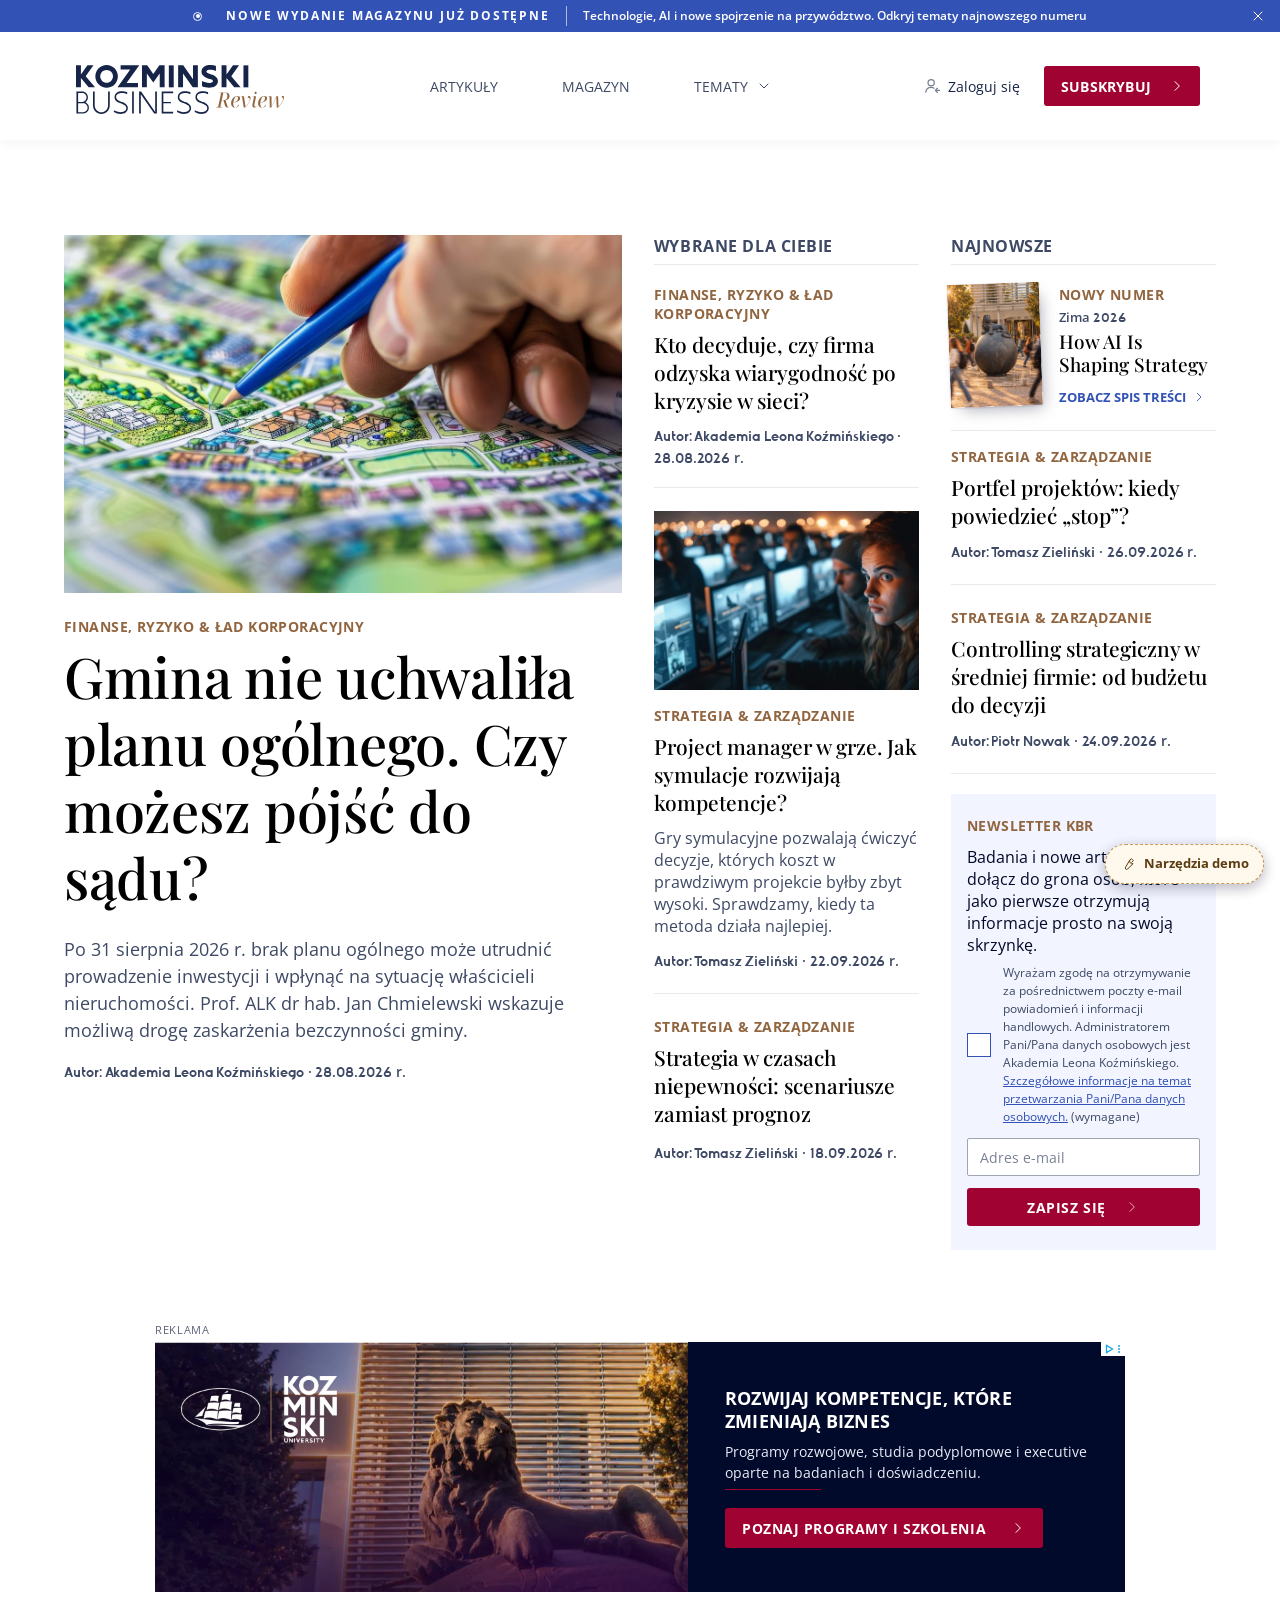
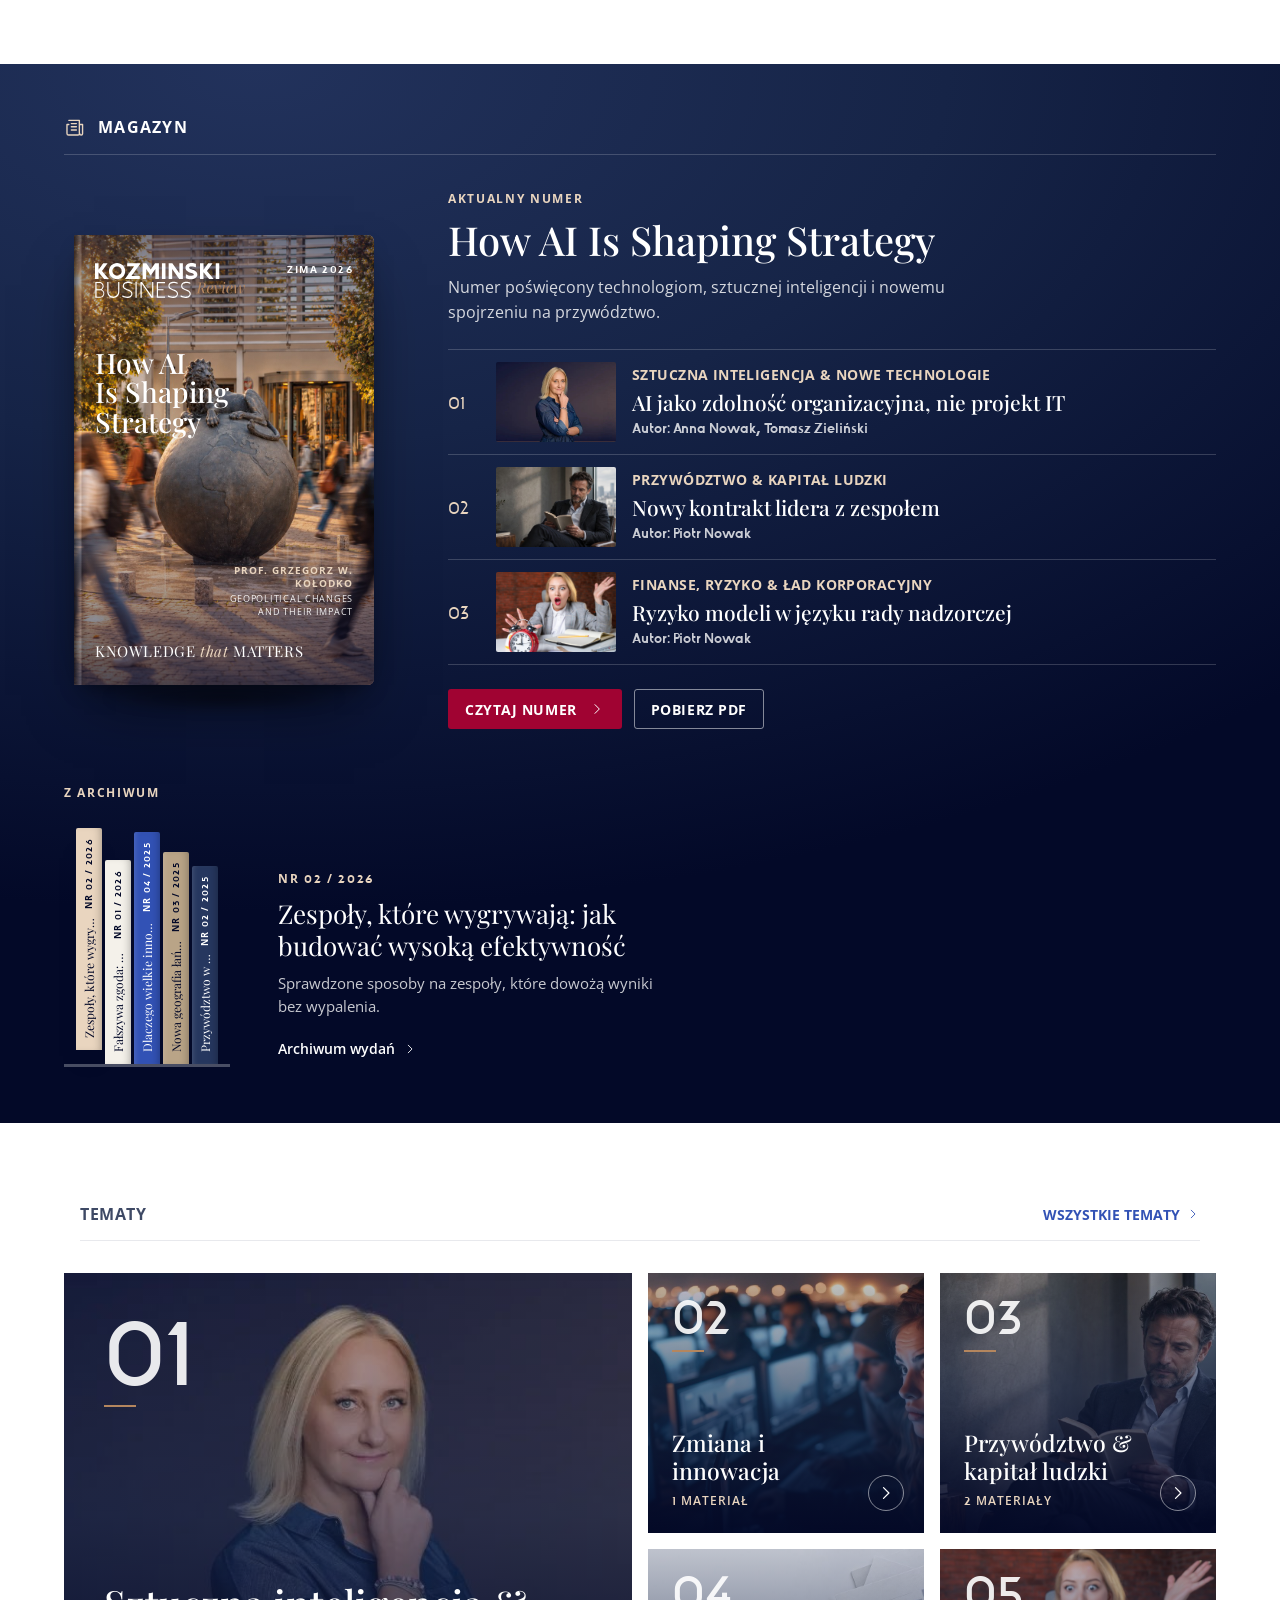
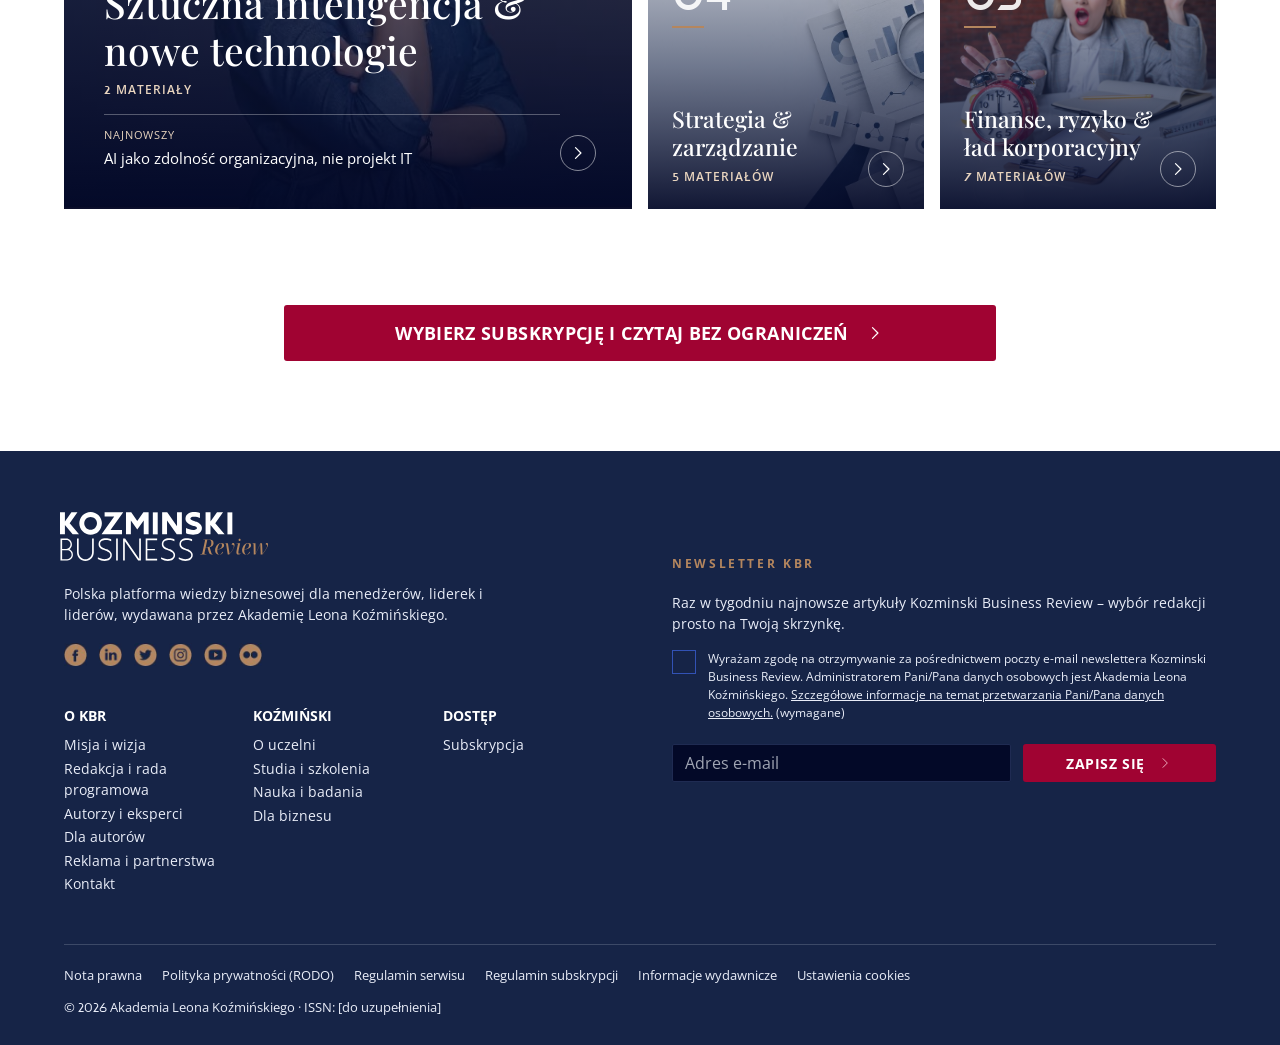
==== index.html @ b67e2fa5 "Add files via upload" ====
<!DOCTYPE html>
<html lang="pl">
<head>
<meta name="kbr-build" content="20261027-2">
<meta charset="utf-8">
<meta name="viewport" content="width=device-width, initial-scale=1">
<title>Kozminski Business Review</title>
<link rel="icon" type="image/png" href="assets/img/kbr-mark.png">
<link rel="preconnect" href="https://fonts.googleapis.com">
<link rel="preconnect" href="https://fonts.gstatic.com" crossorigin>
<link rel="stylesheet" href="https://fonts.googleapis.com/css2?family=Playfair+Display:ital,wght@0,400..900;1,400..900&amp;display=swap">
<link rel="stylesheet" href="assets/css/fonts.css?v=20261027-2">
<link rel="stylesheet" href="assets/css/tokens.css?v=20261027-2">
<link rel="stylesheet" href="assets/css/base.css?v=20261027-2">
<link rel="stylesheet" href="assets/css/layout.css?v=20261027-2">
<link rel="stylesheet" href="assets/css/components.css?v=20261027-2">
<link rel="stylesheet" href="assets/css/pages.css?v=20261027-2">
</head>
<body>
<a class="skip-link" href="#main" data-action="skip">Przejdź do treści</a>
<header id="site-header" class="site-header"></header>
<main id="main" tabindex="-1"></main>
<div id="site-footer"></div>
<div id="toast-region" class="toast-region" role="status" aria-live="polite"></div>

<script src="assets/js/config.js?v=20261027-2"></script>
<script src="assets/js/data/taxonomy.js?v=20261027-2"></script>
<script src="assets/js/data/materials.js?v=20261027-2"></script>
<script src="assets/js/services/storage.js?v=20261027-2"></script>
<script src="assets/js/services/content.js?v=20261027-2"></script>
<script src="assets/js/services/account.js?v=20261027-2"></script>
<script src="assets/js/ui/icons.js?v=20261027-2"></script>
<script src="assets/js/ui/core.js?v=20261027-2"></script>
<script src="assets/js/ui/forms.js?v=20261027-2"></script>
<script src="assets/js/ui/components.js?v=20261027-2"></script>
<script src="assets/js/ui/flipbook.js?v=20261027-2"></script>
<script src="assets/js/pages/home.js?v=20261027-2"></script>
<script src="assets/js/pages/article.js?v=20261027-2"></script>
<script src="assets/js/pages/lists.js?v=20261027-2"></script>
<script src="assets/js/pages/auth.js?v=20261027-2"></script>
<script src="assets/js/pages/account.js?v=20261027-2"></script>
<script src="assets/js/pages/purchase.js?v=20261027-2"></script>
<script src="assets/js/pages/misc.js?v=20261027-2"></script>
<script src="assets/js/demo/demo-panel.js?v=20261027-2"></script>
<script src="assets/js/app.js?v=20261027-2"></script>
<script>KBR.app.init();</script>
</body>
</html>
---- assets/css/fonts.css ----
/* Fonty hostowane lokalnie (Fontsource, licencja SIL OFL 1.1) – podzbiory latin + latin-ext (polskie znaki). */
@font-face {
  font-family: 'Open Sans';
  font-style: normal;
  font-display: swap;
  font-weight: 300;
  src: url('../fonts/open-sans-latin-ext-300-normal.woff2') format('woff2');
  unicode-range: U+0100-02BA,U+02BD-02C5,U+02C7-02CC,U+02CE-02D7,U+02DD-02FF,U+0304,U+0308,U+0329,U+1D00-1DBF,U+1E00-1E9F,U+1EF2-1EFF,U+2020,U+20A0-20AB,U+20AD-20C0,U+2113,U+2C60-2C7F,U+A720-A7FF;
}
@font-face {
  font-family: 'Open Sans';
  font-style: normal;
  font-display: swap;
  font-weight: 300;
  src: url('../fonts/open-sans-latin-300-normal.woff2') format('woff2');
  unicode-range: U+0000-00FF,U+0131,U+0152-0153,U+02BB-02BC,U+02C6,U+02DA,U+02DC,U+0304,U+0308,U+0329,U+2000-206F,U+20AC,U+2122,U+2191,U+2193,U+2212,U+2215,U+FEFF,U+FFFD;
}
@font-face {
  font-family: 'Open Sans';
  font-style: normal;
  font-display: swap;
  font-weight: 400;
  src: url('../fonts/open-sans-latin-ext-400-normal.woff2') format('woff2');
  unicode-range: U+0100-02BA,U+02BD-02C5,U+02C7-02CC,U+02CE-02D7,U+02DD-02FF,U+0304,U+0308,U+0329,U+1D00-1DBF,U+1E00-1E9F,U+1EF2-1EFF,U+2020,U+20A0-20AB,U+20AD-20C0,U+2113,U+2C60-2C7F,U+A720-A7FF;
}
@font-face {
  font-family: 'Open Sans';
  font-style: normal;
  font-display: swap;
  font-weight: 400;
  src: url('../fonts/open-sans-latin-400-normal.woff2') format('woff2');
  unicode-range: U+0000-00FF,U+0131,U+0152-0153,U+02BB-02BC,U+02C6,U+02DA,U+02DC,U+0304,U+0308,U+0329,U+2000-206F,U+20AC,U+2122,U+2191,U+2193,U+2212,U+2215,U+FEFF,U+FFFD;
}
@font-face {
  font-family: 'Open Sans';
  font-style: normal;
  font-display: swap;
  font-weight: 600;
  src: url('../fonts/open-sans-latin-ext-600-normal.woff2') format('woff2');
  unicode-range: U+0100-02BA,U+02BD-02C5,U+02C7-02CC,U+02CE-02D7,U+02DD-02FF,U+0304,U+0308,U+0329,U+1D00-1DBF,U+1E00-1E9F,U+1EF2-1EFF,U+2020,U+20A0-20AB,U+20AD-20C0,U+2113,U+2C60-2C7F,U+A720-A7FF;
}
@font-face {
  font-family: 'Open Sans';
  font-style: normal;
  font-display: swap;
  font-weight: 600;
  src: url('../fonts/open-sans-latin-600-normal.woff2') format('woff2');
  unicode-range: U+0000-00FF,U+0131,U+0152-0153,U+02BB-02BC,U+02C6,U+02DA,U+02DC,U+0304,U+0308,U+0329,U+2000-206F,U+20AC,U+2122,U+2191,U+2193,U+2212,U+2215,U+FEFF,U+FFFD;
}
@font-face {
  font-family: 'Open Sans';
  font-style: normal;
  font-display: swap;
  font-weight: 700;
  src: url('../fonts/open-sans-latin-ext-700-normal.woff2') format('woff2');
  unicode-range: U+0100-02BA,U+02BD-02C5,U+02C7-02CC,U+02CE-02D7,U+02DD-02FF,U+0304,U+0308,U+0329,U+1D00-1DBF,U+1E00-1E9F,U+1EF2-1EFF,U+2020,U+20A0-20AB,U+20AD-20C0,U+2113,U+2C60-2C7F,U+A720-A7FF;
}
@font-face {
  font-family: 'Open Sans';
  font-style: normal;
  font-display: swap;
  font-weight: 700;
  src: url('../fonts/open-sans-latin-700-normal.woff2') format('woff2');
  unicode-range: U+0000-00FF,U+0131,U+0152-0153,U+02BB-02BC,U+02C6,U+02DA,U+02DC,U+0304,U+0308,U+0329,U+2000-206F,U+20AC,U+2122,U+2191,U+2193,U+2212,U+2215,U+FEFF,U+FFFD;
}
@font-face {
  font-family: 'Cormorant Garamond';
  font-style: normal;
  font-display: swap;
  font-weight: 500;
  src: url('../fonts/cormorant-garamond-latin-ext-500-normal.woff2') format('woff2');
  unicode-range: U+0100-02BA,U+02BD-02C5,U+02C7-02CC,U+02CE-02D7,U+02DD-02FF,U+0304,U+0308,U+0329,U+1D00-1DBF,U+1E00-1E9F,U+1EF2-1EFF,U+2020,U+20A0-20AB,U+20AD-20C0,U+2113,U+2C60-2C7F,U+A720-A7FF;
}
@font-face {
  font-family: 'Cormorant Garamond';
  font-style: normal;
  font-display: swap;
  font-weight: 500;
  src: url('../fonts/cormorant-garamond-latin-500-normal.woff2') format('woff2');
  unicode-range: U+0000-00FF,U+0131,U+0152-0153,U+02BB-02BC,U+02C6,U+02DA,U+02DC,U+0304,U+0308,U+0329,U+2000-206F,U+20AC,U+2122,U+2191,U+2193,U+2212,U+2215,U+FEFF,U+FFFD;
}
@font-face {
  font-family: 'Cormorant Garamond';
  font-style: italic;
  font-display: swap;
  font-weight: 500;
  src: url('../fonts/cormorant-garamond-latin-ext-500-italic.woff2') format('woff2');
  unicode-range: U+0100-02BA,U+02BD-02C5,U+02C7-02CC,U+02CE-02D7,U+02DD-02FF,U+0304,U+0308,U+0329,U+1D00-1DBF,U+1E00-1E9F,U+1EF2-1EFF,U+2020,U+20A0-20AB,U+20AD-20C0,U+2113,U+2C60-2C7F,U+A720-A7FF;
}
@font-face {
  font-family: 'Cormorant Garamond';
  font-style: italic;
  font-display: swap;
  font-weight: 500;
  src: url('../fonts/cormorant-garamond-latin-500-italic.woff2') format('woff2');
  unicode-range: U+0000-00FF,U+0131,U+0152-0153,U+02BB-02BC,U+02C6,U+02DA,U+02DC,U+0304,U+0308,U+0329,U+2000-206F,U+20AC,U+2122,U+2191,U+2193,U+2212,U+2215,U+FEFF,U+FFFD;
}
@font-face {
  font-family: 'Cormorant Garamond';
  font-style: normal;
  font-display: swap;
  font-weight: 600;
  src: url('../fonts/cormorant-garamond-latin-ext-600-normal.woff2') format('woff2');
  unicode-range: U+0100-02BA,U+02BD-02C5,U+02C7-02CC,U+02CE-02D7,U+02DD-02FF,U+0304,U+0308,U+0329,U+1D00-1DBF,U+1E00-1E9F,U+1EF2-1EFF,U+2020,U+20A0-20AB,U+20AD-20C0,U+2113,U+2C60-2C7F,U+A720-A7FF;
}
@font-face {
  font-family: 'Cormorant Garamond';
  font-style: normal;
  font-display: swap;
  font-weight: 600;
  src: url('../fonts/cormorant-garamond-latin-600-normal.woff2') format('woff2');
  unicode-range: U+0000-00FF,U+0131,U+0152-0153,U+02BB-02BC,U+02C6,U+02DA,U+02DC,U+0304,U+0308,U+0329,U+2000-206F,U+20AC,U+2122,U+2191,U+2193,U+2212,U+2215,U+FEFF,U+FFFD;
}
@font-face {
  font-family: 'Cormorant Garamond';
  font-style: italic;
  font-display: swap;
  font-weight: 600;
  src: url('../fonts/cormorant-garamond-latin-ext-600-italic.woff2') format('woff2');
  unicode-range: U+0100-02BA,U+02BD-02C5,U+02C7-02CC,U+02CE-02D7,U+02DD-02FF,U+0304,U+0308,U+0329,U+1D00-1DBF,U+1E00-1E9F,U+1EF2-1EFF,U+2020,U+20A0-20AB,U+20AD-20C0,U+2113,U+2C60-2C7F,U+A720-A7FF;
}
@font-face {
  font-family: 'Cormorant Garamond';
  font-style: italic;
  font-display: swap;
  font-weight: 600;
  src: url('../fonts/cormorant-garamond-latin-600-italic.woff2') format('woff2');
  unicode-range: U+0000-00FF,U+0131,U+0152-0153,U+02BB-02BC,U+02C6,U+02DA,U+02DC,U+0304,U+0308,U+0329,U+2000-206F,U+20AC,U+2122,U+2191,U+2193,U+2212,U+2215,U+FEFF,U+FFFD;
}
@font-face {
  font-family: 'Cormorant Garamond';
  font-style: normal;
  font-display: swap;
  font-weight: 700;
  src: url('../fonts/cormorant-garamond-latin-ext-700-normal.woff2') format('woff2');
  unicode-range: U+0100-02BA,U+02BD-02C5,U+02C7-02CC,U+02CE-02D7,U+02DD-02FF,U+0304,U+0308,U+0329,U+1D00-1DBF,U+1E00-1E9F,U+1EF2-1EFF,U+2020,U+20A0-20AB,U+20AD-20C0,U+2113,U+2C60-2C7F,U+A720-A7FF;
}
@font-face {
  font-family: 'Cormorant Garamond';
  font-style: normal;
  font-display: swap;
  font-weight: 700;
  src: url('../fonts/cormorant-garamond-latin-700-normal.woff2') format('woff2');
  unicode-range: U+0000-00FF,U+0131,U+0152-0153,U+02BB-02BC,U+02C6,U+02DA,U+02DC,U+0304,U+0308,U+0329,U+2000-206F,U+20AC,U+2122,U+2191,U+2193,U+2212,U+2215,U+FEFF,U+FFFD;
}
@font-face {
  font-family: 'Cormorant Garamond';
  font-style: italic;
  font-display: swap;
  font-weight: 700;
  src: url('../fonts/cormorant-garamond-latin-ext-700-italic.woff2') format('woff2');
  unicode-range: U+0100-02BA,U+02BD-02C5,U+02C7-02CC,U+02CE-02D7,U+02DD-02FF,U+0304,U+0308,U+0329,U+1D00-1DBF,U+1E00-1E9F,U+1EF2-1EFF,U+2020,U+20A0-20AB,U+20AD-20C0,U+2113,U+2C60-2C7F,U+A720-A7FF;
}
@font-face {
  font-family: 'Cormorant Garamond';
  font-style: italic;
  font-display: swap;
  font-weight: 700;
  src: url('../fonts/cormorant-garamond-latin-700-italic.woff2') format('woff2');
  unicode-range: U+0000-00FF,U+0131,U+0152-0153,U+02BB-02BC,U+02C6,U+02DA,U+02DC,U+0304,U+0308,U+0329,U+2000-206F,U+20AC,U+2122,U+2191,U+2193,U+2212,U+2215,U+FEFF,U+FFFD;
}

/* Kozminski – font marki */
@font-face { font-family: 'Kozminski'; font-style: normal; font-weight: 300; font-display: swap; src: url('../fonts/kozminski-300.ttf') format('truetype'); }
@font-face { font-family: 'Kozminski'; font-style: italic; font-weight: 300; font-display: swap; src: url('../fonts/kozminski-300-italic.ttf') format('truetype'); }
@font-face { font-family: 'Kozminski'; font-style: normal; font-weight: 400; font-display: swap; src: url('../fonts/kozminski-400.ttf') format('truetype'); }
@font-face { font-family: 'Kozminski'; font-style: italic; font-weight: 400; font-display: swap; src: url('../fonts/kozminski-400-italic.ttf') format('truetype'); }
@font-face { font-family: 'Kozminski'; font-style: normal; font-weight: 500; font-display: swap; src: url('../fonts/kozminski-500.ttf') format('truetype'); }
@font-face { font-family: 'Kozminski'; font-style: italic; font-weight: 500; font-display: swap; src: url('../fonts/kozminski-500-italic.ttf') format('truetype'); }
@font-face { font-family: 'Kozminski'; font-style: normal; font-weight: 600; font-display: swap; src: url('../fonts/kozminski-600.ttf') format('truetype'); }
@font-face { font-family: 'Kozminski'; font-style: italic; font-weight: 600; font-display: swap; src: url('../fonts/kozminski-600-italic.ttf') format('truetype'); }
@font-face { font-family: 'Kozminski'; font-style: normal; font-weight: 700; font-display: swap; src: url('../fonts/kozminski-700.ttf') format('truetype'); }
@font-face { font-family: 'Kozminski'; font-style: italic; font-weight: 700; font-display: swap; src: url('../fonts/kozminski-700-italic.ttf') format('truetype'); }
@font-face { font-family: 'Kozminski'; font-style: normal; font-weight: 800; font-display: swap; src: url('../fonts/kozminski-800.ttf') format('truetype'); }
@font-face { font-family: 'Kozminski'; font-style: italic; font-weight: 800; font-display: swap; src: url('../fonts/kozminski-800-italic.ttf') format('truetype'); }

/* KBR Digits – wyłącznie cyfry z fontu Kozminski */
@font-face { font-family: 'KBR Digits'; font-style: normal; font-weight: 300; font-display: swap; src: url('../fonts/kozminski-300.ttf') format('truetype'); unicode-range: U+0030-0039; }
@font-face { font-family: 'KBR Digits'; font-style: italic; font-weight: 300; font-display: swap; src: url('../fonts/kozminski-300-italic.ttf') format('truetype'); unicode-range: U+0030-0039; }
@font-face { font-family: 'KBR Digits'; font-style: normal; font-weight: 400; font-display: swap; src: url('../fonts/kozminski-400.ttf') format('truetype'); unicode-range: U+0030-0039; }
@font-face { font-family: 'KBR Digits'; font-style: italic; font-weight: 400; font-display: swap; src: url('../fonts/kozminski-400-italic.ttf') format('truetype'); unicode-range: U+0030-0039; }
@font-face { font-family: 'KBR Digits'; font-style: normal; font-weight: 500; font-display: swap; src: url('../fonts/kozminski-500.ttf') format('truetype'); unicode-range: U+0030-0039; }
@font-face { font-family: 'KBR Digits'; font-style: italic; font-weight: 500; font-display: swap; src: url('../fonts/kozminski-500-italic.ttf') format('truetype'); unicode-range: U+0030-0039; }
@font-face { font-family: 'KBR Digits'; font-style: normal; font-weight: 600; font-display: swap; src: url('../fonts/kozminski-600.ttf') format('truetype'); unicode-range: U+0030-0039; }
@font-face { font-family: 'KBR Digits'; font-style: italic; font-weight: 600; font-display: swap; src: url('../fonts/kozminski-600-italic.ttf') format('truetype'); unicode-range: U+0030-0039; }
@font-face { font-family: 'KBR Digits'; font-style: normal; font-weight: 700; font-display: swap; src: url('../fonts/kozminski-700.ttf') format('truetype'); unicode-range: U+0030-0039; }
@font-face { font-family: 'KBR Digits'; font-style: italic; font-weight: 700; font-display: swap; src: url('../fonts/kozminski-700-italic.ttf') format('truetype'); unicode-range: U+0030-0039; }
@font-face { font-family: 'KBR Digits'; font-style: normal; font-weight: 800; font-display: swap; src: url('../fonts/kozminski-800.ttf') format('truetype'); unicode-range: U+0030-0039; }
@font-face { font-family: 'KBR Digits'; font-style: italic; font-weight: 800; font-display: swap; src: url('../fonts/kozminski-800-italic.ttf') format('truetype'); unicode-range: U+0030-0039; }
---- assets/css/tokens.css ----
/* ==========================================================================
   KBR – tokeny projektowe
   Wartości odczytane z projektu strony głównej (KBR_Home.pdf, szerokość 1440 px).
   ========================================================================== */
:root {
  /* Kolory */
  --c-blue: #3252b5;          /* pasek informacyjny, linki, akcje drugorzędne */
  --c-blue-dark: #263f8f;     /* hover linków */
  --c-navy: #162447;          /* stopka, etykiety „Case studies”, ikony */
  --c-ink: #030928;           /* najciemniejszy tekst, pola w stopce */
  --c-text: #3e4965;          /* tekst podstawowy, menu, metadane */
  --c-muted: #596176;         /* opisy drugorzędne */
  --c-placeholder: #788094;   /* placeholder, linia pionowa w sekcji magazynu */
  --c-date: #6b7389;          /* daty na kartach – w projekcie #788094, przyciemnione do kontrastu 4.5:1 */
  --c-gold: #91653f;          /* kategorie, znak KBR, etykieta Premium */
  --c-gold-light: #b4865e;    /* etykiety w stopce */
  --c-crimson: #a00332;       /* główne CTA */
  --c-crimson-dark: #82022a;  /* hover CTA */
  --c-tint: #f2f5ff;          /* tła sekcji, newsletter, przyciski „Zapisz się” */
  --c-tint-strong: #e3e8fb;   /* hover na tle tint */
  --c-border: #e8e9ed;        /* linie nagłówka i sekcji */
  --c-border-strong: #a0a5b3; /* linia sekcji magazynu, pola formularzy */
  --c-border-blue: #abb8df;   /* podziały spisu treści magazynu */
  --c-title: #000000;         /* tytuły w Playfair Display */
  --c-white: #ffffff;
  --c-success: #1f6b45;
  --c-success-tint: #e8f4ee;
  --c-error: #b00020;
  --c-error-tint: #fdecef;
  --c-focus: #3252b5;

  /* Typografia */
  --f-sans-plain: "Open Sans", "Segoe UI", system-ui, -apple-system, sans-serif;
  --f-serif-plain: "Playfair Display", Georgia, "Times New Roman", serif;
  /* Cyfry w całym serwisie w foncie KozminskiU (wyjątek: treść artykułu – .prose) */
  --f-sans: "KBR Digits", var(--f-sans-plain);
  --f-serif: "KBR Digits", var(--f-serif-plain);
  --f-tag: "Kozminski", var(--f-sans-plain);

  --fs-12: 12px;
  --fs-14: 14px;
  --fs-16: 16px;
  --fs-18: 18px;
  --fs-24: 24px;
  --fs-32: 32px;
  --fs-64: 64px;

  --ls-label: 0.03em;    /* kategorie, nagłówki sekcji */
  --ls-topbar: 0.15em;   /* pasek informacyjny */

  /* Siatka */
  --container: 1312px;
  --gutter: 64px;        /* margines strony przy 1440 px */
  --gap: 32px;           /* odstęp między kolumnami */
  --col-card: 304px;

  /* Kształty */
  --radius: 2px;
  --radius-btn: 3px;
  --shadow-nav: 0 4px 10px rgba(3, 9, 40, 0.04);
  --shadow-card: 0 2px 8px rgba(22, 36, 71, 0.14);
}

@media (max-width: 1200px) {
  :root { --gutter: 40px; --gap: 24px; }
}
@media (max-width: 760px) {
  :root { --gutter: 16px; --gap: 16px; }
}
---- assets/css/base.css ----
/* ==========================================================================
   Baza: reset, typografia, kontener, przyciski, formularze, dostępność
   ========================================================================== */
*, *::before, *::after { box-sizing: border-box; }
html { -webkit-text-size-adjust: 100%; scroll-behavior: smooth; }
@media (prefers-reduced-motion: reduce) { html { scroll-behavior: auto; } * { transition: none !important; animation: none !important; } }
body {
  margin: 0;
  font-family: var(--f-sans);
  font-size: var(--fs-16);
  line-height: 1.5;
  color: var(--c-text);
  background: var(--c-white);
  overflow-x: hidden;
  -webkit-font-smoothing: antialiased;
}
img, svg { display: block; max-width: 100%; }
img { height: auto; }
button, input, select, textarea { font: inherit; color: inherit; }
button { cursor: pointer; }
a { color: inherit; text-decoration: none; }
h1, h2, h3, h4, h5, h6, p, ul, ol, figure, blockquote { margin: 0; }
ul, ol { padding: 0; list-style: none; }
.prose ul, .prose ol { padding-left: 1.4em; }
.prose ul { list-style: disc; }
.prose ol { list-style: decimal; }

/* Dostępność ------------------------------------------------------------- */
.visually-hidden {
  position: absolute !important; width: 1px; height: 1px; padding: 0; margin: -1px;
  overflow: hidden; clip: rect(0 0 0 0); white-space: nowrap; border: 0;
}
.skip-link {
  position: absolute; left: 16px; top: -100px; z-index: 1000;
  background: var(--c-navy); color: #fff; padding: 12px 16px; font-weight: 700;
}
.skip-link:focus { top: 8px; }
:focus { outline: none; }
:focus-visible {
  outline: 2px solid var(--c-focus);
  outline-offset: 2px;
}
.on-dark :focus-visible, .site-footer :focus-visible, .topbar :focus-visible { outline-color: #fff; }
[tabindex="-1"]:focus { outline: none; }
[hidden] { display: none !important; }

/* Kontener --------------------------------------------------------------- */
.container {
  width: 100%;
  max-width: calc(var(--container) + 2 * var(--gutter));
  margin: 0 auto;
  padding-left: var(--gutter);
  padding-right: var(--gutter);
}
.container--inset { padding-left: calc(var(--gutter) + 16px); padding-right: calc(var(--gutter) + 16px); }

/* Typografia ------------------------------------------------------------- */
.t-label {
  font-size: var(--fs-14); line-height: 19px; font-weight: 700;
  text-transform: uppercase; letter-spacing: var(--ls-label); color: var(--c-gold);
}
a.t-label:hover { text-decoration: underline; }
.t-date {
  font-size: var(--fs-14); line-height: 19px; font-weight: 700;
  text-transform: uppercase; letter-spacing: 0.03em; color: var(--c-text);
}
.t-meta time { white-space: nowrap; }
.t-meta { font-size: var(--fs-14); line-height: 19px; font-weight: 600; color: var(--c-text); letter-spacing: -0.005em; }
.t-section {
  font-size: var(--fs-16); line-height: 22px; font-weight: 700;
  text-transform: uppercase; letter-spacing: 0.035em; color: var(--c-text);
}
.t-serif { font-family: var(--f-serif); color: var(--c-title); font-weight: 500; }
.t-title-xl { font-family: var(--f-serif); font-weight: 500; font-size: 56px; line-height: 67px; color: var(--c-title); letter-spacing: -0.005em; }
.t-title-card { font-family: var(--f-serif); font-weight: 500; font-size: 21px; line-height: 25px; color: var(--c-title); }
.t-title-card--loose { line-height: 27px; }
.t-lead { font-size: var(--fs-18); line-height: 27px; color: var(--c-text); }
.t-body { font-size: var(--fs-16); line-height: 22px; color: var(--c-text); }
.t-small { font-size: var(--fs-12); line-height: 18px; }
.t-link {
  color: var(--c-blue); font-weight: 700; font-size: var(--fs-14); line-height: 19px;
  text-transform: uppercase; letter-spacing: 0; display: inline-flex; align-items: center; gap: 6px;
}
.t-link:hover { color: var(--c-blue-dark); text-decoration: underline; }
.link { color: var(--c-blue); text-decoration: underline; text-underline-offset: 2px; }
.link:hover { color: var(--c-blue-dark); }
a.hover-title:hover .t-title-card, a.hover-title:hover .t-title-xl, a.hover-title:hover.t-title-card { text-decoration: underline; text-decoration-thickness: 1px; text-underline-offset: 4px; }

/* Przyciski -------------------------------------------------------------- */
.btn {
  display: inline-flex; align-items: center; justify-content: center; gap: 12px;
  min-height: 40px; padding: 0 16px;
  border: 1px solid transparent; border-radius: var(--radius-btn);
  font-size: var(--fs-14); line-height: 19px; font-weight: 700;
  text-transform: uppercase; letter-spacing: 0.04em;
  background: none; text-align: center; white-space: nowrap;
  transition: background-color .15s ease, color .15s ease, border-color .15s ease;
}
.btn svg { flex: none; }
.btn svg:last-child { transition: transform .25s cubic-bezier(.3,.7,.4,1); }
.btn:hover:not([disabled]):not([aria-disabled="true"]) svg:last-child { transform: translateX(6px); }
.t-link svg:last-child { flex: none; transition: transform .25s cubic-bezier(.3,.7,.4,1); }
.t-link:hover svg:last-child { transform: translateX(6px); }
@media (prefers-reduced-motion: reduce) { .btn svg:last-child, .t-link svg:last-child { transition: none; } }
.btn--primary { background: var(--c-crimson); color: #fff; }
.btn--primary:hover { background: var(--c-crimson-dark); }
.btn--tint { background: var(--c-tint); color: var(--c-blue); border-radius: 0; }
.btn--tint:hover { background: var(--c-tint-strong); }
.btn--outline { border-color: var(--c-navy); color: var(--c-navy); background: #fff; }
.btn--outline:hover { background: var(--c-tint); }
.btn--outline[aria-pressed="true"] { background: var(--c-navy); color: #fff; }
.btn--ghost { color: var(--c-blue); padding: 0 8px; }
.btn--ghost:hover { background: var(--c-tint); }
.btn--blue { background: var(--c-blue); color: #fff; border-color: transparent; }
.btn--blue:hover { background: #3252B5; }
.btn--block { width: 100%; }
.btn--lg { min-height: 64px; font-size: var(--fs-24); line-height: 32px; padding: 0 32px; gap: 24px; letter-spacing: 0.02em; }
.btn[disabled], .btn[aria-disabled="true"] { opacity: .55; cursor: not-allowed; }
.btn-row { display: flex; flex-wrap: wrap; gap: 16px; align-items: center; }

/* Formularze ------------------------------------------------------------- */
.field { display: flex; flex-direction: column; gap: 6px; }
.field + .field, .field + .fieldset, .fieldset + .field { margin-top: 20px; }
.field label, .field .label { font-size: var(--fs-14); line-height: 19px; font-weight: 600; color: var(--c-navy); }
.field .hint { font-size: var(--fs-14); line-height: 20px; color: var(--c-muted); }
.input {
  width: 100%; height: 44px; padding: 0 12px;
  border: 1px solid var(--c-border-strong); border-radius: var(--radius);
  background: #fff; color: var(--c-ink); font-size: var(--fs-16);
}
.input::placeholder { color: var(--c-placeholder); }
.input:focus { border-color: var(--c-blue); box-shadow: 0 0 0 1px var(--c-blue); outline: none; }
.input[aria-invalid="true"] { border-color: var(--c-error); box-shadow: 0 0 0 1px var(--c-error); }
.input[readonly] { background: #f7f8fb; color: var(--c-text); }
select.input { appearance: none; background-image: url("data:image/svg+xml,%3Csvg xmlns='http://www.w3.org/2000/svg' width='12' height='8' viewBox='0 0 12 8'%3E%3Cpath d='M1 1.5l5 5 5-5' fill='none' stroke='%233e4965' stroke-width='1.5'/%3E%3C/svg%3E"); background-repeat: no-repeat; background-position: right 12px center; padding-right: 36px; }
.input-wrap { position: relative; }
.input-wrap .input { padding-right: 104px; }
.input-wrap .pw-toggle {
  position: absolute; right: 4px; top: 4px; height: 36px; padding: 0 10px;
  border: 0; background: none; color: var(--c-blue); font-weight: 700; font-size: var(--fs-14);
  display: inline-flex; align-items: center; gap: 6px; border-radius: var(--radius);
}
.input-wrap .pw-toggle:hover { background: var(--c-tint); }
.field-error {
  display: flex; gap: 6px; align-items: flex-start;
  color: var(--c-error); font-size: var(--fs-14); line-height: 20px; font-weight: 600;
}
.field-error svg { margin-top: 2px; flex: none; }
.fieldset { border: 0; margin: 0; padding: 0; }
.fieldset legend { padding: 0; font-size: var(--fs-14); font-weight: 700; color: var(--c-navy); text-transform: uppercase; letter-spacing: var(--ls-label); margin-bottom: 12px; }

.check { display: grid; grid-template-columns: 24px 1fr; gap: 12px; align-items: start; font-size: var(--fs-14); line-height: 20px; color: var(--c-text); cursor: pointer; }
.check + .check { margin-top: 14px; }
.check input {
  appearance: none; width: 24px; height: 24px; margin: 0;
  border: 1.5px solid var(--c-blue); border-radius: 0; background: #fff; cursor: pointer;
  display: grid; place-content: center;
}
.check input::after { content: ""; width: 12px; height: 7px; border-left: 2px solid #fff; border-bottom: 2px solid #fff; transform: rotate(-45deg) translate(1px, -1px); opacity: 0; }
.check input:checked { background: var(--c-blue); }
.check input:checked::after { opacity: 1; }
.check input[aria-invalid="true"] { border-color: var(--c-error); box-shadow: 0 0 0 1px var(--c-error); }
.check a { color: var(--c-blue); text-decoration: underline; }
.check--small { font-size: var(--fs-12); line-height: 18px; }

.radio-card { display: flex; gap: 12px; align-items: flex-start; padding: 16px; border: 1px solid var(--c-border-strong); border-radius: var(--radius); cursor: pointer; background: #fff; }
.radio-card:has(input:checked) { border-color: var(--c-blue); box-shadow: 0 0 0 1px var(--c-blue); background: var(--c-tint); }
.radio-card input { accent-color: var(--c-blue); width: 18px; height: 18px; margin: 2px 0 0; }

/* Komunikaty ------------------------------------------------------------- */
.notice { display: flex; gap: 12px; align-items: flex-start; padding: 14px 16px; border-radius: var(--radius); font-size: var(--fs-14); line-height: 20px; background: var(--c-tint); color: var(--c-navy); }
.notice svg { flex: none; margin-top: 1px; }
.notice--demo { background: #fff8ec; color: #5c3d12; border: 1px dashed #c89a5b; }
.notice--error { background: var(--c-error-tint); color: #7a0016; }
.notice--success { background: var(--c-success-tint); color: #11442b; }
.demo-tag { display: inline-block; font-size: 11px; line-height: 16px; font-weight: 700; letter-spacing: .06em; text-transform: uppercase; color: #7a531f; background: #fff3dd; border: 1px dashed #c89a5b; padding: 1px 6px; border-radius: 2px; vertical-align: middle; }

/* Etykiety na zdjęciach -------------------------------------------------- */
.badge {
  display: inline-flex; align-items: center; gap: 8px;
  height: 24px; padding: 0 12px; border-radius: var(--radius);
  font-size: var(--fs-12); line-height: 16px; font-weight: 600; color: #fff; white-space: nowrap;
}
.badge--premium { background: var(--c-gold); gap: 6px; padding-left: 9px; }
.badge--premium > span { display: inline-flex; }
.badge--navy { background: var(--c-navy); }
---- assets/css/layout.css ----
/* ==========================================================================
   Układ: pasek informacyjny, nagłówek, menu, stopka, warstwy (toast, modal, demo)
   ========================================================================== */

/* Pasek informacyjny ----------------------------------------------------- */
.topbar { background: var(--c-blue); color: #fff; }
.topbar__inner { position: relative; }
.topbar__close { position: absolute; right: 8px; top: 50%; transform: translateY(-50%); width: 28px; height: 28px; display: grid; place-items: center; background: none; border: 0; color: #fff; cursor: pointer; border-radius: 2px; }
.topbar__close:hover { background: rgba(255,255,255,.14); }
@keyframes topbar-pulse { 0% { box-shadow: 0 0 0 0 rgba(255,255,255,.75); } 70% { box-shadow: 0 0 0 7px rgba(255,255,255,0); } 100% { box-shadow: 0 0 0 0 rgba(255,255,255,0); } }
@keyframes topbar-blink { 0%, 100% { transform: scale(1); } 50% { transform: scale(1.5); } }
.topbar__inner { min-height: 32px; display: flex; align-items: center; justify-content: center; gap: 16px; padding: 6px 40px; text-align: center; }
.topbar a { display: inline-flex; align-items: center; gap: 16px; }
.topbar__dot { width: 9px; height: 9px; border-radius: 50%; border: 1px solid #f2f5ff; display: grid; place-items: center; flex: none; margin-right: 8px; }
.topbar__dot::after { content: ""; width: 4px; height: 4px; border-radius: 50%; background: #fff; animation: topbar-blink 1.6s ease-in-out infinite; }
.topbar__dot { animation: topbar-pulse 1.6s ease-out infinite; }
@media (prefers-reduced-motion: reduce) { .topbar__dot, .topbar__dot::after { animation: none; } }
.topbar__strong { font-size: 12px; line-height: 16px; font-weight: 700; text-transform: uppercase; letter-spacing: var(--ls-topbar); }
.topbar__divider { width: 1px; height: 20px; background: #adb9e1; flex: none; }
.topbar__text { font-size: 12px; line-height: 16px; font-weight: 600; }
.topbar a:hover, .topbar a:hover .topbar__text, .topbar a:hover .topbar__strong { color: #3252B5; text-decoration: none; }

/* Nagłówek --------------------------------------------------------------- */
.site-header { background: #fff; position: relative; z-index: 50; box-shadow: var(--shadow-nav); }
.masthead { height: 108px; display: flex; align-items: center; }
.logo { display: inline-flex; align-items: center; gap: 11px; margin-left: 12px; flex: none; }
.logo__mark { width: 85px; height: 74px; }
.logo__word { display: flex; flex-direction: column; text-transform: uppercase; padding-top: 1px; }
.logo__word span:first-child { font-family: var(--f-sans); font-weight: 300; font-size: 16px; line-height: 15px; color: var(--c-ink); letter-spacing: 0.035em; margin-bottom: 3px; }
.logo__word span + span { font-family: var(--f-serif); font-weight: 500; font-size: 18px; line-height: 22px; color: var(--c-text); letter-spacing: 0.03em; }
.site-footer .logo__word span { color: #fff !important; }

.search { position: relative; margin: 0 56px; flex: 1 1 auto; }
.search__icon { position: absolute; left: 16px; top: 50%; transform: translateY(-50%); color: var(--c-placeholder); pointer-events: none; }
.search input {
  width: 100%; height: 32px; padding: 0 12px 0 43px; border: 1px solid var(--c-border); border-radius: 0;
  font-size: 14px; color: var(--c-ink); background: #fff;
}
.search input::placeholder { color: var(--c-placeholder); }
.search input:focus { border-color: var(--c-blue); outline: none; box-shadow: 0 0 0 1px var(--c-blue); }

.masthead__actions { margin-left: 0; padding-right: 16px; display: flex; align-items: center; gap: 22px; }
.masthead__actions .menu--lang { margin-right: 0; }
.hdr-link {
  display: inline-flex; align-items: center; gap: 6px; height: 40px; padding: 0 2px;
  background: none; border: 0; font-size: 14px; line-height: 19px; color: var(--c-navy); white-space: nowrap;
}
.hdr-link svg { color: var(--c-placeholder); flex: none; }
.masthead__actions { flex: none; }
.search { min-width: 0; }
.hdr-link:hover, .hdr-link:hover span, .hdr-link:hover .chev { color: #3252B5; text-decoration: none; }
.hdr-link .chev { color: var(--c-placeholder); }
.hdr-link:hover .hdr-premium { color: #fff; }
.hdr-premium { font-size: 11px; line-height: 16px; font-weight: 700; color: #fff; background: var(--c-gold); padding: 1px 6px; border-radius: 2px; text-transform: uppercase; letter-spacing: .04em; }
.masthead .btn--primary { height: 40px; padding: 0 14px 0 16px; gap: 18px; min-width: 154px; letter-spacing: 0.015em; }
.icon-btn { display: none; width: 44px; height: 44px; align-items: center; justify-content: center; background: none; border: 0; color: var(--c-navy); border-radius: var(--radius); }
.icon-btn:hover { background: var(--c-tint); }

/* Menu rozwijane (język, konto, tematy) */
.menu { position: relative; }
.menu__panel {
  position: absolute; top: calc(100% + 6px); right: 0; min-width: 240px; z-index: 60;
  background: #fff; border: 1px solid var(--c-border); box-shadow: var(--shadow-card); padding: 8px 0;
}
.menu__panel[hidden] { display: none; }
.menu__panel a, .menu__panel button, .menu__panel .menu__static {
  display: flex; width: 100%; align-items: center; gap: 10px; padding: 10px 16px; text-align: left;
  background: none; border: 0; font-size: 14px; line-height: 20px; color: var(--c-navy);
}
.menu__panel a:hover, .menu__panel button:hover:not([disabled]) { background: var(--c-tint); color: #3252B5; text-decoration: none; }
.menu__panel [aria-current="page"] { font-weight: 700; }
.menu__panel .menu__static { color: var(--c-muted); cursor: default; }
.menu__panel hr { border: 0; border-top: 1px solid var(--c-border); margin: 8px 0; }
.menu__panel .menu__head { padding: 8px 16px 10px; font-size: 13px; color: var(--c-muted); border-bottom: 1px solid var(--c-border); margin-bottom: 6px; }
.menu__panel .menu__head strong { display: block; color: var(--c-navy); font-size: 14px; }

/* Menu główne */
.mainnav { border-top: 1px solid var(--c-border); }
.mainnav__list { height: 64px; display: flex; align-items: center; justify-content: space-between; padding: 0 16px; }
.mainnav__list > li { position: relative; }
.mainnav__link {
  display: inline-flex; align-items: center; gap: 14px; height: 44px; padding: 0; background: none; border: 0;
  font-size: 14px; line-height: 19px; text-transform: uppercase; letter-spacing: 0; color: var(--c-text);
  position: relative;
}
/* Aktywna zakładka: zmiana kroju – nazwa działu złożona szeryfową kursywą, jak w spisie treści magazynu */
.mainnav__link[aria-current="page"] { font-family: var(--f-serif); font-style: italic; font-weight: 500; font-size: 18px; line-height: 19px; text-transform: none; letter-spacing: 0; color: var(--c-gold); }
.mainnav__link[aria-current="page"]:hover { color: var(--c-gold); }
.mainnav__link:hover, .mainnav__link:hover svg { color: #3252B5; text-decoration: none; }
.mainnav__link svg { color: var(--c-text); }
.mainnav .menu__panel { left: -16px; right: auto; }

/* Wersja mobilna nagłówka */
.mobile-search { display: none; padding: 0 0 12px; }
.mobile-drawer { display: none; }
@media (max-width: 1180px) {
  .search { margin: 0 32px; }
  .masthead__actions { gap: 14px; }
}
@media (max-width: 1023px) {
  .topbar__divider, .topbar__text { display: none; }
  .masthead { height: 76px; }
  .logo { margin-left: 0; gap: 8px; }
  .logo__mark { width: 55px; height: 48px; }
  .logo__word span:first-child { font-size: 11px; line-height: 11px; }
  .logo__word span + span { font-size: 13px; line-height: 16px; }
  .search { display: none; }
  .masthead__actions { gap: 4px; padding-right: 0; }
  .masthead__actions .hdr-link, .masthead__actions .menu--lang { display: none; }
  .masthead .btn--primary { min-width: 0; height: 36px; padding: 0 12px; gap: 8px; font-size: 13px; }
  .icon-btn { display: inline-flex; }
  .mainnav { display: none; }
  .masthead__actions { margin-left: auto; }
  .mobile-search.is-open { display: block; }
  .mobile-search .search { display: block; margin: 0; }
  .mobile-search .search input { height: 44px; }
  .mobile-drawer.is-open { display: block; border-top: 1px solid var(--c-border); max-height: calc(100vh - 110px); overflow-y: auto; }
  .mobile-drawer__list > li { border-bottom: 1px solid var(--c-border); }
  .mobile-drawer__list a, .mobile-drawer__list button.drawer-toggle {
    display: flex; justify-content: space-between; align-items: center; width: 100%; min-height: 52px; padding: 0;
    background: none; border: 0; font-size: 15px; text-transform: uppercase; letter-spacing: .02em; color: var(--c-text); text-align: left;
  }
  .mobile-drawer__list a:hover, .mobile-drawer__list button.drawer-toggle:hover { color: #3252B5; text-decoration: none; }
  .mobile-drawer__sub a { text-transform: none; font-size: 15px; min-height: 44px; padding-left: 16px; }
  .mobile-drawer__account { padding: 16px 0 24px; display: grid; gap: 12px; }
}
.masthead .btn--primary .btn-short { display: none; }
@media (max-width: 420px) {
  .logo__mark { width: 46px; height: 40px; }
  .logo__word span:first-child { font-size: 10px; line-height: 10px; }
  .logo__word span + span { font-size: 11px; line-height: 13px; }
  .masthead .btn--primary { padding: 0 10px; font-size: 12px; }
  .masthead .btn--primary svg { display: none; }
  .icon-btn { width: 40px; }
}
@media (max-width: 350px) { .logo__word { display: none; } }

/* Stopka ----------------------------------------------------------------- */
.site-footer { background: var(--c-navy); color: #e9edf8; padding: 54px 0 0; }
.site-footer a:hover { text-decoration: underline; }
.footer-grid { display: grid; grid-template-columns: minmax(0, 1fr) minmax(0, 1fr); column-gap: 64px; }
.footer-brand .logo { margin-left: -4px; }
.footer-brand p { font-size: 14px; line-height: 21px; margin-top: 16px; max-width: 430px; }
.socials { display: flex; gap: 12px; margin-top: 18px; }
.socials a { display: block; width: 23px; height: 23px; border-radius: 50%; }
.socials img { width: 23px; height: 23px; }
.footer-cols { display: grid; grid-template-columns: repeat(3, minmax(0, 1fr)); column-gap: 24px; margin-top: 40px; row-gap: 32px; }
.footer-cols h2 { font-size: 14px; line-height: 19px; font-weight: 700; color: #fff; text-transform: uppercase; margin-bottom: 8px; }
.footer-cols li { font-size: 14px; line-height: 21.5px; padding: 0; }
.footer-cols li + li { margin-top: 0; }
.footer-cols a { display: inline-block; padding: 1px 0; }
.footer-news { padding-top: 51px; }
.footer-news .label { font-size: 12px; line-height: 16px; font-weight: 700; color: var(--c-gold-light); letter-spacing: .22em; text-transform: uppercase; }
.footer-news p { font-size: 14px; line-height: 21px; margin-top: 20px; }
.footer-news .check { color: #e9edf8; margin-top: 16px; }
.footer-news .check input { background: transparent; }
.footer-news .check input:checked { background: var(--c-blue); }
.footer-news .check a { color: #e9edf8; }
.nl-row { display: flex; gap: 12px; margin-top: 22px; }
.nl-row .input--dark { flex: 1; height: 38px; background: var(--c-ink); border: 1px solid #1f2b52; color: #fff; border-radius: 2px; }
.nl-row .input--dark::placeholder { color: #a0a5b3; }
.nl-row .input--dark:focus { border-color: #8ea2e6; box-shadow: 0 0 0 1px #8ea2e6; }
.nl-row .btn { width: 193px; height: 38px; min-height: 38px; }
.footer-news .field-error { color: #ffb3c0; }
.footer-news .notice { margin-top: 16px; }
.footer-bottom { margin-top: 48px; border-top: 1px solid rgba(233,237,248,.18); padding: 20px 0 28px; display: flex; flex-wrap: wrap; gap: 12px 28px; align-items: center; justify-content: space-between; font-size: 13px; line-height: 20px; }
.footer-bottom ul { display: flex; flex-wrap: wrap; gap: 6px 20px; }
.footer-bottom button { background: none; border: 0; padding: 0; color: inherit; font-size: 13px; }
.footer-bottom button:hover { text-decoration: underline; }
@media (max-width: 1100px) {
  .footer-grid { grid-template-columns: 1fr; }
  .footer-news { padding-top: 40px; }
}
@media (max-width: 560px) {
  .footer-cols { grid-template-columns: repeat(3, minmax(0, 1fr)); column-gap: 12px; }
  .nl-row { flex-direction: column; }
  .nl-row .btn { width: 100%; }
}

/* Toast ------------------------------------------------------------------ */
.toast-region { position: fixed; left: 50%; bottom: 24px; transform: translateX(-50%); z-index: 400; width: min(560px, calc(100% - 32px)); display: grid; gap: 8px; pointer-events: none; }
.toast { pointer-events: auto; display: flex; gap: 12px; align-items: center; justify-content: space-between; background: var(--c-navy); color: #fff; padding: 14px 16px; border-radius: var(--radius); font-size: 14px; line-height: 20px; box-shadow: 0 6px 20px rgba(3,9,40,.25); }
.toast a { color: #fff; font-weight: 700; text-decoration: underline; white-space: nowrap; }
.toast button { background: none; border: 0; color: #fff; padding: 4px; }
.toast--success { border-left: 0; }
.toast__icon { color: #9fe0bd; flex: none; }

/* Modal ------------------------------------------------------------------ */
dialog.modal { border: 0; padding: 0; width: min(520px, calc(100% - 32px)); max-height: calc(100vh - 32px); background: #fff; color: var(--c-text); border-radius: var(--radius); box-shadow: 0 20px 60px rgba(3,9,40,.35); }
dialog.modal::backdrop { background: rgba(3,9,40,.55); }
.modal__body { padding: 32px; }
.modal__close { position: absolute; top: 8px; right: 8px; width: 44px; height: 44px; border: 0; background: none; display: grid; place-items: center; color: var(--c-navy); }
.modal__close:hover { background: var(--c-tint); }
.modal h2 { font-family: var(--f-serif); font-weight: 500; font-size: 28px; line-height: 34px; color: var(--c-title); margin: 8px 0 12px; padding-right: 32px; }
.modal p { font-size: 16px; line-height: 24px; }
.modal .btn-row { margin-top: 24px; }
dialog.modal--offer { width: min(420px, calc(100% - 32px)); text-align: center; }
.modal--offer .modal__body { padding: 40px 32px 32px; }
.modal--offer h2 { padding: 0 24px; margin-top: 0; font-size: 26px; line-height: 32px; }
.modal--offer .btn-row { justify-content: center; }

/* Narzędzia demo --------------------------------------------------------- */
.demo-fab {
  position: fixed; right: 16px; bottom: 16px; z-index: 300;
  display: inline-flex; align-items: center; gap: 8px; height: 40px; padding: 0 14px;
  background: #fff8ec; color: #5c3d12; border: 1px dashed #c89a5b; border-radius: 20px;
  font-size: 13px; font-weight: 700; box-shadow: 0 4px 14px rgba(3,9,40,.15);
}
.demo-fab:hover { background: #fff1d6; }
@media (max-width: 760px) { .demo-fab { width: 44px; height: 44px; padding: 0; justify-content: center; right: 12px; bottom: 12px; } .demo-fab .lbl { position: absolute; width: 1px; height: 1px; overflow: hidden; clip: rect(0 0 0 0); } }
dialog.demo { border: 0; padding: 0; width: min(440px, calc(100% - 24px)); max-height: calc(100vh - 24px); border-radius: 6px; box-shadow: 0 20px 60px rgba(3,9,40,.35); color: var(--c-ink); font-size: 14px; }
dialog.demo::backdrop { background: rgba(3,9,40,.35); }
.demo__head { background: #fff8ec; border-bottom: 1px dashed #c89a5b; padding: 16px 56px 14px 20px; }
.demo__head h2 { font-size: 16px; line-height: 22px; }
.demo__head p { font-size: 13px; line-height: 18px; color: #5c3d12; margin-top: 4px; }
.demo__body { padding: 16px 20px 20px; display: grid; gap: 18px; }
.demo__body h3 { font-size: 12px; text-transform: uppercase; letter-spacing: .06em; color: var(--c-muted); margin-bottom: 8px; }
.demo__state { background: var(--c-tint); padding: 10px 12px; border-radius: 3px; line-height: 20px; }
.demo__grid { display: grid; gap: 8px; }
.demo__grid .btn { justify-content: flex-start; text-transform: none; letter-spacing: 0; font-weight: 600; }
.demo__row { display: flex; gap: 8px; align-items: center; }
.demo__row .input { height: 36px; width: 90px; }
.mainnav__split { display: flex; align-items: center; gap: 6px; }
.mainnav__chev { padding: 0 2px; }
.mainnav__split .mainnav__chev[aria-current] { border: 0; }

/* Licznik bezpłatnych materiałów (strona materiału) */
.meter-dots { display: inline-flex; gap: 4px; }
.meter-dots i { width: 8px; height: 8px; border-radius: 50%; background: var(--c-gold); }
.meter-dots i.is-used { background: transparent; box-shadow: inset 0 0 0 1.5px var(--c-border-strong); }
.meter-dots--lg { gap: 6px; }
.meter-dots--lg i { width: 12px; height: 12px; }
.meter-box { margin-bottom: 28px; padding: 20px 24px; background: var(--c-tint); display: grid; gap: 8px; }
.meter-box__head { display: flex; align-items: center; gap: 14px; }
.meter-box__head h2 { margin: 0; }
.meter-box__count { margin-left: auto; font-size: 13px; font-weight: 700; color: var(--c-navy); }
.meter-box__main { margin: 4px 0 0; font-size: 16px; line-height: 24px; color: var(--c-navy); }
.meter-box__text { margin: 0; font-size: 14px; line-height: 21px; color: var(--c-text); text-wrap: pretty; }
.meter-box .t-link { margin-top: 4px; justify-self: start; }

.logo__img { display: block; height: 56px; width: auto; }
@media (max-width: 1023px) { .logo__img { height: 40px; } }
---- assets/css/components.css ----
/* ==========================================================================
   Komponenty wspólne: nagłówki sekcji, karty publikacji, siatki
   ========================================================================== */

/* Nagłówek sekcji („DLA SUBSKRYBENTÓW …  WIĘCEJ TREŚCI PREMIUM →”) */
.section-head { display: flex; align-items: center; justify-content: space-between; gap: 16px; margin: 0 16px; padding-bottom: 15px; border-bottom: 1px solid var(--c-border); }
.section-head h2 { margin: 0; }
.section-head .t-link { white-space: nowrap; }
.community-card .t-link { white-space: nowrap; flex: none; }
@media (max-width: 560px) { .section-head { flex-wrap: wrap; row-gap: 8px; } }
.section-head--strong { margin: 0; border-bottom-color: var(--c-border-strong); padding-bottom: 14px; }
.section-head--icon h2 { display: flex; align-items: center; gap: 14px; }

/* Siatka 4-kolumnowa */
.grid-4 { display: grid; grid-template-columns: repeat(4, minmax(0, 1fr)); gap: var(--gap); }
.grid-3 { display: grid; grid-template-columns: repeat(3, minmax(0, 1fr)); gap: var(--gap); }
@media (max-width: 1023px) { .grid-4, .grid-3 { grid-template-columns: repeat(2, minmax(0, 1fr)); row-gap: 40px; } }
@media (max-width: 560px) { .grid-4, .grid-3 { grid-template-columns: 1fr; row-gap: 40px; } }

/* Karta publikacji */
.card { display: flex; flex-direction: column; position: relative; min-width: 0; }
.card__media { position: relative; display: block; aspect-ratio: 304 / 205; overflow: hidden; background: #e9ebf1; }
.card__media > img { width: 100%; height: 100%; object-fit: cover; }
.card__badges { position: absolute; top: 12px; left: 12px; display: flex; flex-direction: column; align-items: flex-start; gap: 5px; z-index: 2; }
.card__corner { position: absolute; top: 12px; right: 12px; z-index: 2; display: flex; gap: 8px; color: #fff; }
.card__corner svg { filter: drop-shadow(0 0 2px rgba(0,0,0,.25)); }
.card__saved { display: inline-flex; align-items: center; justify-content: center; width: 28px; height: 28px; border-radius: 2px; background: var(--c-navy); color: #fff; }
.card__saved svg { filter: none; }
.card__cat { margin-top: 24px; display: block; }
.card__date { margin-top: 5px; display: block; color: var(--c-date); }
.card__date + .card__title { margin-top: 12px; }
.card__title { margin-top: 9px; display: block; }
.card__lead { margin-top: 9px; }
.card__author { margin-top: 12px; }
.card__actions { margin-top: 16px; }
.card--overlay .card__media::after {
  /* ciemna winieta z projektu (sekcja Podcasty) */
  content: ""; position: absolute; inset: 0; pointer-events: none;
  background: linear-gradient(180deg, rgba(3,9,40,.72) 0%, rgba(3,9,40,0) 34%, rgba(3,9,40,0) 70%, rgba(3,9,40,.55) 100%);
}
.play-dot { position: absolute; left: 50%; top: 50%; width: 54px; height: 54px; margin: -27px 0 0 -27px; border-radius: 50%; background: var(--c-crimson); display: grid; place-items: center; color: #fff; z-index: 2; }
.play-dot svg { margin-left: 4px; }
.card__format { margin-top: 25px; display: flex; align-items: center; gap: 8px; font-size: 14px; line-height: 19px; letter-spacing: .04em; text-transform: uppercase; }
.card__format strong { color: var(--c-navy); font-weight: 700; }
.card__format span { color: var(--c-text); }
.card__format .fmt-ico { width: 22px; height: 22px; border-radius: 50%; background: var(--c-navy); display: grid; place-items: center; color: #fff; }
.card__format .fmt-ico svg { margin-left: 2px; }
.card--media .card__cat { margin-top: 19px; }
.card--media .card__title { margin-top: 12px; }
.platforms { display: flex; gap: 16px; margin-top: 18px; }
.platforms a { display: block; width: 32px; height: 32px; border-radius: 6px; }
.platforms img { width: 32px; height: 32px; }
.card__eventmeta { margin-top: 18px; display: grid; gap: 8px; }
.card__eventmeta div { display: flex; gap: 12px; align-items: center; font-size: 16px; line-height: 22px; font-weight: 700; color: var(--c-navy); }
.card__eventmeta svg { color: var(--c-gold); flex: none; }
.card .btn--tint { margin-top: 26px; align-self: flex-start; width: 219px; gap: 16px; }
.case-logo { position: absolute; z-index: 1; }

/* Wiersz listy (lista artykułów, wyniki wyszukiwania) */
.row-item { display: grid; grid-template-columns: minmax(0, 304fr) minmax(0, 976fr); gap: var(--gap); padding: 32px 0; border-bottom: 1px solid var(--c-border); }
.row-item:first-child { padding-top: 0; }
.row-item .card__media { aspect-ratio: 304/205; }
.row-item__body { display: flex; flex-direction: column; align-items: flex-start; min-width: 0; }
.row-item__format { margin: 0 0 8px; }
.row-item__top { margin-top: 8px; display: flex; flex-wrap: wrap; gap: 8px 16px; align-items: center; }
.row-item .t-title-card { font-size: 25px; line-height: 30px; margin-top: 16px; display: block; }
.row-item .t-body { margin-top: 10px; max-width: 760px; }
.row-item__foot { margin-top: auto; padding-top: 16px; display: flex; flex-wrap: wrap; gap: 12px 24px; align-items: center; width: 100%; justify-content: space-between; }
@media (max-width: 760px) {
  .row-item { grid-template-columns: 1fr; gap: 16px; }
  .row-item .t-title-card { font-size: 21px; line-height: 25px; }
}

/* Przycisk zapisu */
.save-btn { display: inline-flex; align-items: center; gap: 8px; min-height: 40px; padding: 0 14px; border: 1px solid var(--c-navy); border-radius: var(--radius-btn); background: #fff; color: var(--c-navy); font-size: 14px; font-weight: 700; line-height: 19px; }
.save-btn:hover { background: var(--c-tint); }
.save-btn[aria-pressed="true"] { background: var(--c-navy); color: #fff; border-color: var(--c-navy); }
.save-btn[aria-pressed="true"]:hover { background: #22356a; }
.save-btn--compact { min-height: 36px; padding: 0 10px; font-size: 13px; }

/* Chipy filtrów */
.chips { display: flex; flex-wrap: wrap; gap: 8px; }
.chip { display: inline-flex; align-items: center; min-height: 36px; padding: 0 14px; border: 1px solid var(--c-border-strong); border-radius: 2px; font-size: 14px; line-height: 19px; color: var(--c-text); background: #fff; }
.chip:hover { border-color: var(--c-navy); color: var(--c-navy); }
.chip[aria-current="true"], .chip[aria-pressed="true"] { background: var(--c-navy); border-color: var(--c-navy); color: #fff; }

/* Nagłówek podstrony */
.page-head { padding: 56px 0 32px; }
.page-head .crumbs { margin-bottom: 20px; }
.page-head h1 { font-family: var(--f-serif); font-weight: 500; font-size: 49px; line-height: 59px; color: var(--c-title); }
.page-head p { margin-top: 12px; font-size: 16px; line-height: 24px; max-width: 760px; }
@media (max-width: 760px) { .page-head { padding: 32px 0 24px; } .page-head h1 { font-size: 35px; line-height: 42px; } }
.crumbs ol { display: flex; flex-wrap: wrap; gap: 6px; font-size: 13px; line-height: 18px; color: var(--c-muted); }
.crumbs li + li::before { content: "/"; margin-right: 6px; color: var(--c-border-strong); }
.crumbs a { color: var(--c-text); text-decoration: underline; text-underline-offset: 2px; }
.crumbs a:hover { color: var(--c-blue); }

/* Pusty stan */
.empty { text-align: center; padding: 64px 24px; background: var(--c-tint); }
.empty h2 { font-family: var(--f-serif); font-weight: 500; font-size: 28px; line-height: 34px; color: var(--c-title); }
.empty p { margin: 12px auto 24px; max-width: 520px; }
.empty > svg { margin: 0 auto 16px; color: var(--c-gold); }

/* Zakładki */
.tabs { display: flex; gap: 32px; border-bottom: 1px solid var(--c-border); margin-bottom: 32px; }
.tabs [role="tab"] { background: none; border: 0; border-bottom: 3px solid transparent; padding: 12px 0; margin-bottom: -1px; font-size: 14px; line-height: 19px; font-weight: 400; text-transform: uppercase; letter-spacing: 0; color: var(--c-text); display: inline-flex; gap: 8px; align-items: center; cursor: pointer; }
.tabs [role="tab"]:hover { color: #3252B5; }
.tabs [role="tab"][aria-selected="true"] { color: var(--c-ink); border-bottom-color: var(--c-gold); }
.tabs .count { font-size: 12px; min-width: 22px; height: 20px; padding: 0 6px; border-radius: 10px; background: var(--c-tint); color: var(--c-navy); display: inline-grid; place-items: center; }
---- assets/css/pages.css ----
/* ==========================================================================
   Widoki
   ========================================================================== */
main { display: block; }
main:focus { outline: none; }

/* ---------- Strona główna ---------- */
.home-hero { padding-top: 95px; display: grid; grid-template-columns: minmax(0, 640fr) minmax(0, 304fr) minmax(0, 304fr); column-gap: var(--gap); align-items: start; }
.lead-story .card__media { aspect-ratio: 640 / 411; }
.lead-story__meta { display: flex; justify-content: space-between; gap: 16px; margin-top: 24px; }
.lead-story__meta .t-date { white-space: nowrap; }
.lead-story h2 { margin-top: 6px; }
.lead-story .t-lead { margin-top: 26px; }
.lead-story .t-meta { margin-top: 18px; }
.col-head { padding-bottom: 7px; border-bottom: 1px solid var(--c-border); }
.picks .card { padding-bottom: 20px; border-bottom: 1px solid var(--c-border); }
.picks .card:first-of-type { padding-top: 20px; }
.picks .card:first-of-type:not(.card--img) .card__cat { margin-top: 0; }
.picks .card--img .card__cat, .picks .card + .card.card--img .card__cat { margin-top: 16px; }
.picks .card + .card { padding-top: 23px; }
.picks .card + .card .card__cat { margin-top: 0; }
.picks .card .card__lead { margin-top: 9px; }
.picks .card .card__author { margin-top: 10px; }
.picks .card + .card .card__author { margin-top: 14px; }
.picks .card:last-of-type { border-bottom: 0; }
.latest .card { padding: 16px 0 20px; border-bottom: 1px solid var(--c-border); }
.latest .card + .card { padding-top: 23px; }
.latest .card .card__cat { margin-top: 0; }
.latest .card .card__author { margin-top: 11px; }
.mag-teaser { display: grid; grid-template-columns: 92px minmax(0, 1fr); gap: 16px; align-items: end; margin-top: 0; padding: 20px 0 22px; border-bottom: 1px solid var(--c-border); color: inherit; text-decoration: none; }
.mag-teaser__cover { display: block; aspect-ratio: 210 / 280; overflow: hidden; box-shadow: 0 1px 2px rgba(3,9,40,.12), 6px 8px 16px -6px rgba(3,9,40,.35); transform: rotate(-2deg); transform-origin: bottom left; transition: transform .35s ease; }
.mag-teaser__cover img { width: 100%; height: 100%; object-fit: cover; display: block; }
.mag-teaser__body { display: flex; flex-direction: column; gap: 4px; padding-bottom: 2px; min-width: 0; }
.mag-teaser__issue { font-size: 13px; line-height: 18px; font-weight: 600; color: var(--c-text); }
.mag-teaser__title { font-family: var(--f-serif); font-weight: 500; font-size: 19px; line-height: 23px; color: var(--c-title); text-wrap: balance; }
.mag-teaser__more { margin-top: 8px; display: inline-flex; align-items: center; gap: 6px; font-size: 13px; line-height: 18px; font-weight: 700; text-transform: uppercase; color: var(--c-blue); }
.mag-teaser:hover { text-decoration: none; }
.mag-teaser:hover .mag-teaser__cover { transform: rotate(0deg) translateY(-3px); }
.mag-teaser:hover .mag-teaser__title { text-decoration: underline; text-decoration-thickness: 1px; text-underline-offset: 4px; }
@media (prefers-reduced-motion: reduce) { .mag-teaser__cover { transition: none; } }
.nl-box { background: var(--c-tint); padding: 22px 16px 24px; margin-top: 20px; }
.nl-box .t-label { font-size: 14px; }
.nl-box p { margin-top: 11px; font-size: 16px; line-height: 22px; color: var(--c-ink); }
.nl-box .check { margin-top: 8px; grid-template-columns: 24px 1fr; gap: 12px; align-items: center; }
.nl-box .check span { font-size: 12px; line-height: 18px; }
.nl-box .input { margin-top: 12px; height: 38px; font-size: 14px; border-color: var(--c-border-strong); background: #fff; }
.nl-box .btn { margin-top: 12px; width: 100%; height: 38px; min-height: 38px; gap: 18px; }
.nl-box .field-error { margin-top: 8px; }
.nl-box .notice { margin-top: 12px; }

.home-section { padding-top: 42px; }
.section-head + .grid-4 { margin-top: 32px; }
.home-premium .card__author { margin-top: 12px; }

.promo { margin: 92px auto 0; max-width: 970px; display: grid; grid-template-columns: 533fr 437fr; background: #020a2b; color: #fff; position: relative; }
.promo__img { aspect-ratio: 533 / 250; width: 100%; height: 100%; object-fit: cover; }
.promo__body { padding: 45px 32px 30px 37px; display: flex; flex-direction: column; align-items: flex-start; }
.promo__body h2 { font-size: 18px; line-height: 23px; font-weight: 700; text-transform: uppercase; letter-spacing: .01em; }
.promo__body p { font-size: 14px; line-height: 21px; margin-top: 8px; color: #e9edf8; }
.promo__rule { width: 96px; height: 1px; background: var(--c-crimson); margin-top: 6px; }
.promo__body .btn { margin-top: 18px; height: 40px; gap: 24px; padding: 0 16px; }
.promo__adchoice { position: absolute; right: 0; top: 0; background: #fff; display: flex; gap: 2px; padding: 2px 4px; color: #19a6e0; }
.promo__label { position: absolute; left: 0; top: -20px; font-size: 11px; line-height: 16px; color: var(--c-muted); letter-spacing: .06em; text-transform: uppercase; }

.magazine { margin-top: 96px; background: var(--c-tint); padding: 66px 0 96px; }
.magazine__head h2 { font-size: 16px; }
.magazine__grid { display: grid; grid-template-columns: 160px 1px minmax(0, 528fr) minmax(0, 527fr); column-gap: 32px; }
.magazine__rule { background: var(--c-placeholder); margin-top: 0; }
.magazine__cover { padding-top: 32px; }
.magazine__cover img { width: 160px; aspect-ratio: 2/3; object-fit: cover; box-shadow: none; }
.magazine__cover .t-link { margin-top: 21px; font-size: 12px; line-height: 16px; gap: 12px; }
.magazine__feature { padding-top: 32px; }
.magazine__feature img { width: 100%; aspect-ratio: 528 / 352; object-fit: cover; }
.magazine__toc { padding-top: 32px; }
.magazine__nr { font-size: 32px; line-height: 43px; font-weight: 700; letter-spacing: 0.005em; color: var(--c-ink); padding: 0 0 5px 32px; border-bottom: 1px solid var(--c-border-blue); }
.toc-item { position: relative; display: block; padding: 11px 16px 14px 32px; border-bottom: 1px solid var(--c-border-blue); }
.magazine__toc .toc-item:last-child { border-bottom: 0; }
.toc-item .t-title-card { display: block; margin-top: 3px; line-height: 24px; }
.toc-item .t-meta { display: block; margin-top: 6px; }
.toc-item__arrow { position: absolute; left: 4px; top: 50%; transform: translateY(-50%); color: var(--c-ink); opacity: 0; }
.toc-item[data-active="true"] .toc-item__arrow { opacity: 1; }
.toc-item:hover .t-title-card { text-decoration: underline; text-decoration-thickness: 1px; text-underline-offset: 4px; }

.home-cases { padding-top: 96px; }
.case-card .card__media { aspect-ratio: 304 / 204; }
.case-card .card__title { margin-top: 13px; }
.case-card .card__author { margin-top: 22px; }
.home-podcasts { padding-top: 100px; }
.home-events { padding-top: 100px; }
.event-card .card__media { aspect-ratio: 304 / 204; }
.event-card .card__cat { margin-top: 23px; }
.event-card .card__title { margin-top: 13px; }
.cta-wide { display: flex; justify-content: center; padding-top: 96px; padding-bottom: 90px; }
.cta-wide .btn { width: 712px; max-width: 100%; font-size: 18px; line-height: 24px; min-height: 56px; gap: 16px; }
.cta-wide .btn svg { width: 20px; height: 20px; }
.community { background: var(--c-tint); padding: 70px 0 94px; }
.community__grid { display: grid; grid-template-columns: repeat(2, minmax(0, 1fr)); gap: var(--gap); margin-top: 32px; }
.community-card { background: #fff; box-shadow: var(--shadow-card); padding: 23px 24px 20px; display: flex; justify-content: space-between; align-items: center; gap: 16px; }
.community-card h3 { font-size: 18px; line-height: 24px; font-weight: 700; color: var(--c-ink); text-transform: uppercase; }
.community-card p { font-size: 14px; line-height: 19px; color: var(--c-muted); margin-top: 7px; }

@media (max-width: 1100px) {
  .home-hero { grid-template-columns: repeat(2, minmax(0, 1fr)); row-gap: 48px; padding-top: 48px; }
  .lead-story { grid-column: 1 / -1; }
  .magazine__grid { grid-template-columns: 160px 1px minmax(0, 1fr); }
  .magazine__toc { grid-column: 1 / -1; }
}
@media (max-width: 760px) {
  .home-hero { grid-template-columns: 1fr; padding-top: 24px; }
  .t-title-xl { font-size: 35px; line-height: 42px; }
  .lead-story .t-lead { font-size: 17px; line-height: 26px; margin-top: 16px; }
  .home-section, .home-cases, .home-podcasts, .home-events { padding-top: 56px; }
  .section-head { margin: 0; }
  .promo { grid-template-columns: 1fr; margin-top: 56px; }
  .promo__body { padding: 24px 20px 28px; }
  .magazine { margin-top: 56px; padding: 40px 0 56px; }
  .magazine__grid { grid-template-columns: 1fr; }
  .magazine__rule { display: none; }
  .magazine__cover { display: flex; gap: 20px; align-items: flex-end; }
  .magazine__cover img { width: 120px; }
  .magazine__nr { padding-left: 0; font-size: 28px; }
  .toc-item { padding-left: 24px; }
  .cta-wide { padding-top: 56px; padding-bottom: 56px; }
  .btn--lg { font-size: 17px; line-height: 24px; min-height: 56px; padding: 0 16px; gap: 12px; white-space: normal; }
  .community { padding: 48px 0 56px; }
  .community__grid { grid-template-columns: 1fr; }
  .community-card { flex-direction: column; align-items: flex-start; }
}

/* ---------- Strona materiału ---------- */
.article-head { padding: 40px 0 0; }
.article-head__inner { max-width: none; }
.article-head h1, .article-head .tags-row { max-width: 960px; }
.article-head__top { display: flex; flex-wrap: wrap; gap: 12px 16px; align-items: center; margin-top: 28px; }
.article-head h1 { margin-top: 14px; font-family: var(--f-serif); font-weight: 500; font-size: 49px; line-height: 59px; color: var(--c-title); }
.article-head .t-lead { margin-top: 20px; font-size: 20px; line-height: 31px; max-width: 820px; }
.article-meta { margin-top: 24px; display: flex; flex-wrap: wrap; align-items: center; gap: 8px 20px; font-size: 14px; line-height: 19px; color: var(--c-text); }
.article-meta a { font-weight: 600; color: var(--c-navy); text-decoration: underline; text-underline-offset: 2px; }
.article-meta a:hover { color: var(--c-blue); }
.article-meta .dot { width: 3px; height: 3px; border-radius: 50%; background: var(--c-text); }
.article-meta .roles { color: var(--c-muted); }
.article-actions { margin-top: 24px; display: flex; flex-wrap: wrap; gap: 12px; align-items: center; padding: 16px 0; border-top: 1px solid var(--c-border); border-bottom: 1px solid var(--c-border); }
.article-actions .menu__panel { left: 0; right: auto; }
.article-hero { margin-top: 32px; }
.article-hero img { width: 100%; aspect-ratio: 1312 / 640; object-fit: cover; }
.article-hero figcaption { font-size: 13px; line-height: 18px; color: var(--c-muted); margin-top: 8px; }
.article-layout { display: grid; grid-template-columns: minmax(0, 720px) minmax(0, 304px); justify-content: space-between; column-gap: 64px; margin-top: 48px; }
.article-aside { display: flex; flex-direction: column; gap: 32px; }
.article-aside .latest .card:last-child { border-bottom: 0; }
.aside-sticky { position: sticky; top: 24px; }
.prose { font-size: 18px; line-height: 31px; color: #2a334d; }
.prose > * + * { margin-top: 22px; }
.prose h2 { font-family: var(--f-serif); font-weight: 500; font-size: 30px; line-height: 35px; color: var(--c-title); margin-top: 44px; }
.prose h3 { font-size: 18px; line-height: 26px; font-weight: 700; color: var(--c-ink); margin-top: 32px; }
.prose a { color: var(--c-blue); text-decoration: underline; }
.prose li + li { margin-top: 8px; }
.prose blockquote { margin: 40px 0; padding: 28px 0; border-top: 1px solid var(--c-gold); border-bottom: 1px solid var(--c-gold); }
.prose blockquote p { font-family: var(--f-serif); font-weight: 500; font-style: italic; font-size: 28px; line-height: 35px; color: var(--c-ink); }
.prose blockquote footer { margin-top: 14px; font-size: 14px; line-height: 19px; font-weight: 700; color: var(--c-gold); text-transform: uppercase; letter-spacing: var(--ls-label); }
.prose figure { margin: 40px 0; }
.prose figure img { width: 100%; }
.prose figcaption { margin-top: 8px; font-size: 14px; line-height: 20px; color: var(--c-muted); }
.prose .keypoints { background: var(--c-tint); padding: 24px 28px; }
.prose .keypoints h3 { margin-top: 0; font-size: 14px; text-transform: uppercase; letter-spacing: var(--ls-label); color: var(--c-gold); }
.prose .keypoints ul { margin-top: 12px; font-size: 16px; line-height: 26px; }
.figure-chart { background: #fff; border: 1px solid var(--c-border); padding: 24px; }
.figure-chart .bars { display: grid; gap: 14px; }
.figure-chart .bar { display: grid; grid-template-columns: 180px 1fr 48px; gap: 12px; align-items: center; font-size: 14px; line-height: 20px; color: var(--c-text); }
.figure-chart .bar i { display: block; height: 14px; background: var(--c-navy); }
.figure-chart .bar:nth-child(2n) i { background: var(--c-gold); }
.figure-chart .bar b { font-weight: 700; color: var(--c-ink); text-align: right; }
.figure-chart h3 { margin: 0 0 16px !important; font-size: 16px !important; }
.demo-note { margin-top: 40px; }
.meter-bar { margin-top: 24px; }

.person-photo { flex: none; display: block; border-radius: 50%; overflow: hidden; background: #eef0f4; }
.person-photo img { width: 100%; height: 100%; object-fit: cover; display: block; }
.person-photo--cut { position: relative; overflow: visible; background: none; border-radius: 0; }
.person-photo--cut::before { content: ""; position: absolute; inset: 0; border-radius: 50%; background: var(--tone, var(--c-tint-strong)); transition: transform .35s ease; }
.person-photo--cut img { position: absolute; left: 0; bottom: 0; width: 100%; height: 132%; object-fit: cover; object-position: 50% 4%; clip-path: inset(0 0 0 0 round 0 0 50vw 50vw); transition: transform .35s ease; transform-origin: 50% 100%; }
a:hover > .person-photo--cut img, .byline-person:hover .person-photo--cut img { transform: scale(1.04); }
a:hover > .person-photo--cut::before, .byline-person:hover .person-photo--cut::before { transform: scale(1.06); }
@media (prefers-reduced-motion: reduce) { .person-photo--cut img, .person-photo--cut::before { transition: none; } }
.person-photo--48 { width: 48px; height: 48px; font-size: 20px; }
.person-photo--56 { width: 56px; height: 56px; font-size: 20px; }
.person-photo--72 { width: 72px; height: 72px; }
.person-photo--96 { width: 96px; height: 96px; font-size: 32px; }
.person-role { font-size: 14px; line-height: 20px; color: var(--c-text); text-wrap: pretty; }
.person-contact { display: flex; flex-wrap: wrap; gap: 6px 16px; margin-top: 6px; }
.person-contact a { display: inline-flex; align-items: center; gap: 6px; font-size: 13px; line-height: 18px; font-weight: 600; color: var(--c-blue); text-decoration: none; }
.person-contact a:hover { text-decoration: underline; text-underline-offset: 3px; }
.person-contact svg { flex: none; }
.byline-people { display: flex; flex-wrap: wrap; gap: 20px 40px; margin-right: auto; }
.byline-person { display: flex; align-items: flex-start; gap: 14px; max-width: 320px; padding-top: 18px; }
.byline-person__body { display: flex; flex-direction: column; gap: 2px; min-width: 0; }
.byline-person__name { font-family: var(--f-tag); font-weight: 500; font-size: 16px; line-height: 20px; color: var(--c-ink); text-decoration: none; }
.byline-person__name:hover { text-decoration: underline; text-underline-offset: 3px; }
.author-head { display: flex; gap: 24px; align-items: center; }
.author-head .person-role { margin-top: 6px; font-size: 16px; line-height: 24px; }
.author-box .person-role { margin-top: 4px; font-weight: 600; }
.author-box .person-contact { margin-top: 10px; }
.author-box .person-photo--cut { margin-top: 22px; }
.author-head .person-photo--cut { margin-top: 30px; }
.author-box { margin-top: 56px; padding-top: 28px; border-top: 1px solid var(--c-border); display: grid; grid-template-columns: 72px 1fr; gap: 20px; }
.avatar { width: 72px; height: 72px; border-radius: 50%; background: var(--c-navy); color: #fff; display: grid; place-items: center; font-family: var(--f-serif); font-size: 25px; font-weight: 500; }
.avatar--sm { width: 48px; height: 48px; font-size: 20px; }
.author-box h2 { font-family: var(--f-serif); font-weight: 500; font-size: 23px; line-height: 28px; color: var(--c-title); margin-top: 4px; }
.author-box p { font-size: 16px; line-height: 24px; margin-top: 8px; }
.author-box .t-link { margin-top: 12px; }

.media-player { margin-top: 32px; background: var(--c-navy); color: #fff; padding: 20px 24px; display: grid; grid-template-columns: 56px 1fr; gap: 20px; align-items: center; }
.media-player button.pp { width: 56px; height: 56px; border-radius: 50%; border: 0; background: var(--c-crimson); color: #fff; display: grid; place-items: center; }
.media-player button.pp:hover { background: var(--c-crimson-dark); }
.media-player .track { height: 4px; background: rgba(255,255,255,.25); margin-top: 10px; }
.media-player .track i { display: block; height: 100%; width: 0; background: #fff; }
.media-player .row { display: flex; justify-content: space-between; gap: 12px; font-size: 13px; line-height: 18px; color: #d5dbee; }
.media-player .title { font-weight: 700; font-size: 15px; color: #fff; }
.streaming { margin: 24px 0 40px; display: flex; flex-wrap: wrap; align-items: center; gap: 12px 20px; }
.streaming h2 { margin: 0; }
.streaming ul { list-style: none; margin: 0; padding: 0; display: flex; flex-wrap: wrap; gap: 12px; }
.streaming__btn { display: inline-flex; align-items: center; gap: 10px; min-height: 44px; padding: 0 12px 0 8px; border: 0; border-radius: var(--radius-btn); background: transparent; color: var(--c-navy); font-weight: 700; font-size: var(--fs-14); text-decoration: none; }
.streaming__btn img { width: 24px; height: 24px; border-radius: 5px; }
.streaming__btn svg { color: var(--c-blue); }
.streaming__btn:hover { background: var(--c-tint); }

.episodes { margin-top: 48px; }
.episodes ol { list-style: none; margin: 0 0 20px; padding: 0; }
.episodes li { border-bottom: 1px solid var(--c-border); }
.episodes__row { display: grid; grid-template-columns: 36px minmax(0, 1fr) auto; gap: 16px; align-items: center; padding: 16px 0; color: var(--c-navy); text-decoration: none; }
.episodes__play { width: 36px; height: 36px; border-radius: 50%; background: var(--c-navy); color: #fff; display: grid; place-items: center; }
.episodes__play svg { margin-left: 2px; }
.episodes__body { display: grid; gap: 4px; }
.episodes__title { font-weight: 700; font-size: 16px; line-height: 22px; text-wrap: pretty; }
.episodes__row > svg { color: var(--c-blue); transition: transform .2s ease; }
.episodes__row:hover .episodes__title { text-decoration: underline; }
.episodes__row:hover .episodes__play { background: var(--c-crimson); }
.episodes__row:hover > svg { transform: translateX(6px); }

/* Wyszukiwanie – zakres i wyniki niemateriałowe */
.search-scope { display: flex; gap: 32px; box-shadow: inset 0 -1px 0 var(--c-border-strong); margin-bottom: 24px; overflow-x: auto; scrollbar-width: none; }
.search-scope a { display: inline-flex; align-items: center; gap: 8px; padding: 14px 0 12px; position: relative; color: var(--c-text); font-weight: 400; font-size: 14px; line-height: 19px; text-transform: uppercase; letter-spacing: 0; white-space: nowrap; text-decoration: none; }
.search-scope a:hover { color: #3252B5; text-decoration: none; }
.search-scope a[aria-current="page"] { color: var(--c-ink); }
.search-scope a[aria-current="page"]::after { content: ""; position: absolute; left: 0; right: 0; bottom: 0; height: 5px; border-top: 1px solid var(--c-gold); box-shadow: inset 0 -1px 0 var(--c-gold); }
.search-scope__n { min-width: 22px; height: 20px; padding: 0 6px; border-radius: 10px; background: var(--c-tint); color: var(--c-navy); font-size: 12px; line-height: 20px; text-align: center; letter-spacing: 0; }
.search-group + .search-group { margin-top: 48px; }
.search-group .section-head { margin: 0 0 4px; }
.hits { display: grid; }
.hit { display: grid; grid-template-columns: auto minmax(0, 1fr) auto; gap: 20px; align-items: center; padding: 20px 0; border-bottom: 1px solid var(--c-border); color: var(--c-navy); text-decoration: none; }
.hit > svg { color: var(--c-blue); transition: transform .2s ease; }
.hit:hover > svg { transform: translateX(6px); }
.hit:hover .hit__title { text-decoration: underline; }
.hit__img { width: 120px; aspect-ratio: 304 / 205; object-fit: cover; }
.hit__ico { width: 56px; height: 56px; border-radius: 50%; background: var(--c-tint); color: var(--c-navy); display: grid; place-items: center; }
.hit__body { display: grid; gap: 6px; }
.hit__title { font-weight: 700; font-size: 18px; line-height: 24px; text-wrap: pretty; }
.hit__text { font-size: var(--fs-14); line-height: 20px; color: var(--c-text); }
@media (max-width: 560px) { .hit__img { width: 80px; } .search-scope { gap: 24px; } }

.video-hero__frame { position: relative; aspect-ratio: 16 / 9; overflow: hidden; background: #030928; }
.video-hero__frame > img { width: 100%; height: 100%; object-fit: cover; transition: opacity .3s ease; }
.video-hero__frame::after { content: ""; position: absolute; inset: 0; background: linear-gradient(180deg, rgba(3,9,40,.15) 0%, rgba(3,9,40,0) 50%, rgba(3,9,40,.7) 100%); pointer-events: none; }
.video-hero__play { position: absolute; left: 50%; top: 50%; z-index: 2; width: 84px; height: 84px; margin: -42px 0 0 -42px; border-radius: 50%; border: 0; background: var(--c-crimson); color: #fff; display: grid; place-items: center; cursor: pointer; transition: transform .2s ease, background .2s ease, opacity .2s ease; }
.video-hero__play svg { margin-left: 4px; }
.video-hero__play:hover { background: var(--c-crimson-dark); transform: scale(1.06); }
.video-hero.is-playing .video-hero__frame > img { opacity: .55; }
.video-hero.is-playing .video-hero__play { opacity: .0; }
.video-hero.is-playing .video-hero__play svg { margin-left: 0; }
.video-hero.is-playing .video-hero__frame:hover .video-hero__play, .video-hero.is-playing .video-hero__play:focus-visible { opacity: 1; }
.video-hero__bar { position: absolute; left: 0; right: 0; bottom: 0; z-index: 2; display: flex; align-items: center; gap: 14px; padding: 14px 20px; color: #fff; font-size: 13px; line-height: 18px; font-variant-numeric: tabular-nums; }
.video-hero__bar .track { flex: 1; height: 4px; background: rgba(255,255,255,.3); }
.video-hero__bar .track i { display: block; height: 100%; width: 0; background: #fff; }

.media-player a.pp { width: 56px; height: 56px; border-radius: 50%; background: var(--c-crimson); color: #fff; display: grid; place-items: center; }
.media-player a.pp:hover { background: var(--c-crimson-dark); }
.video-hero__lock { position: absolute; left: 50%; top: calc(50% + 58px); transform: translateX(-50%); z-index: 2; display: inline-flex; align-items: center; gap: 6px; height: 28px; padding: 0 12px; background: var(--c-gold); color: #fff; font-size: 13px; font-weight: 600; white-space: nowrap; }

/* Bramka dostępu (logowanie / Premium) */
.paywall-fade { position: relative; }
.paywall-fade::after { content: ""; position: absolute; left: 0; right: 0; bottom: 0; height: 160px; background: linear-gradient(rgba(255,255,255,0), #fff); pointer-events: none; }
.gate { position: fixed; left: 0; right: 0; bottom: 0; z-index: 900; max-height: 82vh; overflow: visible; background: #fff; box-shadow: 0 -12px 40px rgba(0,0,0,.25); border-top: 1px solid var(--c-line, #dcdcdc); padding: 40px var(--gutter, 20px) 44px; text-align: center; transform: translateY(100%); transition: transform .55s cubic-bezier(.2,.8,.2,1), visibility 0s linear .55s; }
.gate.is-open { transition: transform .55s cubic-bezier(.2,.8,.2,1), visibility 0s; }
.gate.is-open { transform: none; }
.gate { visibility: hidden; }
.gate.is-open { visibility: visible; }
html.has-gate { scroll-behavior: auto; }
.gate-scrim { position: fixed; inset: 0; z-index: 899; background: rgba(10,18,40,.62); opacity: 0; pointer-events: none; transition: opacity .45s ease; }
html.has-gate .gate-scrim { opacity: 1; pointer-events: auto; }
html.has-gate .site-header, html.has-gate .topbar { position: relative; z-index: 950; }

.gate__inner { max-width: 450px; margin: 0 auto; max-height: calc(82vh - 84px); overflow-y: auto; }
html.has-gate .share-rail { visibility: hidden; }
@media (prefers-reduced-motion: reduce) { .gate { transition: none; } }
.gate__title { font-family: var(--f-sans); font-weight: 400; font-size: 19px; line-height: 26px; color: var(--c-ink); }
.gate__title strong { font-weight: 700; }
.gate__title::after { content: ""; display: block; width: 72px; height: 2px; background: var(--c-gold); margin: 14px auto 0; }
.gate__sub { margin-top: 14px; font-size: 17px; line-height: 24px; color: var(--c-ink); }
.gate__form { margin-top: 28px; display: grid; gap: 6px; text-align: left; }
.gate__form label { font-size: 14px; font-weight: 700; color: var(--c-ink); }
.gate__form .input { height: 46px; }
.gate__btn { width: 100%; justify-content: center; margin-top: 12px; height: 46px; }
.gate__or { display: grid; grid-template-columns: 1fr auto 1fr; align-items: center; gap: 14px; margin-top: 22px; font-size: 14px; color: var(--c-text); }
.gate__or::before, .gate__or::after { content: ""; height: 1px; background: var(--c-line, #dcdcdc); }
.gate__or span { grid-column: 2; grid-row: 1; }
.gate__or::before { grid-column: 1; grid-row: 1; }
.gate__or::after { grid-column: 3; grid-row: 1; }
.gate__terms { margin-top: 18px; font-size: 13px; line-height: 20px; color: var(--c-text); }
.gate__terms a { color: var(--c-ink); text-decoration: underline; }
.gate__social { display: grid; gap: 10px; margin-top: 20px; }
.gate__soc { display: flex; align-items: center; justify-content: center; gap: 10px; height: 46px; border: 1px solid var(--c-ink); border-radius: 2px; font-size: 15px; font-weight: 600; color: var(--c-ink); text-decoration: none; transition: background .2s ease; }
.gate__soc:hover { background: var(--c-tint); text-decoration: none; }
.gate__reg { margin-top: 18px; font-size: 15px; line-height: 22px; color: var(--c-text); }
.gate__reg a { color: var(--c-ink); font-weight: 700; text-decoration: underline; text-underline-offset: 3px; }
.gate__reg a:hover { color: var(--c-blue); }
.gate__foot { margin-top: 32px; display: grid; gap: 4px; font-size: 15px; line-height: 22px; color: var(--c-text); }
.gate__foot a { color: var(--c-ink); font-weight: 700; text-decoration: underline; text-underline-offset: 3px; }
.gate__foot a:hover { color: var(--c-blue); }

.related { margin-top: 80px; padding-bottom: 96px; }
.related .grid-4 { margin-top: 32px; }

@media (max-width: 1023px) {
  .article-layout { grid-template-columns: 1fr; }
  .article-aside { margin-top: 56px; }
  .aside-sticky { position: static; }
}
@media (max-width: 760px) {
  .article-head { padding-top: 24px; }
  .article-head h1 { font-size: 33px; line-height: 38px; }
  .article-head .t-lead { font-size: 18px; line-height: 28px; }
  .article-hero { margin-left: calc(-1 * var(--gutter)); margin-right: calc(-1 * var(--gutter)); }
  .article-hero figcaption { padding: 0 var(--gutter); }
  .article-hero img { aspect-ratio: 16 / 10; }
  .article-layout { margin-top: 32px; }
  .prose { font-size: 17px; line-height: 29px; }
  .prose h2 { font-size: 26px; line-height: 30px; }
  .prose blockquote p { font-size: 23px; line-height: 29px; }
  .gate { padding-top: 28px; padding-bottom: 32px; max-height: 88vh; }
  .figure-chart .bar { grid-template-columns: 1fr 44px; }
  .figure-chart .bar span { grid-column: 1 / -1; }
  .related { margin-top: 56px; padding-bottom: 56px; }
}

/* ---------- Listy ---------- */
.list-layout { padding-bottom: 96px; }
.list-toolbar { display: flex; flex-wrap: wrap; gap: 16px 32px; justify-content: space-between; align-items: flex-end; padding-bottom: 24px; margin-bottom: 32px; border-bottom: 1px solid var(--c-border-strong); }
.list-toolbar .group { display: grid; gap: 8px; }
.list-toolbar .group > span { font-size: 12px; font-weight: 700; letter-spacing: .06em; text-transform: uppercase; color: var(--c-muted); }
.result-count { font-size: 14px; color: var(--c-muted); }

/* ---------- Formularze kont / zakupu ---------- */
.auth-wrap { padding-top: 56px; padding-bottom: 96px; display: grid; grid-template-columns: minmax(0, 520px) minmax(0, 520px); justify-content: space-between; gap: 64px; }
.auth-card { width: 100%; }
.auth-card h1 { font-family: var(--f-serif); font-weight: 500; font-size: 42px; line-height: 50px; color: var(--c-title); }
.auth-card .intro { margin-top: 12px; font-size: 16px; line-height: 25px; }
.auth-card form { margin-top: 28px; }
.auth-card .btn--primary { margin-top: 28px; width: 100%; height: 48px; }
.auth-card .alt { margin-top: 20px; font-size: 15px; line-height: 22px; }
.auth-card .alt a { color: var(--c-blue); font-weight: 700; text-decoration: underline; }
.auth-side { background: var(--c-tint); padding: 40px; align-self: start; }
.auth-side h2 { font-family: var(--f-serif); font-weight: 500; font-size: 26px; line-height: 31px; color: var(--c-title); }
.auth-side ul { margin-top: 20px; display: grid; gap: 12px; }
.auth-side li { display: flex; gap: 10px; font-size: 15px; line-height: 22px; color: var(--c-ink); }
.auth-side li svg { color: var(--c-gold); flex: none; margin-top: 3px; }
.context-box { display: grid; grid-template-columns: 96px 1fr; gap: 16px; align-items: center; padding: 14px; background: #fff; border: 1px solid var(--c-border); margin-top: 20px; }
.context-box img { width: 96px; aspect-ratio: 304/205; object-fit: cover; }
.context-box .t-label { font-size: 12px; line-height: 16px; }
.context-box strong { display: block; font-family: var(--f-serif); font-size: 18px; line-height: 22px; color: var(--c-title); font-weight: 500; margin-top: 4px; }
.consents { margin-top: 24px; padding-top: 20px; border-top: 1px solid var(--c-border); }
.consents h2 { font-size: 13px; line-height: 18px; font-weight: 700; text-transform: uppercase; letter-spacing: .05em; color: var(--c-navy); margin: 0 0 12px; }
.consents h2 + .check { margin-top: 0; }
.consents .group + .group { margin-top: 20px; }
.pw-rules { margin-top: 8px; display: grid; gap: 4px; font-size: 13px; line-height: 18px; color: var(--c-muted); }
.pw-rules li { display: flex; gap: 6px; align-items: center; }
.pw-rules li[data-ok="true"] { color: var(--c-success); }
.form-errors { margin-bottom: 20px; }
.form-errors ul { margin-top: 6px; padding-left: 18px; list-style: disc; }
.form-errors a { color: inherit; text-decoration: underline; }
@media (max-width: 1023px) { .auth-wrap { grid-template-columns: 1fr; gap: 40px; padding-top: 32px; } .auth-side { padding: 28px 24px; } }
@media (max-width: 560px) { .auth-card h1 { font-size: 33px; line-height: 38px; } }

/* ---------- Konto ---------- */
.account { padding-top: 48px; padding-bottom: 96px; display: grid; grid-template-columns: 256px minmax(0, 1fr); gap: 64px; }
.account-nav { align-self: start; min-width: 0; }
.account-main { min-width: 0; }
.account-nav .who { padding-bottom: 20px; margin-bottom: 12px; border-bottom: 1px solid var(--c-border); display: grid; grid-template-columns: 48px 1fr; gap: 12px; align-items: center; }
.account-nav .who strong { display: block; color: var(--c-ink); font-size: 15px; line-height: 20px; overflow-wrap: anywhere; }
.account-nav .who span { font-size: 13px; color: var(--c-muted); overflow-wrap: anywhere; }
.account-nav a { display: flex; align-items: center; justify-content: space-between; min-height: 44px; padding: 0 12px; font-size: 15px; color: var(--c-text); border-left: 3px solid transparent; }
.account-nav a:hover { background: var(--c-tint); }
.account-nav a[aria-current="page"] { border-left-color: var(--c-gold); color: var(--c-ink); font-weight: 700; background: var(--c-tint); }
.account-nav .logout { margin-top: 12px; width: 100%; justify-content: flex-start; }
.account h1 { font-family: var(--f-serif); font-weight: 500; font-size: 42px; line-height: 50px; color: var(--c-title); }
.account .sub { margin-top: 8px; font-size: 16px; line-height: 24px; }
.account-main > .tabs { margin-top: 28px; }
.lib-list { display: grid; }
.lib-item { display: grid; grid-template-columns: 184px minmax(0, 1fr) auto; gap: 24px; padding: 24px 0; border-bottom: 1px solid var(--c-border); align-items: start; }
.lib-item:first-child { padding-top: 0; }
.lib-item .card__media { aspect-ratio: 304 / 205; }
.lib-item .card__corner { display: none; }
@media (max-width: 640px) { .lib-item .card__badges { display: none; } }
.lib-item .t-title-card { margin-top: 8px; display: block; }
.lib-item .t-meta { margin-top: 8px; display: block; }
.lib-item .when { font-size: 13px; color: var(--c-muted); margin-top: 6px; }
.lib-item__actions { display: grid; gap: 8px; justify-items: stretch; width: 168px; }
.lib-item__actions .btn--blue { justify-content: space-between !important; }
.lib-item__actions .btn, .lib-item__actions .save-btn { width: 100%; justify-content: flex-start; gap: 8px; padding: 0 14px; min-height: 40px; height: 40px; font-size: 13px; }
.lib-item__actions svg { flex: none; width: 16px; height: 16px; }
.follow-intro { display: flex; justify-content: flex-end; margin: -12px 0 20px; }
.follow-group__head .save-btn { width: 168px; justify-content: flex-start; gap: 8px; padding: 0 14px; height: 40px; }
.lock-note { display: inline-flex; gap: 6px; align-items: center; font-size: 13px; color: var(--c-gold); font-weight: 700; margin-top: 8px; }
.unlock-note { display: inline-flex; gap: 6px; align-items: center; font-size: 13px; color: var(--c-success); font-weight: 700; margin-top: 8px; }
@media (max-width: 1023px) { .account { grid-template-columns: 1fr; gap: 32px; padding-top: 32px; } .account-nav nav { display: flex; overflow-x: auto; gap: 4px; border-bottom: 1px solid var(--c-border); } .account-nav a { white-space: nowrap; border-left: 0; border-bottom: 3px solid transparent; } .account-nav a[aria-current="page"] { border-bottom-color: var(--c-gold); } .account-nav .logout { display: none; } }
@media (max-width: 640px) { .lib-item { grid-template-columns: 112px minmax(0, 1fr); gap: 16px; } .lib-item__actions { grid-column: 1 / -1; justify-items: start; grid-auto-flow: column; justify-content: start; } .lib-item .t-title-card { font-size: 18px; line-height: 22px; } .account h1 { font-size: 33px; line-height: 38px; } }

.panel { border: 1px solid var(--c-border); padding: 28px 32px; margin-top: 28px; }
.panel h2 { font-size: 14px; line-height: 19px; font-weight: 700; text-transform: uppercase; letter-spacing: .05em; color: var(--c-text); }
.panel--tint { background: var(--c-tint); border-color: var(--c-tint); }
.dl { display: grid; grid-template-columns: 220px 1fr; gap: 12px 24px; margin: 20px 0 0; font-size: 15px; line-height: 22px; }
.dl dt { color: var(--c-muted); }
.dl dd { margin: 0; color: var(--c-ink); font-weight: 600; }
@media (max-width: 560px) { .dl { grid-template-columns: 1fr; gap: 2px; } .dl dd { margin-bottom: 10px; } .panel { padding: 20px; } }
.status-pill { display: inline-flex; align-items: center; gap: 6px; font-size: 13px; line-height: 18px; font-weight: 700; padding: 3px 10px; border-radius: 12px; }
.status-pill--ok { background: var(--c-success-tint); color: var(--c-success); }
.status-pill--none { background: #eef0f4; color: var(--c-text); }
.status-pill--warn { background: #fff3dd; color: #7a531f; }
.table { width: 100%; border-collapse: collapse; margin-top: 16px; font-size: 14px; line-height: 20px; }
.table th, .table td { text-align: left; padding: 10px 8px; border-bottom: 1px solid var(--c-border); }
.table th { font-size: 12px; text-transform: uppercase; letter-spacing: .05em; color: var(--c-muted); }
.table-wrap { overflow-x: auto; }

/* ---------- Subskrypcja ---------- */
.plans-head { padding: 56px 0 8px; text-align: center; }
.plans-head h1 { font-family: var(--f-serif); font-weight: 500; font-size: 49px; line-height: 59px; color: var(--c-title); }
.plans-head p { margin: 12px auto 0; max-width: 700px; font-size: 18px; line-height: 27px; }
.plans-head .notice { max-width: 760px; margin: 24px auto 0; text-align: left; }
.plans-head .context-box { max-width: 560px; margin: 20px auto 0; text-align: left; }
.period-switch { display: inline-flex; margin: 32px auto 0; border: 1px solid var(--c-navy); border-radius: 3px; padding: 3px; gap: 3px; }
.period-switch label { position: relative; }
.period-switch input { position: absolute; opacity: 0; inset: 0; margin: 0; cursor: pointer; }
.period-switch span { display: inline-flex; align-items: center; gap: 6px; min-height: 38px; padding: 0 18px; font-size: 14px; font-weight: 700; text-transform: uppercase; letter-spacing: .04em; color: var(--c-navy); border-radius: 2px; }
.period-switch input:checked + span { background: var(--c-navy); color: #fff; }
.period-switch input:focus-visible + span { outline: 2px solid var(--c-focus); outline-offset: 2px; }
.period-switch em { font-style: normal; font-weight: 600; text-transform: none; letter-spacing: 0; font-size: 12px; opacity: .85; }
.plans { display: grid; grid-template-columns: repeat(3, minmax(0, 1fr)); gap: var(--gap); margin-top: 40px; }
.plan { border: 1px solid var(--c-border-strong); padding: 32px 28px; display: flex; flex-direction: column; background: #fff; position: relative; }
.plan--featured { border: 2px solid var(--c-navy); padding: 31px 27px; }
.plan__flag { position: absolute; top: -13px; left: 27px; }
.plan h2 { font-family: var(--f-serif); font-weight: 500; font-size: 32px; line-height: 38px; color: var(--c-title); }
.plan .desc { margin-top: 8px; font-size: 15px; line-height: 22px; min-height: 44px; }
.plan .price { margin-top: 24px; display: flex; align-items: baseline; gap: 8px; color: var(--c-ink); }
.plan .price strong { font-size: 40px; line-height: 44px; font-weight: 700; }
.plan .price span { font-size: 15px; color: var(--c-text); }
.price-opts { margin-top: 24px; display: grid; gap: 4px; color: var(--c-text); }
.price-opt { font-size: 15px; line-height: 22px; }
.price-opt--year { color: var(--c-ink); display: flex; align-items: baseline; flex-wrap: nowrap; gap: 6px; white-space: nowrap; }
.price-opt--year span { font-size: 13px; line-height: 18px; color: var(--c-text); }
@media (min-width: 1024px) and (max-width: 1279px) { .price-opt--year strong { font-size: 30px; line-height: 36px; } .price-opt--year span { font-size: 12px; letter-spacing: -0.01em; } }
@media (max-width: 380px) { .price-opt--year { flex-wrap: wrap; white-space: normal; } }
.price-opt--year strong { font-size: 40px; line-height: 44px; font-weight: 700; letter-spacing: -0.01em; }
.price-opt--month { padding-left: 2px; font-size: 13px; line-height: 22px; color: var(--c-text); }
@media (min-width: 1024px) and (max-width: 1279px) { .price-opt--month { font-size: 12px; letter-spacing: -0.01em; } }
.price-opt--month strong { font-size: 18px; font-weight: 700; color: var(--c-ink); }
.plan .price-note { font-size: 13px; line-height: 18px; color: var(--c-muted); margin-top: 8px; }
.plan .btn { margin-top: 24px; height: 48px; }
.plan__ship { margin-top: 12px; display: flex; gap: 8px; align-items: flex-start; font-size: 13px; line-height: 19px; color: var(--c-text); }
.plan__ship svg { flex: none; margin-top: 1px; color: var(--c-gold); }
.plan ul { margin-top: 28px; padding-top: 24px; border-top: 1px solid var(--c-border); display: grid; gap: 12px; }
.plan li { display: grid; grid-template-columns: 20px 1fr; gap: 10px; font-size: 15px; line-height: 22px; color: var(--c-ink); }
.plan li svg { margin-top: 2px; }
.plan li.no { color: var(--c-muted); }
.plan li.yes svg { color: var(--c-gold); }
.plan li.no svg { color: var(--c-border-strong); }
.access-alt { display: grid; grid-template-columns: repeat(3, minmax(0, 1fr)); gap: var(--gap); margin: 48px 0 96px; }
.access-alt .community-card { flex-direction: column; align-items: flex-start; justify-content: flex-start; height: 100%; }
.access-alt .community-card .t-link { margin-top: auto; padding-top: 16px; }
/* wyrównanie cen, przycisków i list między kartami (subgrid) */
@media (min-width: 1024px) {
  .plan { display: grid; grid-row: span 6; grid-template-rows: subgrid; row-gap: 0; align-content: start; }
  .plan > h2 { grid-row: 1; }
  .plan > .desc { grid-row: 2; min-height: 0; }
  .plan > .price-opts { grid-row: 3; align-self: end; }
  .plan > .plan__ship { grid-row: 4; }
  .plan > .btn { grid-row: 5; align-self: start; }
  .plan > ul { grid-row: 6; align-self: start; }
}
@media (max-width: 1023px) { .plans, .access-alt { grid-template-columns: 1fr; max-width: 560px; margin-left: auto; margin-right: auto; } .plan .desc { min-height: 0; } }
@media (max-width: 560px) { .plans-head h1 { font-size: 35px; line-height: 42px; } .period-switch span { padding: 0 10px; font-size: 12px; } }

/* ---------- Zamówienie ---------- */
.steps { display: flex; flex-wrap: wrap; gap: 8px 0; margin: 32px 0 0; counter-reset: step; }
.steps li { display: flex; align-items: center; gap: 10px; font-size: 13px; line-height: 18px; font-weight: 700; text-transform: uppercase; letter-spacing: .04em; color: var(--c-muted); }
.steps li + li::before { content: ""; width: 32px; height: 1px; background: var(--c-border-strong); margin: 0 12px; }
.steps .n { width: 26px; height: 26px; border-radius: 50%; border: 1px solid var(--c-border-strong); display: grid; place-items: center; font-size: 12px; }
.steps li[data-state="done"] { color: var(--c-navy); }
.steps li > a { display: flex; align-items: center; gap: 10px; color: inherit; text-decoration: none; }
.steps li > a:hover .lbl { text-decoration: underline; text-underline-offset: 3px; }
.steps li > a:hover .n { background: var(--c-crimson); border-color: var(--c-crimson); }
.steps li[data-state="done"] .n { background: var(--c-navy); border-color: var(--c-navy); color: #fff; }
.steps li[aria-current="step"] { color: var(--c-ink); }
.steps li[aria-current="step"] .n { border: 2px solid var(--c-crimson); color: var(--c-crimson); }
@media (max-width: 760px) { .steps { flex-wrap: nowrap; } .steps li .lbl { display: none; } .steps li[aria-current="step"] .lbl { display: inline; white-space: nowrap; } .steps li + li::before { width: 10px; margin: 0 4px; } .steps li { gap: 6px; } }
.checkout { display: grid; grid-template-columns: minmax(0, 720px) minmax(0, 400px); justify-content: space-between; gap: 64px; padding-top: 40px; padding-bottom: 96px; }
.checkout h1 { font-family: var(--f-serif); font-weight: 500; font-size: 42px; line-height: 50px; color: var(--c-title); }
.checkout .form-section { margin-top: 32px; }
.checkout .form-section h2 { font-size: 14px; line-height: 19px; font-weight: 700; text-transform: uppercase; letter-spacing: .05em; color: var(--c-text); padding-bottom: 12px; border-bottom: 1px solid var(--c-border); margin-bottom: 20px; }
.two-col { display: grid; grid-template-columns: 1fr 1fr; gap: 20px; }
.two-col .field + .field { margin-top: 0; }
.two-col + .field, .field + .two-col, .two-col + .two-col { margin-top: 20px; }
.summary { background: var(--c-tint); padding: 28px; }
#summary-slot, .checkout > .summary { align-self: start; position: sticky; top: 24px; }
.summary h2 { font-size: 14px; line-height: 19px; font-weight: 700; text-transform: uppercase; letter-spacing: .05em; color: var(--c-text); }
.summary .plan-name { font-family: var(--f-serif); font-weight: 500; font-size: 28px; line-height: 34px; color: var(--c-title); margin-top: 12px; }
.summary dl { margin: 16px 0 0; display: grid; grid-template-columns: 1fr auto; gap: 10px 0; font-size: 15px; line-height: 22px; }
.summary dt { color: var(--c-text); }
.summary dd { margin: 0; padding-left: 16px; text-align: right; color: var(--c-ink); font-weight: 600; }
.summary .total { border-top: 1px solid var(--c-border-strong); padding-top: 14px; margin-top: 4px; font-size: 18px; }
.summary .total dd { font-size: 22px; font-weight: 700; }
.summary .t-link { margin-top: 16px; }
.summary .context-box { background: #fff; }
.pay-methods { display: grid; gap: 12px; }
.step-actions { margin-top: 32px; display: flex; flex-wrap: wrap; justify-content: space-between; align-items: center; gap: 12px; }
.step-actions__fwd { display: flex; flex-wrap: wrap; justify-content: flex-end; gap: 12px; margin-left: auto; }
@media (max-width: 560px) { .step-actions { flex-direction: column-reverse; align-items: stretch; } .step-actions__fwd { flex-direction: column-reverse; margin-left: 0; } }
.pay-actions .btn { height: 52px; white-space: normal; }
.pay-sim { border: 1px dashed #c89a5b; background: #fffaf1; padding: 20px 24px; margin-top: 24px; }
.pay-sim h2 { font-size: 13px; text-transform: uppercase; letter-spacing: .06em; color: #7a531f; }
.pay-sim p { font-size: 14px; line-height: 21px; margin-top: 6px; color: #5c3d12; }
@media (max-width: 1023px) { .checkout { grid-template-columns: 1fr; gap: 32px; } #summary-slot, .checkout > .summary { position: static; order: -1; } }
@media (max-width: 560px) { .two-col { grid-template-columns: 1fr; } .checkout h1 { font-size: 32px; line-height: 38px; } }

/* Zakup – Jotform */
.summary__months { font-family: var(--f-sans); font-size: 15px; font-weight: 600; color: var(--c-text); }
.summary__note { display: flex; gap: 8px; align-items: flex-start; margin-top: 14px; padding: 12px 14px; background: #fff; border-left: 2px solid var(--c-gold); font-size: 14px; line-height: 20px; font-weight: 600; color: var(--c-ink); }
.summary__note svg { flex: none; margin-top: 2px; color: var(--c-gold); }
.jf-frame { margin-top: 28px; border: 1px solid var(--c-border); background: #fff; }
.jf-demo-flag { display: flex; gap: 12px; align-items: flex-start; margin-top: 24px; padding: 16px 18px; border: 1px dashed #c89a5b; background: #fff8ec; color: #5c3d12; font-size: 14px; line-height: 21px; }
.jf-demo-flag svg { flex: none; margin-top: 2px; }
.jf-shell { margin-top: 8px; }
.jf-shell .opt { font-weight: 400; color: var(--c-muted); }
.jf-product { display: flex; justify-content: space-between; gap: 16px; align-items: flex-start; padding: 16px 0; border-bottom: 1px solid var(--c-border); }
.jf-product strong { display: block; font-family: var(--f-serif); font-weight: 500; font-size: 22px; line-height: 28px; color: var(--c-title); }
.jf-product span { display: block; margin-top: 4px; font-size: 14px; line-height: 20px; color: var(--c-text); }
.jf-product b { font-size: 18px; color: var(--c-ink); white-space: nowrap; }
.jf-total { display: flex; justify-content: space-between; align-items: baseline; padding-top: 14px; font-size: 16px; font-weight: 600; color: var(--c-ink); }
.jf-total strong { font-size: 24px; }
.jf-note { margin-top: 8px; font-size: 14px; line-height: 20px; color: var(--c-text); }
.jf-shell .check + .check { margin-top: 14px; }
.jf-gateway { display: flex; gap: 12px; align-items: flex-start; padding: 18px; border: 1px dashed var(--c-border-strong); background: #f7f8fb; font-size: 14px; line-height: 21px; color: var(--c-text); }
.jf-gateway svg { flex: none; margin-top: 1px; color: var(--c-navy); }
.result__icon--wait { background: var(--c-tint); }
.spinner { width: 34px; height: 34px; border-radius: 50%; border: 3px solid var(--c-border-blue); border-top-color: var(--c-navy); animation: kbr-spin 1s linear infinite; }
@keyframes kbr-spin { to { transform: rotate(360deg); } }
@media (prefers-reduced-motion: reduce) { .spinner { animation-duration: 3s; } }

/* Wynik płatności */
.result { max-width: 760px; margin: 0 auto; padding: 72px 0 96px; text-align: center; }
.result__icon { width: 72px; height: 72px; border-radius: 50%; margin: 0 auto; display: grid; place-items: center; }
.result__icon--ok { background: var(--c-success-tint); color: var(--c-success); }
.result__icon--err { background: var(--c-error-tint); color: var(--c-error); }
.result__icon--cancel { background: #eef0f4; color: var(--c-text); }
.result h1 { font-family: var(--f-serif); font-weight: 500; font-size: 46px; line-height: 55px; color: var(--c-title); margin-top: 24px; }
.result > p { margin: 16px auto 0; font-size: 18px; line-height: 27px; max-width: 620px; }
.result .panel { text-align: left; }
.result .btn-row { justify-content: center; margin-top: 32px; }
@media (max-width: 560px) { .result { padding-top: 40px; } .result h1 { font-size: 33px; line-height: 38px; } .result .btn-row .btn { width: 100%; } }

/* ---------- Strony informacyjne ---------- */
.info { padding-bottom: 96px; }
.info .prose { max-width: 760px; }
.info-grid { display: grid; grid-template-columns: minmax(0, 760px) minmax(0, 400px); justify-content: space-between; gap: 64px; }
@media (max-width: 1023px) { .info-grid { grid-template-columns: 1fr; } }
.issue { display: grid; grid-template-columns: 280px minmax(0, 1fr); gap: 56px; padding-bottom: 96px; align-items: start; }
.issue__cover .mag-cover { max-width: none; }
.issue__cover .mag-cover__book { box-shadow: 0 18px 36px -16px rgba(3,9,40,.45), 0 4px 10px -4px rgba(3,9,40,.25); }
.issue__cover .mag-cover__headline { font-size: 30px; }
.issue__actions { margin-top: 24px; }
/* Strona magazynu: okładka „wysuwa się” i prostuje przy wejściu, pochyla za kursorem */
.mag-cover--page { perspective: 1100px; }
.mag-cover--page .mag-cover__book { transform-origin: 30% 60%; transform: translateY(28px) rotateY(-24deg) rotateZ(-2deg); opacity: 0;
  transition: transform 1.1s cubic-bezier(.2,.75,.2,1), opacity .6s ease, box-shadow .6s ease; will-change: transform; }
.mag-cover--page.is-in .mag-cover__book { transform: none; opacity: 1; }
.mag-cover--page.is-in.is-hover .mag-cover__book { transition: transform .25s ease-out, box-shadow .6s ease; }
.mag-cover--page .mag-cover__shadow { opacity: 0; transition: opacity .9s ease .4s, transform .6s ease; }
.mag-cover--page.is-in .mag-cover__shadow { opacity: .6; }
.mag-cover--page .mag-cover__headline, .mag-cover--page .mag-cover__side, .mag-cover--page .mag-cover__top { opacity: 0; transform: translateY(10px); transition: opacity .6s ease, transform .7s cubic-bezier(.2,.75,.2,1); }
.mag-cover--page.is-in .mag-cover__top { opacity: 1; transform: none; transition-delay: .55s; }
.mag-cover--page.is-in .mag-cover__headline { opacity: 1; transform: none; transition-delay: .7s; }
.mag-cover--page.is-in .mag-cover__side { opacity: 1; transform: none; transition-delay: .85s; }
@media (prefers-reduced-motion: reduce) { .mag-cover--page .mag-cover__book, .mag-cover--page .mag-cover__headline, .mag-cover--page .mag-cover__side, .mag-cover--page .mag-cover__top, .mag-cover--page .mag-cover__shadow { transition: none !important; transform: none !important; opacity: 1 !important; } }
.issue .magazine__nr { padding-left: 0; }
.issue .toc-item { padding-left: 0; }
.issue .toc-item .toc-item__arrow { display: none; }
.issue__actions { margin-top: 20px; display: grid; gap: 10px; }
.issue__actions .btn { height: 48px; white-space: normal; text-align: center; }
.toc-toggle { display: flex; align-items: center; justify-content: space-between; gap: 12px; width: 100%; padding: 16px 0; background: none; border: 0; border-bottom: 1px solid var(--c-border-blue); color: var(--c-blue); font-weight: 700; font-size: 14px; line-height: 19px; text-transform: uppercase; cursor: pointer; text-align: left; }
.toc-toggle:hover { color: #3252B5; }
.toc-toggle svg { transition: transform .2s ease; flex: none; }
.toc-toggle[aria-expanded="true"] svg { transform: rotate(180deg); }
#toc-more .toc-item { display: block; }
.mag-archive { background: var(--c-tint); padding: 72px 0 96px; }
.mag-archive__head { display: flex; align-items: center; gap: 48px; flex-wrap: wrap; padding-bottom: 32px; border-bottom: 1px solid var(--c-border-blue); }
.mag-archive__head h2 { font-family: var(--f-serif); font-weight: 500; font-size: 39px; line-height: 47px; color: var(--c-title); }
.mag-search { position: relative; flex: 1 1 320px; max-width: 720px; display: block; }
.mag-search svg { position: absolute; left: 16px; top: 50%; transform: translateY(-50%); color: var(--c-text); pointer-events: none; }
.mag-search .input { width: 100%; height: 56px; padding-left: 48px; font-size: 17px; background: #fff; }
.arch-item { display: grid; grid-template-columns: 200px minmax(0, 1fr); gap: 48px; padding: 40px 0; border-bottom: 1px solid var(--c-border-blue); }
.arch-item[hidden] { display: none; }
.img-ph { display: block; width: 100%; aspect-ratio: 2/3; background: #d9dce3 linear-gradient(to top right, transparent calc(50% - 1px), #b7bcc8 50%, transparent calc(50% + 1px)), #d9dce3; background-image: linear-gradient(to top right, transparent calc(50% - 1px), #b7bcc8 50%, transparent calc(50% + 1px)), linear-gradient(to bottom right, transparent calc(50% - 1px), #b7bcc8 50%, transparent calc(50% + 1px)); border: 1px solid #c6cad3; }
.arch-item__nr { font-size: 36px; line-height: 42px; font-weight: 700; color: var(--c-ink); }
.arch-item__title { margin-top: 6px; font-family: var(--f-serif); font-size: 19px; line-height: 26px; font-weight: 500; color: var(--c-title); max-width: 760px; text-wrap: pretty; }
.arch-item__desc { margin-top: 8px; font-size: 16px; line-height: 24px; max-width: 760px; }
.arch-item__feat { margin-top: 24px; font-size: 13px; line-height: 18px; font-weight: 700; text-transform: uppercase; letter-spacing: .04em; color: var(--c-navy); }
.arch-item ul { margin-top: 10px; display: grid; gap: 8px; }
.arch-item li { font-size: 17px; line-height: 25px; color: var(--c-blue); }
.arch-item li.is-hit { background: #fff3c9; box-shadow: 0 0 0 3px #fff3c9; width: fit-content; }
.arch-item li[hidden] { display: none; }
.arch-toggle { margin-top: 16px; width: auto; padding: 8px 0; border-bottom: 0; justify-content: flex-start; }
.mag-archive__empty { padding: 40px 0; font-size: 16px; }
@media (max-width: 760px) { .mag-archive { padding: 48px 0 56px; } .mag-archive__head { gap: 20px; } .mag-archive__head h2 { font-size: 30px; line-height: 35px; } .arch-item { grid-template-columns: 96px minmax(0, 1fr); gap: 20px; padding: 28px 0; } .arch-item__nr { font-size: 26px; line-height: 32px; } .arch-item__title { font-size: 16px; line-height: 22px; } }
.archive { margin-top: 48px; }
.archive li { display: flex; justify-content: space-between; gap: 16px; padding: 14px 0; border-bottom: 1px solid var(--c-border); font-size: 15px; }
@media (max-width: 760px) { .issue { grid-template-columns: 1fr; gap: 32px; } .issue__cover .mag-cover { width: 200px; } .issue__cover .mag-cover__headline { font-size: 22px; } }
.event-page { display: grid; grid-template-columns: minmax(0, 720px) minmax(0, 400px); justify-content: space-between; gap: 64px; padding-bottom: 96px; }
.event-page img { width: 100%; aspect-ratio: 780/453; object-fit: cover; }
@media (max-width: 1023px) { .event-page { grid-template-columns: 1fr; } }

/* Schemat śródtekstowy (grafika w treści artykułu) */
.steps-figure { display: grid; grid-template-columns: repeat(4, minmax(0, 1fr)); gap: 12px; padding: 0 !important; list-style: none !important; margin: 0; counter-reset: none; }
.steps-figure li { margin: 0 !important; background: var(--c-tint); padding: 16px; display: flex; flex-direction: column; gap: 10px; font-size: 15px; line-height: 21px; color: var(--c-ink); position: relative; }
.steps-figure li + li::before { content: ""; position: absolute; left: -12px; top: 30px; width: 12px; height: 1px; background: var(--c-gold); }
.steps-figure .n { width: 28px; height: 28px; border-radius: 50%; background: var(--c-navy); color: #fff; display: grid; place-items: center; font-size: 13px; font-weight: 700; }
.figure-chart figcaption { margin-top: 14px; }
@media (max-width: 760px) { .steps-figure { grid-template-columns: 1fr 1fr; } .steps-figure li + li::before { display: none; } }

/* Obserwowanie tematów */
.topic-actions { margin-top: 24px; display: flex; justify-content: flex-end; }
.follow-group + .follow-group { margin-top: 40px; }
.follow-group__head { display: flex; align-items: center; justify-content: space-between; gap: 16px; padding-bottom: 12px; border-bottom: 1px solid var(--c-border-strong); }
.follow-group__head h2 { font-family: var(--f-serif); font-weight: 500; font-size: 25px; line-height: 30px; color: var(--c-title); margin: 0; }
.follow-group__head h2 a:hover { color: #3252B5; }
.follow-group__more { margin-top: 16px; }
.ship-next { margin-top: 16px; display: flex; gap: 14px; align-items: flex-start; padding: 16px 18px; background: var(--c-tint); }
.ship-next > svg { flex: none; color: var(--c-gold); margin-top: 2px; }
.ship-next > div { display: grid; gap: 4px; }
.ship-next strong { font-size: 18px; line-height: 25px; color: var(--c-ink); }
.ship-hist__h { margin-top: 28px; font-size: 13px; line-height: 18px; font-weight: 700; text-transform: uppercase; letter-spacing: .04em; color: var(--c-navy); margin-bottom: 8px; }
.ad-slot { margin-top: 32px; }
.ad-slot__label { display: block; font-size: 11px; line-height: 16px; color: var(--c-muted); letter-spacing: .06em; text-transform: uppercase; margin-bottom: 6px; }
.ad-slot__box { aspect-ratio: 300 / 225; max-width: 300px; width: 100%; display: flex; flex-direction: column; align-items: center; justify-content: center; gap: 4px; border: 1px dashed var(--c-border-strong); color: var(--c-muted); font-size: 14px; line-height: 20px; background-color: #f5f6f8; background-image: linear-gradient(to top right, transparent calc(50% - 1px), #dfe2e8 50%, transparent calc(50% + 1px)), linear-gradient(to bottom right, transparent calc(50% - 1px), #dfe2e8 50%, transparent calc(50% + 1px)); }
.ad-slot__box span { background: #f5f6f8; padding: 0 6px; }
.ad-slot__size { font-size: 12px; }
.promo-inline { margin: 56px 0; }
.prose .ad-slot--inline { margin: 48px 0; }
.ad-slot--inline .ad-slot__box { aspect-ratio: 728 / 90; max-width: none; width: calc(100% + 8px); }
@media (max-width: 1023px) { .ad-slot--inline .ad-slot__box { width: 100%; max-width: 728px; } }
.promo-inline .promo { margin: 0; max-width: none; grid-template-columns: minmax(0, 1fr) minmax(0, 1fr); }
.promo-inline .promo h2 { color: #fff; font-family: inherit; font-size: 18px; line-height: 23px; font-weight: 700; text-transform: uppercase; letter-spacing: .01em; margin: 0; }
.promo-inline .promo p { font-size: 14px; line-height: 21px; margin: 8px 0 0; color: #e9edf8; max-width: none; }
.promo-inline .promo img { margin: 0; }
.promo-inline .promo a.btn, .promo-inline .promo a.btn:hover { color: #fff; text-decoration: none; }
.promo-inline .promo .promo__label { margin: 0; }
@media (max-width: 760px) { .promo-inline .promo { grid-template-columns: 1fr; } }
.topic-list { border-top: 1px solid var(--c-border-strong); }
.topics-promo { padding-bottom: 96px; }
.topics-promo .promo { margin-top: 72px; }
.topic-row { display: grid; grid-template-columns: minmax(0, 1fr) auto 20px; align-items: center; gap: 24px; padding: 24px 0; border-bottom: 1px solid var(--c-border); color: var(--c-title); }
.topic-row__name { font-family: var(--f-serif); font-weight: 500; font-size: 26px; line-height: 32px; text-wrap: pretty; }
.topic-row__count { font-size: 14px; line-height: 19px; font-weight: 600; color: var(--c-text); white-space: nowrap; }
.topic-row svg { color: var(--c-blue); transition: transform .25s cubic-bezier(.3,.7,.4,1); }
.topic-row:hover .topic-row__name { color: #3252B5; }
.topic-row:hover svg { transform: translateX(6px); }
@media (max-width: 560px) { .topic-row { grid-template-columns: minmax(0, 1fr) 20px; gap: 4px 16px; } .topic-row__name { font-size: 21px; line-height: 26px; } .topic-row__count { grid-row: 2; } .topic-row svg { grid-row: 1 / 3; grid-column: 2; } }

.article-head__premium { margin-top: 28px; }
.article-head__premium + .article-head__top { margin-top: 12px; }

/* Tematy na stronie głównej – mozaika */
.home-topics { padding-top: 80px; }
.topic-mosaic { margin-top: 32px; display: grid; grid-template-columns: repeat(4, minmax(0, 1fr)); grid-auto-rows: 260px; gap: 16px; }
.topic-tile { position: relative; overflow: hidden; display: flex; flex-direction: column; justify-content: flex-end; padding: 24px; color: #fff; background: var(--c-navy); text-decoration: none; }
.topic-tile--lg { grid-column: span 2; grid-row: span 2; padding: 40px; }
.topic-tile img { position: absolute; inset: 0; width: 100%; height: 100%; object-fit: cover; transition: transform .6s ease; }
.topic-tile__shade { position: absolute; inset: 0; background: linear-gradient(180deg, rgba(22,36,71,.25) 0%, rgba(22,36,71,.6) 45%, rgba(3,9,40,.94) 100%); transition: background .3s ease; }
.topic-tile__nr { position: absolute; top: 16px; left: 24px; font-family: var(--f-serif); font-weight: 500; font-size: 49px; line-height: 1; color: rgba(255,255,255,.9); }
.topic-tile--lg .topic-tile__nr { top: 28px; left: 40px; font-size: 92px; }
.topic-tile__nr::after { content: ""; display: block; width: 32px; height: 2px; margin-top: 12px; background: var(--c-gold-light); }
.topic-tile__body { position: relative; display: flex; flex-direction: column; gap: 8px; padding-right: 32px; }
.topic-tile__name { font-family: var(--f-serif); font-weight: 500; font-size: 23px; line-height: 28px; text-wrap: pretty; }
.topic-tile--lg .topic-tile__name { font-size: 39px; line-height: 47px; max-width: 520px; }
.topic-tile__count { font-size: 12px; line-height: 16px; letter-spacing: .08em; text-transform: uppercase; font-weight: 600; color: #e9d5bf; }
.topic-tile__latest { display: none; font-size: 15px; line-height: 22px; color: #fff; max-width: 460px; margin-top: 8px; padding-top: 12px; border-top: 1px solid rgba(255,255,255,.3); }
.topic-tile__latest span { display: block; font-size: 11px; line-height: 16px; letter-spacing: .08em; text-transform: uppercase; color: #e9d5bf; margin-bottom: 4px; }
.topic-tile--lg .topic-tile__latest { display: block; }
.topic-tile__arrow { position: absolute; right: 20px; bottom: 22px; display: grid; place-items: center; width: 36px; height: 36px; border: 1px solid rgba(255,255,255,.5); border-radius: 50%; transition: background .3s ease, border-color .3s ease; }
.topic-tile--lg .topic-tile__arrow { right: 36px; bottom: 38px; }
.topic-tile:hover img, .topic-tile:focus-visible img { transform: scale(1.05); }
.topic-tile:hover .topic-tile__arrow, .topic-tile:focus-visible .topic-tile__arrow { background: var(--c-crimson); border-color: var(--c-crimson); }
.topic-tile:hover, .topic-tile:hover * { text-decoration: none; }
@media (max-width: 1200px) {
  .topic-mosaic { grid-template-columns: repeat(2, minmax(0, 1fr)); grid-auto-rows: 220px; }
  .topic-tile--lg { grid-row: span 1; padding: 28px; }
  .topic-tile--lg .topic-tile__nr { top: 20px; left: 28px; font-size: 56px; }
  .topic-tile--lg .topic-tile__name { font-size: 28px; line-height: 34px; }
  .topic-tile--lg .topic-tile__latest { display: none; }
  .topic-tile--lg .topic-tile__arrow { right: 20px; bottom: 22px; }
}
@media (max-width: 560px) {
  .topic-mosaic { grid-template-columns: 1fr; grid-auto-rows: 200px; }
  .topic-tile--lg { grid-column: auto; }
}

/* Pływający pasek udostępniania (strona artykułu) */
.share-rail { position: fixed; left: calc((100vw - var(--container)) / 2 - 112px); top: 50%; z-index: 40; display: flex; flex-direction: column; align-items: center; gap: 10px; padding: 14px 8px; background: #fff; border: 1px solid var(--c-border); box-shadow: 0 6px 24px rgba(3,9,40,.08); opacity: 0; pointer-events: none; transform: translate(-8px, -50%); transition: opacity .25s ease, transform .25s ease; }
.share-rail.is-visible { opacity: 1; pointer-events: auto; transform: translate(0, -50%); }
.share-rail__label { writing-mode: vertical-rl; transform: rotate(180deg); font-size: 11px; line-height: 16px; letter-spacing: .1em; text-transform: uppercase; font-weight: 600; color: var(--c-gold); padding-bottom: 6px; margin-bottom: 2px; border-bottom: 1px solid var(--c-border); }
.share-rail__btn { display: grid; place-items: center; width: 40px; height: 40px; border-radius: 50%; border: 1px solid var(--c-border-strong); background: #fff; color: var(--c-navy); cursor: pointer; transition: background .2s ease, color .2s ease, border-color .2s ease; }
.share-rail__btn:hover, .share-rail__btn:focus-visible { background: var(--c-navy); border-color: var(--c-navy); color: #fff; text-decoration: none; }
@media (max-width: 1599px) {
  .share-rail { left: 50%; top: auto; bottom: 16px; flex-direction: row; padding: 8px 12px; border-radius: 32px; transform: translate(-50%, 12px); }
  .share-rail.is-visible { transform: translate(-50%, 0); }
  .share-rail__label { writing-mode: horizontal-tb; transform: none; padding: 0 8px 0 4px; margin: 0; border-bottom: 0; border-right: 1px solid var(--c-border); }
  .share-rail__btn { width: 44px; height: 44px; }
}

/* Szersza kolumna treści na dużych ekranach + reklama wyśrodkowana względem tekstu */
@media (min-width: 1200px) {
  .article-layout { grid-template-columns: minmax(0, 1fr) minmax(0, 304px); justify-content: stretch; column-gap: 96px; }
  .prose .ad-slot--inline { max-width: 728px; margin-left: auto; margin-right: auto; }
  .prose .ad-slot--inline .ad-slot__box { width: 100%; max-width: 728px; }
}
/* Pionowy pasek: przyciski nad napisem „Udostępnij” */
@media (min-width: 1600px) {
  .share-rail__label { order: 99; padding: 6px 0 0; margin: 2px 0 0; border-bottom: 0; border-top: 1px solid var(--c-border); }
}

/* Treść artykułu bez cyfr Kozminski; tagi w foncie Kozminski */
.prose { --f-sans: var(--f-sans-plain); --f-serif: var(--f-serif-plain); font-family: var(--f-sans-plain); }
.tags-row .chip { font-family: var(--f-tag); }
.t-lead, .card__lead, .row-item .t-body, .t-body { --f-sans: var(--f-sans-plain); font-family: var(--f-sans-plain); }

/* ---------- Magazyn na stronie głównej (okładka + spis treści + półka archiwum) ---------- */
.mag { margin-top: 72px; background: radial-gradient(120% 80% at 20% 0%, #22325c 0%, var(--c-navy) 45%, var(--c-ink) 100%); color: #fff; padding: 52px 0 56px; overflow: hidden; }
.mag__head { display: flex; justify-content: space-between; align-items: center; gap: 16px; padding-bottom: 16px; border-bottom: 1px solid rgba(255,255,255,.18); }
.mag__head h2 { display: flex; align-items: center; gap: 12px; font-size: 16px; line-height: 22px; font-weight: 700; letter-spacing: .08em; text-transform: uppercase; color: #fff; }
.mag__head h2 svg { color: #e9d5bf; }
.mag__all { display: inline-flex; align-items: center; gap: 8px; font-size: 14px; font-weight: 600; color: #fff; }
.mag__all:hover { color: #e9d5bf; text-decoration: none; }
.mag__grid { display: grid; grid-template-columns: minmax(0, 320px) minmax(0, 1fr); gap: 64px; align-items: center; margin-top: 36px; }
.mag__coverwrap { display: flex; justify-content: center; }
.mag-cover { position: relative; display: block; width: 100%; max-width: 300px; }
.mag-cover__book { position: relative; display: block; aspect-ratio: 2 / 3; overflow: hidden; border-radius: 2px 6px 6px 2px; transition: box-shadow .6s ease; box-shadow: 0 30px 60px -20px rgba(0,0,0,.65), 0 10px 20px -10px rgba(0,0,0,.5); --gx: 30%; --gy: 20%; }
.mag-cover.is-hover .mag-cover__book { box-shadow: 0 40px 80px -20px rgba(0,0,0,.75), 0 14px 28px -10px rgba(0,0,0,.55); }
.mag-cover__photo { position: absolute; inset: 0; width: 100%; height: 100%; object-fit: cover; transform: scale(1.02); transition: transform 1.2s ease; }
.mag-cover.is-hover .mag-cover__photo { transform: scale(1.07); }
.mag-cover__shade { position: absolute; inset: 0; background: linear-gradient(180deg, rgba(3,9,40,.55) 0%, rgba(3,9,40,0) 34%, rgba(3,9,40,0) 58%, rgba(3,9,40,.7) 100%); }
.mag-cover__top { position: absolute; left: 7%; right: 7%; top: 5%; display: flex; justify-content: space-between; align-items: flex-start; gap: 8px; }
.mag-cover__top img { width: 58%; height: auto; }
.mag-cover__top span { font-size: 10px; letter-spacing: .14em; font-weight: 700; color: #fff; padding-top: 4px; white-space: nowrap; }
.mag-cover__headline { position: absolute; left: 7%; top: 25%; font-family: var(--f-serif); font-weight: 500; font-size: clamp(22px, 2.2vw, 30px); line-height: 1.05; color: #fff; text-shadow: 0 2px 18px rgba(0,0,0,.35); }
.mag-cover__side { position: absolute; right: 7%; bottom: 15%; width: 42%; text-align: right; font-size: 9px; line-height: 13px; letter-spacing: .08em; text-transform: uppercase; color: rgba(255,255,255,.92); }
.mag-cover__side b { display: block; font-size: 10px; letter-spacing: .1em; margin-bottom: 2px; color: #e9d5bf; }
.mag-cover__foot { position: absolute; left: 7%; bottom: 5%; font-family: var(--f-serif); font-size: 15px; letter-spacing: .04em; text-transform: uppercase; color: #fff; }
.mag-cover__foot i { font-style: italic; text-transform: none; color: #e9d5bf; }
.mag-cover__spine { position: absolute; left: 0; top: 0; bottom: 0; width: 14px; background: linear-gradient(90deg, rgba(0,0,0,.45), rgba(255,255,255,.18) 45%, rgba(0,0,0,.1) 60%, rgba(0,0,0,0)); }
.mag-cover__glare { position: absolute; inset: 0; background: radial-gradient(circle at var(--gx) var(--gy), rgba(255,255,255,.32), rgba(255,255,255,0) 45%); opacity: 0; transition: opacity .4s ease; mix-blend-mode: soft-light; }
.mag-cover.is-hover .mag-cover__glare { opacity: 1; }
.mag-cover__shadow { position: absolute; left: 10%; right: 10%; bottom: -26px; height: 26px; background: radial-gradient(50% 50% at 50% 50%, rgba(0,0,0,.5), rgba(0,0,0,0)); filter: blur(6px); transition: transform .6s ease, opacity .6s ease; }
.mag-cover.is-hover .mag-cover__shadow { transform: scaleX(1.08); opacity: .8; }
.mag__kicker { display: block; font-size: 12px; line-height: 16px; letter-spacing: .14em; text-transform: uppercase; font-weight: 700; color: #e9d5bf; }
.mag__title { margin-top: 10px; font-family: var(--f-serif); font-weight: 500; font-size: 40px; line-height: 46px; color: #fff; text-wrap: balance; }
.mag__desc { margin-top: 12px; font-size: 16px; line-height: 25px; color: rgba(255,255,255,.82); max-width: 560px; --f-sans: var(--f-sans-plain); font-family: var(--f-sans-plain); }
.mag__toc { margin-top: 24px; border-top: 1px solid rgba(255,255,255,.18); }
.mag__toc li { border-bottom: 1px solid rgba(255,255,255,.18); }
.mag-toc { display: grid; grid-template-columns: 32px 120px minmax(0, 1fr) 24px; align-items: center; column-gap: 16px; padding: 12px 0; color: #fff; text-decoration: none; transition: padding .35s ease; }
.mag-toc__nr { font-family: var(--f-serif); font-size: 18px; color: #e9d5bf; }
.mag-toc__thumb { width: 120px; height: 80px; overflow: hidden; border-radius: 2px; }
.mag-toc__thumb img { width: 120px; height: 80px; object-fit: cover; transition: transform .6s ease; }
.mag-toc__body { display: flex; flex-direction: column; gap: 6px; min-width: 0; }
.mag-toc__topic { font-family: var(--f-sans); font-size: var(--fs-14); line-height: 19px; letter-spacing: var(--ls-label); text-transform: uppercase; font-weight: 700; color: #e9d5bf; }
.mag-toc__title { font-family: var(--f-serif); font-weight: 500; font-size: 21px; line-height: 25px; color: #fff; }
.mag-toc__author { font-family: var(--f-tag); font-size: var(--fs-14); line-height: 19px; font-weight: 600; letter-spacing: -0.005em; color: rgba(255,255,255,.78); }
.mag-toc__arrow { color: rgba(255,255,255,.5); transform: translateX(-6px); opacity: 0; transition: transform .35s ease, opacity .35s ease, color .35s ease; }
.mag-toc:hover, .mag-toc:focus-visible { text-decoration: none; padding-left: 8px; }
.mag-toc:hover .mag-toc__thumb img, .mag-toc:focus-visible .mag-toc__thumb img { transform: scale(1.08); }
.mag-toc:hover .mag-toc__arrow, .mag-toc:focus-visible .mag-toc__arrow { transform: none; opacity: 1; color: #fff; }
.mag-toc:hover .mag-toc__title { text-decoration: underline; text-decoration-thickness: 1px; text-underline-offset: 4px; }
.mag__cta { display: flex; flex-wrap: wrap; gap: 12px; margin-top: 24px; }
.mag__btn-ghost { border: 1px solid rgba(255,255,255,.5); color: #fff; background: transparent; }
.mag__btn-ghost:hover { background: #fff; color: var(--c-navy); text-decoration: none; }
/* półka z archiwalnymi wydaniami */
.mag__shelf { margin-top: 56px; }
.mag__shelf-row { display: grid; grid-template-columns: auto minmax(0, 1fr); gap: 48px; align-items: end; margin-top: 16px; }
.shelf { display: flex; align-items: flex-end; gap: 3px; padding: 0 12px; border-bottom: 3px solid rgba(255,255,255,.28); height: 250px; }
.spine { display: flex; flex-direction: column; align-items: center; justify-content: space-between; width: 26px; height: var(--h, 210px); padding: 10px 0 12px; border-radius: 2px 2px 0 0; text-decoration: none; transform: translateY(0); transition: transform .45s cubic-bezier(.2,.7,.2,1), box-shadow .45s ease; box-shadow: inset -6px 0 10px -6px rgba(0,0,0,.35), inset 4px 0 6px -4px rgba(255,255,255,.2); }
.spine__nr, .spine__title { writing-mode: vertical-rl; transform: rotate(180deg); white-space: nowrap; }
.spine__nr { font-size: 9px; letter-spacing: .14em; text-transform: uppercase; font-weight: 700; }
.spine__title { font-family: var(--f-serif); font-size: 12px; line-height: 14px; overflow: hidden; text-overflow: ellipsis; max-height: calc(var(--h, 210px) - 100px); }
.spine--0 { background: #e9d5bf; color: var(--c-ink); }
.spine--1 { background: #f4f1ea; color: var(--c-ink); }
.spine--2 { background: #3252B5; color: #fff; }
.spine--3 { background: #b9a487; color: var(--c-ink); }
.spine--4 { background: #26375f; color: #fff; }
.spine:hover, .spine:focus-visible, .spine.is-out { text-decoration: none; transform: translateY(-14px); box-shadow: inset -6px 0 10px -6px rgba(0,0,0,.35), 0 18px 24px -12px rgba(0,0,0,.6); }
.mag__shelf-caption { display: flex; flex-direction: column; gap: 10px; max-width: 380px; padding-bottom: 8px; }
.mag__shelf-nr { font-size: 12px; letter-spacing: .14em; text-transform: uppercase; font-weight: 700; color: #e9d5bf; }
.mag__shelf-title { font-family: var(--f-serif); font-size: 26px; line-height: 32px; color: #fff; text-wrap: balance; }
.mag__shelf-desc { font-size: 15px; line-height: 23px; color: rgba(255,255,255,.78); --f-sans: var(--f-sans-plain); font-family: var(--f-sans-plain); }
.mag__shelf-caption .mag__all { margin-top: 10px; }
/* wejście sekcji */
.mag-reveal { opacity: 0; transform: translateY(18px); transition: opacity .7s ease, transform .7s cubic-bezier(.2,.7,.2,1); transition-delay: calc(var(--i, 0) * 70ms); }
.mag.is-in .mag-reveal { opacity: 1; transform: none; }
@media (prefers-reduced-motion: reduce) { .mag-reveal, .mag-cover__book, .mag-cover__photo, .mag-toc, .mag-toc__thumb img, .spine { transition: none !important; } }
@media (max-width: 1023px) {
  .mag__grid { grid-template-columns: 1fr; gap: 48px; }
  .mag-cover { max-width: 260px; }
  .mag__title { font-size: 32px; line-height: 38px; }
  .mag__shelf-row { grid-template-columns: 1fr; gap: 32px; }
}
@media (max-width: 560px) {
  .mag { padding: 40px 0 44px; }
  .mag-toc { grid-template-columns: 28px 96px minmax(0, 1fr); column-gap: 14px; }
  .mag-toc__thumb, .mag-toc__thumb img { width: 96px; height: 64px; }
  .mag-toc__arrow { display: none; }
  .mag-toc__title { font-size: 19px; line-height: 24px; }
  .mag__shelf { margin-top: 64px; }
  .shelf { overflow-x: auto; height: 240px; padding-top: 20px; }
  .spine { flex: none; }
  .mag__shelf-title { font-size: 24px; line-height: 30px; }
}
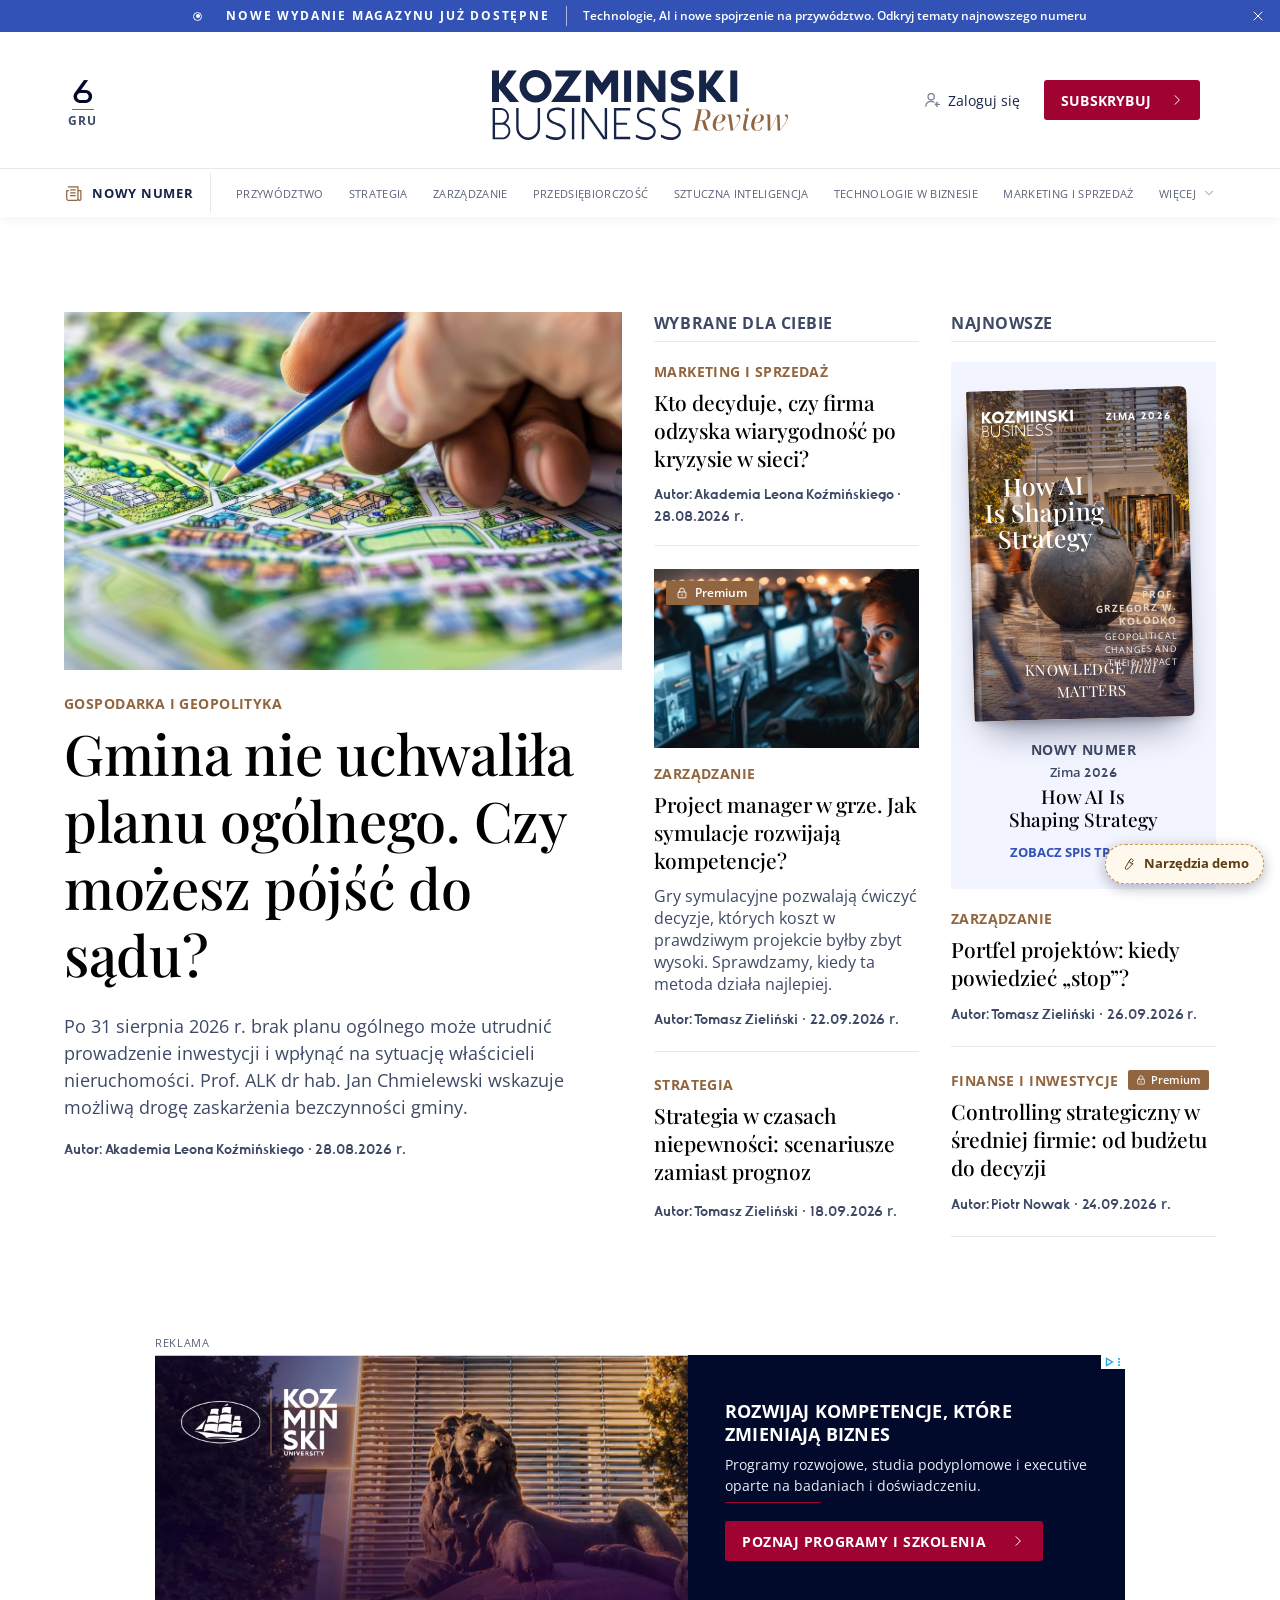
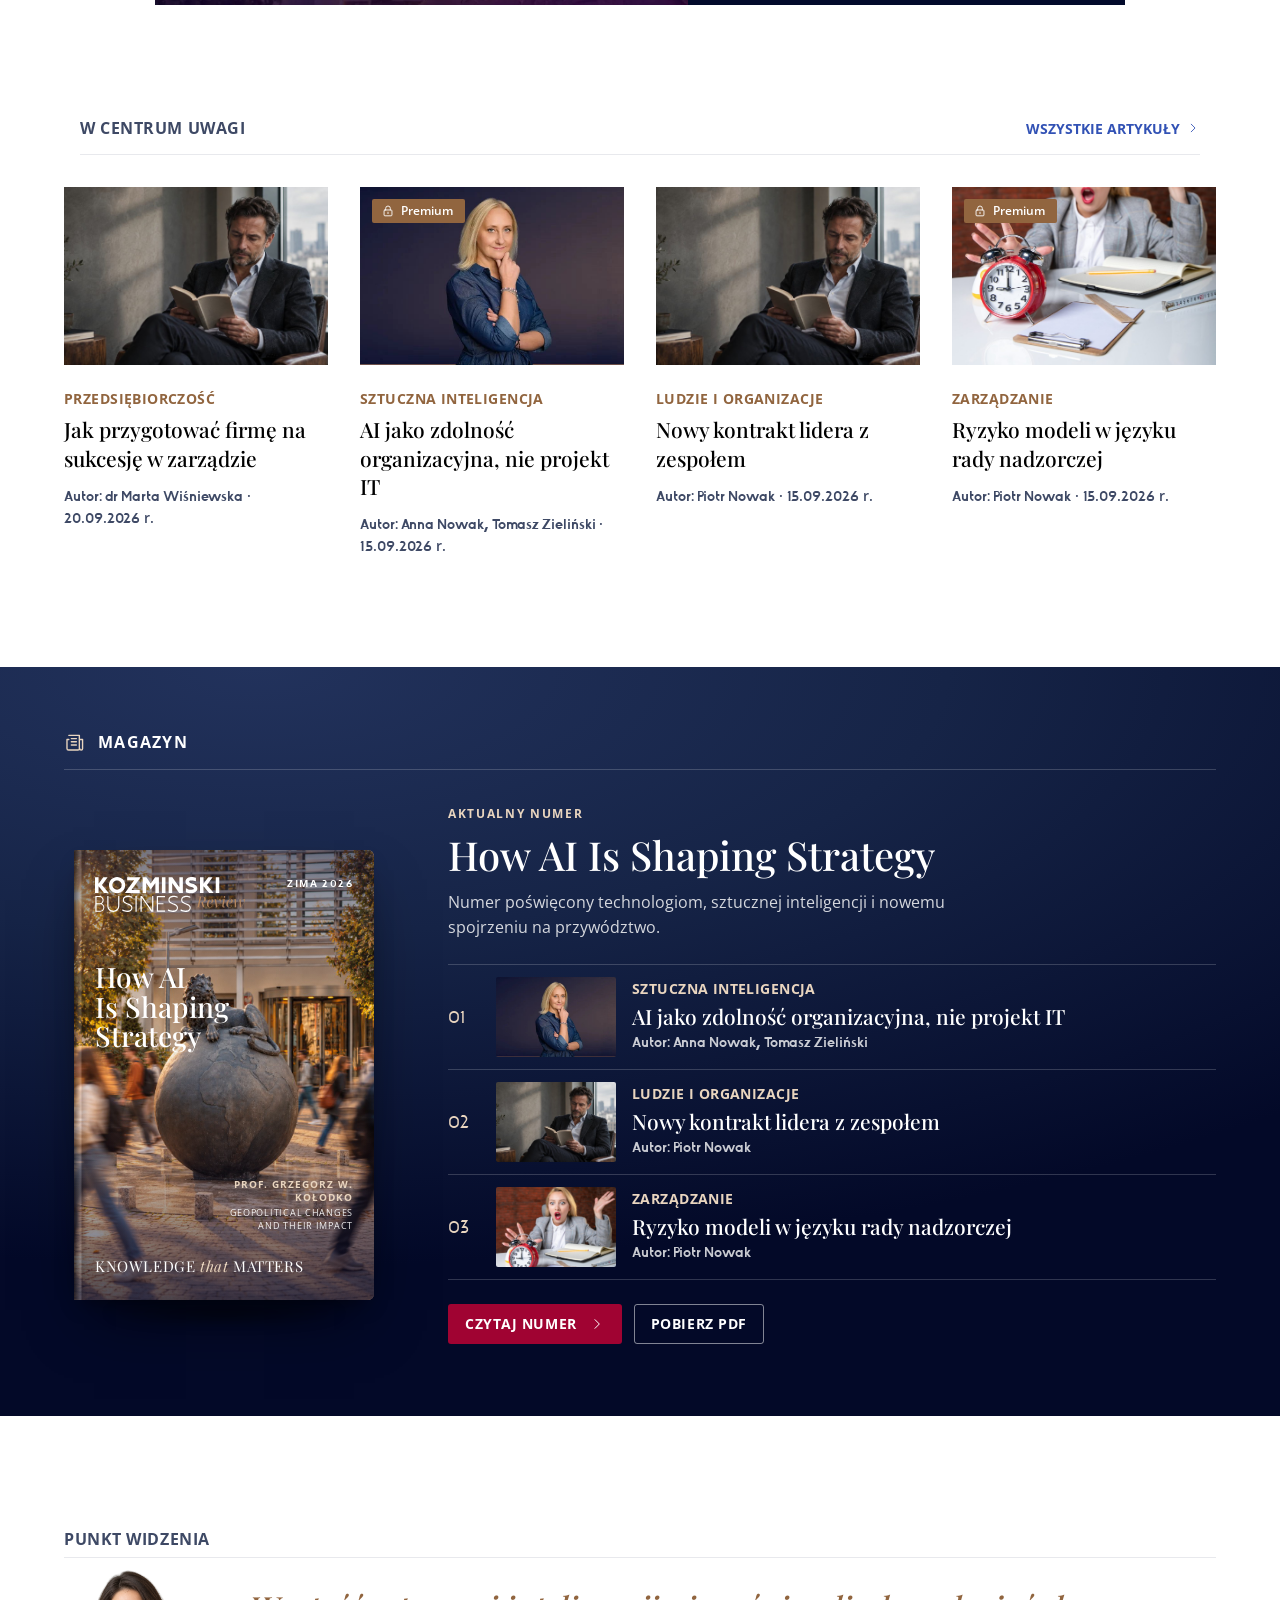
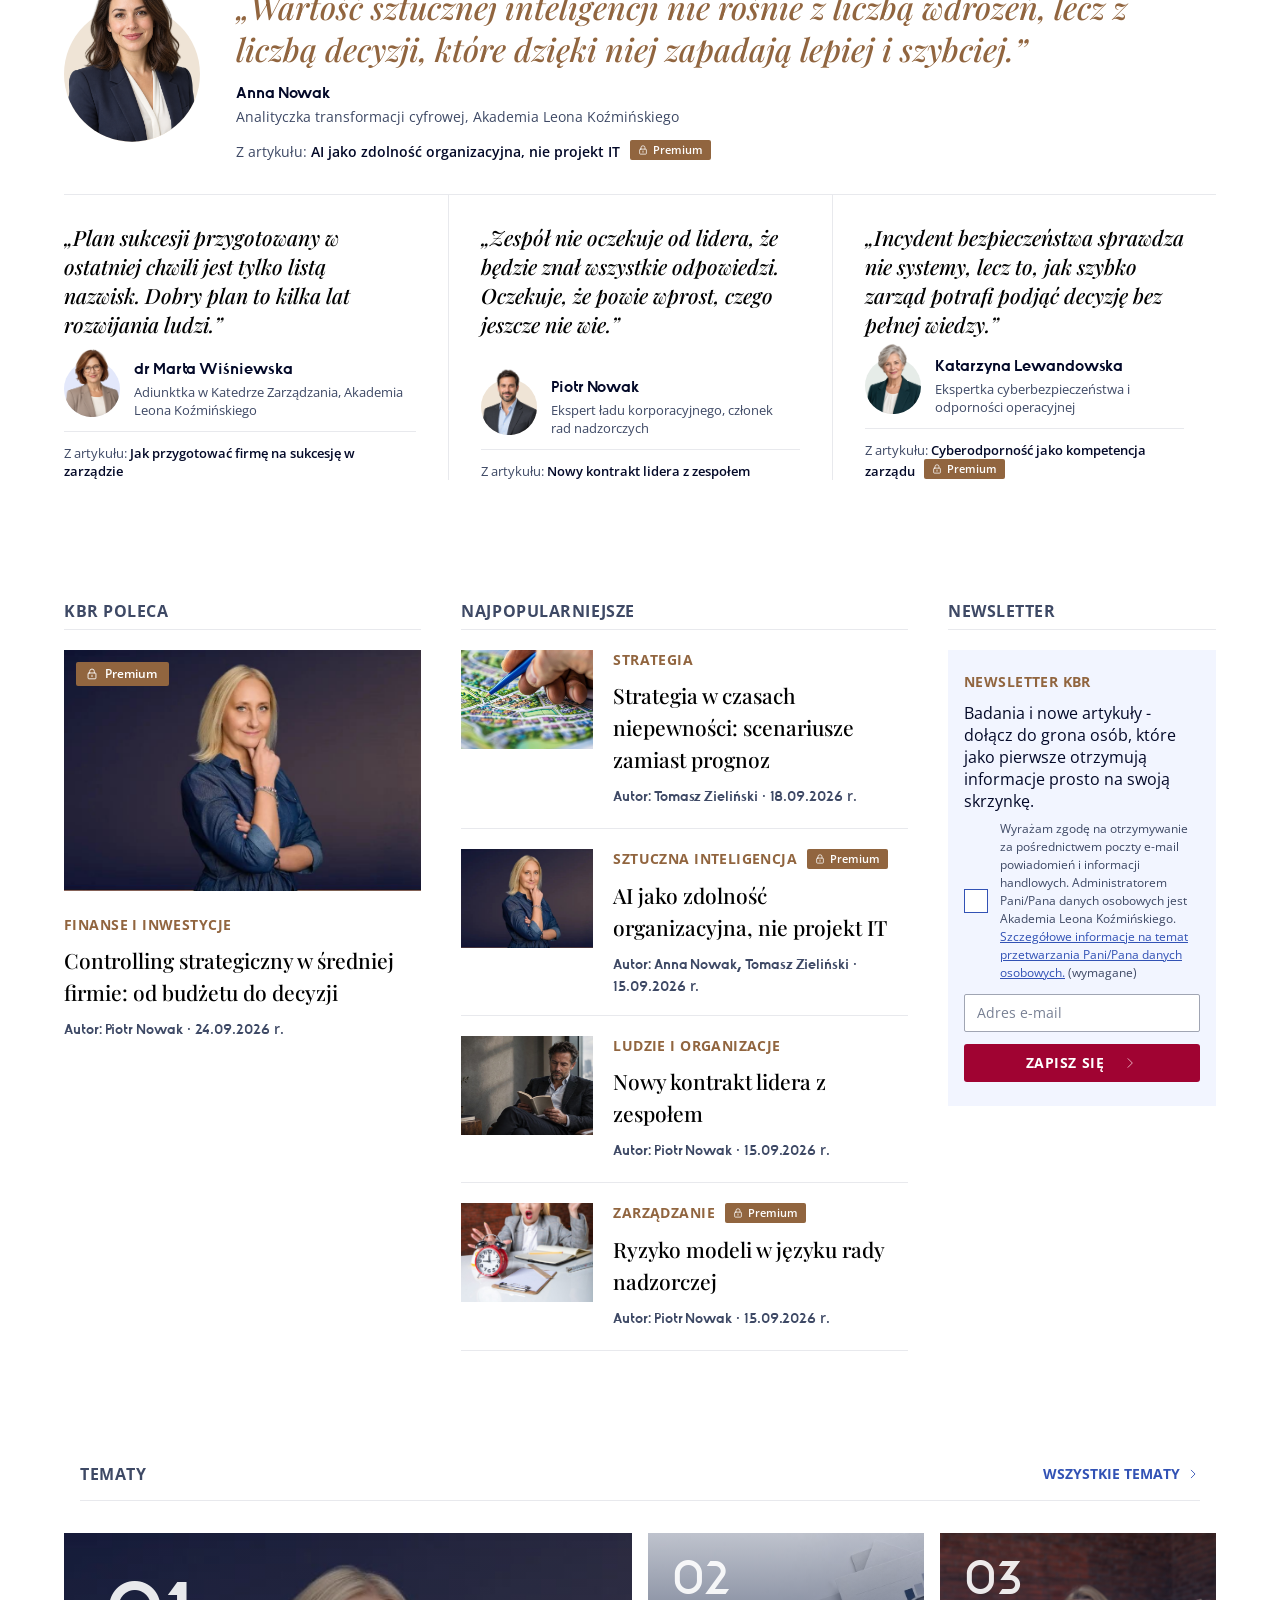
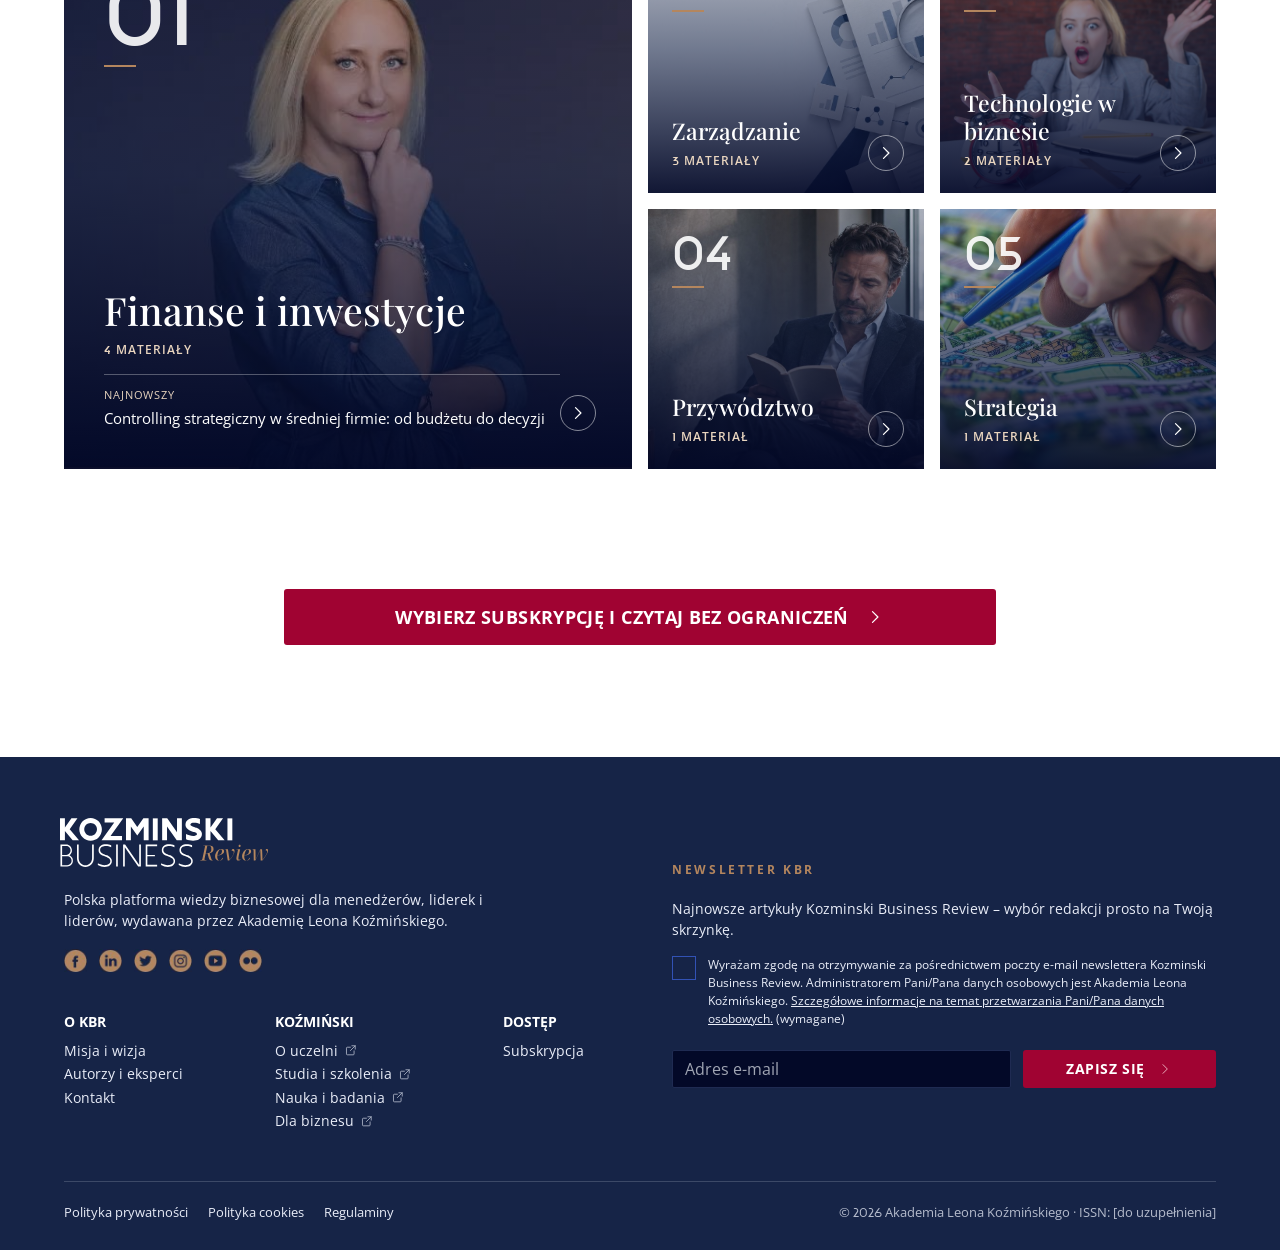
==== commit 9382d2ff: "Add files via upload" ====
--- a/index.html
+++ b/index.html
@@ -9,12 +9,12 @@
 <link rel="preconnect" href="https://fonts.googleapis.com">
 <link rel="preconnect" href="https://fonts.gstatic.com" crossorigin>
 <link rel="stylesheet" href="https://fonts.googleapis.com/css2?family=Playfair+Display:ital,wght@0,400..900;1,400..900&amp;display=swap">
-<link rel="stylesheet" href="assets/css/fonts.css?v=20261027-2">
-<link rel="stylesheet" href="assets/css/tokens.css?v=20261027-2">
-<link rel="stylesheet" href="assets/css/base.css?v=20261027-2">
-<link rel="stylesheet" href="assets/css/layout.css?v=20261027-2">
-<link rel="stylesheet" href="assets/css/components.css?v=20261027-2">
-<link rel="stylesheet" href="assets/css/pages.css?v=20261027-2">
+<link rel="stylesheet" href="assets/css/fonts.css?v=20261027-7">
+<link rel="stylesheet" href="assets/css/tokens.css?v=20261027-7">
+<link rel="stylesheet" href="assets/css/base.css?v=20261027-7">
+<link rel="stylesheet" href="assets/css/layout.css?v=20261027-7">
+<link rel="stylesheet" href="assets/css/components.css?v=20261027-7">
+<link rel="stylesheet" href="assets/css/pages.css?v=20261027-7">
 </head>
 <body>
 <a class="skip-link" href="#main" data-action="skip">Przejdź do treści</a>
@@ -23,26 +23,26 @@
 <div id="site-footer"></div>
 <div id="toast-region" class="toast-region" role="status" aria-live="polite"></div>
 
-<script src="assets/js/config.js?v=20261027-2"></script>
-<script src="assets/js/data/taxonomy.js?v=20261027-2"></script>
-<script src="assets/js/data/materials.js?v=20261027-2"></script>
-<script src="assets/js/services/storage.js?v=20261027-2"></script>
-<script src="assets/js/services/content.js?v=20261027-2"></script>
-<script src="assets/js/services/account.js?v=20261027-2"></script>
-<script src="assets/js/ui/icons.js?v=20261027-2"></script>
-<script src="assets/js/ui/core.js?v=20261027-2"></script>
-<script src="assets/js/ui/forms.js?v=20261027-2"></script>
-<script src="assets/js/ui/components.js?v=20261027-2"></script>
-<script src="assets/js/ui/flipbook.js?v=20261027-2"></script>
-<script src="assets/js/pages/home.js?v=20261027-2"></script>
-<script src="assets/js/pages/article.js?v=20261027-2"></script>
-<script src="assets/js/pages/lists.js?v=20261027-2"></script>
-<script src="assets/js/pages/auth.js?v=20261027-2"></script>
-<script src="assets/js/pages/account.js?v=20261027-2"></script>
-<script src="assets/js/pages/purchase.js?v=20261027-2"></script>
-<script src="assets/js/pages/misc.js?v=20261027-2"></script>
-<script src="assets/js/demo/demo-panel.js?v=20261027-2"></script>
-<script src="assets/js/app.js?v=20261027-2"></script>
+<script src="assets/js/config.js?v=20261027-7"></script>
+<script src="assets/js/data/taxonomy.js?v=20261027-7"></script>
+<script src="assets/js/data/materials.js?v=20261027-7"></script>
+<script src="assets/js/services/storage.js?v=20261027-7"></script>
+<script src="assets/js/services/content.js?v=20261027-7"></script>
+<script src="assets/js/services/account.js?v=20261027-7"></script>
+<script src="assets/js/ui/icons.js?v=20261027-7"></script>
+<script src="assets/js/ui/core.js?v=20261027-7"></script>
+<script src="assets/js/ui/forms.js?v=20261027-7"></script>
+<script src="assets/js/ui/components.js?v=20261027-7"></script>
+<script src="assets/js/ui/flipbook.js?v=20261027-7"></script>
+<script src="assets/js/pages/home.js?v=20261027-7"></script>
+<script src="assets/js/pages/article.js?v=20261027-7"></script>
+<script src="assets/js/pages/lists.js?v=20261027-7"></script>
+<script src="assets/js/pages/auth.js?v=20261027-7"></script>
+<script src="assets/js/pages/account.js?v=20261027-7"></script>
+<script src="assets/js/pages/purchase.js?v=20261027-7"></script>
+<script src="assets/js/pages/misc.js?v=20261027-7"></script>
+<script src="assets/js/demo/demo-panel.js?v=20261027-7"></script>
+<script src="assets/js/app.js?v=20261027-7"></script>
 <script>KBR.app.init();</script>
 </body>
 </html>
--- a/assets/css/base.css
+++ b/assets/css/base.css
@@ -11,7 +11,7 @@
   line-height: 1.5;
   color: var(--c-text);
   background: var(--c-white);
-  overflow-x: hidden;
+  overflow-x: clip;
   -webkit-font-smoothing: antialiased;
 }
 img, svg { display: block; max-width: 100%; }
--- a/assets/css/layout.css
+++ b/assets/css/layout.css
@@ -21,8 +21,22 @@
 .topbar a:hover, .topbar a:hover .topbar__text, .topbar a:hover .topbar__strong { color: #3252B5; text-decoration: none; }
 
 /* Nagłówek --------------------------------------------------------------- */
-.site-header { background: #fff; position: relative; z-index: 50; box-shadow: var(--shadow-nav); }
-.masthead { height: 108px; display: flex; align-items: center; }
+.site-header { background: #fff; position: sticky; top: 0; z-index: 50; box-shadow: var(--shadow-nav); }
+.masthead { height: 136px; transition: height .3s ease; display: grid; grid-template-columns: minmax(0, 1fr) auto minmax(0, 1fr); align-items: center; }
+.masthead .logo { justify-self: center; margin-left: 0; }
+.masthead .logo__img { height: 80px; transition: height .3s ease; }
+.masthead__date { transition: opacity .2s ease; }
+.site-header .topbar { transition: none; }
+.site-header.is-compact .topbar { display: none; }
+.site-header.is-compact .masthead { height: 60px; }
+.site-header.is-compact .masthead .logo__img { height: 34px; }
+.site-header.is-compact .masthead__date { opacity: 0; pointer-events: none; }
+.site-header.is-compact .mainnav__list { min-height: 40px; }
+@media (prefers-reduced-motion: reduce) { .masthead, .masthead .logo__img { transition: none; } }
+.masthead__actions { justify-self: end; }
+.masthead__date { justify-self: start; display: flex; flex-direction: column; align-items: center; padding-left: 4px; }
+.masthead__day { font-family: var(--f-serif); font-weight: 500; font-size: 34px; line-height: 36px; color: var(--c-ink); padding-bottom: 2px; border-bottom: 1px solid var(--c-gold); }
+.masthead__mon { margin-top: 3px; font-size: 12px; line-height: 16px; font-weight: 700; letter-spacing: .1em; text-transform: uppercase; color: var(--c-text); }
 .logo { display: inline-flex; align-items: center; gap: 11px; margin-left: 12px; flex: none; }
 .logo__mark { width: 85px; height: 74px; }
 .logo__word { display: flex; flex-direction: column; text-transform: uppercase; padding-top: 1px; }
@@ -51,6 +65,7 @@
 .hdr-link:hover, .hdr-link:hover span, .hdr-link:hover .chev { color: #3252B5; text-decoration: none; }
 .hdr-link .chev { color: var(--c-placeholder); }
 .hdr-link:hover .hdr-premium { color: #fff; }
+.hdr-premium.hdr-premium--print { background: var(--c-navy); }
 .hdr-premium { font-size: 11px; line-height: 16px; font-weight: 700; color: #fff; background: var(--c-gold); padding: 1px 6px; border-radius: 2px; text-transform: uppercase; letter-spacing: .04em; }
 .masthead .btn--primary { height: 40px; padding: 0 14px 0 16px; gap: 18px; min-width: 154px; letter-spacing: 0.015em; }
 .icon-btn { display: none; width: 44px; height: 44px; align-items: center; justify-content: center; background: none; border: 0; color: var(--c-navy); border-radius: var(--radius); }
@@ -74,21 +89,29 @@
 .menu__panel .menu__head { padding: 8px 16px 10px; font-size: 13px; color: var(--c-muted); border-bottom: 1px solid var(--c-border); margin-bottom: 6px; }
 .menu__panel .menu__head strong { display: block; color: var(--c-navy); font-size: 14px; }
 
-/* Menu główne */
+/* Menu główne – drugi rząd z tematami */
 .mainnav { border-top: 1px solid var(--c-border); }
-.mainnav__list { height: 64px; display: flex; align-items: center; justify-content: space-between; padding: 0 16px; }
-.mainnav__list > li { position: relative; }
+.mainnav__list { min-height: 48px; display: flex; align-items: center; justify-content: space-between; gap: 0 12px; padding: 0; min-width: 0; }
+.menu__panel .menu__opt { display: none; }
+.mainnav__list > li { position: relative; display: flex; align-items: center; }
+.mainnav__list > li:first-child { padding-right: 16px; border-right: 1px solid var(--c-border); }
 .mainnav__link {
-  display: inline-flex; align-items: center; gap: 14px; height: 44px; padding: 0; background: none; border: 0;
-  font-size: 14px; line-height: 19px; text-transform: uppercase; letter-spacing: 0; color: var(--c-text);
-  position: relative;
-}
-/* Aktywna zakładka: zmiana kroju – nazwa działu złożona szeryfową kursywą, jak w spisie treści magazynu */
-.mainnav__link[aria-current="page"] { font-family: var(--f-serif); font-style: italic; font-weight: 500; font-size: 18px; line-height: 19px; text-transform: none; letter-spacing: 0; color: var(--c-gold); }
-.mainnav__link[aria-current="page"]:hover { color: var(--c-gold); }
-.mainnav__link:hover, .mainnav__link:hover svg { color: #3252B5; text-decoration: none; }
-.mainnav__link svg { color: var(--c-text); }
-.mainnav .menu__panel { left: -16px; right: auto; }
+  display: inline-flex; align-items: center; gap: 6px; height: 40px; padding: 0; background: none; border: 0; cursor: pointer;
+  font-size: 11px; line-height: 15px; font-weight: 400; text-transform: uppercase; letter-spacing: .03em; color: var(--c-muted); white-space: nowrap;
+  position: relative; transition: color .2s ease;
+}
+.mainnav__link svg { color: var(--c-placeholder); }
+.mainnav__link:hover, .mainnav__link:hover svg { color: var(--c-ink); text-decoration: none; }
+.mainnav__link--issue { gap: 8px; font-size: 13px; font-weight: 700; letter-spacing: .06em; color: var(--c-navy); }
+.mainnav__link--issue svg { color: var(--c-gold); }
+.mainnav__link--issue:hover svg { color: var(--c-gold); }
+.mainnav__link[aria-current="page"], .mainnav__link[aria-current="page"]:hover { color: var(--c-gold); }
+.mainnav .menu__panel { right: 0; left: auto; }
+.menu__panel--cols { min-width: 460px; display: grid; grid-template-columns: repeat(2, minmax(0, 1fr)); }
+.menu__panel--cols .menu__sep { grid-column: 1 / -1; border-top: 1px solid var(--c-border); margin-top: 6px; padding-top: 6px; }
+.menu__panel--cols .menu__sep a { font-weight: 700; }
+@media (max-width: 1439px) { .mainnav__opt--2 { display: none !important; } .menu__panel .menu__opt--2 { display: block; } }
+@media (max-width: 1199px) { .mainnav__opt { display: none !important; } .menu__panel .menu__opt { display: block; } }
 
 /* Wersja mobilna nagłówka */
 .mobile-search { display: none; padding: 0 0 12px; }
@@ -99,7 +122,11 @@
 }
 @media (max-width: 1023px) {
   .topbar__divider, .topbar__text { display: none; }
-  .masthead { height: 76px; }
+  .masthead { height: 76px; display: flex; }
+  .masthead__date { display: none; }
+  .masthead .logo__img { height: 40px; }
+  .site-header.is-compact .masthead { height: 56px; }
+  .site-header.is-compact .masthead .logo__img { height: 30px; }
   .logo { margin-left: 0; gap: 8px; }
   .logo__mark { width: 55px; height: 48px; }
   .logo__word span:first-child { font-size: 11px; line-height: 11px; }
@@ -144,11 +171,12 @@
 .socials { display: flex; gap: 12px; margin-top: 18px; }
 .socials a { display: block; width: 23px; height: 23px; border-radius: 50%; }
 .socials img { width: 23px; height: 23px; }
-.footer-cols { display: grid; grid-template-columns: repeat(3, minmax(0, 1fr)); column-gap: 24px; margin-top: 40px; row-gap: 32px; }
+.footer-cols { display: grid; grid-template-columns: repeat(3, max-content); justify-content: space-between; max-width: 520px; column-gap: 32px; margin-top: 40px; row-gap: 32px; }
 .footer-cols h2 { font-size: 14px; line-height: 19px; font-weight: 700; color: #fff; text-transform: uppercase; margin-bottom: 8px; }
 .footer-cols li { font-size: 14px; line-height: 21.5px; padding: 0; }
 .footer-cols li + li { margin-top: 0; }
 .footer-cols a { display: inline-block; padding: 1px 0; }
+.footer-cols a.ext-link { display: inline-flex; white-space: nowrap; }
 .footer-news { padding-top: 51px; }
 .footer-news .label { font-size: 12px; line-height: 16px; font-weight: 700; color: var(--c-gold-light); letter-spacing: .22em; text-transform: uppercase; }
 .footer-news p { font-size: 14px; line-height: 21px; margin-top: 20px; }
@@ -163,6 +191,7 @@
 .nl-row .btn { width: 193px; height: 38px; min-height: 38px; }
 .footer-news .field-error { color: #ffb3c0; }
 .footer-news .notice { margin-top: 16px; }
+.footer-copy { margin: 0; color: rgba(233,237,248,.75); }
 .footer-bottom { margin-top: 48px; border-top: 1px solid rgba(233,237,248,.18); padding: 20px 0 28px; display: flex; flex-wrap: wrap; gap: 12px 28px; align-items: center; justify-content: space-between; font-size: 13px; line-height: 20px; }
 .footer-bottom ul { display: flex; flex-wrap: wrap; gap: 6px 20px; }
 .footer-bottom button { background: none; border: 0; padding: 0; color: inherit; font-size: 13px; }
@@ -172,7 +201,7 @@
   .footer-news { padding-top: 40px; }
 }
 @media (max-width: 560px) {
-  .footer-cols { grid-template-columns: repeat(3, minmax(0, 1fr)); column-gap: 12px; }
+  .footer-cols { grid-template-columns: repeat(2, max-content); justify-content: start; column-gap: 40px; }
   .nl-row { flex-direction: column; }
   .nl-row .btn { width: 100%; }
 }
--- a/assets/css/components.css
+++ b/assets/css/components.css
@@ -27,6 +27,8 @@
 .card__saved { display: inline-flex; align-items: center; justify-content: center; width: 28px; height: 28px; border-radius: 2px; background: var(--c-navy); color: #fff; }
 .card__saved svg { filter: none; }
 .card__cat { margin-top: 24px; display: block; }
+.card__cat--prem, .toc-item__cat { display: flex; align-items: center; flex-wrap: wrap; gap: 10px; }
+.badge--sm { height: 20px; padding: 0 8px 0 7px; font-size: 11px; line-height: 14px; gap: 4px; }
 .card__date { margin-top: 5px; display: block; color: var(--c-date); }
 .card__date + .card__title { margin-top: 12px; }
 .card__title { margin-top: 9px; display: block; }
@@ -107,3 +109,6 @@
 .tabs [role="tab"]:hover { color: #3252B5; }
 .tabs [role="tab"][aria-selected="true"] { color: var(--c-ink); border-bottom-color: var(--c-gold); }
 .tabs .count { font-size: 12px; min-width: 22px; height: 20px; padding: 0 6px; border-radius: 10px; background: var(--c-tint); color: var(--c-navy); display: inline-grid; place-items: center; }
+
+.ext-link { display: inline-flex; align-items: center; gap: 6px; white-space: nowrap; }
+.ext-link svg { opacity: .7; flex: none; }
--- a/assets/css/pages.css
+++ b/assets/css/pages.css
@@ -27,9 +27,10 @@
 .latest .card + .card { padding-top: 23px; }
 .latest .card .card__cat { margin-top: 0; }
 .latest .card .card__author { margin-top: 11px; }
-.mag-teaser { display: grid; grid-template-columns: 92px minmax(0, 1fr); gap: 16px; align-items: end; margin-top: 0; padding: 20px 0 22px; border-bottom: 1px solid var(--c-border); color: inherit; text-decoration: none; }
-.mag-teaser__cover { display: block; aspect-ratio: 210 / 280; overflow: hidden; box-shadow: 0 1px 2px rgba(3,9,40,.12), 6px 8px 16px -6px rgba(3,9,40,.35); transform: rotate(-2deg); transform-origin: bottom left; transition: transform .35s ease; }
-.mag-teaser__cover img { width: 100%; height: 100%; object-fit: cover; display: block; }
+.mag-teaser { display: flex; flex-direction: column; align-items: center; text-align: center; gap: 20px; margin: 20px 0 4px; padding: 28px 20px 26px; background: var(--c-tint); color: inherit; text-decoration: none; }
+.mag-teaser__cover.mag-cover { width: 100%; max-width: 220px; transform: rotate(-1.5deg); transform-origin: 30% 80%; transition: transform .4s ease; }
+.mag-teaser__cover .mag-cover__book { box-shadow: 0 22px 36px -16px rgba(3,9,40,.5), 0 6px 12px -6px rgba(3,9,40,.3); }
+.mag-teaser__cover .mag-cover__headline { font-size: 25px; }
 .mag-teaser__body { display: flex; flex-direction: column; gap: 4px; padding-bottom: 2px; min-width: 0; }
 .mag-teaser__issue { font-size: 13px; line-height: 18px; font-weight: 600; color: var(--c-text); }
 .mag-teaser__title { font-family: var(--f-serif); font-weight: 500; font-size: 19px; line-height: 23px; color: var(--c-title); text-wrap: balance; }
@@ -38,6 +39,11 @@
 .mag-teaser:hover .mag-teaser__cover { transform: rotate(0deg) translateY(-3px); }
 .mag-teaser:hover .mag-teaser__title { text-decoration: underline; text-decoration-thickness: 1px; text-underline-offset: 4px; }
 @media (prefers-reduced-motion: reduce) { .mag-teaser__cover { transition: none; } }
+.mag-teaser .t-label { color: var(--c-text); }
+.mag-teaser .mag-teaser__body { align-items: center; }
+.mag-teaser .mag-teaser__issue { color: var(--c-text); }
+.mag-teaser .mag-teaser__title { color: var(--c-title); }
+.mag-teaser .mag-teaser__more { color: var(--c-blue); }
 .nl-box { background: var(--c-tint); padding: 22px 16px 24px; margin-top: 20px; }
 .nl-box .t-label { font-size: 14px; }
 .nl-box p { margin-top: 11px; font-size: 16px; line-height: 22px; color: var(--c-ink); }
@@ -52,7 +58,7 @@
 .section-head + .grid-4 { margin-top: 32px; }
 .home-premium .card__author { margin-top: 12px; }
 
-.promo { margin: 92px auto 0; max-width: 970px; display: grid; grid-template-columns: 533fr 437fr; background: #020a2b; color: #fff; position: relative; }
+.promo { margin: 112px auto 0; max-width: 970px; display: grid; grid-template-columns: 533fr 437fr; background: #020a2b; color: #fff; position: relative; }
 .promo__img { aspect-ratio: 533 / 250; width: 100%; height: 100%; object-fit: cover; }
 .promo__body { padding: 45px 32px 30px 37px; display: flex; flex-direction: column; align-items: flex-start; }
 .promo__body h2 { font-size: 18px; line-height: 23px; font-weight: 700; text-transform: uppercase; letter-spacing: .01em; }
@@ -90,7 +96,7 @@
 .event-card .card__media { aspect-ratio: 304 / 204; }
 .event-card .card__cat { margin-top: 23px; }
 .event-card .card__title { margin-top: 13px; }
-.cta-wide { display: flex; justify-content: center; padding-top: 96px; padding-bottom: 90px; }
+.cta-wide { display: flex; justify-content: center; padding-top: 120px; padding-bottom: 112px; }
 .cta-wide .btn { width: 712px; max-width: 100%; font-size: 18px; line-height: 24px; min-height: 56px; gap: 16px; }
 .cta-wide .btn svg { width: 20px; height: 20px; }
 .community { background: var(--c-tint); padding: 70px 0 94px; }
@@ -141,13 +147,20 @@
 .article-meta .roles { color: var(--c-muted); }
 .article-actions { margin-top: 24px; display: flex; flex-wrap: wrap; gap: 12px; align-items: center; padding: 16px 0; border-top: 1px solid var(--c-border); border-bottom: 1px solid var(--c-border); }
 .article-actions .menu__panel { left: 0; right: auto; }
+.share-inline { display: flex; align-items: center; gap: 8px; margin-left: auto; }
+.share-inline__label { margin-right: 6px; font-size: 12px; line-height: 16px; letter-spacing: .1em; text-transform: uppercase; font-weight: 600; color: var(--c-gold); }
+.share-end { margin-top: 40px; padding: 16px 0; border-top: 1px solid var(--c-border); border-bottom: 1px solid var(--c-border); display: flex; }
+.share-end .share-inline { margin-left: 0; }
+.share-end + .article-bios { margin-top: 32px; border-top: 0; padding-top: 0; }
+.article-meta { flex-wrap: wrap; }
+@media (max-width: 760px) { .article-meta .share-inline { margin-left: 0; width: 100%; margin-top: 8px; } }
 .article-hero { margin-top: 32px; }
 .article-hero img { width: 100%; aspect-ratio: 1312 / 640; object-fit: cover; }
 .article-hero figcaption { font-size: 13px; line-height: 18px; color: var(--c-muted); margin-top: 8px; }
 .article-layout { display: grid; grid-template-columns: minmax(0, 720px) minmax(0, 304px); justify-content: space-between; column-gap: 64px; margin-top: 48px; }
 .article-aside { display: flex; flex-direction: column; gap: 32px; }
 .article-aside .latest .card:last-child { border-bottom: 0; }
-.aside-sticky { position: sticky; top: 24px; }
+.aside-sticky { position: sticky; top: 128px; }
 .prose { font-size: 18px; line-height: 31px; color: #2a334d; }
 .prose > * + * { margin-top: 22px; }
 .prose h2 { font-family: var(--f-serif); font-weight: 500; font-size: 30px; line-height: 35px; color: var(--c-title); margin-top: 44px; }
@@ -160,6 +173,25 @@
 .prose figure { margin: 40px 0; }
 .prose figure img { width: 100%; }
 .prose figcaption { margin-top: 8px; font-size: 14px; line-height: 20px; color: var(--c-muted); }
+.prose > p.lede::first-letter { float: left; font-family: var(--f-serif-plain); font-weight: 500; font-size: 88px; line-height: 72px; padding: 6px 12px 0 0; color: var(--c-gold); }
+.prose strong { font-weight: 700; color: var(--c-ink); }
+.prose ul li::marker { color: var(--c-gold); }
+.prose .endmark { display: inline-block; width: 9px; height: 9px; margin-left: 8px; background: var(--c-gold); vertical-align: 1px; }
+.prose .pull { margin: 40px 0; padding-top: 20px; border-top: 3px solid var(--c-gold); font-family: var(--f-sans-plain); font-weight: 700; font-size: 26px; line-height: 35px; color: var(--c-gold); text-wrap: pretty; }
+.prose h2, .prose .rec-table, .prose .keypoints, .prose figure { clear: both; }
+@media (min-width: 1100px) { .prose .pull { float: right; width: 44%; margin: 8px 0 24px 36px; font-size: 24px; line-height: 33px; } }
+.prose .rec-table { margin: 48px 0; padding: 28px 0 0; border-top: 3px solid var(--c-navy); }
+.prose .rec-table h3 { margin: 0; font-size: 20px; line-height: 27px; font-weight: 800; text-transform: uppercase; color: var(--c-ink); text-wrap: balance; }
+.prose .rec-table > p { margin-top: 10px; font-size: 16px; line-height: 26px; }
+.rec-table__scroll { margin-top: 24px; overflow-x: auto; }
+.prose .rec-table table { width: 100%; min-width: 560px; border-collapse: collapse; font-size: 15px; line-height: 22px; }
+.prose .rec-table thead th { background: var(--c-navy); color: #fff; text-align: left; font-weight: 600; padding: 10px 14px; }
+.prose .rec-table tbody th, .prose .rec-table td { padding: 16px 14px; text-align: left; vertical-align: top; border-bottom: 1px solid var(--c-gold-light); }
+.prose .rec-table tbody th { width: 30%; font-weight: 700; color: var(--c-ink); }
+.article-bios { margin-top: 48px; padding-top: 24px; border-top: 1px solid var(--c-border-strong); }
+.article-bios ul { display: grid; gap: 18px; }
+.article-bios__name { display: block; font-weight: 800; font-size: 15px; line-height: 20px; letter-spacing: .02em; text-transform: uppercase; color: var(--c-ink); }
+.article-bios__role { display: block; margin-top: 2px; font-size: 14px; line-height: 20px; color: var(--c-text); }
 .prose .keypoints { background: var(--c-tint); padding: 24px 28px; }
 .prose .keypoints h3 { margin-top: 0; font-size: 14px; text-transform: uppercase; letter-spacing: var(--ls-label); color: var(--c-gold); }
 .prose .keypoints ul { margin-top: 12px; font-size: 16px; line-height: 26px; }
@@ -308,6 +340,7 @@
 .gate__terms a { color: var(--c-ink); text-decoration: underline; }
 .gate__social { display: grid; gap: 10px; margin-top: 20px; }
 .gate__soc { display: flex; align-items: center; justify-content: center; gap: 10px; height: 46px; border: 1px solid var(--c-ink); border-radius: 2px; font-size: 15px; font-weight: 600; color: var(--c-ink); text-decoration: none; transition: background .2s ease; }
+button.gate__soc { width: 100%; background: #fff; font-family: inherit; cursor: pointer; }
 .gate__soc:hover { background: var(--c-tint); text-decoration: none; }
 .gate__reg { margin-top: 18px; font-size: 15px; line-height: 22px; color: var(--c-text); }
 .gate__reg a { color: var(--c-ink); font-weight: 700; text-decoration: underline; text-underline-offset: 3px; }
@@ -481,7 +514,7 @@
   .plan > .desc { grid-row: 2; min-height: 0; }
   .plan > .price-opts { grid-row: 3; align-self: end; }
   .plan > .plan__ship { grid-row: 4; }
-  .plan > .btn { grid-row: 5; align-self: start; }
+  .plan > .btn, .plan > .plan__change { grid-row: 5; align-self: start; }
   .plan > ul { grid-row: 6; align-self: start; }
 }
 @media (max-width: 1023px) { .plans, .access-alt { grid-template-columns: 1fr; max-width: 560px; margin-left: auto; margin-right: auto; } .plan .desc { min-height: 0; } }
@@ -508,7 +541,7 @@
 .two-col .field + .field { margin-top: 0; }
 .two-col + .field, .field + .two-col, .two-col + .two-col { margin-top: 20px; }
 .summary { background: var(--c-tint); padding: 28px; }
-#summary-slot, .checkout > .summary { align-self: start; position: sticky; top: 24px; }
+#summary-slot, .checkout > .summary { align-self: start; position: sticky; top: 128px; }
 .summary h2 { font-size: 14px; line-height: 19px; font-weight: 700; text-transform: uppercase; letter-spacing: .05em; color: var(--c-text); }
 .summary .plan-name { font-family: var(--f-serif); font-weight: 500; font-size: 28px; line-height: 34px; color: var(--c-title); margin-top: 12px; }
 .summary dl { margin: 16px 0 0; display: grid; grid-template-columns: 1fr auto; gap: 10px 0; font-size: 15px; line-height: 22px; }
@@ -676,7 +709,64 @@
 .article-head__premium + .article-head__top { margin-top: 12px; }
 
 /* Tematy na stronie głównej – mozaika */
-.home-topics { padding-top: 80px; }
+.home-topics { padding-top: 112px; }
+.home-ontime { padding-top: 112px; }
+@media (max-width: 760px) { .home-ontime { padding-top: 72px; } }
+.home-quote { padding-top: 112px; }
+.home-rec { padding-top: 120px; display: grid; grid-template-columns: minmax(0, 4fr) minmax(0, 5fr) minmax(0, 3fr); gap: 40px; align-items: start; }
+.home-rec__col > .card { margin-top: 20px; }
+.home-rec .card__title { font-size: 26px; line-height: 32px; }
+.pop-list { list-style: none; margin: 0; padding: 0; counter-reset: pop; }
+.pop-list > li { border-bottom: 1px solid var(--c-border); }
+.pop { display: grid; grid-template-columns: 132px minmax(0, 1fr); gap: 20px; align-items: start; padding: 20px 0; }
+.pop__thumb { display: block; overflow: hidden; aspect-ratio: 4 / 3; }
+.pop__thumb img { width: 100%; height: 100%; object-fit: cover; transition: transform .5s ease; }
+.pop .card { padding: 0; border: 0; }
+.pop .card .card__cat { margin-top: 0; }
+.pop:hover .pop__thumb img { transform: scale(1.05); }
+@media (max-width: 1100px) { .home-rec { grid-template-columns: minmax(0, 1fr) minmax(0, 1fr); } .home-rec__nl { grid-column: 1 / -1; } }
+@media (max-width: 760px) { .promo { margin-top: 72px; } .mag { margin-top: 72px; padding: 48px 0 56px; } .home-quote, .home-topics, .home-rec { padding-top: 72px; } .cta-wide { padding-top: 80px; padding-bottom: 72px; } }
+@media (max-width: 700px) { .home-rec { grid-template-columns: 1fr; } .pop { grid-template-columns: 96px minmax(0, 1fr); gap: 16px; } }
+.op-hit { color: inherit; text-decoration: none; }
+.op-hit:hover, .op-hit:hover * { text-decoration: none; }
+.op__quote { display: block; font-family: var(--f-serif); font-weight: 500; font-style: italic; text-wrap: pretty; transition: color .2s ease; }
+.op__from { display: block; font-size: 14px; line-height: 20px; color: var(--c-text); }
+.op__from-title { color: var(--c-ink); font-weight: 600; background-image: linear-gradient(currentColor, currentColor); background-size: 0 1px; background-position: 0 100%; background-repeat: no-repeat; transition: background-size .3s ease, color .2s ease; }
+.op-hit:hover .op__from-title, .op-hit:focus-visible .op__from-title { color: var(--c-blue); background-size: 100% 1px; }
+.op-hit .person-photo { transition: transform .3s ease; }
+.op-hit:hover .person-photo { transform: scale(1.04); }
+.op-feat { margin-top: 28px; display: grid; grid-template-columns: 136px minmax(0, 1fr); gap: 36px; align-items: center; padding-bottom: 32px; border-bottom: 1px solid var(--c-border); }
+.person-photo--136 { width: 136px; height: 136px; font-size: 44px; }
+.op-feat__body { display: flex; flex-direction: column; gap: 14px; max-width: 900px; }
+.op-feat .op__quote { font-size: 32px; line-height: 42px; color: var(--c-gold); }
+.op-feat:hover .op__quote { color: #7a5333; }
+.op-feat__cap { display: flex; flex-direction: column; gap: 2px; }
+.op__name { font-family: var(--f-tag); font-weight: 600; font-size: 16px; line-height: 21px; letter-spacing: -0.005em; color: var(--c-ink); }
+.op__role { font-size: 14px; line-height: 19px; color: var(--c-text); }
+.op-list { list-style: none; margin: 0; padding: 0; display: grid; grid-auto-flow: column; grid-auto-columns: calc(100% / 3); overflow-x: auto; scroll-snap-type: x mandatory; scrollbar-width: none; overscroll-behavior-x: contain; }
+.op-list::-webkit-scrollbar { display: none; }
+.op-list > li { scroll-snap-align: start; }
+@media (max-width: 900px) { .op-list { grid-auto-columns: 50%; } }
+@media (max-width: 600px) { .op-list { grid-auto-columns: 88%; } }
+.op-head { display: flex; align-items: flex-end; justify-content: space-between; gap: 16px; }
+.op-head > .col-head { flex: 1; }
+.op-nav { display: flex; gap: 8px; }
+.op-nav[hidden] { display: none; }
+.op-nav__btn { width: 44px; height: 44px; display: grid; place-items: center; border: 1px solid var(--c-border); background: #fff; color: var(--c-ink); cursor: pointer; transition: border-color .2s ease, color .2s ease; }
+.op-nav__btn:hover:not(:disabled) { border-color: var(--c-ink); color: var(--c-blue); }
+.op-nav__btn:disabled { opacity: .35; cursor: default; }
+.op-list > li { padding: 28px 32px 0; }
+.op-list > li:first-child { padding-left: 0; }
+.op-list > li + li { border-left: 1px solid var(--c-border); }
+.op { display: flex; flex-direction: column; gap: 18px; height: 100%; }
+.op .op__quote { flex: 1; font-size: 21px; line-height: 29px; color: var(--c-title); }
+.op:hover .op__quote { color: var(--c-gold); }
+.op__cap { display: flex; align-items: center; gap: 14px; }
+.op__who .op__role { font-size: 13px; line-height: 18px; text-wrap: pretty; }
+.op > .op__from { margin-top: -6px; padding-top: 12px; border-top: 1px solid var(--c-border); font-size: 13px; line-height: 18px; }
+.op__who { display: flex; flex-direction: column; gap: 2px; }
+.op__from .badge--sm { vertical-align: 1px; margin-left: 6px; }
+@media (max-width: 900px) { .op-feat { grid-template-columns: 88px minmax(0, 1fr); gap: 20px; align-items: start; } .op-feat .person-photo--136 { width: 88px; height: 88px; } .op-feat .op__quote { font-size: 24px; line-height: 33px; } .op-list { grid-template-columns: 1fr; } .op-list > li { padding: 24px 0 0; } .op-list > li + li { border-left: 0; border-top: 1px solid var(--c-border); margin-top: 24px; } }
 .topic-mosaic { margin-top: 32px; display: grid; grid-template-columns: repeat(4, minmax(0, 1fr)); grid-auto-rows: 260px; gap: 16px; }
 .topic-tile { position: relative; overflow: hidden; display: flex; flex-direction: column; justify-content: flex-end; padding: 24px; color: #fff; background: var(--c-navy); text-decoration: none; }
 .topic-tile--lg { grid-column: span 2; grid-row: span 2; padding: 40px; }
@@ -697,6 +787,11 @@
 .topic-tile:hover img, .topic-tile:focus-visible img { transform: scale(1.05); }
 .topic-tile:hover .topic-tile__arrow, .topic-tile:focus-visible .topic-tile__arrow { background: var(--c-crimson); border-color: var(--c-crimson); }
 .topic-tile:hover, .topic-tile:hover * { text-decoration: none; }
+.topic-more { list-style: none; margin: 32px 0 0; padding: 0; display: grid; grid-template-columns: repeat(3, minmax(0, 1fr)); column-gap: 40px; border-top: 1px solid var(--c-border-strong); }
+.topic-more .topic-row { padding: 18px 0; gap: 16px; }
+.topic-more .topic-row__name { font-size: 21px; line-height: 27px; }
+@media (max-width: 1023px) { .topic-more { grid-template-columns: repeat(2, minmax(0, 1fr)); } }
+@media (max-width: 560px) { .topic-more { grid-template-columns: 1fr; } }
 @media (max-width: 1200px) {
   .topic-mosaic { grid-template-columns: repeat(2, minmax(0, 1fr)); grid-auto-rows: 220px; }
   .topic-tile--lg { grid-row: span 1; padding: 28px; }
@@ -740,7 +835,7 @@
 .t-lead, .card__lead, .row-item .t-body, .t-body { --f-sans: var(--f-sans-plain); font-family: var(--f-sans-plain); }
 
 /* ---------- Magazyn na stronie głównej (okładka + spis treści + półka archiwum) ---------- */
-.mag { margin-top: 72px; background: radial-gradient(120% 80% at 20% 0%, #22325c 0%, var(--c-navy) 45%, var(--c-ink) 100%); color: #fff; padding: 52px 0 56px; overflow: hidden; }
+.mag { margin-top: 112px; background: radial-gradient(120% 80% at 20% 0%, #22325c 0%, var(--c-navy) 45%, var(--c-ink) 100%); color: #fff; padding: 64px 0 72px; overflow: hidden; }
 .mag__head { display: flex; justify-content: space-between; align-items: center; gap: 16px; padding-bottom: 16px; border-bottom: 1px solid rgba(255,255,255,.18); }
 .mag__head h2 { display: flex; align-items: center; gap: 12px; font-size: 16px; line-height: 22px; font-weight: 700; letter-spacing: .08em; text-transform: uppercase; color: #fff; }
 .mag__head h2 svg { color: #e9d5bf; }
@@ -785,6 +880,18 @@
 .mag-toc:hover .mag-toc__thumb img, .mag-toc:focus-visible .mag-toc__thumb img { transform: scale(1.08); }
 .mag-toc:hover .mag-toc__arrow, .mag-toc:focus-visible .mag-toc__arrow { transform: none; opacity: 1; color: #fff; }
 .mag-toc:hover .mag-toc__title { text-decoration: underline; text-decoration-thickness: 1px; text-underline-offset: 4px; }
+.mag__toc--light { margin-top: 0; border-top: 1px solid var(--c-border-strong); }
+.mag__toc--light li { border-bottom: 1px solid var(--c-border); }
+.mag__toc--more { border-top: 0; }
+.mag__toc--light .mag-toc { color: var(--c-ink); }
+.mag__toc--light .mag-toc__nr, .mag__toc--light .mag-toc__topic { color: var(--c-gold); }
+.mag__toc--light .mag-toc__title { color: var(--c-title); }
+.mag__toc--light .mag-toc__author { color: var(--c-text); }
+.mag__toc--light .mag-toc__arrow { color: var(--c-blue); }
+.mag__toc--light .mag-toc:hover .mag-toc__arrow, .mag__toc--light .mag-toc:focus-visible .mag-toc__arrow { color: var(--c-blue); }
+.mag__toc--light .mag-toc:hover .mag-toc__title { color: var(--c-blue); }
+.mag-toc--static:hover { padding-left: 0; }
+.mag-toc__thumb--ph { background: var(--c-tint-strong); }
 .mag__cta { display: flex; flex-wrap: wrap; gap: 12px; margin-top: 24px; }
 .mag__btn-ghost { border: 1px solid rgba(255,255,255,.5); color: #fff; background: transparent; }
 .mag__btn-ghost:hover { background: #fff; color: var(--c-navy); text-decoration: none; }
@@ -828,3 +935,158 @@
   .spine { flex: none; }
   .mag__shelf-title { font-size: 24px; line-height: 30px; }
 }
+
+/* O KBR: misja i wizja, kontakt */
+.about, .contact { padding-bottom: 112px; }
+.about-mv { margin-top: 40px; display: grid; grid-template-columns: repeat(2, minmax(0, 1fr)); gap: 56px; padding-top: 32px; border-top: 3px solid var(--c-gold); }
+.about-mv__item { display: flex; flex-direction: column; gap: 14px; }
+.about-mv__item p { font-size: 17px; line-height: 28px; color: var(--c-text); text-wrap: pretty; }
+.about-mv__item .about-mv__text { font-family: var(--f-serif); font-weight: 500; font-style: italic; font-size: 28px; line-height: 37px; color: var(--c-title); }
+.about-team { margin-top: 88px; }
+.team-grid { list-style: none; margin: 24px 0 0; padding: 0; display: grid; grid-template-columns: repeat(3, minmax(0, 1fr)); gap: 40px 32px; }
+.team-grid--compact { grid-template-columns: repeat(4, minmax(0, 1fr)); }
+.team-card { display: flex; flex-direction: column; gap: 4px; padding-top: 20px; border-top: 1px solid var(--c-border); }
+.team-card__photo { width: 120px; height: 120px; border-radius: 50%; background: var(--c-tint-strong); margin-bottom: 14px; }
+.team-card__name { font-family: var(--f-tag); font-weight: 600; font-size: 18px; line-height: 24px; color: var(--c-ink); }
+.team-card__role { font-size: 13px; line-height: 18px; letter-spacing: var(--ls-label); text-transform: uppercase; font-weight: 700; color: var(--c-gold); }
+.team-card__desc { margin-top: 6px; font-size: 15px; line-height: 23px; color: var(--c-text); }
+.about-links { margin-top: 72px; display: flex; flex-wrap: wrap; gap: 12px; }
+.contact-grid { margin-top: 40px; display: grid; grid-template-columns: repeat(2, minmax(0, 1fr)); gap: 32px; }
+.contact-box { display: flex; flex-direction: column; gap: 12px; padding-top: 28px; border-top: 3px solid var(--c-gold); }
+.contact-box h2, .contact-author h2 { font-family: var(--f-serif); font-weight: 500; font-size: 30px; line-height: 37px; color: var(--c-title); }
+.contact-box p, .contact-author p { font-size: 17px; line-height: 28px; color: var(--c-text); text-wrap: pretty; }
+.contact-box__mail { display: inline-flex; align-items: center; gap: 10px; margin-top: 4px; font-weight: 600; color: var(--c-blue); }
+.contact-box__list { list-style: none; padding: 0; margin: 4px 0 0; display: grid; gap: 8px; }
+.contact-box__list li { position: relative; padding-left: 20px; font-size: 16px; line-height: 24px; color: var(--c-text); }
+.contact-box__list li::before { content: ""; position: absolute; left: 0; top: 9px; width: 7px; height: 7px; background: var(--c-gold); }
+.contact-author { margin-top: 88px; padding: 48px; background: var(--c-tint); }
+.contact-author__intro { max-width: 720px; }
+.contact-author__intro { display: flex; flex-direction: column; gap: 14px; }
+.contact-form { display: flex; flex-direction: column; gap: 6px; }
+.contact-form h3 { margin-bottom: 10px; font-size: 18px; line-height: 24px; font-weight: 700; color: var(--c-ink); }
+.contact-form label { margin-top: 8px; font-size: 14px; line-height: 19px; font-weight: 600; color: var(--c-ink); }
+.contact-form .input { background: #fff; }
+.contact-form textarea.input { height: auto; padding-top: 10px; resize: vertical; font: inherit; }
+.contact-form .btn { margin-top: 16px; align-self: flex-start; }
+@media (max-width: 900px) { .about-mv, .contact-grid, .contact-author { grid-template-columns: 1fr; gap: 32px; } .team-grid, .team-grid--compact { grid-template-columns: repeat(2, minmax(0, 1fr)); } .contact-author { padding: 28px 20px; } }
+@media (max-width: 560px) { .team-grid, .team-grid--compact { grid-template-columns: 1fr; } }
+
+.plan__change { margin-top: 24px; min-height: 48px; padding: 0 16px; background: var(--c-tint); display: flex; align-items: center; justify-content: center; flex-wrap: wrap; gap: 4px 8px; }
+.plan__change { flex-wrap: nowrap; white-space: nowrap; }
+.plan .plan__change p { margin: 0; width: auto; font-size: 14px; line-height: 20px; color: var(--c-text); }
+.plan__change .contact-box__mail { margin-top: 0; font-size: 14px; }
+
+/* Czytnik wydania (flipbook) */
+html.fb-open { overflow: hidden; }
+.fb { position: fixed; inset: 0; z-index: 500; display: flex; flex-direction: column; background: radial-gradient(120% 90% at 50% 40%, #2a3558 0%, #0b1230 70%, #050a20 100%); color: #fff; }
+.fb__bar { display: flex; align-items: center; gap: 24px; padding: 14px 24px; border-bottom: 1px solid rgba(255,255,255,.12); }
+.fb__title { display: flex; flex-direction: column; gap: 2px; min-width: 0; }
+.fb__title .t-label { color: #e9d5bf; }
+.fb__title strong { font-family: var(--f-serif); font-weight: 500; font-size: 18px; line-height: 24px; white-space: nowrap; overflow: hidden; text-overflow: ellipsis; }
+.fb__count { margin-left: auto; font-size: 13px; line-height: 18px; font-weight: 600; letter-spacing: .04em; color: rgba(255,255,255,.8); white-space: nowrap; }
+.fb__close { width: 44px; height: 44px; display: grid; place-items: center; background: none; border: 1px solid rgba(255,255,255,.3); border-radius: 50%; color: #fff; cursor: pointer; }
+.fb__close:hover { background: rgba(255,255,255,.1); }
+.fb__stage { flex: 1; min-height: 0; display: flex; align-items: center; justify-content: center; gap: 24px; padding: 24px; }
+.fb__nav { flex: none; width: 52px; height: 52px; display: grid; place-items: center; background: rgba(255,255,255,.08); border: 1px solid rgba(255,255,255,.2); border-radius: 50%; color: #fff; cursor: pointer; transition: background .2s ease, opacity .2s ease; }
+.fb__nav:hover:not(:disabled) { background: rgba(255,255,255,.18); }
+.fb__nav:disabled { opacity: .25; cursor: default; }
+.fb__note { padding: 0 24px 18px; text-align: center; font-size: 13px; line-height: 18px; color: rgba(255,255,255,.7); }
+.fb-book { position: relative; display: grid; grid-template-columns: 1fr 1fr; height: min(calc(100vh - 170px), calc((100vw - 220px) / 1.5)); aspect-ratio: 1.5; perspective: 2400px; transition: transform .5s ease; }
+.fb-book.is-cover { transform: translateX(-25%); }
+.fb-slot { position: relative; min-width: 0; cursor: pointer; }
+.fb-slot:empty { cursor: default; }
+.fb-page { position: absolute; inset: 0; background: #fbfaf7; color: var(--c-ink); display: flex; align-items: center; justify-content: center; box-shadow: 0 20px 50px -20px rgba(0,0,0,.6); overflow: hidden; }
+.fb-page--l { background-image: linear-gradient(270deg, rgba(0,0,0,.12) 0%, rgba(0,0,0,0) 8%); }
+.fb-page--r { background-image: linear-gradient(90deg, rgba(0,0,0,.12) 0%, rgba(0,0,0,0) 8%); }
+.fb-page__label { font-family: var(--f-serif); font-weight: 500; font-size: clamp(24px, 3vw, 44px); letter-spacing: .3em; text-transform: uppercase; color: #d8d5cc; padding-left: .3em; }
+.fb-page__nr { position: absolute; bottom: 16px; font-size: 12px; line-height: 16px; color: #a8a49a; }
+.fb-page--l .fb-page__nr { left: 20px; }
+.fb-page--r .fb-page__nr { right: 20px; }
+.fb-page--cover { background: #0b1230; display: block; }
+.fb-page--cover .mag-cover { width: 100%; height: 100%; max-width: none; }
+.fb-page--cover .mag-cover__book { width: 100%; height: 100%; aspect-ratio: auto; }
+.fb-page--cta { flex-direction: column; gap: 14px; padding: 32px; text-align: center; background: var(--c-tint); }
+.fb-cta__title { font-family: var(--f-serif); font-weight: 500; font-size: clamp(20px, 2.2vw, 30px); line-height: 1.25; color: var(--c-title); }
+.fb-cta__text { max-width: 320px; font-size: 15px; line-height: 23px; color: var(--c-text); }
+.fb-leaf { position: absolute; top: 0; bottom: 0; width: 50%; transform-style: preserve-3d; transition: transform .7s cubic-bezier(.45,.05,.3,1); z-index: 3; }
+.fb-leaf--next { left: 50%; transform-origin: left center; }
+.fb-leaf--prev { left: 0; transform-origin: right center; }
+.fb-leaf--next.is-turning { transform: rotateY(-180deg); }
+.fb-leaf--prev.is-turning { transform: rotateY(180deg); }
+.fb-leaf__face { position: absolute; inset: 0; backface-visibility: hidden; -webkit-backface-visibility: hidden; }
+.fb-leaf__back { transform: rotateY(180deg); }
+.fb-leaf__face:empty { display: none; }
+.fb-book.is-single { grid-template-columns: 1fr; aspect-ratio: .75; height: min(calc(100vh - 190px), calc((100vw - 48px) / .75)); }
+.fb-book.is-single .fb-slot--l { display: none; }
+.fb-book.is-single .fb-page { transition: opacity .18s ease, transform .18s ease; }
+.fb-book.is-slide-next .fb-page { opacity: 0; transform: translateX(-16px); }
+.fb-book.is-slide-prev .fb-page { opacity: 0; transform: translateX(16px); }
+@media (max-width: 759px) { .fb__stage { gap: 8px; padding: 16px 8px; } .fb__nav { width: 40px; height: 40px; } .fb__title strong { font-size: 15px; } .fb__bar { padding: 10px 14px; gap: 12px; } .fb-book.is-single { height: min(calc(100vh - 190px), calc((100vw - 112px) / .75)); } }
+@media (prefers-reduced-motion: reduce) { .fb-book, .fb-leaf, .fb-page { transition: none !important; } }
+
+/* Treść artykułu – Open Sans 14 px; szeryf tylko w inicjale i cytatach */
+.prose { font-family: var(--f-sans-plain); font-size: 14px; line-height: 23px; }
+.prose > * + * { margin-top: 14px; }
+.prose h2 { font-family: var(--f-sans-plain); font-weight: 700; font-size: 20px; line-height: 26px; color: var(--c-ink); margin-top: 36px; }
+.prose h3 { font-size: 15px; line-height: 22px; margin-top: 24px; }
+.prose li + li { margin-top: 6px; }
+.prose > p.lede::first-letter { font-size: 64px; line-height: 54px; padding: 4px 10px 0 0; }
+.prose blockquote { margin: 32px 0; padding: 0; border: 0; }
+.prose blockquote p { font-family: var(--f-serif-plain); font-style: italic; font-weight: 500; font-size: 24px; line-height: 32px; color: var(--c-gold); }
+.prose blockquote footer { margin-top: 10px; font-size: 12px; line-height: 16px; }
+.prose .pull { padding-top: 0; border-top: 0; font-family: var(--f-serif-plain); font-style: italic; font-weight: 500; font-size: 24px; line-height: 32px; color: var(--c-gold); }
+@media (min-width: 1100px) { .prose .pull { font-size: 22px; line-height: 30px; margin: 4px 0 16px 32px; } }
+.prose figcaption { font-size: 12px; line-height: 17px; }
+.prose .fig { margin: 28px 0; }
+.prose .fig img { width: 100%; display: block; }
+.prose .fig--side { float: right; clear: right; width: 42%; margin: 6px 0 16px 28px; }
+.prose .fig--side.fig--left { float: left; clear: left; margin: 6px 28px 16px 0; }
+.prose .fig--side img { aspect-ratio: 3 / 4; object-fit: cover; }
+.prose figure.fig--side { clear: none; }
+@media (max-width: 600px) { .prose .fig--side, .prose .fig--side.fig--left { float: none; width: 100%; margin: 24px 0; } .prose .fig--side img { aspect-ratio: 4 / 3; } }
+.prose .points { list-style: none; padding: 0; margin-top: 20px; display: grid; gap: 18px; clear: both; }
+.prose .points > li { display: grid; grid-template-columns: auto minmax(0, 1fr); column-gap: 6px; align-items: start; margin: 0; }
+.points__nr { font-family: var(--f-sans-plain); font-weight: 800; font-size: 46px; line-height: 40px; color: var(--c-blue); min-width: 30px; }
+.prose .points__title { margin: 0; font-weight: 800; font-size: 16px; line-height: 20px; color: var(--c-ink); text-wrap: balance; }
+.prose .points p + p { margin-top: 4px; }
+.prose .rec-table > p { font-size: 14px; line-height: 22px; }
+.prose .rec-table table { font-size: 13px; line-height: 19px; }
+.prose .rec-table h3 { font-size: 17px; line-height: 23px; }
+.prose .ad-slot--inline { clear: both; }
+
+/* Punktory – krój i interlinia jak w treści, bez tła */
+.prose .points { gap: 14px; background: none; }
+.prose .points > li { column-gap: 8px; background: none; }
+.points__nr { font-family: var(--f-sans-plain); font-weight: 800; font-size: 40px; line-height: 40px; color: var(--c-blue); min-width: 26px; }
+.prose .points__title { font-weight: 400; font-size: 14px; line-height: 23px; color: inherit; text-wrap: pretty; }
+.prose .points__title + p { margin-top: 0; }
+.prose .keypoints { background: none; padding: 0; }
+
+.prose .keypoints h3 { font-size: 12px; line-height: 16px; margin: 0; }
+.prose .keypoints ul { margin-top: 8px; font-size: 14px; line-height: 23px; padding-left: 1.2em; }
+.prose .keypoints li + li { margin-top: 4px; }
+.prose blockquote p, .prose .pull { font-size: 19px; line-height: 27px; }
+@media (min-width: 1100px) { .prose .pull { font-size: 18px; line-height: 26px; } }
+.prose h2 { clear: none; }
+
+/* Zdjęcia pionowe: węższe i dłuższe; cytaty nigdy obok nich */
+.prose .fig--side { width: 30%; min-width: 180px; }
+.prose .fig--side img { aspect-ratio: 2 / 3; }
+.prose .pull--wide { float: none !important; width: auto !important; clear: both; margin: 28px 0 !important; }
+.prose .pull { clear: right; }
+
+/* Tekst obok pionowego zdjęcia na całą wysokość bloku */
+.prose .split { clear: both; display: grid; grid-template-columns: minmax(0, 1fr) minmax(180px, 30%); gap: 28px; align-items: stretch; margin: 24px 0; }
+.split__text > * + * { margin-top: 14px; }
+.split__text .pull--wide { margin: 20px 0 !important; }
+.prose .split__fig { margin: 0; display: flex; flex-direction: column; min-height: 0; }
+.prose .split__fig img { flex: 1 1 auto; width: 100%; height: 100%; min-height: 320px; object-fit: cover; display: block; }
+@media (max-width: 600px) { .prose .split { grid-template-columns: 1fr; } .prose .split__fig { order: -1; } .prose .split__fig img { min-height: 0; aspect-ratio: 4 / 3; height: auto; } }
+
+.article-tagbar { margin-top: 20px; display: flex; flex-wrap: wrap; align-items: center; justify-content: space-between; gap: 12px 24px; }
+.article-tagbar .tags-row { margin-top: 0 !important; flex: 1 1 auto; min-width: 0; }
+.article-tagbar .share-inline { margin-left: auto; width: auto; margin-top: 0; }
+@media (max-width: 760px) { .article-tagbar .share-inline { margin-left: 0; } }
+
+.plan--featured { border: 2px solid var(--c-gold); padding: 31px 27px; background: linear-gradient(180deg, #fbf6f0 0%, #fff 220px); box-shadow: 0 18px 40px -24px rgba(145,101,63,.55); }
+.plan--featured .plan__flag.badge--premium { background: var(--c-gold); color: #fff; border-color: var(--c-gold); }
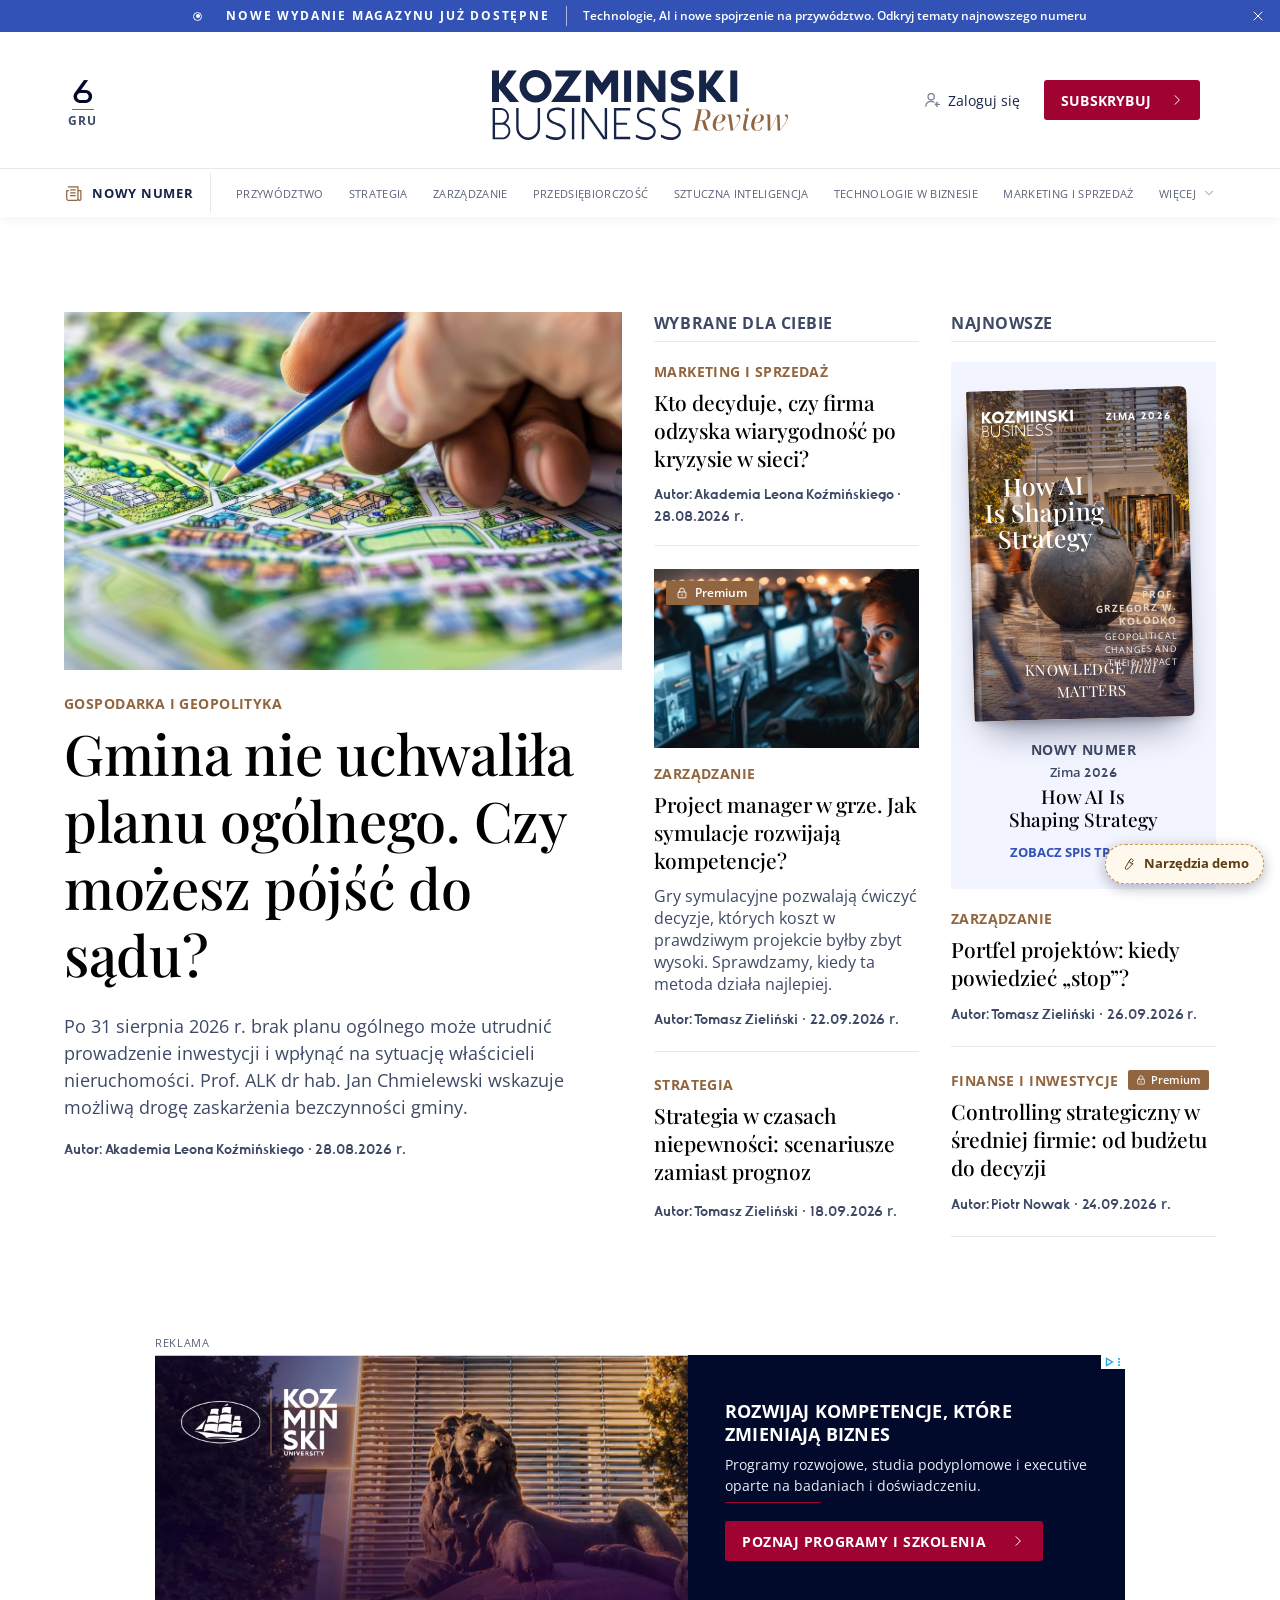
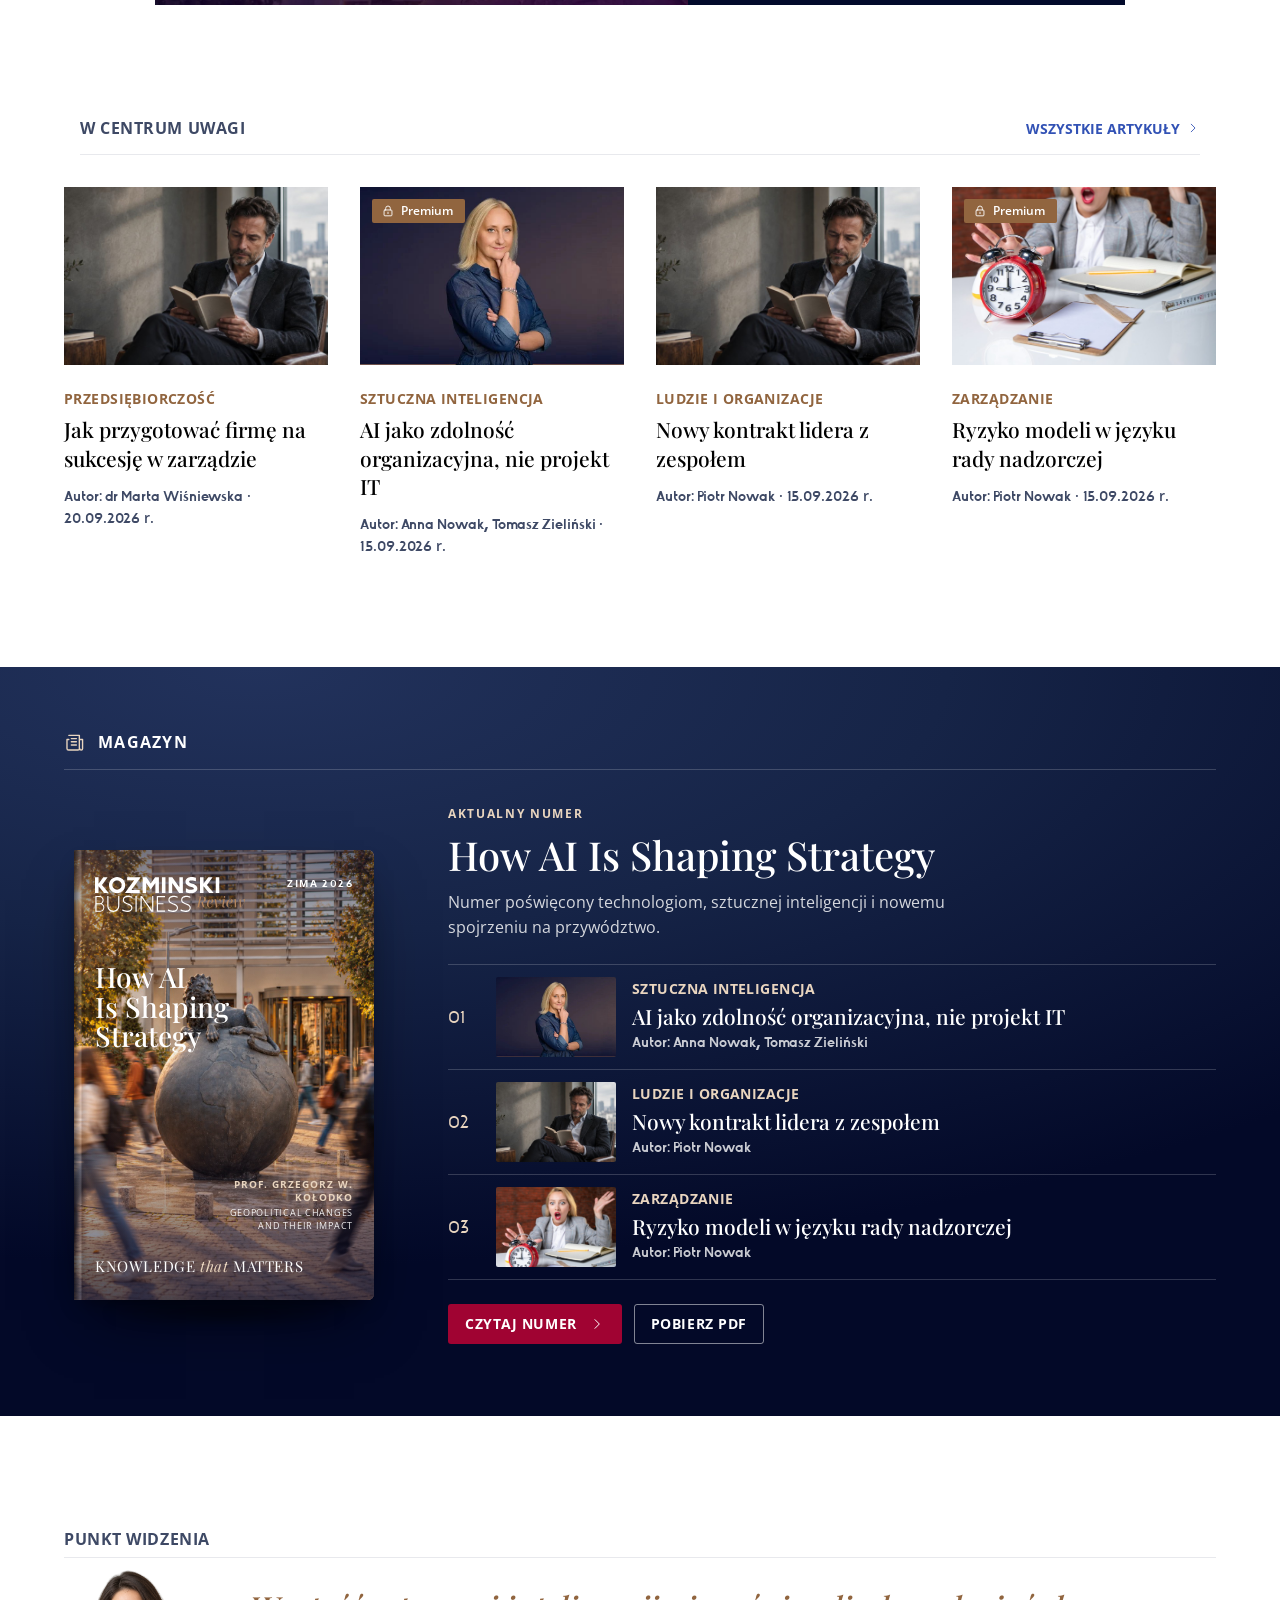
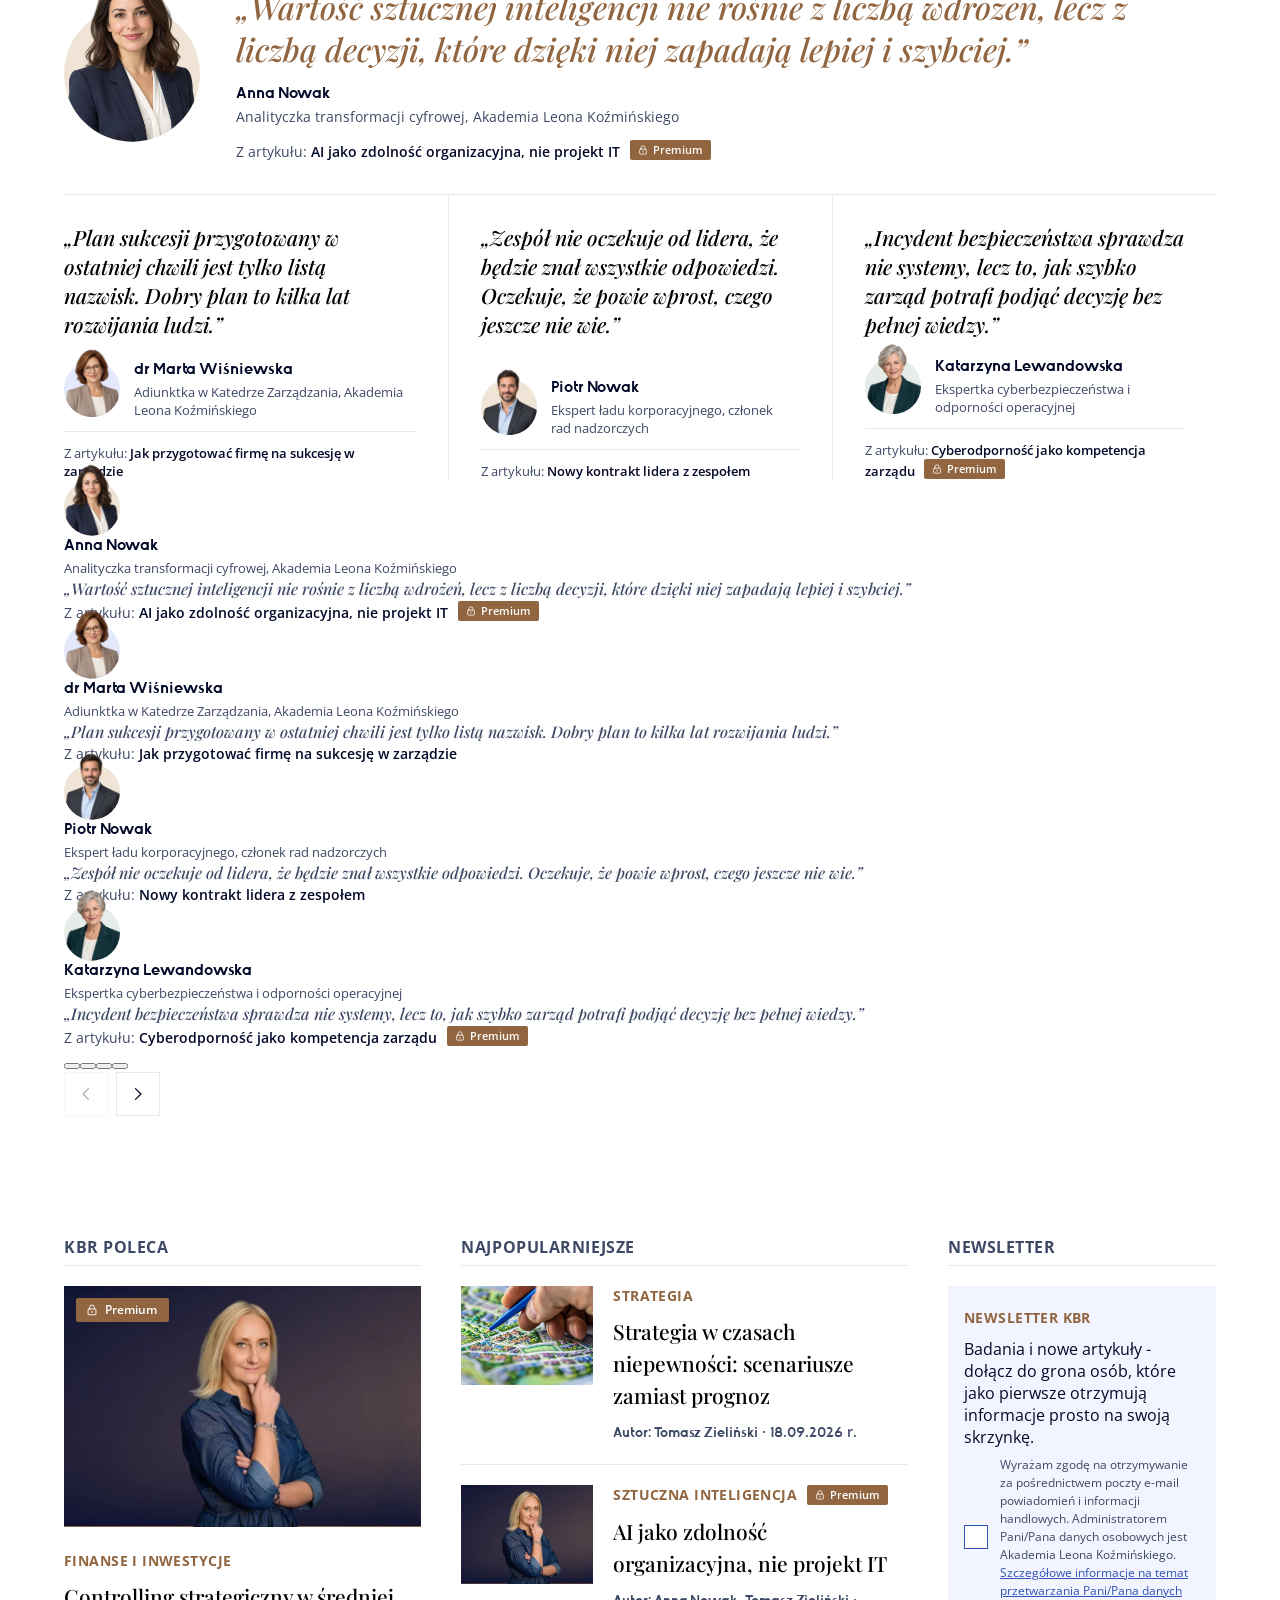
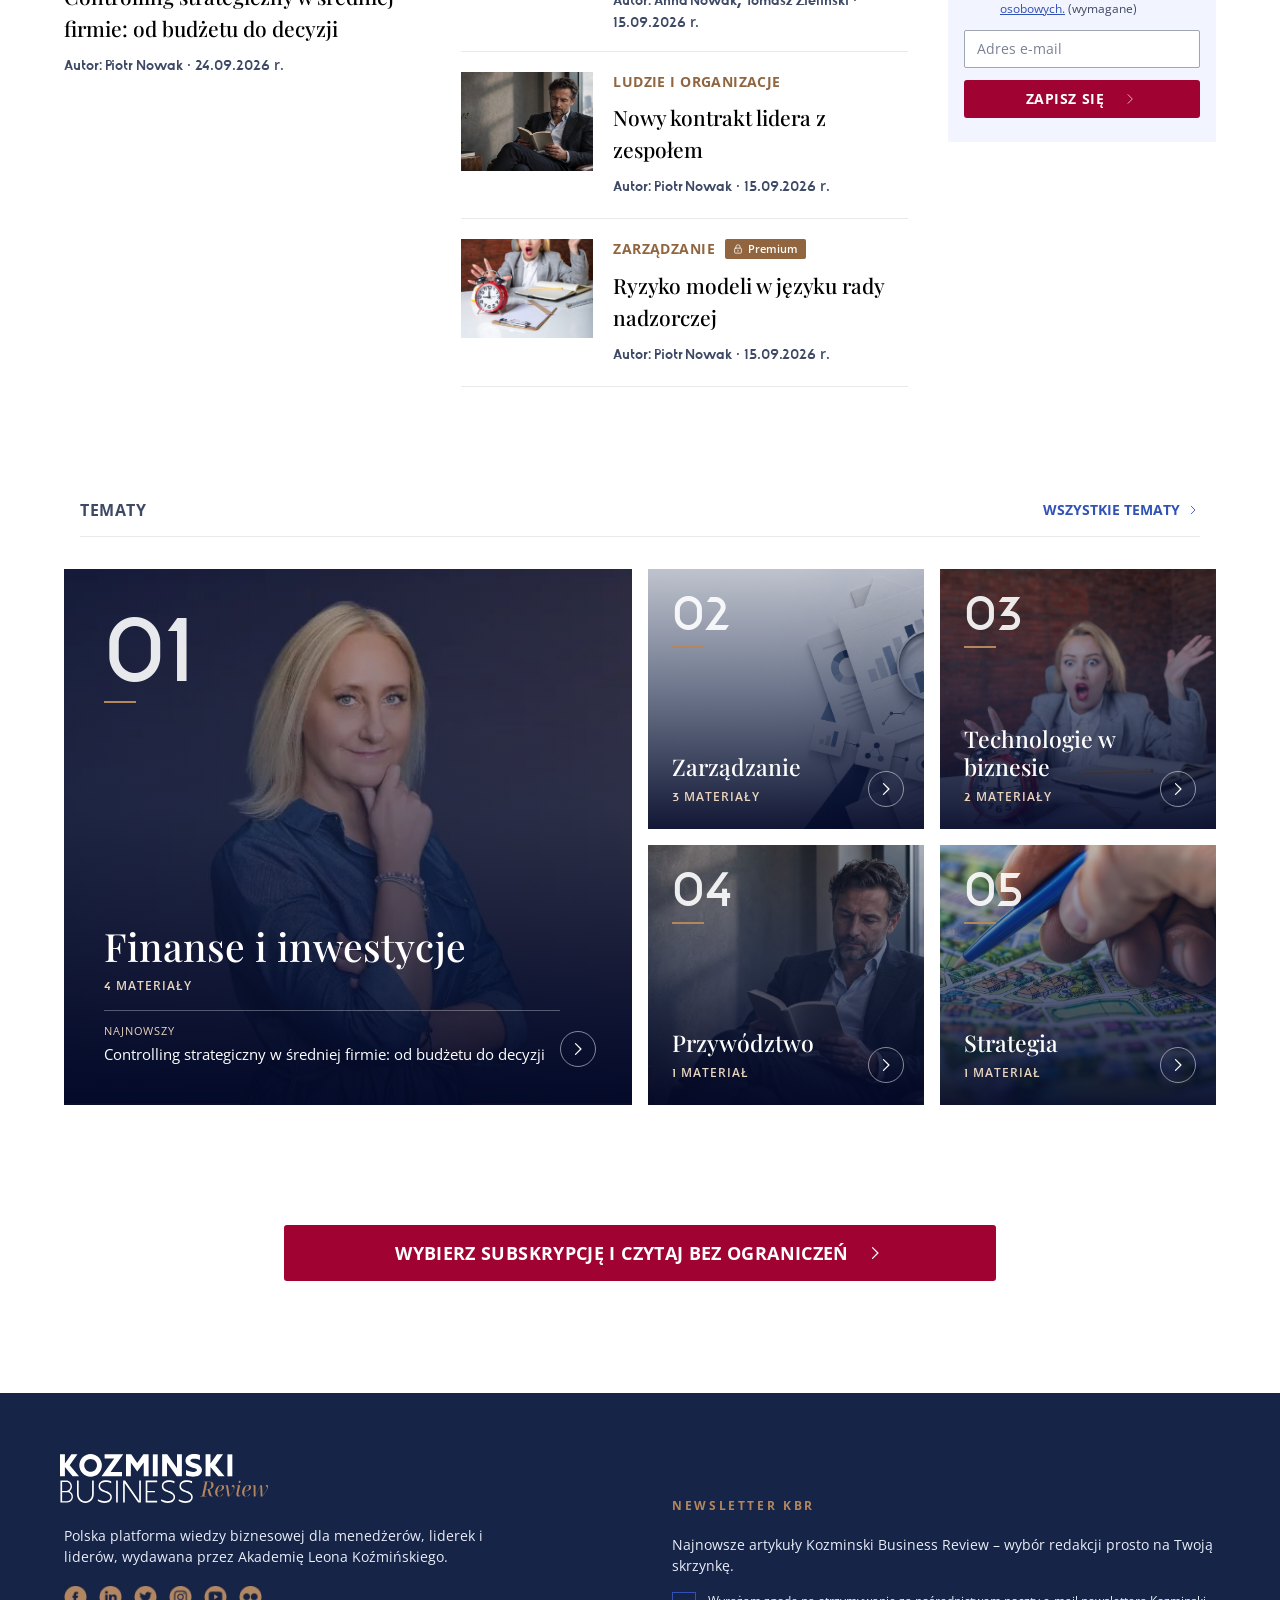
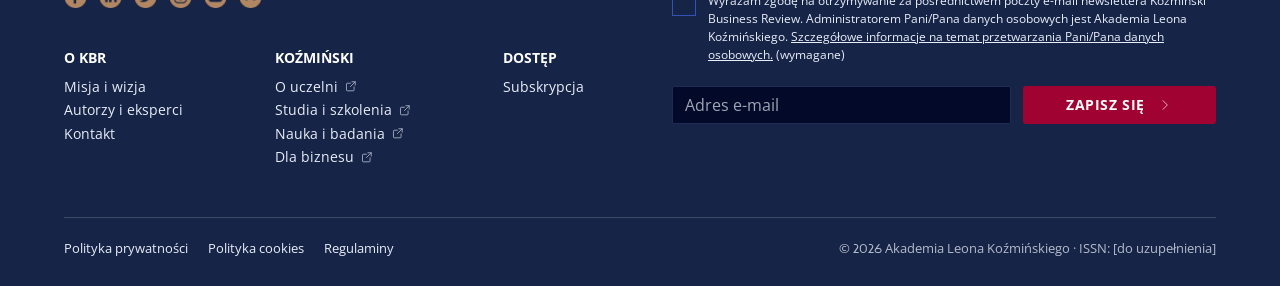
==== commit e9052958: "Add files via upload" ====
--- a/index.html
+++ b/index.html
@@ -1,7 +1,7 @@
 <!DOCTYPE html>
 <html lang="pl">
 <head>
-<meta name="kbr-build" content="20261027-2">
+<meta name="kbr-build" content="20261028-1">
 <meta charset="utf-8">
 <meta name="viewport" content="width=device-width, initial-scale=1">
 <title>Kozminski Business Review</title>
@@ -9,12 +9,12 @@
 <link rel="preconnect" href="https://fonts.googleapis.com">
 <link rel="preconnect" href="https://fonts.gstatic.com" crossorigin>
 <link rel="stylesheet" href="https://fonts.googleapis.com/css2?family=Playfair+Display:ital,wght@0,400..900;1,400..900&amp;display=swap">
-<link rel="stylesheet" href="assets/css/fonts.css?v=20261027-7">
-<link rel="stylesheet" href="assets/css/tokens.css?v=20261027-7">
-<link rel="stylesheet" href="assets/css/base.css?v=20261027-7">
-<link rel="stylesheet" href="assets/css/layout.css?v=20261027-7">
-<link rel="stylesheet" href="assets/css/components.css?v=20261027-7">
-<link rel="stylesheet" href="assets/css/pages.css?v=20261027-7">
+<link rel="stylesheet" href="assets/css/fonts.css?v=20261028-1">
+<link rel="stylesheet" href="assets/css/tokens.css?v=20261028-1">
+<link rel="stylesheet" href="assets/css/base.css?v=20261028-1">
+<link rel="stylesheet" href="assets/css/layout.css?v=20261028-1">
+<link rel="stylesheet" href="assets/css/components.css?v=20261028-1">
+<link rel="stylesheet" href="assets/css/pages.css?v=20261028-1">
 </head>
 <body>
 <a class="skip-link" href="#main" data-action="skip">Przejdź do treści</a>
@@ -23,26 +23,26 @@
 <div id="site-footer"></div>
 <div id="toast-region" class="toast-region" role="status" aria-live="polite"></div>
 
-<script src="assets/js/config.js?v=20261027-7"></script>
-<script src="assets/js/data/taxonomy.js?v=20261027-7"></script>
-<script src="assets/js/data/materials.js?v=20261027-7"></script>
-<script src="assets/js/services/storage.js?v=20261027-7"></script>
-<script src="assets/js/services/content.js?v=20261027-7"></script>
-<script src="assets/js/services/account.js?v=20261027-7"></script>
-<script src="assets/js/ui/icons.js?v=20261027-7"></script>
-<script src="assets/js/ui/core.js?v=20261027-7"></script>
-<script src="assets/js/ui/forms.js?v=20261027-7"></script>
-<script src="assets/js/ui/components.js?v=20261027-7"></script>
-<script src="assets/js/ui/flipbook.js?v=20261027-7"></script>
-<script src="assets/js/pages/home.js?v=20261027-7"></script>
-<script src="assets/js/pages/article.js?v=20261027-7"></script>
-<script src="assets/js/pages/lists.js?v=20261027-7"></script>
-<script src="assets/js/pages/auth.js?v=20261027-7"></script>
-<script src="assets/js/pages/account.js?v=20261027-7"></script>
-<script src="assets/js/pages/purchase.js?v=20261027-7"></script>
-<script src="assets/js/pages/misc.js?v=20261027-7"></script>
-<script src="assets/js/demo/demo-panel.js?v=20261027-7"></script>
-<script src="assets/js/app.js?v=20261027-7"></script>
+<script src="assets/js/config.js?v=20261028-1"></script>
+<script src="assets/js/data/taxonomy.js?v=20261028-1"></script>
+<script src="assets/js/data/materials.js?v=20261028-1"></script>
+<script src="assets/js/services/storage.js?v=20261028-1"></script>
+<script src="assets/js/services/content.js?v=20261028-1"></script>
+<script src="assets/js/services/account.js?v=20261028-1"></script>
+<script src="assets/js/ui/icons.js?v=20261028-1"></script>
+<script src="assets/js/ui/core.js?v=20261028-1"></script>
+<script src="assets/js/ui/forms.js?v=20261028-1"></script>
+<script src="assets/js/ui/components.js?v=20261028-1"></script>
+<script src="assets/js/ui/flipbook.js?v=20261028-1"></script>
+<script src="assets/js/pages/home.js?v=20261028-1"></script>
+<script src="assets/js/pages/article.js?v=20261028-1"></script>
+<script src="assets/js/pages/lists.js?v=20261028-1"></script>
+<script src="assets/js/pages/auth.js?v=20261028-1"></script>
+<script src="assets/js/pages/account.js?v=20261028-1"></script>
+<script src="assets/js/pages/purchase.js?v=20261028-1"></script>
+<script src="assets/js/pages/misc.js?v=20261028-1"></script>
+<script src="assets/js/demo/demo-panel.js?v=20261028-1"></script>
+<script src="assets/js/app.js?v=20261028-1"></script>
 <script>KBR.app.init();</script>
 </body>
 </html>
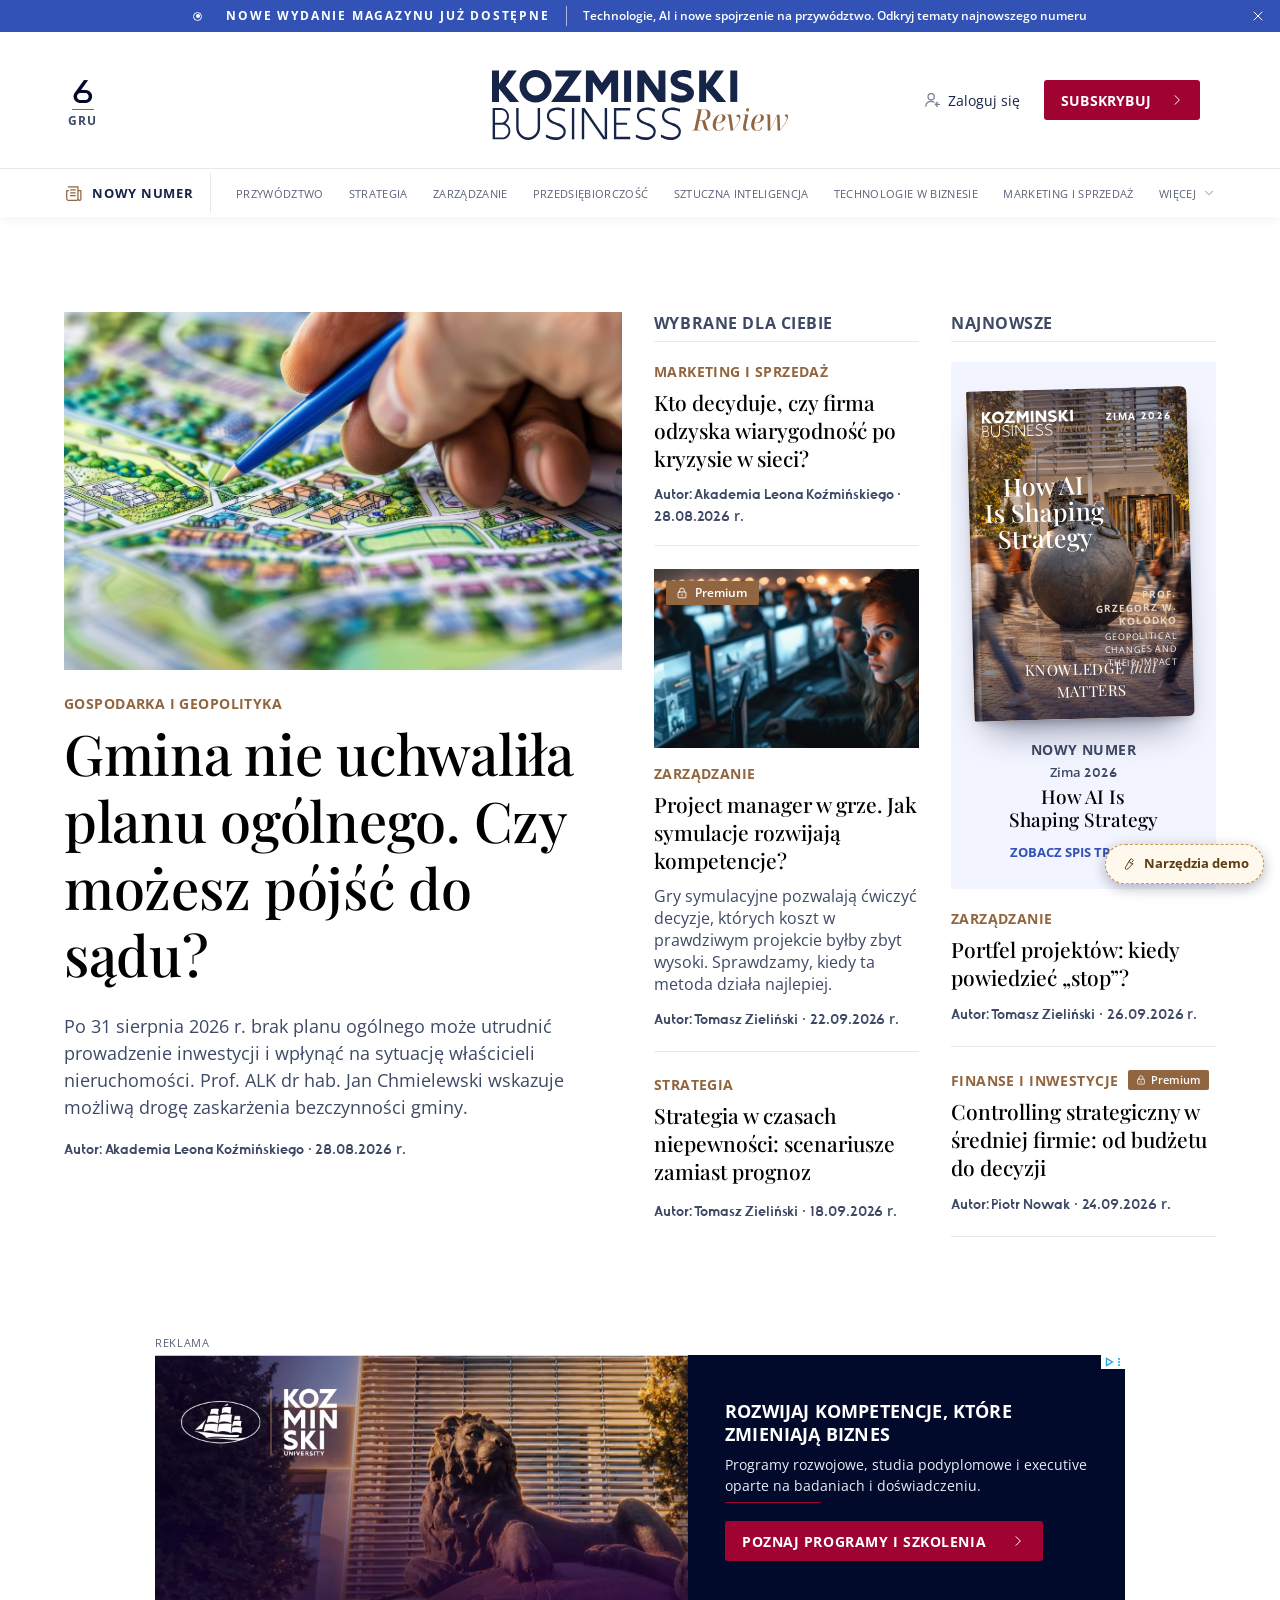
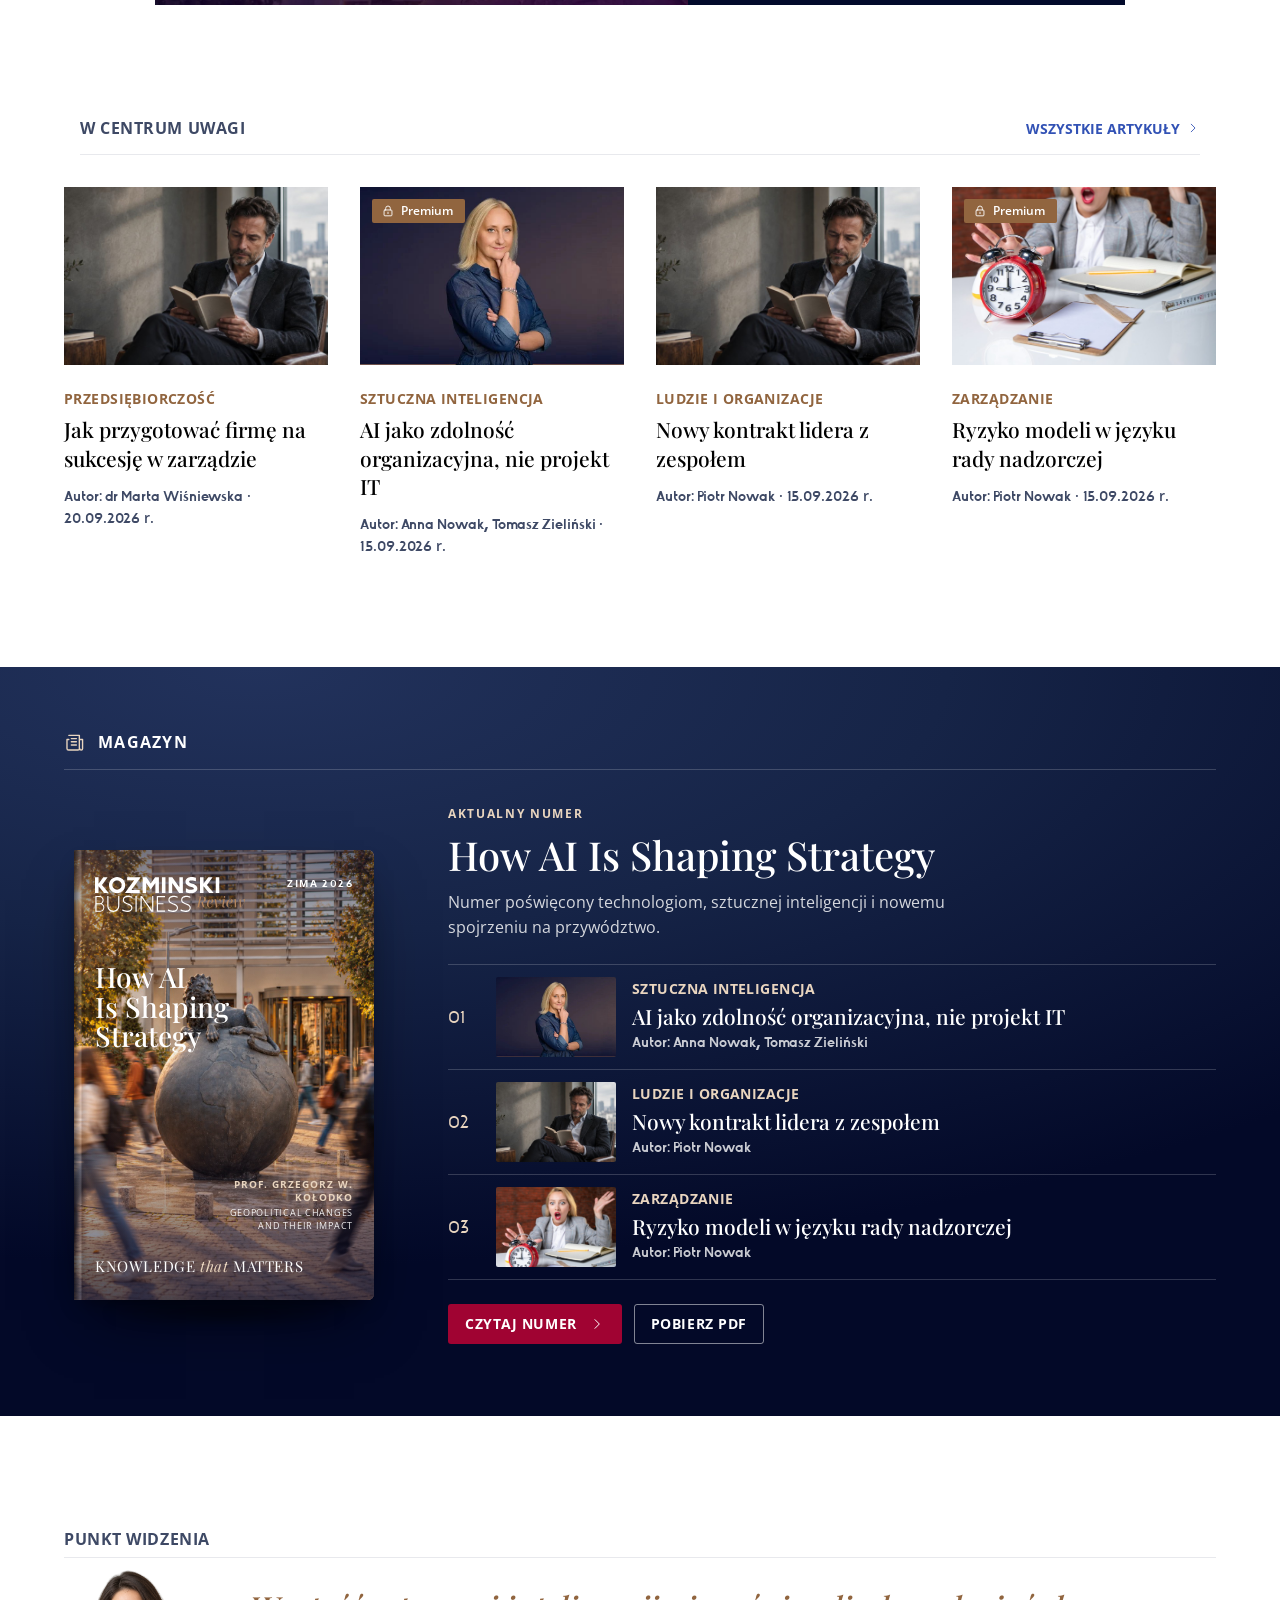
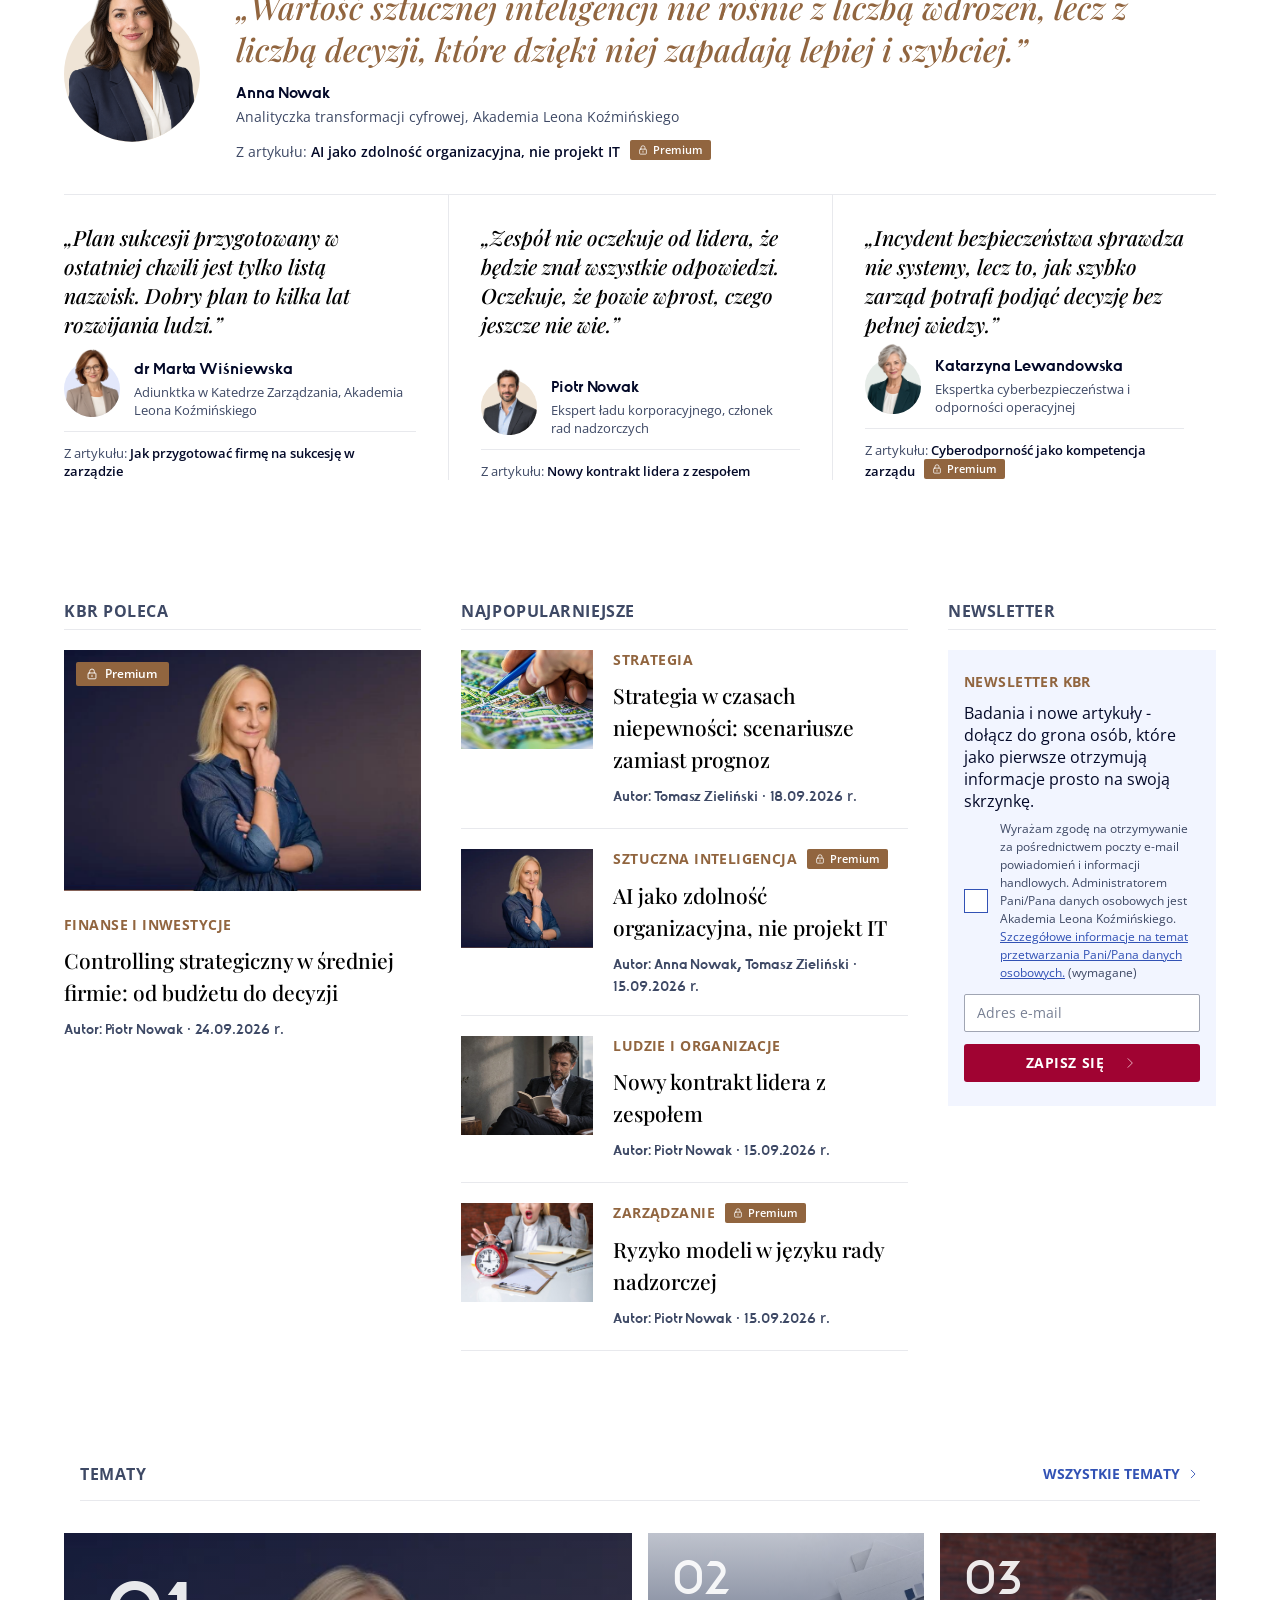
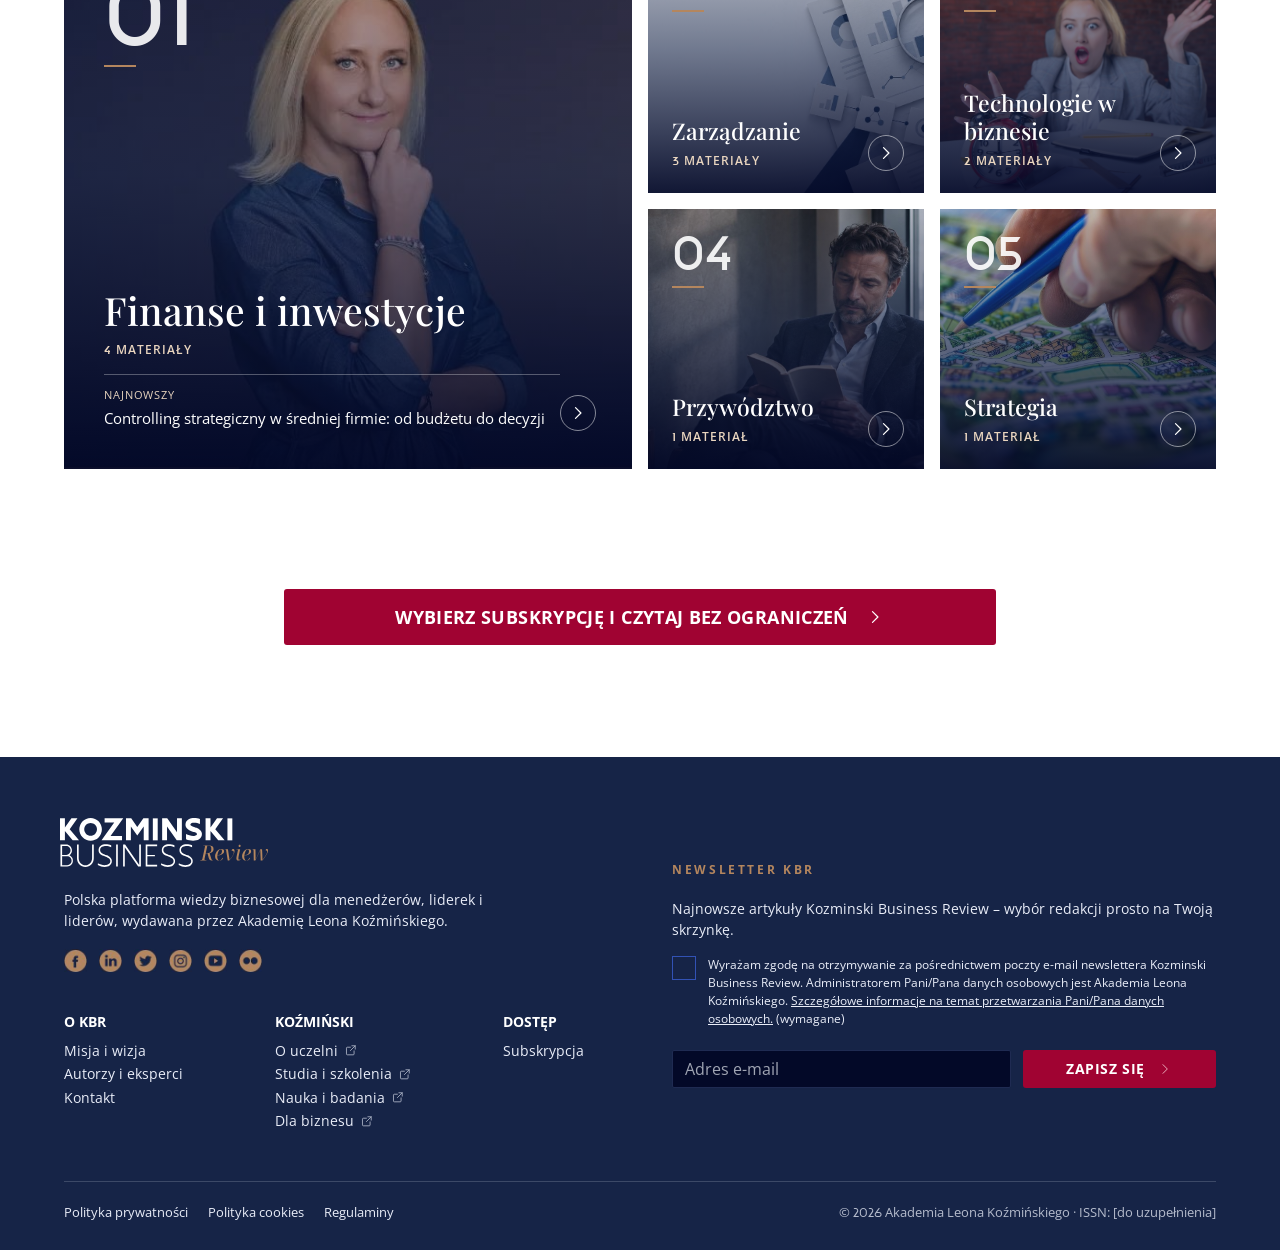
==== commit 1ff46228: "Add files via upload" ====
--- a/index.html
+++ b/index.html
@@ -1,7 +1,7 @@
 <!DOCTYPE html>
 <html lang="pl">
 <head>
-<meta name="kbr-build" content="20261028-1">
+<meta name="kbr-build" content="20261028-5">
 <meta charset="utf-8">
 <meta name="viewport" content="width=device-width, initial-scale=1">
 <title>Kozminski Business Review</title>
@@ -9,12 +9,12 @@
 <link rel="preconnect" href="https://fonts.googleapis.com">
 <link rel="preconnect" href="https://fonts.gstatic.com" crossorigin>
 <link rel="stylesheet" href="https://fonts.googleapis.com/css2?family=Playfair+Display:ital,wght@0,400..900;1,400..900&amp;display=swap">
-<link rel="stylesheet" href="assets/css/fonts.css?v=20261028-1">
-<link rel="stylesheet" href="assets/css/tokens.css?v=20261028-1">
-<link rel="stylesheet" href="assets/css/base.css?v=20261028-1">
-<link rel="stylesheet" href="assets/css/layout.css?v=20261028-1">
-<link rel="stylesheet" href="assets/css/components.css?v=20261028-1">
-<link rel="stylesheet" href="assets/css/pages.css?v=20261028-1">
+<link rel="stylesheet" href="assets/css/fonts.css?v=20261029-12">
+<link rel="stylesheet" href="assets/css/tokens.css?v=20261029-12">
+<link rel="stylesheet" href="assets/css/base.css?v=20261029-12">
+<link rel="stylesheet" href="assets/css/layout.css?v=20261029-12">
+<link rel="stylesheet" href="assets/css/components.css?v=20261029-12">
+<link rel="stylesheet" href="assets/css/pages.css?v=20261029-12">
 </head>
 <body>
 <a class="skip-link" href="#main" data-action="skip">Przejdź do treści</a>
@@ -23,26 +23,26 @@
 <div id="site-footer"></div>
 <div id="toast-region" class="toast-region" role="status" aria-live="polite"></div>
 
-<script src="assets/js/config.js?v=20261028-1"></script>
-<script src="assets/js/data/taxonomy.js?v=20261028-1"></script>
-<script src="assets/js/data/materials.js?v=20261028-1"></script>
-<script src="assets/js/services/storage.js?v=20261028-1"></script>
-<script src="assets/js/services/content.js?v=20261028-1"></script>
-<script src="assets/js/services/account.js?v=20261028-1"></script>
-<script src="assets/js/ui/icons.js?v=20261028-1"></script>
-<script src="assets/js/ui/core.js?v=20261028-1"></script>
-<script src="assets/js/ui/forms.js?v=20261028-1"></script>
-<script src="assets/js/ui/components.js?v=20261028-1"></script>
-<script src="assets/js/ui/flipbook.js?v=20261028-1"></script>
-<script src="assets/js/pages/home.js?v=20261028-1"></script>
-<script src="assets/js/pages/article.js?v=20261028-1"></script>
-<script src="assets/js/pages/lists.js?v=20261028-1"></script>
-<script src="assets/js/pages/auth.js?v=20261028-1"></script>
-<script src="assets/js/pages/account.js?v=20261028-1"></script>
-<script src="assets/js/pages/purchase.js?v=20261028-1"></script>
-<script src="assets/js/pages/misc.js?v=20261028-1"></script>
-<script src="assets/js/demo/demo-panel.js?v=20261028-1"></script>
-<script src="assets/js/app.js?v=20261028-1"></script>
+<script src="assets/js/config.js?v=20261029-12"></script>
+<script src="assets/js/data/taxonomy.js?v=20261029-12"></script>
+<script src="assets/js/data/materials.js?v=20261029-12"></script>
+<script src="assets/js/services/storage.js?v=20261029-12"></script>
+<script src="assets/js/services/content.js?v=20261029-12"></script>
+<script src="assets/js/services/account.js?v=20261029-12"></script>
+<script src="assets/js/ui/icons.js?v=20261029-12"></script>
+<script src="assets/js/ui/core.js?v=20261029-12"></script>
+<script src="assets/js/ui/forms.js?v=20261029-12"></script>
+<script src="assets/js/ui/components.js?v=20261029-12"></script>
+<script src="assets/js/ui/flipbook.js?v=20261029-12"></script>
+<script src="assets/js/pages/home.js?v=20261029-12"></script>
+<script src="assets/js/pages/article.js?v=20261029-12"></script>
+<script src="assets/js/pages/lists.js?v=20261029-12"></script>
+<script src="assets/js/pages/auth.js?v=20261029-12"></script>
+<script src="assets/js/pages/account.js?v=20261029-12"></script>
+<script src="assets/js/pages/purchase.js?v=20261029-12"></script>
+<script src="assets/js/pages/misc.js?v=20261029-12"></script>
+<script src="assets/js/demo/demo-panel.js?v=20261029-12"></script>
+<script src="assets/js/app.js?v=20261029-12"></script>
 <script>KBR.app.init();</script>
 </body>
 </html>
--- a/assets/css/pages.css
+++ b/assets/css/pages.css
@@ -766,7 +766,37 @@
 .op > .op__from { margin-top: -6px; padding-top: 12px; border-top: 1px solid var(--c-border); font-size: 13px; line-height: 18px; }
 .op__who { display: flex; flex-direction: column; gap: 2px; }
 .op__from .badge--sm { vertical-align: 1px; margin-left: 6px; }
-@media (max-width: 900px) { .op-feat { grid-template-columns: 88px minmax(0, 1fr); gap: 20px; align-items: start; } .op-feat .person-photo--136 { width: 88px; height: 88px; } .op-feat .op__quote { font-size: 24px; line-height: 33px; } .op-list { grid-template-columns: 1fr; } .op-list > li { padding: 24px 0 0; } .op-list > li + li { border-left: 0; border-top: 1px solid var(--c-border); margin-top: 24px; } }
+@media (min-width: 761px) and (max-width: 1100px) {
+  .op-feat { grid-template-columns: 112px minmax(0, 1fr); gap: 28px; align-items: start; padding-bottom: 28px; }
+  .op-feat .person-photo--136 { width: 112px; height: 112px; font-size: 36px; }
+  .op-feat .op__quote { font-size: 26px; line-height: 36px; }
+  .op-list { grid-auto-flow: row; grid-template-columns: repeat(3, minmax(0, 1fr)); grid-auto-columns: auto; overflow: visible; }
+  .op-list > li { padding: 24px 20px 0; margin: 0; border-top: 0; }
+  .op-list > li:first-child { padding-left: 0; }
+  .op-list > li:last-child { padding-right: 0; }
+  .op-list > li + li { border-left: 1px solid var(--c-border); }
+  .op { gap: 16px; }
+  .op .op__quote { font-size: 18px; line-height: 26px; }
+  .op__cap { flex-direction: column; align-items: flex-start; gap: 10px; }
+  .home-quote .op-head .op-nav { display: none; }
+}
+.op-m { display: none; }
+@media (max-width: 760px) {
+  .home-quote .op-feat, .home-quote .op-list, .home-quote .op-head .op-nav { display: none !important; }
+  .op-m { display: block; margin-top: 24px; }
+  .op-m__list { list-style: none; margin: 0 calc(var(--gutter, 20px) * -1); padding: 0 var(--gutter, 20px); display: grid; grid-auto-flow: column; grid-auto-columns: 86%; gap: 12px; overflow-x: auto; scroll-snap-type: x mandatory; scroll-padding: 0 var(--gutter, 20px); scrollbar-width: none; overscroll-behavior-x: contain; }
+  .op-m__list::-webkit-scrollbar { display: none; }
+  .op-m__list > li { scroll-snap-align: start; display: flex; }
+  .op-m__card { flex: 1; display: flex; flex-direction: column; gap: 20px; padding: 24px 20px 20px; border: 1px solid var(--c-border); border-top: 2px solid var(--c-gold); background: #fff; }
+  .op-m__who { display: flex; align-items: center; gap: 14px; }
+  .op-m__card .op__quote { flex: 1; font-size: 22px; line-height: 31px; color: var(--c-gold); }
+  .op-m__card .op__from { padding-top: 14px; border-top: 1px solid var(--c-border); font-size: 13px; line-height: 18px; }
+  .op-m__bar { margin-top: 16px; display: flex; align-items: center; justify-content: space-between; gap: 16px; }
+  .op-m__dots { display: flex; gap: 0; }
+  .op-m__dot { width: 28px; height: 44px; padding: 0; border: 0; background: none; cursor: pointer; display: grid; place-items: center; }
+  .op-m__dot::before { content: ''; width: 8px; height: 8px; border-radius: 50%; background: var(--c-border); transition: background .2s ease, width .2s ease; }
+  .op-m__dot[aria-current="true"]::before { width: 20px; border-radius: 4px; background: var(--c-ink); }
+}
 .topic-mosaic { margin-top: 32px; display: grid; grid-template-columns: repeat(4, minmax(0, 1fr)); grid-auto-rows: 260px; gap: 16px; }
 .topic-tile { position: relative; overflow: hidden; display: flex; flex-direction: column; justify-content: flex-end; padding: 24px; color: #fff; background: var(--c-navy); text-decoration: none; }
 .topic-tile--lg { grid-column: span 2; grid-row: span 2; padding: 40px; }
@@ -1081,7 +1111,7 @@
 .split__text .pull--wide { margin: 20px 0 !important; }
 .prose .split__fig { margin: 0; display: flex; flex-direction: column; min-height: 0; }
 .prose .split__fig img { flex: 1 1 auto; width: 100%; height: 100%; min-height: 320px; object-fit: cover; display: block; }
-@media (max-width: 600px) { .prose .split { grid-template-columns: 1fr; } .prose .split__fig { order: -1; } .prose .split__fig img { min-height: 0; aspect-ratio: 4 / 3; height: auto; } }
+@media (max-width: 600px) { .prose .split { grid-template-columns: 1fr; } .prose .split__fig { display: none; } }
 
 .article-tagbar { margin-top: 20px; display: flex; flex-wrap: wrap; align-items: center; justify-content: space-between; gap: 12px 24px; }
 .article-tagbar .tags-row { margin-top: 0 !important; flex: 1 1 auto; min-width: 0; }
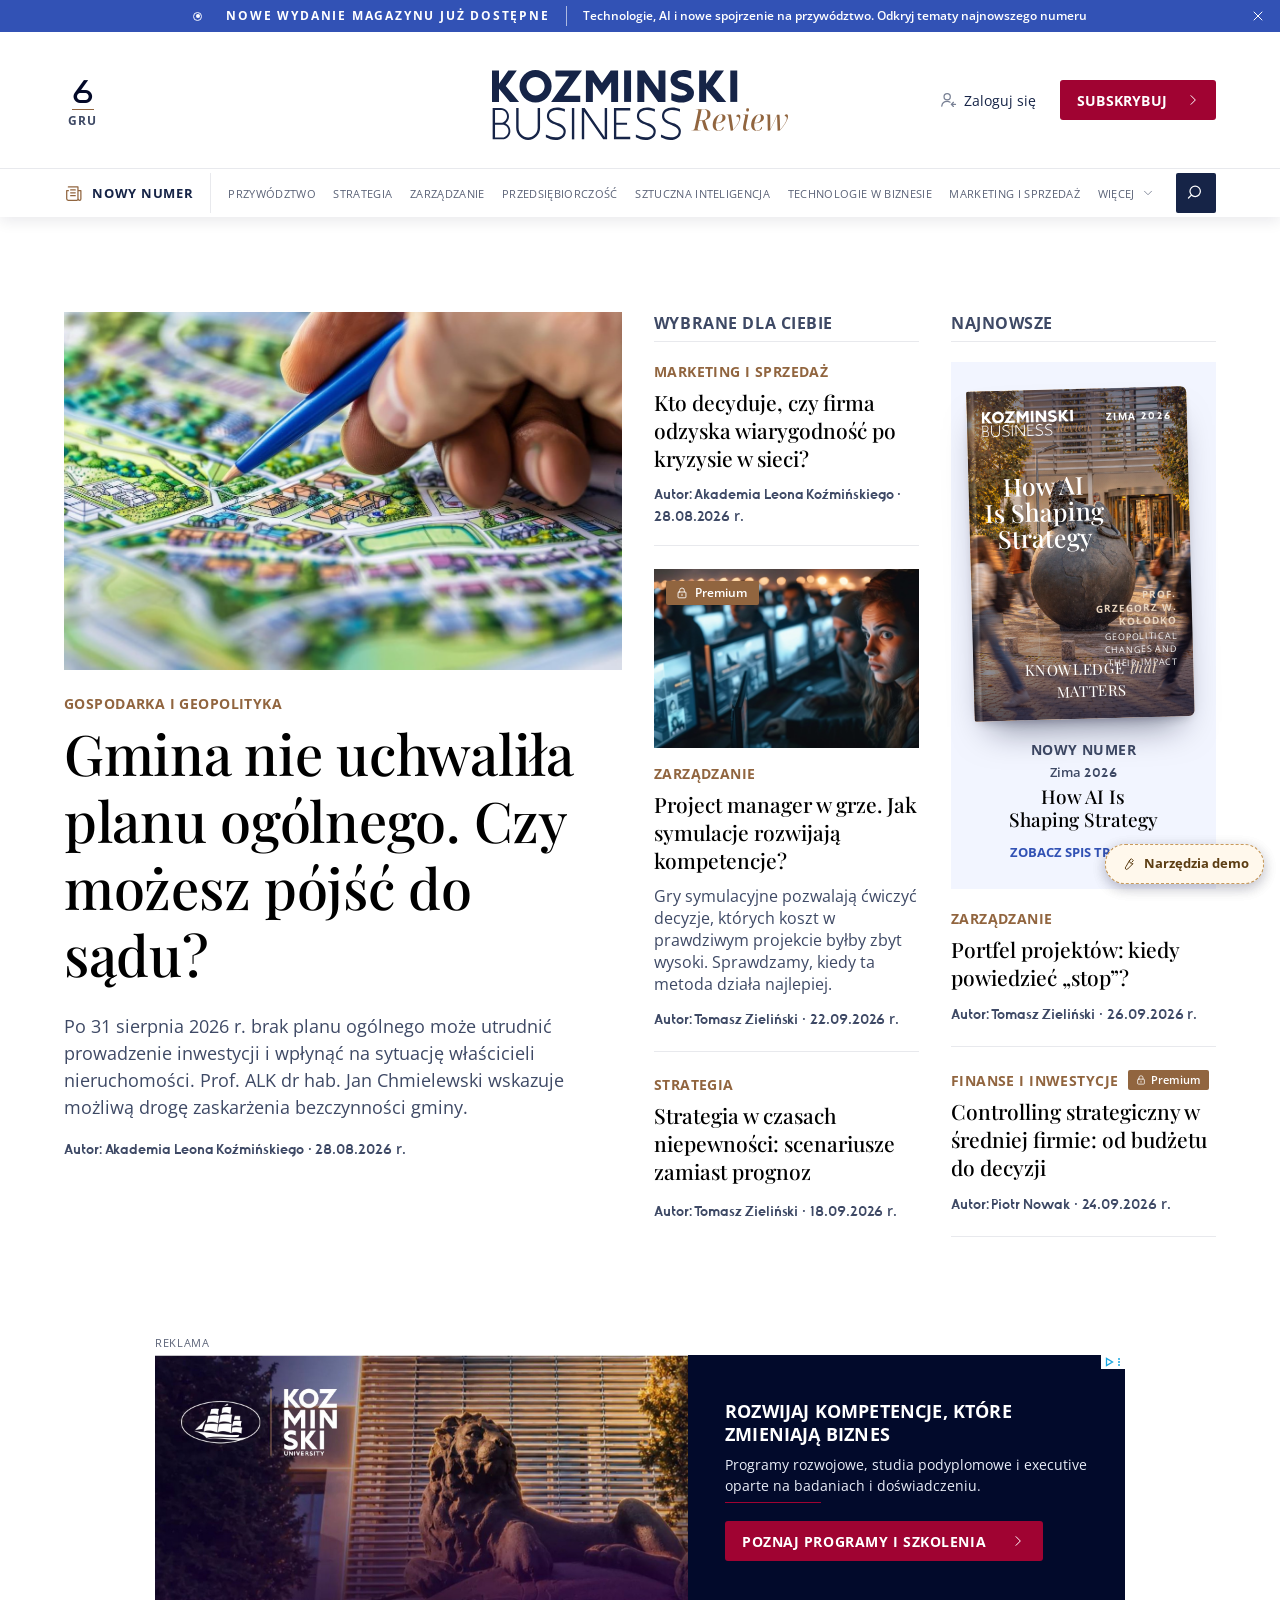
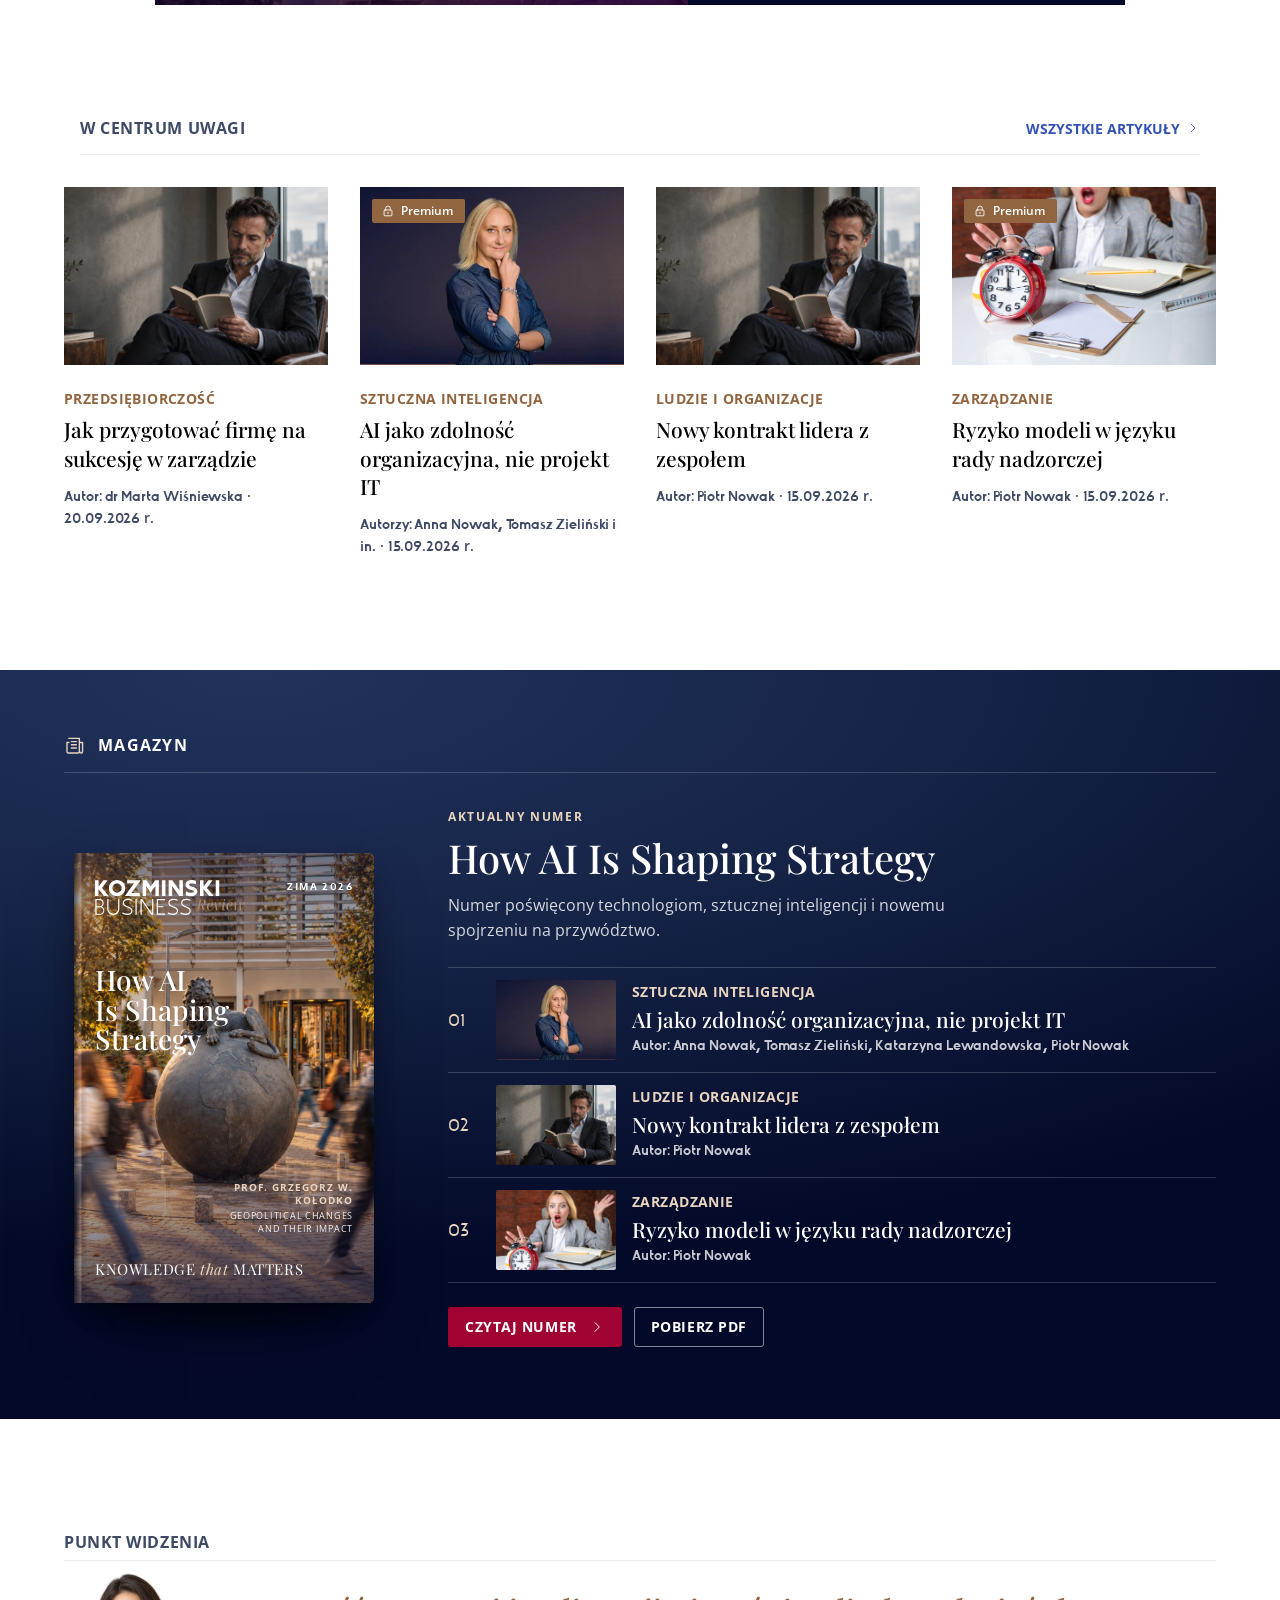
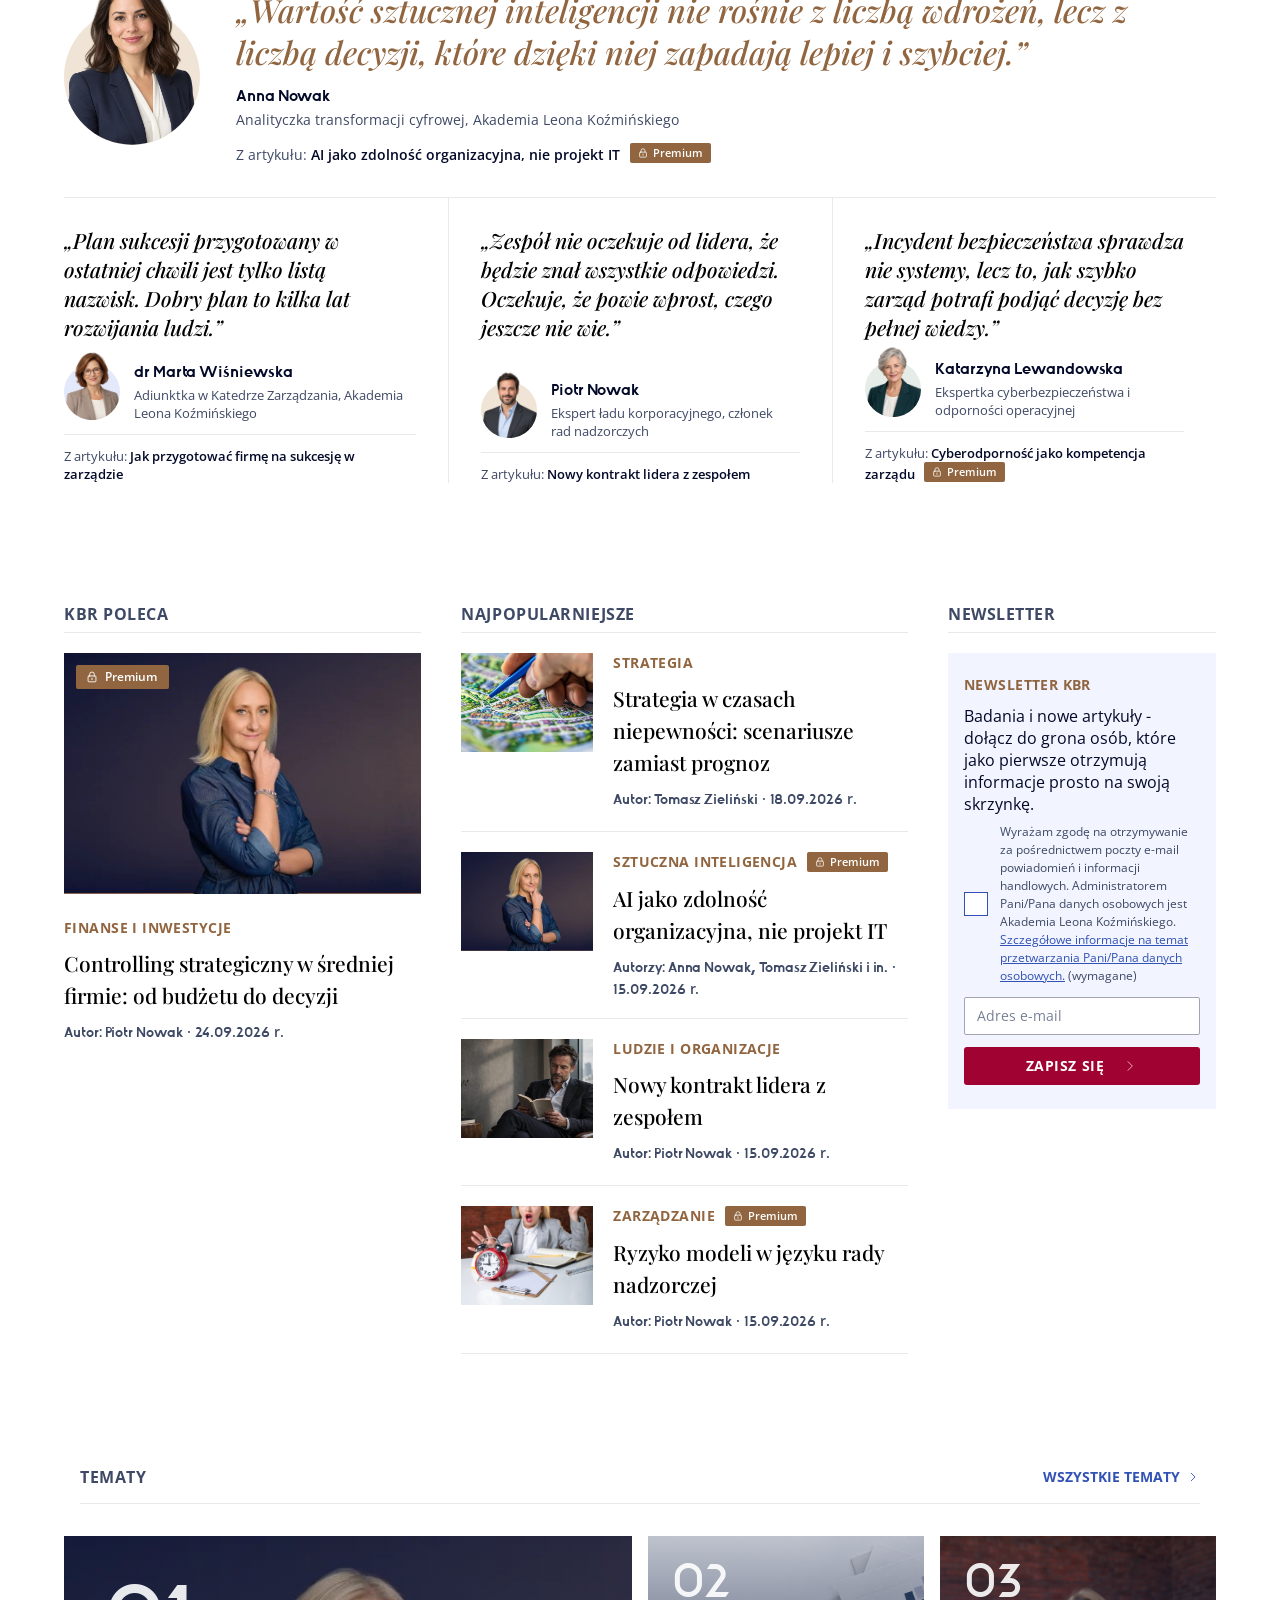
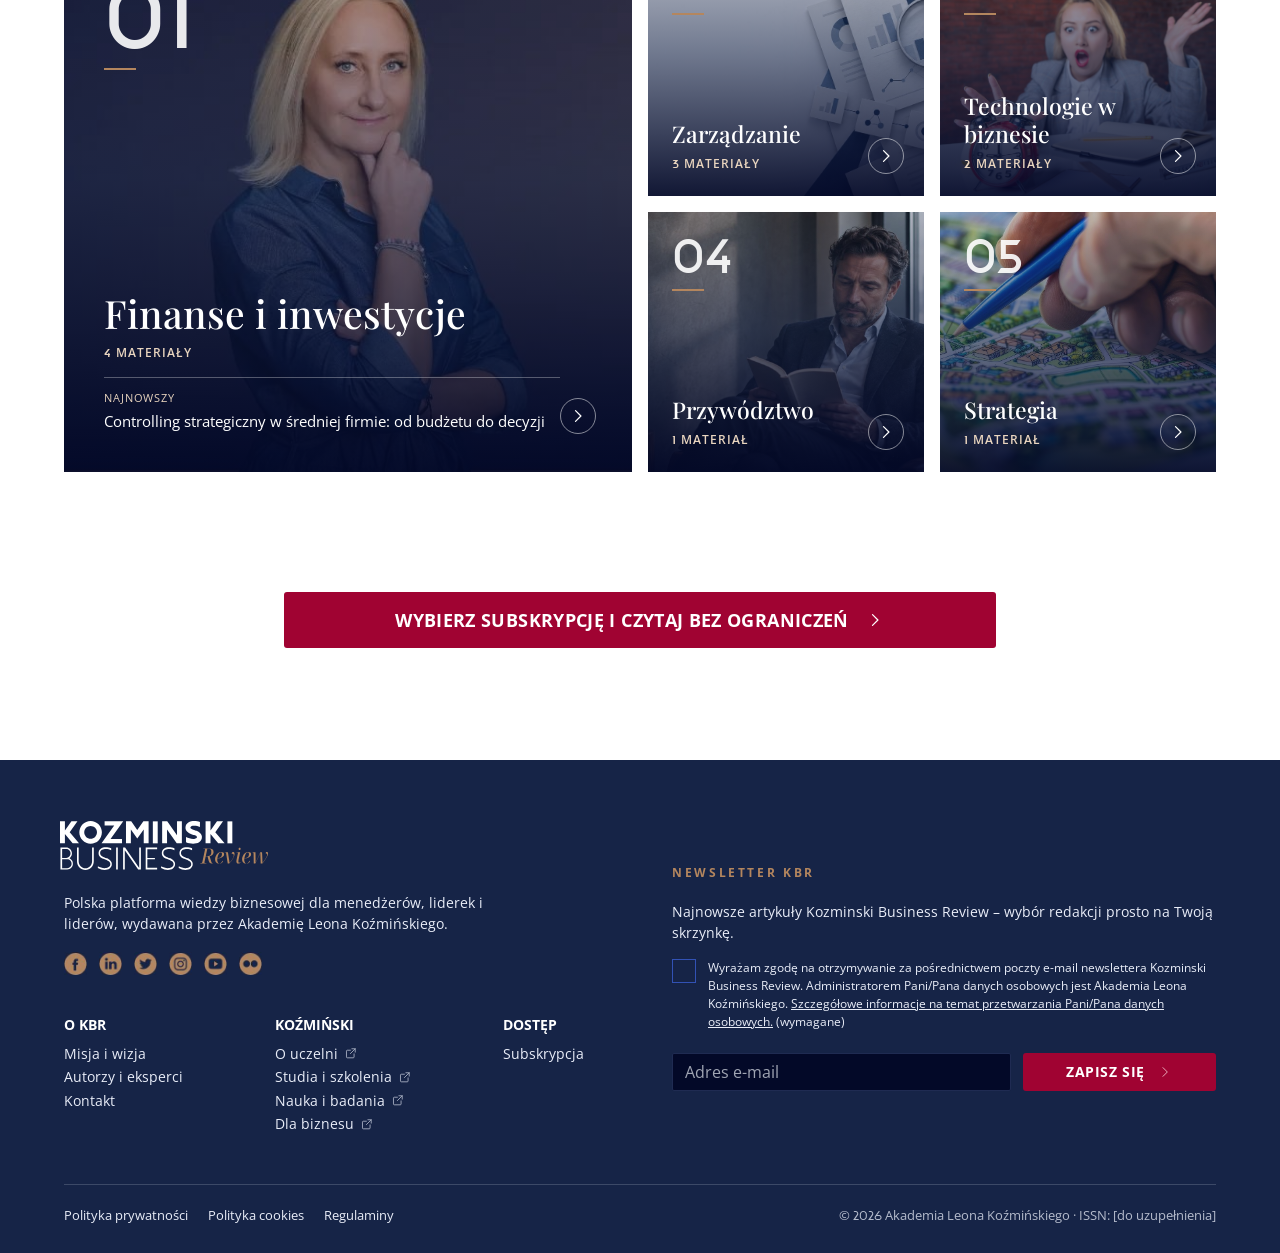
==== commit 347fa666: "Add files via upload" ====
--- a/index.html
+++ b/index.html
@@ -1,7 +1,7 @@
 <!DOCTYPE html>
 <html lang="pl">
 <head>
-<meta name="kbr-build" content="20261028-5">
+<meta name="kbr-build" content="20261029-12">
 <meta charset="utf-8">
 <meta name="viewport" content="width=device-width, initial-scale=1">
 <title>Kozminski Business Review</title>
--- a/assets/css/tokens.css
+++ b/assets/css/tokens.css
@@ -57,7 +57,7 @@
   /* Kształty */
   --radius: 2px;
   --radius-btn: 3px;
-  --shadow-nav: 0 4px 10px rgba(3, 9, 40, 0.04);
+  --shadow-nav: 0 4px 14px rgba(3, 9, 40, 0.09);
   --shadow-card: 0 2px 8px rgba(22, 36, 71, 0.14);
 }
 
--- a/assets/css/layout.css
+++ b/assets/css/layout.css
@@ -53,7 +53,7 @@
 .search input::placeholder { color: var(--c-placeholder); }
 .search input:focus { border-color: var(--c-blue); outline: none; box-shadow: 0 0 0 1px var(--c-blue); }
 
-.masthead__actions { margin-left: 0; padding-right: 16px; display: flex; align-items: center; gap: 22px; }
+.masthead__actions { margin-left: 0; padding-right: 0; display: flex; align-items: center; gap: 22px; }
 .masthead__actions .menu--lang { margin-right: 0; }
 .hdr-link {
   display: inline-flex; align-items: center; gap: 6px; height: 40px; padding: 0 2px;
@@ -66,6 +66,22 @@
 .hdr-link .chev { color: var(--c-placeholder); }
 .hdr-link:hover .hdr-premium { color: #fff; }
 .hdr-premium.hdr-premium--print { background: var(--c-navy); }
+.hdr-premium.hdr-premium--digital { background: var(--c-blue, #3252B5); }
+.site-search { display: none; padding: 16px 0 20px; border-top: 1px solid var(--c-border); }
+.mainnav__search { margin-left: 4px; }
+.mainnav__search-btn { width: 40px; height: 40px; display: inline-flex; align-items: center; justify-content: center; padding: 0; border: 0; border-radius: var(--radius, 2px); background: var(--c-navy); color: #fff; cursor: pointer; transition: background .2s ease; }
+.mainnav__search-btn:hover, .mainnav__search-btn[aria-expanded="true"] { background: var(--c-gold); }
+.mainnav__search-btn svg { color: #fff; }
+.hdr-search-btn { display: none !important; }
+.mobile-drawer__search { padding: 16px 0 12px; }
+.mobile-drawer__search .search { display: block !important; margin: 0; }
+.mobile-drawer__search .search input { height: 44px; font-size: 16px; }
+@media (max-width: 420px) { .masthead .logo__img { height: 34px !important; width: auto; } .masthead__actions { gap: 2px !important; } .masthead .btn--primary { padding: 0 10px !important; gap: 6px !important; } }
+.site-search.is-open { display: block; }
+.site-search .search { display: block !important; margin: 0 auto; max-width: 720px; }
+.site-search .search input { height: 44px; font-size: 15px; }
+.hdr-search-btn { background: none; border: 0; cursor: pointer; font: inherit; }
+.hdr-search-btn[aria-expanded="true"] svg { color: var(--c-blue, #3252B5); }
 .hdr-premium { font-size: 11px; line-height: 16px; font-weight: 700; color: #fff; background: var(--c-gold); padding: 1px 6px; border-radius: 2px; text-transform: uppercase; letter-spacing: .04em; }
 .masthead .btn--primary { height: 40px; padding: 0 14px 0 16px; gap: 18px; min-width: 154px; letter-spacing: 0.015em; }
 .icon-btn { display: none; width: 44px; height: 44px; align-items: center; justify-content: center; background: none; border: 0; color: var(--c-navy); border-radius: var(--radius); }
@@ -133,7 +149,12 @@
   .logo__word span + span { font-size: 13px; line-height: 16px; }
   .search { display: none; }
   .masthead__actions { gap: 4px; padding-right: 0; }
-  .masthead__actions .hdr-link, .masthead__actions .menu--lang { display: none; }
+  .masthead__actions .menu--lang { display: none; }
+  .masthead__actions .hdr-link { width: 44px; height: 44px; justify-content: center; padding: 0; }
+  .masthead__actions .hdr-link > span:not(.chev):not(.hdr-premium) { position: absolute; width: 1px; height: 1px; overflow: hidden; clip: rect(0 0 0 0); white-space: nowrap; }
+  .masthead__actions .hdr-link .chev, .masthead__actions .hdr-link .hdr-premium { display: none; }
+  .masthead__actions .hdr-link svg { color: var(--c-navy); }
+  .mobile-drawer__topics { border-bottom: 0; padding-bottom: 20px; }
   .masthead .btn--primary { min-width: 0; height: 36px; padding: 0 12px; gap: 8px; font-size: 13px; }
   .icon-btn { display: inline-flex; }
   .mainnav { display: none; }
@@ -141,17 +162,46 @@
   .mobile-search.is-open { display: block; }
   .mobile-search .search { display: block; margin: 0; }
   .mobile-search .search input { height: 44px; }
-  .mobile-drawer.is-open { display: block; border-top: 1px solid var(--c-border); max-height: calc(100vh - 110px); overflow-y: auto; }
+  .mobile-drawer.is-open { display: block; border-top: 1px solid var(--c-border); max-height: var(--drawer-max, calc(100dvh - 120px)); overflow-y: auto; overscroll-behavior: contain; }
+  .mobile-drawer__list { list-style: none; margin: 0; padding: 0; }
   .mobile-drawer__list > li { border-bottom: 1px solid var(--c-border); }
-  .mobile-drawer__list a, .mobile-drawer__list button.drawer-toggle {
-    display: flex; justify-content: space-between; align-items: center; width: 100%; min-height: 52px; padding: 0;
-    background: none; border: 0; font-size: 15px; text-transform: uppercase; letter-spacing: .02em; color: var(--c-text); text-align: left;
-  }
-  .mobile-drawer__list a:hover, .mobile-drawer__list button.drawer-toggle:hover { color: #3252B5; text-decoration: none; }
-  .mobile-drawer__sub a { text-transform: none; font-size: 15px; min-height: 44px; padding-left: 16px; }
-  .mobile-drawer__account { padding: 16px 0 24px; display: grid; gap: 12px; }
+  .mobile-drawer__list a { display: flex; align-items: center; gap: 10px; min-height: 56px; font-size: 15px; font-weight: 600; text-transform: uppercase; letter-spacing: .04em; color: var(--c-navy); }
+  .mobile-drawer__list a > span { flex: 1; }
+  .mobile-drawer__list a svg { color: var(--c-placeholder); }
+  .mobile-drawer__list a.mobile-drawer__issue svg:first-child { color: var(--c-gold); }
+  .mobile-drawer__list a:hover, .mobile-drawer__list a[aria-current="page"] { color: var(--c-blue); text-decoration: none; }
+  .mobile-drawer__topics { padding: 20px 0 8px; border-bottom: 1px solid var(--c-border); }
+  .mobile-drawer__label { margin: 0 0 4px; font-size: 12px; line-height: 16px; font-weight: 700; letter-spacing: .1em; text-transform: uppercase; color: var(--c-gold); }
+  .mobile-drawer__grid { list-style: none; margin: 0; padding: 0; display: grid; grid-template-columns: repeat(2, minmax(0, 1fr)); column-gap: 24px; }
+  .mobile-drawer__grid[hidden] { display: none; }
+  .mobile-drawer__grid a { display: flex; align-items: center; min-height: 44px; font-size: 15px; line-height: 20px; color: var(--c-ink); }
+  .mobile-drawer__grid a:hover { color: var(--c-blue); text-decoration: none; }
+  .mobile-drawer__grid a[aria-current="page"] { color: var(--c-gold); font-weight: 600; }
+  .mobile-drawer__more { display: inline-flex; align-items: center; gap: 6px; min-height: 44px; padding: 0; background: none; border: 0; font-size: 14px; font-weight: 600; color: var(--c-navy); cursor: pointer; }
+  .mobile-drawer__more[aria-expanded="true"] svg { transform: rotate(180deg); }
+  .mobile-drawer__all { display: inline-flex; align-items: center; gap: 6px; min-height: 44px; font-size: 14px; font-weight: 700; color: var(--c-navy); }
+  .mobile-drawer__more + .mobile-drawer__grid + .mobile-drawer__all, .mobile-drawer__more ~ .mobile-drawer__all { margin-left: 0; }
+  .mobile-drawer__topics { display: flex; flex-direction: column; align-items: flex-start; }
+  .mobile-drawer__topics > .mobile-drawer__grid { width: 100%; }
+  .mobile-drawer__account { padding: 20px 0 28px; display: grid; gap: 12px; }
+  .mobile-drawer__who { display: flex; flex-wrap: wrap; align-items: center; gap: 2px 8px; font-size: 13px; line-height: 19px; color: var(--c-muted); }
+  .mobile-drawer__who strong { font-size: 16px; color: var(--c-navy); }
+  .mobile-drawer__who span:not(.hdr-premium) { flex-basis: 100%; }
+  .mobile-drawer__links { display: grid; }
+  .mobile-drawer__links a, .mobile-drawer__links button { display: flex; align-items: center; gap: 10px; min-height: 44px; padding: 0; background: none; border: 0; font-size: 15px; color: var(--c-navy); text-align: left; cursor: pointer; }
+  .mobile-drawer__links svg { color: var(--c-placeholder); }
+  .mobile-drawer__auth { display: grid; grid-template-columns: repeat(2, minmax(0, 1fr)); gap: 12px; }
+  .mobile-drawer__account .btn { width: 100%; justify-content: center; }
+  .icon-btn__close { display: none; }
+  .icon-btn[aria-expanded="true"] .icon-btn__open { display: none; }
+  .icon-btn[aria-expanded="true"] .icon-btn__close { display: inline-flex; }
+  .icon-btn__open, .icon-btn__close { align-items: center; }
+  .icon-btn__open { display: inline-flex; }
 }
 .masthead .btn--primary .btn-short { display: none; }
+@media (min-width: 640px) and (max-width: 1023px) { .mobile-drawer__grid { grid-template-columns: repeat(3, minmax(0, 1fr)); } .mobile-drawer__account { grid-template-columns: minmax(0, 1fr) minmax(0, 1fr); align-items: start; } .mobile-drawer__who { grid-column: 1 / -1; } .mobile-drawer__auth { grid-column: 1 / -1; grid-template-columns: repeat(2, minmax(0, 1fr)); } }
+@media (max-width: 340px) { .mobile-drawer__grid { grid-template-columns: 1fr; } }
+@media (max-width: 400px) { .mobile-drawer__auth { grid-template-columns: 1fr; } }
 @media (max-width: 420px) {
   .logo__mark { width: 46px; height: 40px; }
   .logo__word span:first-child { font-size: 10px; line-height: 10px; }
--- a/assets/css/pages.css
+++ b/assets/css/pages.css
@@ -269,14 +269,21 @@
 .episodes__row:hover > svg { transform: translateX(6px); }
 
 /* Wyszukiwanie – zakres i wyniki niemateriałowe */
-.search-scope { display: flex; gap: 32px; box-shadow: inset 0 -1px 0 var(--c-border-strong); margin-bottom: 24px; overflow-x: auto; scrollbar-width: none; }
-.search-scope a { display: inline-flex; align-items: center; gap: 8px; padding: 14px 0 12px; position: relative; color: var(--c-text); font-weight: 400; font-size: 14px; line-height: 19px; text-transform: uppercase; letter-spacing: 0; white-space: nowrap; text-decoration: none; }
-.search-scope a:hover { color: #3252B5; text-decoration: none; }
-.search-scope a[aria-current="page"] { color: var(--c-ink); }
-.search-scope a[aria-current="page"]::after { content: ""; position: absolute; left: 0; right: 0; bottom: 0; height: 5px; border-top: 1px solid var(--c-gold); box-shadow: inset 0 -1px 0 var(--c-gold); }
-.search-scope__n { min-width: 22px; height: 20px; padding: 0 6px; border-radius: 10px; background: var(--c-tint); color: var(--c-navy); font-size: 12px; line-height: 20px; text-align: center; letter-spacing: 0; }
+.search-scope { display: flex; gap: 28px; border-bottom: 1px solid var(--c-border); margin-bottom: 8px; overflow-x: auto; scrollbar-width: none; }
+.search-scope a { display: inline-flex; align-items: center; gap: 10px; height: 48px; position: relative; color: var(--c-muted); font-weight: 400; font-size: 12px; line-height: 16px; text-transform: uppercase; letter-spacing: .03em; white-space: nowrap; text-decoration: none; transition: color .2s ease; }
+.search-scope a:hover { color: var(--c-ink); text-decoration: none; }
+.search-scope a[aria-current="page"] { color: var(--c-navy); font-weight: 700; }
+.search-scope a[aria-current="page"]::after { content: ""; position: absolute; left: 0; right: 0; bottom: -1px; height: 2px; background: var(--c-navy); }
+.search-scope__n { min-width: 24px; height: 24px; padding: 0 6px; border-radius: var(--radius); background: var(--c-tint); color: var(--c-navy); font-size: 12px; line-height: 24px; font-weight: 700; text-align: center; letter-spacing: 0; }
+.search-scope a[aria-current="page"] .search-scope__n { background: var(--c-navy); color: #fff; }
+.search-head__form { max-width: 640px; margin-top: 20px; }
+.search-head__form .search { display: block; margin: 0; }
+.search-head__form .search input { height: 48px; font-size: 15px; }
 .search-group + .search-group { margin-top: 48px; }
-.search-group .section-head { margin: 0 0 4px; }
+.search-group { margin-top: 40px; }
+.search-scope + .rows, .search-scope + .hits, .search-scope + .empty { margin-top: 40px; }
+.search-scope + .hits .hit:first-child, .search-group .hits .hit:first-child { padding-top: 0; }
+.search-group .section-head { margin: 0 0 24px; padding-bottom: 0; border-bottom: 0; }
 .hits { display: grid; }
 .hit { display: grid; grid-template-columns: auto minmax(0, 1fr) auto; gap: 20px; align-items: center; padding: 20px 0; border-bottom: 1px solid var(--c-border); color: var(--c-navy); text-decoration: none; }
 .hit > svg { color: var(--c-blue); transition: transform .2s ease; }
@@ -496,7 +503,8 @@
 .price-opt--month strong { font-size: 18px; font-weight: 700; color: var(--c-ink); }
 .plan .price-note { font-size: 13px; line-height: 18px; color: var(--c-muted); margin-top: 8px; }
 .plan .btn { margin-top: 24px; height: 48px; }
-.plan__ship { margin-top: 12px; display: flex; gap: 8px; align-items: flex-start; font-size: 13px; line-height: 19px; color: var(--c-text); }
+.plan__ship { margin-top: 12px; display: grid; gap: 6px; font-size: 13px; line-height: 19px; color: var(--c-text); }
+.plan__ship p { margin: 0; display: flex; gap: 8px; align-items: flex-start; }
 .plan__ship svg { flex: none; margin-top: 1px; color: var(--c-gold); }
 .plan ul { margin-top: 28px; padding-top: 24px; border-top: 1px solid var(--c-border); display: grid; gap: 12px; }
 .plan li { display: grid; grid-template-columns: 20px 1fr; gap: 10px; font-size: 15px; line-height: 22px; color: var(--c-ink); }
@@ -1120,3 +1128,22 @@
 
 .plan--featured { border: 2px solid var(--c-gold); padding: 31px 27px; background: linear-gradient(180deg, #fbf6f0 0%, #fff 220px); box-shadow: 0 18px 40px -24px rgba(145,101,63,.55); }
 .plan--featured .plan__flag.badge--premium { background: var(--c-gold); color: #fff; border-color: var(--c-gold); }
+
+/* Wideo YouTube osadzone w treści (ładowane po kliknięciu, domena youtube-nocookie.com) */
+.prose .yt { margin: 32px 0; }
+.yt__frame { position: relative; aspect-ratio: 16 / 9; background: #030928; overflow: hidden; }
+.yt__frame iframe, .yt__facade { position: absolute; inset: 0; width: 100%; height: 100%; border: 0; }
+.yt__facade { padding: 0; cursor: pointer; background: #030928; display: block; }
+.yt__facade img { width: 100%; height: 100%; object-fit: cover; opacity: .85; }
+.yt__play { position: absolute; left: 50%; top: 50%; transform: translate(-50%, -50%); width: 72px; height: 72px; border-radius: 50%; background: var(--c-gold); color: #fff; display: flex; align-items: center; justify-content: center; }
+.yt__facade:hover .yt__play, .yt__facade:focus-visible .yt__play { background: var(--c-navy); }
+.yt__note { position: absolute; left: 12px; bottom: 12px; padding: 4px 8px; background: rgba(3, 9, 40, .8); color: #fff; font-size: 12px; line-height: 16px; }
+.yt figcaption { margin-top: 8px; font-size: 13px; line-height: 19px; color: var(--c-muted); }
+.benefits-list { list-style: none; margin: 16px 0 0; padding: 0; display: grid; gap: 10px; }
+.benefits-list li { display: flex; gap: 10px; align-items: flex-start; }
+.benefits-list svg { color: var(--c-gold); flex: none; margin-top: 2px; }
+
+/* Cytat w treści: zawsze na środku, między akapitami – tekst go nie opływa */
+.prose .pull, .prose .pull--wide { float: none !important; width: auto !important; max-width: 600px; clear: both; margin: 36px auto !important; text-align: center; }
+
+@media (max-width: 1023px) { .promo { grid-template-columns: minmax(0, 1fr); } .promo__body { min-width: 0; } .promo__body .btn { max-width: 100%; white-space: normal; } }
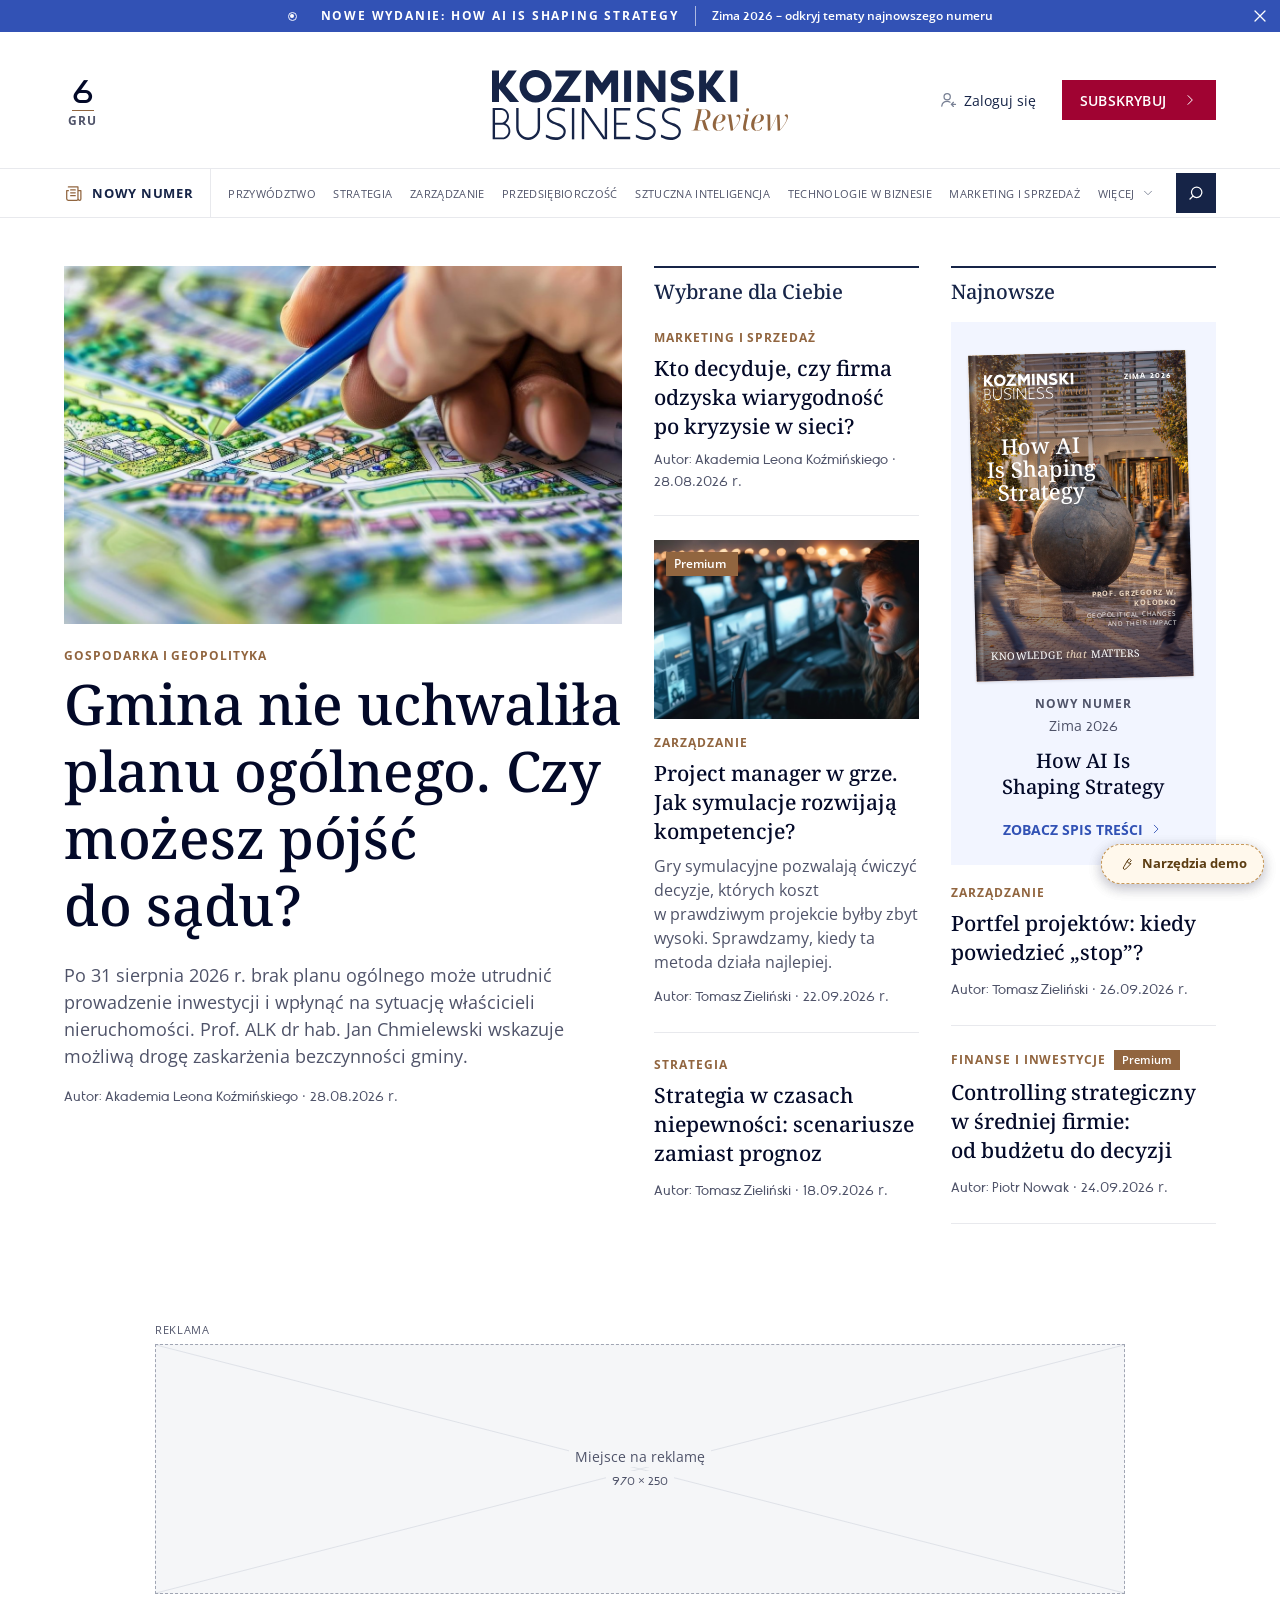
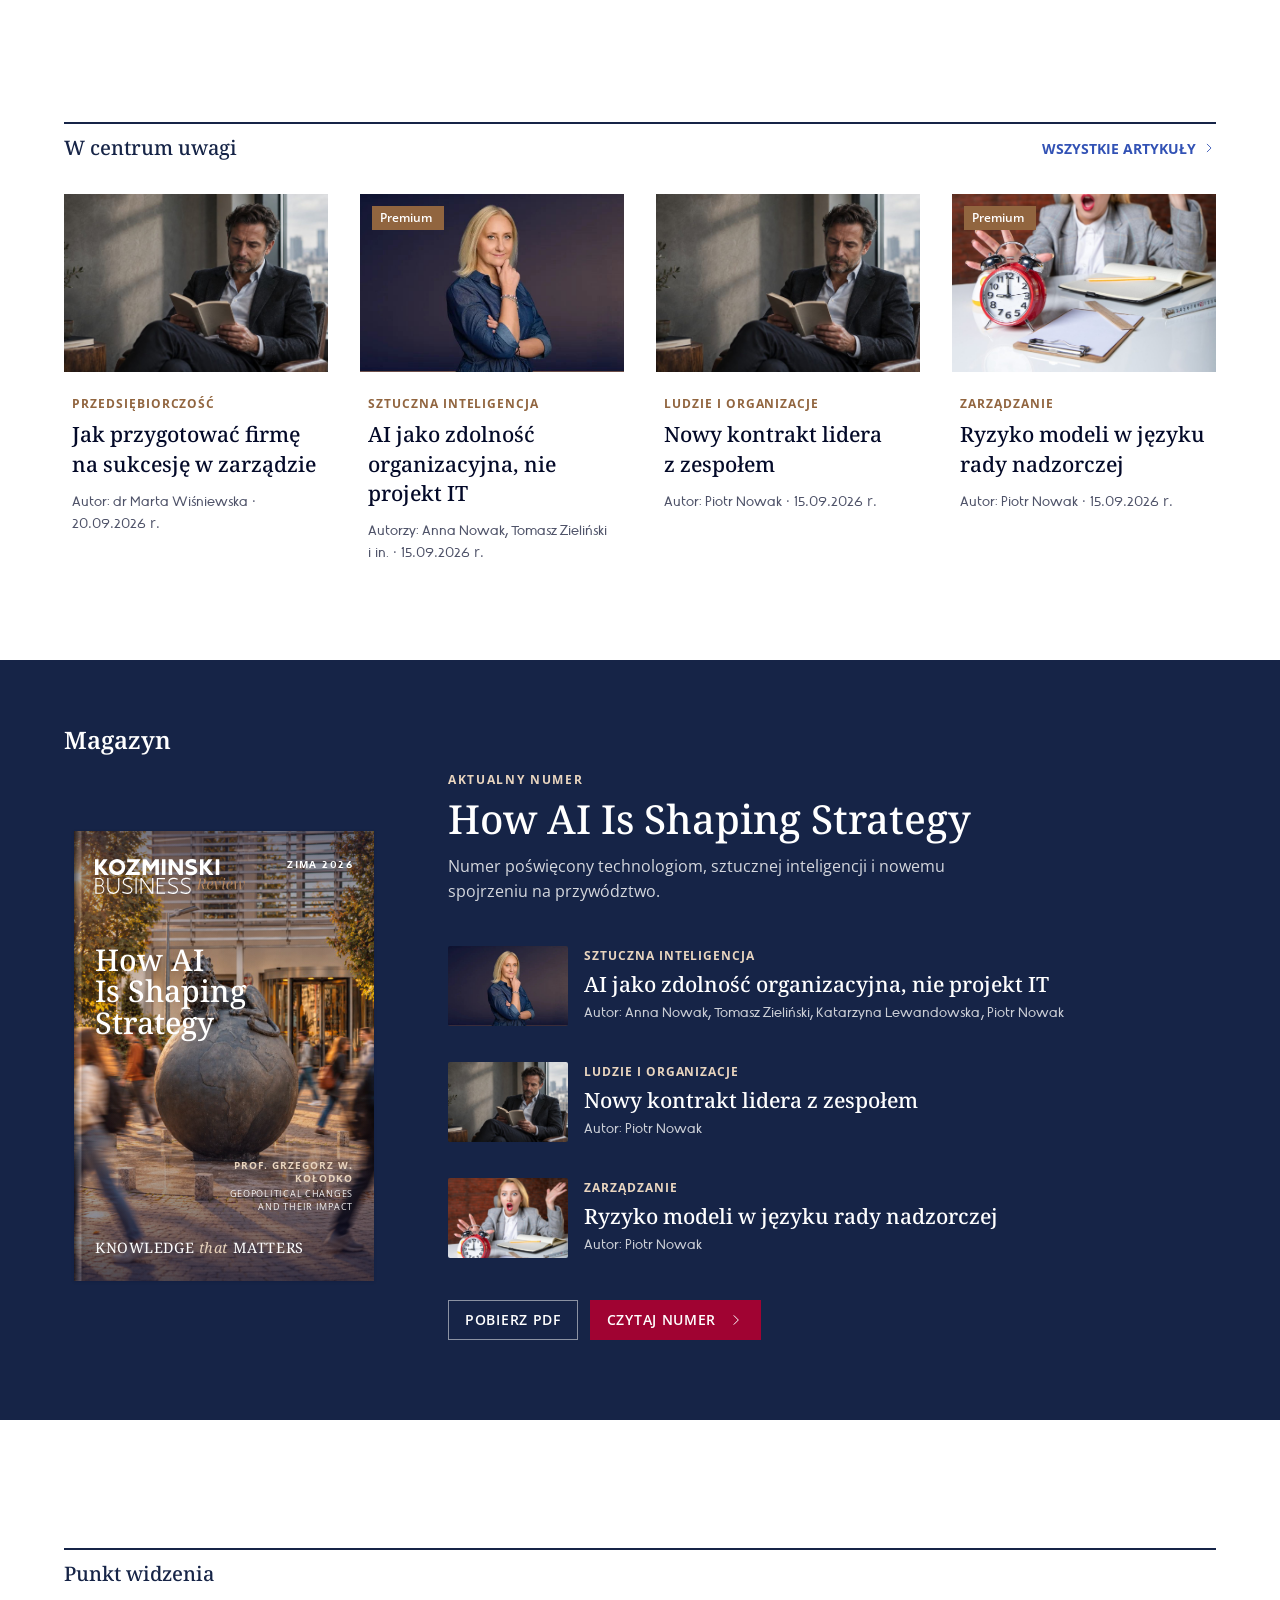
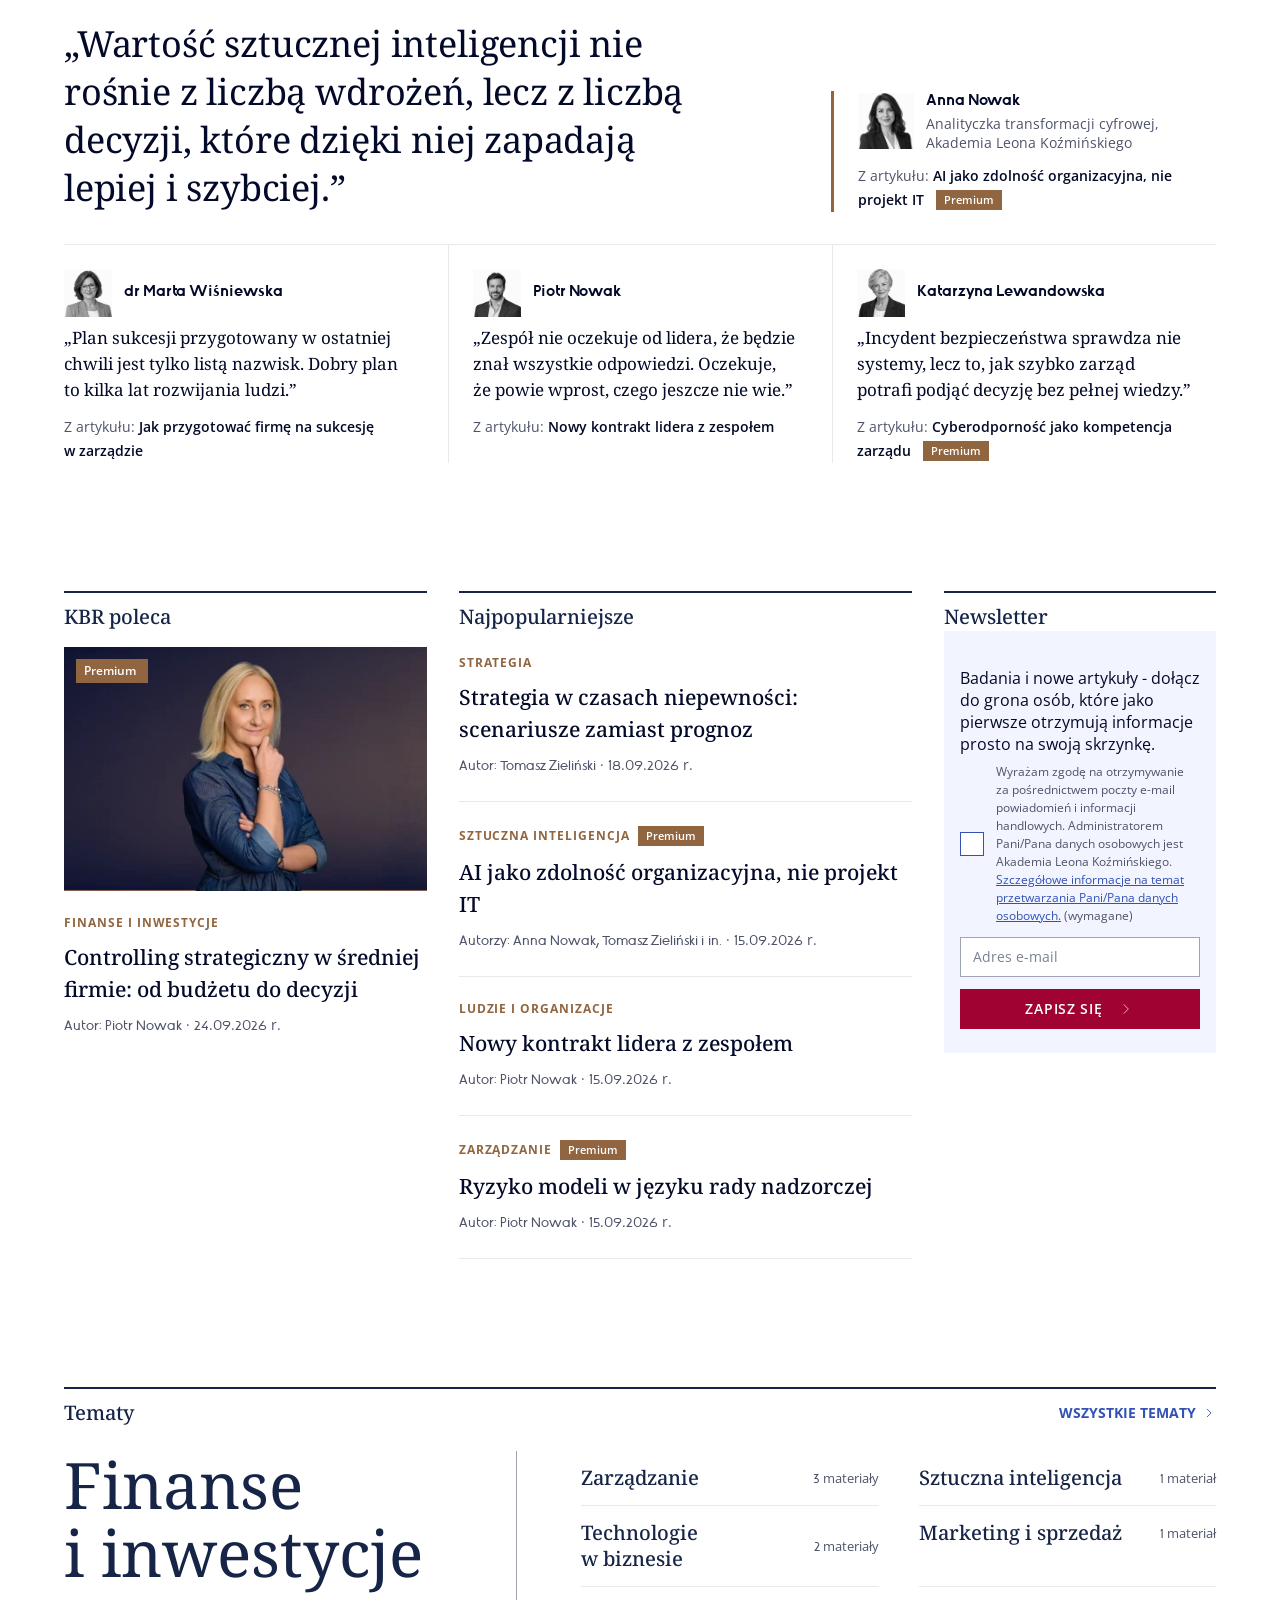
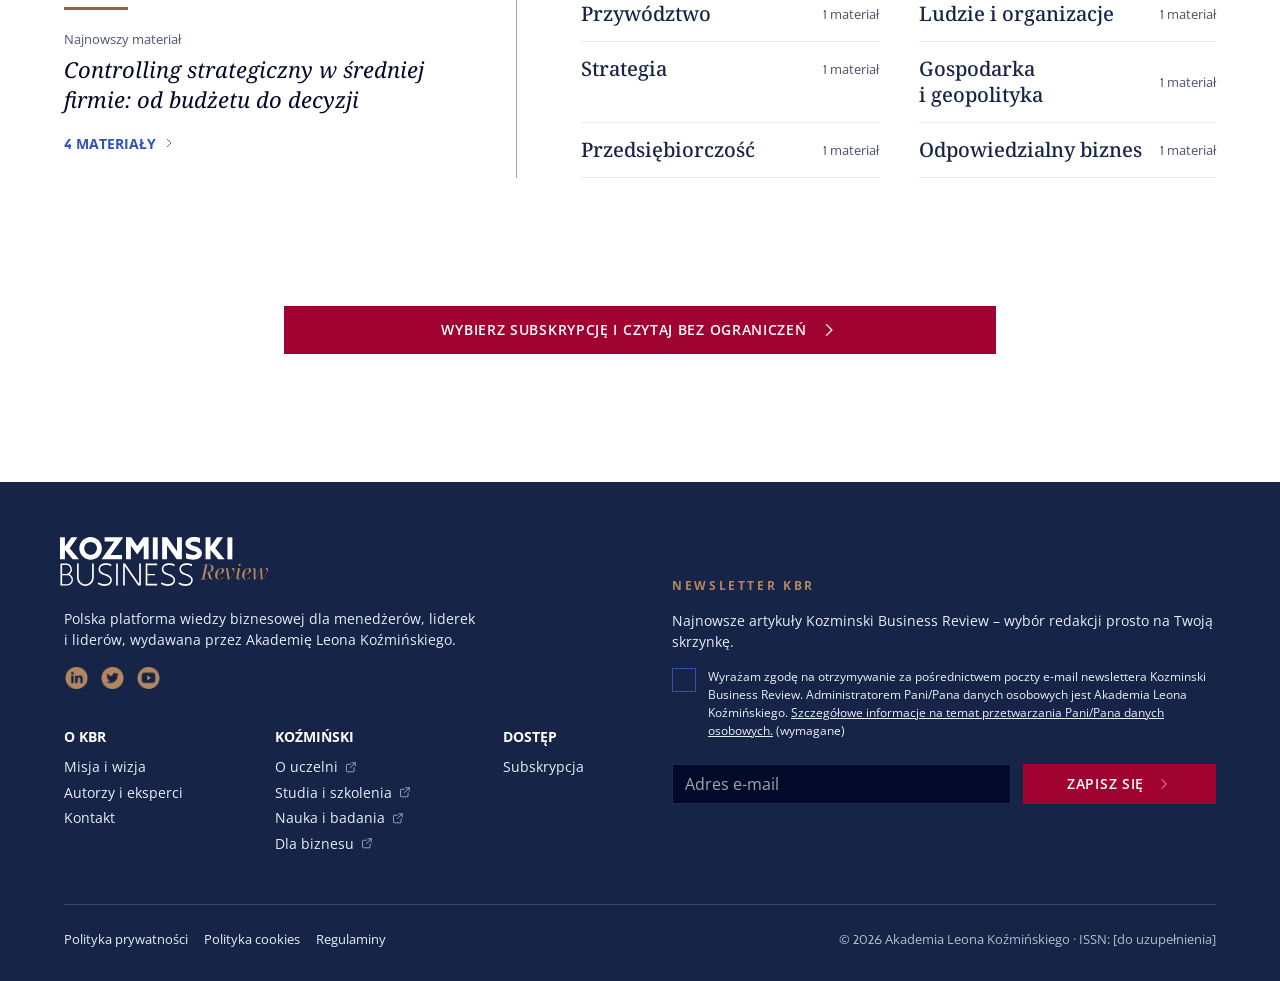
==== commit c66ed7fc: "Add files via upload" ====
--- a/index.html
+++ b/index.html
@@ -1,20 +1,22 @@
 <!DOCTYPE html>
 <html lang="pl">
 <head>
-<meta name="kbr-build" content="20261029-12">
+<meta name="kbr-build" content="20261105-32">
 <meta charset="utf-8">
 <meta name="viewport" content="width=device-width, initial-scale=1">
 <title>Kozminski Business Review</title>
 <link rel="icon" type="image/png" href="assets/img/kbr-mark.png">
 <link rel="preconnect" href="https://fonts.googleapis.com">
 <link rel="preconnect" href="https://fonts.gstatic.com" crossorigin>
-<link rel="stylesheet" href="https://fonts.googleapis.com/css2?family=Playfair+Display:ital,wght@0,400..900;1,400..900&amp;display=swap">
-<link rel="stylesheet" href="assets/css/fonts.css?v=20261029-12">
-<link rel="stylesheet" href="assets/css/tokens.css?v=20261029-12">
-<link rel="stylesheet" href="assets/css/base.css?v=20261029-12">
-<link rel="stylesheet" href="assets/css/layout.css?v=20261029-12">
-<link rel="stylesheet" href="assets/css/components.css?v=20261029-12">
-<link rel="stylesheet" href="assets/css/pages.css?v=20261029-12">
+<link rel="stylesheet" href="https://fonts.googleapis.com/css2?family=Noto+Serif:ital,wght@0,100..900;1,100..900&amp;display=swap">
+<link rel="stylesheet" href="assets/css/fonts.css?v=20261105-32">
+<link rel="stylesheet" href="assets/css/tokens.css?v=20261105-32">
+<link rel="stylesheet" href="assets/css/base.css?v=20261105-32">
+<link rel="stylesheet" href="assets/css/layout.css?v=20261105-32">
+<link rel="stylesheet" href="assets/css/components.css?v=20261105-32">
+<link rel="stylesheet" href="assets/css/pages.css?v=20261105-32">
+<link rel="stylesheet" href="assets/css/home-v2.css?v=20261105-32">
+<script>if (/[?&]v2\b/.test(location.search)) document.documentElement.classList.add('kbr-v2');</script>
 </head>
 <body>
 <a class="skip-link" href="#main" data-action="skip">Przejdź do treści</a>
@@ -23,26 +25,26 @@
 <div id="site-footer"></div>
 <div id="toast-region" class="toast-region" role="status" aria-live="polite"></div>
 
-<script src="assets/js/config.js?v=20261029-12"></script>
-<script src="assets/js/data/taxonomy.js?v=20261029-12"></script>
-<script src="assets/js/data/materials.js?v=20261029-12"></script>
-<script src="assets/js/services/storage.js?v=20261029-12"></script>
-<script src="assets/js/services/content.js?v=20261029-12"></script>
-<script src="assets/js/services/account.js?v=20261029-12"></script>
-<script src="assets/js/ui/icons.js?v=20261029-12"></script>
-<script src="assets/js/ui/core.js?v=20261029-12"></script>
-<script src="assets/js/ui/forms.js?v=20261029-12"></script>
-<script src="assets/js/ui/components.js?v=20261029-12"></script>
-<script src="assets/js/ui/flipbook.js?v=20261029-12"></script>
-<script src="assets/js/pages/home.js?v=20261029-12"></script>
-<script src="assets/js/pages/article.js?v=20261029-12"></script>
-<script src="assets/js/pages/lists.js?v=20261029-12"></script>
-<script src="assets/js/pages/auth.js?v=20261029-12"></script>
-<script src="assets/js/pages/account.js?v=20261029-12"></script>
-<script src="assets/js/pages/purchase.js?v=20261029-12"></script>
-<script src="assets/js/pages/misc.js?v=20261029-12"></script>
-<script src="assets/js/demo/demo-panel.js?v=20261029-12"></script>
-<script src="assets/js/app.js?v=20261029-12"></script>
+<script src="assets/js/config.js?v=20261105-32"></script>
+<script src="assets/js/data/taxonomy.js?v=20261105-32"></script>
+<script src="assets/js/data/materials.js?v=20261105-32"></script>
+<script src="assets/js/services/storage.js?v=20261105-32"></script>
+<script src="assets/js/services/content.js?v=20261105-32"></script>
+<script src="assets/js/services/account.js?v=20261105-32"></script>
+<script src="assets/js/ui/icons.js?v=20261105-32"></script>
+<script src="assets/js/ui/core.js?v=20261105-32"></script>
+<script src="assets/js/ui/forms.js?v=20261105-32"></script>
+<script src="assets/js/ui/components.js?v=20261105-32"></script>
+<script src="assets/js/ui/flipbook.js?v=20261105-32"></script>
+<script src="assets/js/pages/home.js?v=20261105-32"></script>
+<script src="assets/js/pages/article.js?v=20261105-32"></script>
+<script src="assets/js/pages/lists.js?v=20261105-32"></script>
+<script src="assets/js/pages/auth.js?v=20261105-32"></script>
+<script src="assets/js/pages/account.js?v=20261105-32"></script>
+<script src="assets/js/pages/purchase.js?v=20261105-32"></script>
+<script src="assets/js/pages/misc.js?v=20261105-32"></script>
+<script src="assets/js/demo/demo-panel.js?v=20261105-32"></script>
+<script src="assets/js/app.js?v=20261105-32"></script>
 <script>KBR.app.init();</script>
 </body>
 </html>
--- a/assets/css/fonts.css
+++ b/assets/css/fonts.css
@@ -63,102 +63,6 @@
   src: url('../fonts/open-sans-latin-700-normal.woff2') format('woff2');
   unicode-range: U+0000-00FF,U+0131,U+0152-0153,U+02BB-02BC,U+02C6,U+02DA,U+02DC,U+0304,U+0308,U+0329,U+2000-206F,U+20AC,U+2122,U+2191,U+2193,U+2212,U+2215,U+FEFF,U+FFFD;
 }
-@font-face {
-  font-family: 'Cormorant Garamond';
-  font-style: normal;
-  font-display: swap;
-  font-weight: 500;
-  src: url('../fonts/cormorant-garamond-latin-ext-500-normal.woff2') format('woff2');
-  unicode-range: U+0100-02BA,U+02BD-02C5,U+02C7-02CC,U+02CE-02D7,U+02DD-02FF,U+0304,U+0308,U+0329,U+1D00-1DBF,U+1E00-1E9F,U+1EF2-1EFF,U+2020,U+20A0-20AB,U+20AD-20C0,U+2113,U+2C60-2C7F,U+A720-A7FF;
-}
-@font-face {
-  font-family: 'Cormorant Garamond';
-  font-style: normal;
-  font-display: swap;
-  font-weight: 500;
-  src: url('../fonts/cormorant-garamond-latin-500-normal.woff2') format('woff2');
-  unicode-range: U+0000-00FF,U+0131,U+0152-0153,U+02BB-02BC,U+02C6,U+02DA,U+02DC,U+0304,U+0308,U+0329,U+2000-206F,U+20AC,U+2122,U+2191,U+2193,U+2212,U+2215,U+FEFF,U+FFFD;
-}
-@font-face {
-  font-family: 'Cormorant Garamond';
-  font-style: italic;
-  font-display: swap;
-  font-weight: 500;
-  src: url('../fonts/cormorant-garamond-latin-ext-500-italic.woff2') format('woff2');
-  unicode-range: U+0100-02BA,U+02BD-02C5,U+02C7-02CC,U+02CE-02D7,U+02DD-02FF,U+0304,U+0308,U+0329,U+1D00-1DBF,U+1E00-1E9F,U+1EF2-1EFF,U+2020,U+20A0-20AB,U+20AD-20C0,U+2113,U+2C60-2C7F,U+A720-A7FF;
-}
-@font-face {
-  font-family: 'Cormorant Garamond';
-  font-style: italic;
-  font-display: swap;
-  font-weight: 500;
-  src: url('../fonts/cormorant-garamond-latin-500-italic.woff2') format('woff2');
-  unicode-range: U+0000-00FF,U+0131,U+0152-0153,U+02BB-02BC,U+02C6,U+02DA,U+02DC,U+0304,U+0308,U+0329,U+2000-206F,U+20AC,U+2122,U+2191,U+2193,U+2212,U+2215,U+FEFF,U+FFFD;
-}
-@font-face {
-  font-family: 'Cormorant Garamond';
-  font-style: normal;
-  font-display: swap;
-  font-weight: 600;
-  src: url('../fonts/cormorant-garamond-latin-ext-600-normal.woff2') format('woff2');
-  unicode-range: U+0100-02BA,U+02BD-02C5,U+02C7-02CC,U+02CE-02D7,U+02DD-02FF,U+0304,U+0308,U+0329,U+1D00-1DBF,U+1E00-1E9F,U+1EF2-1EFF,U+2020,U+20A0-20AB,U+20AD-20C0,U+2113,U+2C60-2C7F,U+A720-A7FF;
-}
-@font-face {
-  font-family: 'Cormorant Garamond';
-  font-style: normal;
-  font-display: swap;
-  font-weight: 600;
-  src: url('../fonts/cormorant-garamond-latin-600-normal.woff2') format('woff2');
-  unicode-range: U+0000-00FF,U+0131,U+0152-0153,U+02BB-02BC,U+02C6,U+02DA,U+02DC,U+0304,U+0308,U+0329,U+2000-206F,U+20AC,U+2122,U+2191,U+2193,U+2212,U+2215,U+FEFF,U+FFFD;
-}
-@font-face {
-  font-family: 'Cormorant Garamond';
-  font-style: italic;
-  font-display: swap;
-  font-weight: 600;
-  src: url('../fonts/cormorant-garamond-latin-ext-600-italic.woff2') format('woff2');
-  unicode-range: U+0100-02BA,U+02BD-02C5,U+02C7-02CC,U+02CE-02D7,U+02DD-02FF,U+0304,U+0308,U+0329,U+1D00-1DBF,U+1E00-1E9F,U+1EF2-1EFF,U+2020,U+20A0-20AB,U+20AD-20C0,U+2113,U+2C60-2C7F,U+A720-A7FF;
-}
-@font-face {
-  font-family: 'Cormorant Garamond';
-  font-style: italic;
-  font-display: swap;
-  font-weight: 600;
-  src: url('../fonts/cormorant-garamond-latin-600-italic.woff2') format('woff2');
-  unicode-range: U+0000-00FF,U+0131,U+0152-0153,U+02BB-02BC,U+02C6,U+02DA,U+02DC,U+0304,U+0308,U+0329,U+2000-206F,U+20AC,U+2122,U+2191,U+2193,U+2212,U+2215,U+FEFF,U+FFFD;
-}
-@font-face {
-  font-family: 'Cormorant Garamond';
-  font-style: normal;
-  font-display: swap;
-  font-weight: 700;
-  src: url('../fonts/cormorant-garamond-latin-ext-700-normal.woff2') format('woff2');
-  unicode-range: U+0100-02BA,U+02BD-02C5,U+02C7-02CC,U+02CE-02D7,U+02DD-02FF,U+0304,U+0308,U+0329,U+1D00-1DBF,U+1E00-1E9F,U+1EF2-1EFF,U+2020,U+20A0-20AB,U+20AD-20C0,U+2113,U+2C60-2C7F,U+A720-A7FF;
-}
-@font-face {
-  font-family: 'Cormorant Garamond';
-  font-style: normal;
-  font-display: swap;
-  font-weight: 700;
-  src: url('../fonts/cormorant-garamond-latin-700-normal.woff2') format('woff2');
-  unicode-range: U+0000-00FF,U+0131,U+0152-0153,U+02BB-02BC,U+02C6,U+02DA,U+02DC,U+0304,U+0308,U+0329,U+2000-206F,U+20AC,U+2122,U+2191,U+2193,U+2212,U+2215,U+FEFF,U+FFFD;
-}
-@font-face {
-  font-family: 'Cormorant Garamond';
-  font-style: italic;
-  font-display: swap;
-  font-weight: 700;
-  src: url('../fonts/cormorant-garamond-latin-ext-700-italic.woff2') format('woff2');
-  unicode-range: U+0100-02BA,U+02BD-02C5,U+02C7-02CC,U+02CE-02D7,U+02DD-02FF,U+0304,U+0308,U+0329,U+1D00-1DBF,U+1E00-1E9F,U+1EF2-1EFF,U+2020,U+20A0-20AB,U+20AD-20C0,U+2113,U+2C60-2C7F,U+A720-A7FF;
-}
-@font-face {
-  font-family: 'Cormorant Garamond';
-  font-style: italic;
-  font-display: swap;
-  font-weight: 700;
-  src: url('../fonts/cormorant-garamond-latin-700-italic.woff2') format('woff2');
-  unicode-range: U+0000-00FF,U+0131,U+0152-0153,U+02BB-02BC,U+02C6,U+02DA,U+02DC,U+0304,U+0308,U+0329,U+2000-206F,U+20AC,U+2122,U+2191,U+2193,U+2212,U+2215,U+FEFF,U+FFFD;
-}
 
 /* Kozminski – font marki */
 @font-face { font-family: 'Kozminski'; font-style: normal; font-weight: 300; font-display: swap; src: url('../fonts/kozminski-300.ttf') format('truetype'); }
--- a/assets/css/tokens.css
+++ b/assets/css/tokens.css
@@ -8,11 +8,11 @@
   --c-blue-dark: #263f8f;     /* hover linków */
   --c-navy: #162447;          /* stopka, etykiety „Case studies”, ikony */
   --c-ink: #030928;           /* najciemniejszy tekst, pola w stopce */
-  --c-text: #3e4965;          /* tekst podstawowy, menu, metadane */
-  --c-muted: #596176;         /* opisy drugorzędne */
-  --c-placeholder: #788094;   /* placeholder, linia pionowa w sekcji magazynu */
+  --c-text: #4f5369;          /* tekst podstawowy, menu, metadane – Deep Waters 70% (7.6:1) */
+  --c-muted: #4f5369;         /* opisy drugorzędne – Deep Waters 70% (7.6:1) */
+  --c-placeholder: #788094;   /* placeholder, linia pionowa w sekcji magazynu – Deep Waters 50% nie spełnia WCAG, zostaje */
   --c-date: #6b7389;          /* daty na kartach – w projekcie #788094, przyciemnione do kontrastu 4.5:1 */
-  --c-gold: #91653f;          /* kategorie, znak KBR, etykieta Premium */
+  --c-gold: #91653f;          /* kategorie, znak KBR, etykieta Premium – zatwierdzony; 5.1:1 na białym, 4.7:1 na #f2f5ff */
   --c-gold-light: #b4865e;    /* etykiety w stopce */
   --c-crimson: #a00332;       /* główne CTA */
   --c-crimson-dark: #82022a;  /* hover CTA */
@@ -21,7 +21,7 @@
   --c-border: #e8e9ed;        /* linie nagłówka i sekcji */
   --c-border-strong: #a0a5b3; /* linia sekcji magazynu, pola formularzy */
   --c-border-blue: #abb8df;   /* podziały spisu treści magazynu */
-  --c-title: #000000;         /* tytuły w Playfair Display */
+  --c-title: #030928;         /* tytuły w Noto Serif – Deep Waters */
   --c-white: #ffffff;
   --c-success: #1f6b45;
   --c-success-tint: #e8f4ee;
@@ -31,7 +31,7 @@
 
   /* Typografia */
   --f-sans-plain: "Open Sans", "Segoe UI", system-ui, -apple-system, sans-serif;
-  --f-serif-plain: "Playfair Display", Georgia, "Times New Roman", serif;
+  --f-serif-plain: "Noto Serif", Georgia, "Times New Roman", serif;
   /* Cyfry w całym serwisie w foncie KozminskiU (wyjątek: treść artykułu – .prose) */
   --f-sans: "KBR Digits", var(--f-sans-plain);
   --f-serif: "KBR Digits", var(--f-serif-plain);
@@ -62,7 +62,7 @@
 }
 
 @media (max-width: 1200px) {
-  :root { --gutter: 40px; --gap: 24px; }
+  :root { --gutter: 48px; --gap: 24px; }
 }
 @media (max-width: 760px) {
   :root { --gutter: 16px; --gap: 16px; }
--- a/assets/css/base.css
+++ b/assets/css/base.css
@@ -21,7 +21,7 @@
 a { color: inherit; text-decoration: none; }
 h1, h2, h3, h4, h5, h6, p, ul, ol, figure, blockquote { margin: 0; }
 ul, ol { padding: 0; list-style: none; }
-.prose ul, .prose ol { padding-left: 1.4em; }
+.prose ul, .prose ol { padding-left: 24px; }
 .prose ul { list-style: disc; }
 .prose ol { list-style: decimal; }
 
@@ -120,7 +120,7 @@
 
 /* Formularze ------------------------------------------------------------- */
 .field { display: flex; flex-direction: column; gap: 6px; }
-.field + .field, .field + .fieldset, .fieldset + .field { margin-top: 20px; }
+.field + .field, .field + .fieldset, .fieldset + .field { margin-top: 16px; }
 .field label, .field .label { font-size: var(--fs-14); line-height: 19px; font-weight: 600; color: var(--c-navy); }
 .field .hint { font-size: var(--fs-14); line-height: 20px; color: var(--c-muted); }
 .input {
@@ -132,11 +132,11 @@
 .input:focus { border-color: var(--c-blue); box-shadow: 0 0 0 1px var(--c-blue); outline: none; }
 .input[aria-invalid="true"] { border-color: var(--c-error); box-shadow: 0 0 0 1px var(--c-error); }
 .input[readonly] { background: #f7f8fb; color: var(--c-text); }
-select.input { appearance: none; background-image: url("data:image/svg+xml,%3Csvg xmlns='http://www.w3.org/2000/svg' width='12' height='8' viewBox='0 0 12 8'%3E%3Cpath d='M1 1.5l5 5 5-5' fill='none' stroke='%233e4965' stroke-width='1.5'/%3E%3C/svg%3E"); background-repeat: no-repeat; background-position: right 12px center; padding-right: 36px; }
+select.input { appearance: none; background-image: url("data:image/svg+xml,%3Csvg xmlns='http://www.w3.org/2000/svg' width='12' height='8' viewBox='0 0 12 8'%3E%3Cpath d='M1 1.5l5 5 5-5' fill='none' stroke='%233e4965' stroke-width='1.5'/%3E%3C/svg%3E"); background-repeat: no-repeat; background-position: right 12px center; padding-right: 32px; }
 .input-wrap { position: relative; }
-.input-wrap .input { padding-right: 104px; }
+.input-wrap .input { padding-right: 96px; }
 .input-wrap .pw-toggle {
-  position: absolute; right: 4px; top: 4px; height: 36px; padding: 0 10px;
+  position: absolute; right: 4px; top: 4px; height: 36px; padding: 0 12px;
   border: 0; background: none; color: var(--c-blue); font-weight: 700; font-size: var(--fs-14);
   display: inline-flex; align-items: center; gap: 6px; border-radius: var(--radius);
 }
@@ -150,7 +150,7 @@
 .fieldset legend { padding: 0; font-size: var(--fs-14); font-weight: 700; color: var(--c-navy); text-transform: uppercase; letter-spacing: var(--ls-label); margin-bottom: 12px; }
 
 .check { display: grid; grid-template-columns: 24px 1fr; gap: 12px; align-items: start; font-size: var(--fs-14); line-height: 20px; color: var(--c-text); cursor: pointer; }
-.check + .check { margin-top: 14px; }
+.check + .check { margin-top: 12px; }
 .check input {
   appearance: none; width: 24px; height: 24px; margin: 0;
   border: 1.5px solid var(--c-blue); border-radius: 0; background: #fff; cursor: pointer;
@@ -168,12 +168,12 @@
 .radio-card input { accent-color: var(--c-blue); width: 18px; height: 18px; margin: 2px 0 0; }
 
 /* Komunikaty ------------------------------------------------------------- */
-.notice { display: flex; gap: 12px; align-items: flex-start; padding: 14px 16px; border-radius: var(--radius); font-size: var(--fs-14); line-height: 20px; background: var(--c-tint); color: var(--c-navy); }
-.notice svg { flex: none; margin-top: 1px; }
+.notice { display: flex; gap: 12px; align-items: flex-start; padding: 16px 16px; border-radius: var(--radius); font-size: var(--fs-14); line-height: 20px; background: var(--c-tint); color: var(--c-navy); }
+.notice svg { flex: none; margin-top: 0; }
 .notice--demo { background: #fff8ec; color: #5c3d12; border: 1px dashed #c89a5b; }
 .notice--error { background: var(--c-error-tint); color: #7a0016; }
 .notice--success { background: var(--c-success-tint); color: #11442b; }
-.demo-tag { display: inline-block; font-size: 11px; line-height: 16px; font-weight: 700; letter-spacing: .06em; text-transform: uppercase; color: #7a531f; background: #fff3dd; border: 1px dashed #c89a5b; padding: 1px 6px; border-radius: 2px; vertical-align: middle; }
+.demo-tag { display: inline-block; font-size: 11px; line-height: 16px; font-weight: 700; letter-spacing: .06em; text-transform: uppercase; color: #7a531f; background: #fff3dd; border: 1px dashed #c89a5b; padding: 2px 6px; border-radius: 2px; vertical-align: middle; }
 
 /* Etykiety na zdjęciach -------------------------------------------------- */
 .badge {
@@ -181,6 +181,6 @@
   height: 24px; padding: 0 12px; border-radius: var(--radius);
   font-size: var(--fs-12); line-height: 16px; font-weight: 600; color: #fff; white-space: nowrap;
 }
-.badge--premium { background: var(--c-gold); gap: 6px; padding-left: 9px; }
+.badge--premium { background: var(--c-gold); gap: 6px; padding-left: 8px; }
 .badge--premium > span { display: inline-flex; }
 .badge--navy { background: var(--c-navy); }
--- a/assets/css/layout.css
+++ b/assets/css/layout.css
@@ -9,8 +9,10 @@
 .topbar__close:hover { background: rgba(255,255,255,.14); }
 @keyframes topbar-pulse { 0% { box-shadow: 0 0 0 0 rgba(255,255,255,.75); } 70% { box-shadow: 0 0 0 7px rgba(255,255,255,0); } 100% { box-shadow: 0 0 0 0 rgba(255,255,255,0); } }
 @keyframes topbar-blink { 0%, 100% { transform: scale(1); } 50% { transform: scale(1.5); } }
-.topbar__inner { min-height: 32px; display: flex; align-items: center; justify-content: center; gap: 16px; padding: 6px 40px; text-align: center; }
+.topbar__inner { min-height: 32px; display: flex; align-items: center; justify-content: center; gap: 16px; padding: 6px 48px; text-align: center; }
 .topbar a { display: inline-flex; align-items: center; gap: 16px; }
+.topbar a, .topbar a:hover, .topbar a:focus-visible { color: #fff; }
+.topbar a:hover .topbar__strong, .topbar a:hover .topbar__text { text-decoration: underline; text-underline-offset: 3px; }
 .topbar__dot { width: 9px; height: 9px; border-radius: 50%; border: 1px solid #f2f5ff; display: grid; place-items: center; flex: none; margin-right: 8px; }
 .topbar__dot::after { content: ""; width: 4px; height: 4px; border-radius: 50%; background: #fff; animation: topbar-blink 1.6s ease-in-out infinite; }
 .topbar__dot { animation: topbar-pulse 1.6s ease-out infinite; }
@@ -18,7 +20,6 @@
 .topbar__strong { font-size: 12px; line-height: 16px; font-weight: 700; text-transform: uppercase; letter-spacing: var(--ls-topbar); }
 .topbar__divider { width: 1px; height: 20px; background: #adb9e1; flex: none; }
 .topbar__text { font-size: 12px; line-height: 16px; font-weight: 600; }
-.topbar a:hover, .topbar a:hover .topbar__text, .topbar a:hover .topbar__strong { color: #3252B5; text-decoration: none; }
 
 /* Nagłówek --------------------------------------------------------------- */
 .site-header { background: #fff; position: sticky; top: 0; z-index: 50; box-shadow: var(--shadow-nav); }
@@ -36,24 +37,24 @@
 .masthead__actions { justify-self: end; }
 .masthead__date { justify-self: start; display: flex; flex-direction: column; align-items: center; padding-left: 4px; }
 .masthead__day { font-family: var(--f-serif); font-weight: 500; font-size: 34px; line-height: 36px; color: var(--c-ink); padding-bottom: 2px; border-bottom: 1px solid var(--c-gold); }
-.masthead__mon { margin-top: 3px; font-size: 12px; line-height: 16px; font-weight: 700; letter-spacing: .1em; text-transform: uppercase; color: var(--c-text); }
-.logo { display: inline-flex; align-items: center; gap: 11px; margin-left: 12px; flex: none; }
+.masthead__mon { margin-top: 2px; font-size: 12px; line-height: 16px; font-weight: 700; letter-spacing: .1em; text-transform: uppercase; color: var(--c-text); }
+.logo { display: inline-flex; align-items: center; gap: 12px; margin-left: 12px; flex: none; }
 .logo__mark { width: 85px; height: 74px; }
-.logo__word { display: flex; flex-direction: column; text-transform: uppercase; padding-top: 1px; }
-.logo__word span:first-child { font-family: var(--f-sans); font-weight: 300; font-size: 16px; line-height: 15px; color: var(--c-ink); letter-spacing: 0.035em; margin-bottom: 3px; }
+.logo__word { display: flex; flex-direction: column; text-transform: uppercase; padding-top: 2px; }
+.logo__word span:first-child { font-family: var(--f-sans); font-weight: 300; font-size: 16px; line-height: 15px; color: var(--c-ink); letter-spacing: 0.035em; margin-bottom: 2px; }
 .logo__word span + span { font-family: var(--f-serif); font-weight: 500; font-size: 18px; line-height: 22px; color: var(--c-text); letter-spacing: 0.03em; }
 .site-footer .logo__word span { color: #fff !important; }
 
-.search { position: relative; margin: 0 56px; flex: 1 1 auto; }
+.search { position: relative; margin: 0 48px; flex: 1 1 auto; }
 .search__icon { position: absolute; left: 16px; top: 50%; transform: translateY(-50%); color: var(--c-placeholder); pointer-events: none; }
 .search input {
-  width: 100%; height: 32px; padding: 0 12px 0 43px; border: 1px solid var(--c-border); border-radius: 0;
+  width: 100%; height: 32px; padding: 0 12px 0 48px; border: 1px solid var(--c-border); border-radius: 0;
   font-size: 14px; color: var(--c-ink); background: #fff;
 }
 .search input::placeholder { color: var(--c-placeholder); }
 .search input:focus { border-color: var(--c-blue); outline: none; box-shadow: 0 0 0 1px var(--c-blue); }
 
-.masthead__actions { margin-left: 0; padding-right: 0; display: flex; align-items: center; gap: 22px; }
+.masthead__actions { margin-left: 0; padding-right: 0; display: flex; align-items: center; gap: 24px; }
 .masthead__actions .menu--lang { margin-right: 0; }
 .hdr-link {
   display: inline-flex; align-items: center; gap: 6px; height: 40px; padding: 0 2px;
@@ -67,7 +68,7 @@
 .hdr-link:hover .hdr-premium { color: #fff; }
 .hdr-premium.hdr-premium--print { background: var(--c-navy); }
 .hdr-premium.hdr-premium--digital { background: var(--c-blue, #3252B5); }
-.site-search { display: none; padding: 16px 0 20px; border-top: 1px solid var(--c-border); }
+.site-search { display: none; padding: 16px 0 24px; border-top: 1px solid var(--c-border); }
 .mainnav__search { margin-left: 4px; }
 .mainnav__search-btn { width: 40px; height: 40px; display: inline-flex; align-items: center; justify-content: center; padding: 0; border: 0; border-radius: var(--radius, 2px); background: var(--c-navy); color: #fff; cursor: pointer; transition: background .2s ease; }
 .mainnav__search-btn:hover, .mainnav__search-btn[aria-expanded="true"] { background: var(--c-gold); }
@@ -76,14 +77,14 @@
 .mobile-drawer__search { padding: 16px 0 12px; }
 .mobile-drawer__search .search { display: block !important; margin: 0; }
 .mobile-drawer__search .search input { height: 44px; font-size: 16px; }
-@media (max-width: 420px) { .masthead .logo__img { height: 34px !important; width: auto; } .masthead__actions { gap: 2px !important; } .masthead .btn--primary { padding: 0 10px !important; gap: 6px !important; } }
+@media (max-width: 420px) { .masthead .logo__img { height: 34px !important; width: auto; } .masthead__actions { gap: 2px !important; } .masthead .btn--primary { padding: 0 12px !important; gap: 6px !important; } }
 .site-search.is-open { display: block; }
 .site-search .search { display: block !important; margin: 0 auto; max-width: 720px; }
 .site-search .search input { height: 44px; font-size: 15px; }
 .hdr-search-btn { background: none; border: 0; cursor: pointer; font: inherit; }
 .hdr-search-btn[aria-expanded="true"] svg { color: var(--c-blue, #3252B5); }
-.hdr-premium { font-size: 11px; line-height: 16px; font-weight: 700; color: #fff; background: var(--c-gold); padding: 1px 6px; border-radius: 2px; text-transform: uppercase; letter-spacing: .04em; }
-.masthead .btn--primary { height: 40px; padding: 0 14px 0 16px; gap: 18px; min-width: 154px; letter-spacing: 0.015em; }
+.hdr-premium { font-size: 11px; line-height: 16px; font-weight: 700; color: #fff; background: var(--c-gold); padding: 2px 6px; border-radius: 2px; text-transform: uppercase; letter-spacing: .04em; }
+.masthead .btn--primary { height: 40px; padding: 0 16px 0 16px; gap: 16px; min-width: 154px; letter-spacing: 0.015em; }
 .icon-btn { display: none; width: 44px; height: 44px; align-items: center; justify-content: center; background: none; border: 0; color: var(--c-navy); border-radius: var(--radius); }
 .icon-btn:hover { background: var(--c-tint); }
 
@@ -95,14 +96,14 @@
 }
 .menu__panel[hidden] { display: none; }
 .menu__panel a, .menu__panel button, .menu__panel .menu__static {
-  display: flex; width: 100%; align-items: center; gap: 10px; padding: 10px 16px; text-align: left;
+  display: flex; width: 100%; align-items: center; gap: 8px; padding: 12px 16px; text-align: left;
   background: none; border: 0; font-size: 14px; line-height: 20px; color: var(--c-navy);
 }
 .menu__panel a:hover, .menu__panel button:hover:not([disabled]) { background: var(--c-tint); color: #3252B5; text-decoration: none; }
 .menu__panel [aria-current="page"] { font-weight: 700; }
 .menu__panel .menu__static { color: var(--c-muted); cursor: default; }
 .menu__panel hr { border: 0; border-top: 1px solid var(--c-border); margin: 8px 0; }
-.menu__panel .menu__head { padding: 8px 16px 10px; font-size: 13px; color: var(--c-muted); border-bottom: 1px solid var(--c-border); margin-bottom: 6px; }
+.menu__panel .menu__head { padding: 8px 16px 12px; font-size: 13px; color: var(--c-muted); border-bottom: 1px solid var(--c-border); margin-bottom: 6px; }
 .menu__panel .menu__head strong { display: block; color: var(--c-navy); font-size: 14px; }
 
 /* Menu główne – drugi rząd z tematami */
@@ -134,7 +135,7 @@
 .mobile-drawer { display: none; }
 @media (max-width: 1180px) {
   .search { margin: 0 32px; }
-  .masthead__actions { gap: 14px; }
+  .masthead__actions { gap: 12px; }
 }
 @media (max-width: 1023px) {
   .topbar__divider, .topbar__text { display: none; }
@@ -154,7 +155,7 @@
   .masthead__actions .hdr-link > span:not(.chev):not(.hdr-premium) { position: absolute; width: 1px; height: 1px; overflow: hidden; clip: rect(0 0 0 0); white-space: nowrap; }
   .masthead__actions .hdr-link .chev, .masthead__actions .hdr-link .hdr-premium { display: none; }
   .masthead__actions .hdr-link svg { color: var(--c-navy); }
-  .mobile-drawer__topics { border-bottom: 0; padding-bottom: 20px; }
+  .mobile-drawer__topics { border-bottom: 0; padding-bottom: 24px; }
   .masthead .btn--primary { min-width: 0; height: 36px; padding: 0 12px; gap: 8px; font-size: 13px; }
   .icon-btn { display: inline-flex; }
   .mainnav { display: none; }
@@ -165,12 +166,12 @@
   .mobile-drawer.is-open { display: block; border-top: 1px solid var(--c-border); max-height: var(--drawer-max, calc(100dvh - 120px)); overflow-y: auto; overscroll-behavior: contain; }
   .mobile-drawer__list { list-style: none; margin: 0; padding: 0; }
   .mobile-drawer__list > li { border-bottom: 1px solid var(--c-border); }
-  .mobile-drawer__list a { display: flex; align-items: center; gap: 10px; min-height: 56px; font-size: 15px; font-weight: 600; text-transform: uppercase; letter-spacing: .04em; color: var(--c-navy); }
+  .mobile-drawer__list a { display: flex; align-items: center; gap: 8px; min-height: 56px; font-size: 15px; font-weight: 600; text-transform: uppercase; letter-spacing: .04em; color: var(--c-navy); }
   .mobile-drawer__list a > span { flex: 1; }
   .mobile-drawer__list a svg { color: var(--c-placeholder); }
   .mobile-drawer__list a.mobile-drawer__issue svg:first-child { color: var(--c-gold); }
   .mobile-drawer__list a:hover, .mobile-drawer__list a[aria-current="page"] { color: var(--c-blue); text-decoration: none; }
-  .mobile-drawer__topics { padding: 20px 0 8px; border-bottom: 1px solid var(--c-border); }
+  .mobile-drawer__topics { padding: 24px 0 8px; border-bottom: 1px solid var(--c-border); }
   .mobile-drawer__label { margin: 0 0 4px; font-size: 12px; line-height: 16px; font-weight: 700; letter-spacing: .1em; text-transform: uppercase; color: var(--c-gold); }
   .mobile-drawer__grid { list-style: none; margin: 0; padding: 0; display: grid; grid-template-columns: repeat(2, minmax(0, 1fr)); column-gap: 24px; }
   .mobile-drawer__grid[hidden] { display: none; }
@@ -183,12 +184,12 @@
   .mobile-drawer__more + .mobile-drawer__grid + .mobile-drawer__all, .mobile-drawer__more ~ .mobile-drawer__all { margin-left: 0; }
   .mobile-drawer__topics { display: flex; flex-direction: column; align-items: flex-start; }
   .mobile-drawer__topics > .mobile-drawer__grid { width: 100%; }
-  .mobile-drawer__account { padding: 20px 0 28px; display: grid; gap: 12px; }
+  .mobile-drawer__account { padding: 24px 0 32px; display: grid; gap: 12px; }
   .mobile-drawer__who { display: flex; flex-wrap: wrap; align-items: center; gap: 2px 8px; font-size: 13px; line-height: 19px; color: var(--c-muted); }
   .mobile-drawer__who strong { font-size: 16px; color: var(--c-navy); }
   .mobile-drawer__who span:not(.hdr-premium) { flex-basis: 100%; }
   .mobile-drawer__links { display: grid; }
-  .mobile-drawer__links a, .mobile-drawer__links button { display: flex; align-items: center; gap: 10px; min-height: 44px; padding: 0; background: none; border: 0; font-size: 15px; color: var(--c-navy); text-align: left; cursor: pointer; }
+  .mobile-drawer__links a, .mobile-drawer__links button { display: flex; align-items: center; gap: 8px; min-height: 44px; padding: 0; background: none; border: 0; font-size: 15px; color: var(--c-navy); text-align: left; cursor: pointer; }
   .mobile-drawer__links svg { color: var(--c-placeholder); }
   .mobile-drawer__auth { display: grid; grid-template-columns: repeat(2, minmax(0, 1fr)); gap: 12px; }
   .mobile-drawer__account .btn { width: 100%; justify-content: center; }
@@ -206,35 +207,35 @@
   .logo__mark { width: 46px; height: 40px; }
   .logo__word span:first-child { font-size: 10px; line-height: 10px; }
   .logo__word span + span { font-size: 11px; line-height: 13px; }
-  .masthead .btn--primary { padding: 0 10px; font-size: 12px; }
+  .masthead .btn--primary { padding: 0 12px; font-size: 12px; }
   .masthead .btn--primary svg { display: none; }
   .icon-btn { width: 40px; }
 }
 @media (max-width: 350px) { .logo__word { display: none; } }
 
 /* Stopka ----------------------------------------------------------------- */
-.site-footer { background: var(--c-navy); color: #e9edf8; padding: 54px 0 0; }
+.site-footer { background: var(--c-navy); color: #e9edf8; padding: 48px 0 0; }
 .site-footer a:hover { text-decoration: underline; }
 .footer-grid { display: grid; grid-template-columns: minmax(0, 1fr) minmax(0, 1fr); column-gap: 64px; }
 .footer-brand .logo { margin-left: -4px; }
 .footer-brand p { font-size: 14px; line-height: 21px; margin-top: 16px; max-width: 430px; }
-.socials { display: flex; gap: 12px; margin-top: 18px; }
+.socials { display: flex; gap: 12px; margin-top: 16px; }
 .socials a { display: block; width: 23px; height: 23px; border-radius: 50%; }
 .socials img { width: 23px; height: 23px; }
-.footer-cols { display: grid; grid-template-columns: repeat(3, max-content); justify-content: space-between; max-width: 520px; column-gap: 32px; margin-top: 40px; row-gap: 32px; }
+.footer-cols { display: grid; grid-template-columns: repeat(3, max-content); justify-content: space-between; max-width: 520px; column-gap: 32px; margin-top: 32px; row-gap: 32px; }
 .footer-cols h2 { font-size: 14px; line-height: 19px; font-weight: 700; color: #fff; text-transform: uppercase; margin-bottom: 8px; }
 .footer-cols li { font-size: 14px; line-height: 21.5px; padding: 0; }
 .footer-cols li + li { margin-top: 0; }
-.footer-cols a { display: inline-block; padding: 1px 0; }
+.footer-cols a { display: inline-block; padding: 2px 0; }
 .footer-cols a.ext-link { display: inline-flex; white-space: nowrap; }
-.footer-news { padding-top: 51px; }
+.footer-news { padding-top: 48px; }
 .footer-news .label { font-size: 12px; line-height: 16px; font-weight: 700; color: var(--c-gold-light); letter-spacing: .22em; text-transform: uppercase; }
-.footer-news p { font-size: 14px; line-height: 21px; margin-top: 20px; }
+.footer-news p { font-size: 14px; line-height: 21px; margin-top: 16px; }
 .footer-news .check { color: #e9edf8; margin-top: 16px; }
 .footer-news .check input { background: transparent; }
 .footer-news .check input:checked { background: var(--c-blue); }
 .footer-news .check a { color: #e9edf8; }
-.nl-row { display: flex; gap: 12px; margin-top: 22px; }
+.nl-row { display: flex; gap: 12px; margin-top: 24px; }
 .nl-row .input--dark { flex: 1; height: 38px; background: var(--c-ink); border: 1px solid #1f2b52; color: #fff; border-radius: 2px; }
 .nl-row .input--dark::placeholder { color: #a0a5b3; }
 .nl-row .input--dark:focus { border-color: #8ea2e6; box-shadow: 0 0 0 1px #8ea2e6; }
@@ -242,23 +243,23 @@
 .footer-news .field-error { color: #ffb3c0; }
 .footer-news .notice { margin-top: 16px; }
 .footer-copy { margin: 0; color: rgba(233,237,248,.75); }
-.footer-bottom { margin-top: 48px; border-top: 1px solid rgba(233,237,248,.18); padding: 20px 0 28px; display: flex; flex-wrap: wrap; gap: 12px 28px; align-items: center; justify-content: space-between; font-size: 13px; line-height: 20px; }
-.footer-bottom ul { display: flex; flex-wrap: wrap; gap: 6px 20px; }
+.footer-bottom { margin-top: 48px; border-top: 1px solid rgba(233,237,248,.18); padding: 24px 0 32px; display: flex; flex-wrap: wrap; gap: 12px 24px; align-items: center; justify-content: space-between; font-size: 13px; line-height: 20px; }
+.footer-bottom ul { display: flex; flex-wrap: wrap; gap: 6px 16px; }
 .footer-bottom button { background: none; border: 0; padding: 0; color: inherit; font-size: 13px; }
 .footer-bottom button:hover { text-decoration: underline; }
 @media (max-width: 1100px) {
   .footer-grid { grid-template-columns: 1fr; }
-  .footer-news { padding-top: 40px; }
+  .footer-news { padding-top: 48px; }
 }
 @media (max-width: 560px) {
-  .footer-cols { grid-template-columns: repeat(2, max-content); justify-content: start; column-gap: 40px; }
+  .footer-cols { grid-template-columns: repeat(2, max-content); justify-content: start; column-gap: 32px; }
   .nl-row { flex-direction: column; }
   .nl-row .btn { width: 100%; }
 }
 
 /* Toast ------------------------------------------------------------------ */
 .toast-region { position: fixed; left: 50%; bottom: 24px; transform: translateX(-50%); z-index: 400; width: min(560px, calc(100% - 32px)); display: grid; gap: 8px; pointer-events: none; }
-.toast { pointer-events: auto; display: flex; gap: 12px; align-items: center; justify-content: space-between; background: var(--c-navy); color: #fff; padding: 14px 16px; border-radius: var(--radius); font-size: 14px; line-height: 20px; box-shadow: 0 6px 20px rgba(3,9,40,.25); }
+.toast { pointer-events: auto; display: flex; gap: 12px; align-items: center; justify-content: space-between; background: var(--c-navy); color: #fff; padding: 16px 16px; border-radius: var(--radius); font-size: 14px; line-height: 20px; box-shadow: 0 6px 20px rgba(3,9,40,.25); }
 .toast a { color: #fff; font-weight: 700; text-decoration: underline; white-space: nowrap; }
 .toast button { background: none; border: 0; color: #fff; padding: 4px; }
 .toast--success { border-left: 0; }
@@ -274,14 +275,14 @@
 .modal p { font-size: 16px; line-height: 24px; }
 .modal .btn-row { margin-top: 24px; }
 dialog.modal--offer { width: min(420px, calc(100% - 32px)); text-align: center; }
-.modal--offer .modal__body { padding: 40px 32px 32px; }
+.modal--offer .modal__body { padding: 48px 32px 32px; }
 .modal--offer h2 { padding: 0 24px; margin-top: 0; font-size: 26px; line-height: 32px; }
 .modal--offer .btn-row { justify-content: center; }
 
 /* Narzędzia demo --------------------------------------------------------- */
 .demo-fab {
-  position: fixed; right: 16px; bottom: 16px; z-index: 300;
-  display: inline-flex; align-items: center; gap: 8px; height: 40px; padding: 0 14px;
+  position: fixed; right: 16px; bottom: 16px; z-index: 300; white-space: nowrap;
+  display: inline-flex; align-items: center; gap: 8px; height: 40px; padding: 0 16px;
   background: #fff8ec; color: #5c3d12; border: 1px dashed #c89a5b; border-radius: 20px;
   font-size: 13px; font-weight: 700; box-shadow: 0 4px 14px rgba(3,9,40,.15);
 }
@@ -289,12 +290,12 @@
 @media (max-width: 760px) { .demo-fab { width: 44px; height: 44px; padding: 0; justify-content: center; right: 12px; bottom: 12px; } .demo-fab .lbl { position: absolute; width: 1px; height: 1px; overflow: hidden; clip: rect(0 0 0 0); } }
 dialog.demo { border: 0; padding: 0; width: min(440px, calc(100% - 24px)); max-height: calc(100vh - 24px); border-radius: 6px; box-shadow: 0 20px 60px rgba(3,9,40,.35); color: var(--c-ink); font-size: 14px; }
 dialog.demo::backdrop { background: rgba(3,9,40,.35); }
-.demo__head { background: #fff8ec; border-bottom: 1px dashed #c89a5b; padding: 16px 56px 14px 20px; }
+.demo__head { background: #fff8ec; border-bottom: 1px dashed #c89a5b; padding: 16px 64px 16px 24px; }
 .demo__head h2 { font-size: 16px; line-height: 22px; }
 .demo__head p { font-size: 13px; line-height: 18px; color: #5c3d12; margin-top: 4px; }
-.demo__body { padding: 16px 20px 20px; display: grid; gap: 18px; }
+.demo__body { padding: 16px 24px 24px; display: grid; gap: 16px; }
 .demo__body h3 { font-size: 12px; text-transform: uppercase; letter-spacing: .06em; color: var(--c-muted); margin-bottom: 8px; }
-.demo__state { background: var(--c-tint); padding: 10px 12px; border-radius: 3px; line-height: 20px; }
+.demo__state { background: var(--c-tint); padding: 12px 12px; border-radius: 3px; line-height: 20px; }
 .demo__grid { display: grid; gap: 8px; }
 .demo__grid .btn { justify-content: flex-start; text-transform: none; letter-spacing: 0; font-weight: 600; }
 .demo__row { display: flex; gap: 8px; align-items: center; }
@@ -309,8 +310,8 @@
 .meter-dots i.is-used { background: transparent; box-shadow: inset 0 0 0 1.5px var(--c-border-strong); }
 .meter-dots--lg { gap: 6px; }
 .meter-dots--lg i { width: 12px; height: 12px; }
-.meter-box { margin-bottom: 28px; padding: 20px 24px; background: var(--c-tint); display: grid; gap: 8px; }
-.meter-box__head { display: flex; align-items: center; gap: 14px; }
+.meter-box { margin-bottom: 24px; padding: 24px 24px; background: var(--c-tint); display: grid; gap: 8px; }
+.meter-box__head { display: flex; align-items: center; gap: 12px; }
 .meter-box__head h2 { margin: 0; }
 .meter-box__count { margin-left: auto; font-size: 13px; font-weight: 700; color: var(--c-navy); }
 .meter-box__main { margin: 4px 0 0; font-size: 16px; line-height: 24px; color: var(--c-navy); }
--- a/assets/css/components.css
+++ b/assets/css/components.css
@@ -3,36 +3,36 @@
    ========================================================================== */
 
 /* Nagłówek sekcji („DLA SUBSKRYBENTÓW …  WIĘCEJ TREŚCI PREMIUM →”) */
-.section-head { display: flex; align-items: center; justify-content: space-between; gap: 16px; margin: 0 16px; padding-bottom: 15px; border-bottom: 1px solid var(--c-border); }
+.section-head { display: flex; align-items: center; justify-content: space-between; gap: 16px; margin: 0 16px; padding-bottom: 16px; border-bottom: 1px solid var(--c-border); }
 .section-head h2 { margin: 0; }
 .section-head .t-link { white-space: nowrap; }
 .community-card .t-link { white-space: nowrap; flex: none; }
 @media (max-width: 560px) { .section-head { flex-wrap: wrap; row-gap: 8px; } }
-.section-head--strong { margin: 0; border-bottom-color: var(--c-border-strong); padding-bottom: 14px; }
-.section-head--icon h2 { display: flex; align-items: center; gap: 14px; }
+.section-head--strong { margin: 0; border-bottom-color: var(--c-border-strong); padding-bottom: 16px; }
+.section-head--icon h2 { display: flex; align-items: center; gap: 12px; }
 
 /* Siatka 4-kolumnowa */
 .grid-4 { display: grid; grid-template-columns: repeat(4, minmax(0, 1fr)); gap: var(--gap); }
 .grid-3 { display: grid; grid-template-columns: repeat(3, minmax(0, 1fr)); gap: var(--gap); }
-@media (max-width: 1023px) { .grid-4, .grid-3 { grid-template-columns: repeat(2, minmax(0, 1fr)); row-gap: 40px; } }
-@media (max-width: 560px) { .grid-4, .grid-3 { grid-template-columns: 1fr; row-gap: 40px; } }
+@media (max-width: 1023px) { .grid-4, .grid-3 { grid-template-columns: repeat(2, minmax(0, 1fr)); row-gap: 32px; } }
+@media (max-width: 560px) { .grid-4, .grid-3 { grid-template-columns: 1fr; row-gap: 32px; } }
 
 /* Karta publikacji */
 .card { display: flex; flex-direction: column; position: relative; min-width: 0; }
 .card__media { position: relative; display: block; aspect-ratio: 304 / 205; overflow: hidden; background: #e9ebf1; }
 .card__media > img { width: 100%; height: 100%; object-fit: cover; }
-.card__badges { position: absolute; top: 12px; left: 12px; display: flex; flex-direction: column; align-items: flex-start; gap: 5px; z-index: 2; }
+.card__badges { position: absolute; top: 12px; left: 12px; display: flex; flex-direction: column; align-items: flex-start; gap: 4px; z-index: 2; }
 .card__corner { position: absolute; top: 12px; right: 12px; z-index: 2; display: flex; gap: 8px; color: #fff; }
 .card__corner svg { filter: drop-shadow(0 0 2px rgba(0,0,0,.25)); }
 .card__saved { display: inline-flex; align-items: center; justify-content: center; width: 28px; height: 28px; border-radius: 2px; background: var(--c-navy); color: #fff; }
 .card__saved svg { filter: none; }
 .card__cat { margin-top: 24px; display: block; }
-.card__cat--prem, .toc-item__cat { display: flex; align-items: center; flex-wrap: wrap; gap: 10px; }
-.badge--sm { height: 20px; padding: 0 8px 0 7px; font-size: 11px; line-height: 14px; gap: 4px; }
-.card__date { margin-top: 5px; display: block; color: var(--c-date); }
+.card__cat--prem, .toc-item__cat { display: flex; align-items: center; flex-wrap: wrap; gap: 8px; }
+.badge--sm { height: 20px; padding: 0 8px 0 8px; font-size: 11px; line-height: 14px; gap: 4px; }
+.card__date { margin-top: 4px; display: block; color: var(--c-date); }
 .card__date + .card__title { margin-top: 12px; }
-.card__title { margin-top: 9px; display: block; }
-.card__lead { margin-top: 9px; }
+.card__title { margin-top: 8px; display: block; }
+.card__lead { margin-top: 8px; }
 .card__author { margin-top: 12px; }
 .card__actions { margin-top: 16px; }
 .card--overlay .card__media::after {
@@ -40,22 +40,22 @@
   content: ""; position: absolute; inset: 0; pointer-events: none;
   background: linear-gradient(180deg, rgba(3,9,40,.72) 0%, rgba(3,9,40,0) 34%, rgba(3,9,40,0) 70%, rgba(3,9,40,.55) 100%);
 }
-.play-dot { position: absolute; left: 50%; top: 50%; width: 54px; height: 54px; margin: -27px 0 0 -27px; border-radius: 50%; background: var(--c-crimson); display: grid; place-items: center; color: #fff; z-index: 2; }
+.play-dot { position: absolute; left: 50%; top: 50%; width: 54px; height: 54px; margin: 0; translate: -50% -50%; border-radius: 50%; background: var(--c-crimson); display: grid; place-items: center; color: #fff; z-index: 2; }
 .play-dot svg { margin-left: 4px; }
-.card__format { margin-top: 25px; display: flex; align-items: center; gap: 8px; font-size: 14px; line-height: 19px; letter-spacing: .04em; text-transform: uppercase; }
+.card__format { margin-top: 24px; display: flex; align-items: center; gap: 8px; font-size: 14px; line-height: 19px; letter-spacing: .04em; text-transform: uppercase; }
 .card__format strong { color: var(--c-navy); font-weight: 700; }
 .card__format span { color: var(--c-text); }
 .card__format .fmt-ico { width: 22px; height: 22px; border-radius: 50%; background: var(--c-navy); display: grid; place-items: center; color: #fff; }
 .card__format .fmt-ico svg { margin-left: 2px; }
-.card--media .card__cat { margin-top: 19px; }
+.card--media .card__cat { margin-top: 16px; }
 .card--media .card__title { margin-top: 12px; }
-.platforms { display: flex; gap: 16px; margin-top: 18px; }
+.platforms { display: flex; gap: 16px; margin-top: 16px; }
 .platforms a { display: block; width: 32px; height: 32px; border-radius: 6px; }
 .platforms img { width: 32px; height: 32px; }
-.card__eventmeta { margin-top: 18px; display: grid; gap: 8px; }
+.card__eventmeta { margin-top: 16px; display: grid; gap: 8px; }
 .card__eventmeta div { display: flex; gap: 12px; align-items: center; font-size: 16px; line-height: 22px; font-weight: 700; color: var(--c-navy); }
 .card__eventmeta svg { color: var(--c-gold); flex: none; }
-.card .btn--tint { margin-top: 26px; align-self: flex-start; width: 219px; gap: 16px; }
+.card .btn--tint { margin-top: 24px; align-self: flex-start; width: 219px; gap: 16px; }
 .case-logo { position: absolute; z-index: 1; }
 
 /* Wiersz listy (lista artykułów, wyniki wyszukiwania) */
@@ -66,7 +66,7 @@
 .row-item__format { margin: 0 0 8px; }
 .row-item__top { margin-top: 8px; display: flex; flex-wrap: wrap; gap: 8px 16px; align-items: center; }
 .row-item .t-title-card { font-size: 25px; line-height: 30px; margin-top: 16px; display: block; }
-.row-item .t-body { margin-top: 10px; max-width: 760px; }
+.row-item .t-body { margin-top: 8px; max-width: 760px; }
 .row-item__foot { margin-top: auto; padding-top: 16px; display: flex; flex-wrap: wrap; gap: 12px 24px; align-items: center; width: 100%; justify-content: space-between; }
 @media (max-width: 760px) {
   .row-item { grid-template-columns: 1fr; gap: 16px; }
@@ -74,21 +74,21 @@
 }
 
 /* Przycisk zapisu */
-.save-btn { display: inline-flex; align-items: center; gap: 8px; min-height: 40px; padding: 0 14px; border: 1px solid var(--c-navy); border-radius: var(--radius-btn); background: #fff; color: var(--c-navy); font-size: 14px; font-weight: 700; line-height: 19px; }
+.save-btn { display: inline-flex; align-items: center; gap: 8px; min-height: 40px; padding: 0 16px; border: 1px solid var(--c-navy); border-radius: var(--radius-btn); background: #fff; color: var(--c-navy); font-size: 14px; font-weight: 700; line-height: 19px; }
 .save-btn:hover { background: var(--c-tint); }
 .save-btn[aria-pressed="true"] { background: var(--c-navy); color: #fff; border-color: var(--c-navy); }
 .save-btn[aria-pressed="true"]:hover { background: #22356a; }
-.save-btn--compact { min-height: 36px; padding: 0 10px; font-size: 13px; }
+.save-btn--compact { min-height: 36px; padding: 0 12px; font-size: 13px; }
 
 /* Chipy filtrów */
 .chips { display: flex; flex-wrap: wrap; gap: 8px; }
-.chip { display: inline-flex; align-items: center; min-height: 36px; padding: 0 14px; border: 1px solid var(--c-border-strong); border-radius: 2px; font-size: 14px; line-height: 19px; color: var(--c-text); background: #fff; }
+.chip { display: inline-flex; align-items: center; min-height: 36px; padding: 0 16px; border: 1px solid var(--c-border-strong); border-radius: 2px; font-size: 14px; line-height: 19px; color: var(--c-text); background: #fff; }
 .chip:hover { border-color: var(--c-navy); color: var(--c-navy); }
 .chip[aria-current="true"], .chip[aria-pressed="true"] { background: var(--c-navy); border-color: var(--c-navy); color: #fff; }
 
 /* Nagłówek podstrony */
-.page-head { padding: 56px 0 32px; }
-.page-head .crumbs { margin-bottom: 20px; }
+.page-head { padding: 64px 0 32px; }
+.page-head .crumbs { margin-bottom: 16px; }
 .page-head h1 { font-family: var(--f-serif); font-weight: 500; font-size: 49px; line-height: 59px; color: var(--c-title); }
 .page-head p { margin-top: 12px; font-size: 16px; line-height: 24px; max-width: 760px; }
 @media (max-width: 760px) { .page-head { padding: 32px 0 24px; } .page-head h1 { font-size: 35px; line-height: 42px; } }
--- a/assets/css/pages.css
+++ b/assets/css/pages.css
@@ -5,29 +5,29 @@
 main:focus { outline: none; }
 
 /* ---------- Strona główna ---------- */
-.home-hero { padding-top: 95px; display: grid; grid-template-columns: minmax(0, 640fr) minmax(0, 304fr) minmax(0, 304fr); column-gap: var(--gap); align-items: start; }
+.home-hero { padding-top: 96px; display: grid; grid-template-columns: minmax(0, 640fr) minmax(0, 304fr) minmax(0, 304fr); column-gap: var(--gap); align-items: start; }
 .lead-story .card__media { aspect-ratio: 640 / 411; }
 .lead-story__meta { display: flex; justify-content: space-between; gap: 16px; margin-top: 24px; }
 .lead-story__meta .t-date { white-space: nowrap; }
 .lead-story h2 { margin-top: 6px; }
-.lead-story .t-lead { margin-top: 26px; }
-.lead-story .t-meta { margin-top: 18px; }
-.col-head { padding-bottom: 7px; border-bottom: 1px solid var(--c-border); }
-.picks .card { padding-bottom: 20px; border-bottom: 1px solid var(--c-border); }
-.picks .card:first-of-type { padding-top: 20px; }
+.lead-story .t-lead { margin-top: 24px; }
+.lead-story .t-meta { margin-top: 16px; }
+.col-head { padding-bottom: 8px; border-bottom: 1px solid var(--c-border); }
+.picks .card { padding-bottom: 24px; border-bottom: 1px solid var(--c-border); }
+.picks .card:first-of-type { padding-top: 24px; }
 .picks .card:first-of-type:not(.card--img) .card__cat { margin-top: 0; }
 .picks .card--img .card__cat, .picks .card + .card.card--img .card__cat { margin-top: 16px; }
-.picks .card + .card { padding-top: 23px; }
+.picks .card + .card { padding-top: 24px; }
 .picks .card + .card .card__cat { margin-top: 0; }
-.picks .card .card__lead { margin-top: 9px; }
-.picks .card .card__author { margin-top: 10px; }
-.picks .card + .card .card__author { margin-top: 14px; }
+.picks .card .card__lead { margin-top: 8px; }
+.picks .card .card__author { margin-top: 8px; }
+.picks .card + .card .card__author { margin-top: 12px; }
 .picks .card:last-of-type { border-bottom: 0; }
-.latest .card { padding: 16px 0 20px; border-bottom: 1px solid var(--c-border); }
-.latest .card + .card { padding-top: 23px; }
+.latest .card { padding: 16px 0 24px; border-bottom: 1px solid var(--c-border); }
+.latest .card + .card { padding-top: 24px; }
 .latest .card .card__cat { margin-top: 0; }
-.latest .card .card__author { margin-top: 11px; }
-.mag-teaser { display: flex; flex-direction: column; align-items: center; text-align: center; gap: 20px; margin: 20px 0 4px; padding: 28px 20px 26px; background: var(--c-tint); color: inherit; text-decoration: none; }
+.latest .card .card__author { margin-top: 12px; }
+.mag-teaser { display: flex; flex-direction: column; align-items: center; text-align: center; gap: 16px; margin: 16px 0 4px; padding: 32px 24px 24px; background: var(--c-tint); color: inherit; text-decoration: none; }
 .mag-teaser__cover.mag-cover { width: 100%; max-width: 220px; transform: rotate(-1.5deg); transform-origin: 30% 80%; transition: transform .4s ease; }
 .mag-teaser__cover .mag-cover__book { box-shadow: 0 22px 36px -16px rgba(3,9,40,.5), 0 6px 12px -6px rgba(3,9,40,.3); }
 .mag-teaser__cover .mag-cover__headline { font-size: 25px; }
@@ -44,44 +44,44 @@
 .mag-teaser .mag-teaser__issue { color: var(--c-text); }
 .mag-teaser .mag-teaser__title { color: var(--c-title); }
 .mag-teaser .mag-teaser__more { color: var(--c-blue); }
-.nl-box { background: var(--c-tint); padding: 22px 16px 24px; margin-top: 20px; }
+.nl-box { background: var(--c-tint); padding: 24px 16px 24px; margin-top: 16px; }
 .nl-box .t-label { font-size: 14px; }
-.nl-box p { margin-top: 11px; font-size: 16px; line-height: 22px; color: var(--c-ink); }
+.nl-box p { margin-top: 12px; font-size: 16px; line-height: 22px; color: var(--c-ink); }
 .nl-box .check { margin-top: 8px; grid-template-columns: 24px 1fr; gap: 12px; align-items: center; }
 .nl-box .check span { font-size: 12px; line-height: 18px; }
 .nl-box .input { margin-top: 12px; height: 38px; font-size: 14px; border-color: var(--c-border-strong); background: #fff; }
-.nl-box .btn { margin-top: 12px; width: 100%; height: 38px; min-height: 38px; gap: 18px; }
+.nl-box .btn { margin-top: 12px; width: 100%; height: 38px; min-height: 38px; gap: 16px; }
 .nl-box .field-error { margin-top: 8px; }
 .nl-box .notice { margin-top: 12px; }
 
-.home-section { padding-top: 42px; }
+.home-section { padding-top: 48px; }
 .section-head + .grid-4 { margin-top: 32px; }
 .home-premium .card__author { margin-top: 12px; }
 
-.promo { margin: 112px auto 0; max-width: 970px; display: grid; grid-template-columns: 533fr 437fr; background: #020a2b; color: #fff; position: relative; }
+.promo { margin: 96px auto 0; max-width: 970px; display: grid; grid-template-columns: 533fr 437fr; background: #020a2b; color: #fff; position: relative; }
 .promo__img { aspect-ratio: 533 / 250; width: 100%; height: 100%; object-fit: cover; }
-.promo__body { padding: 45px 32px 30px 37px; display: flex; flex-direction: column; align-items: flex-start; }
+.promo__body { padding: 48px 32px 32px 32px; display: flex; flex-direction: column; align-items: flex-start; }
 .promo__body h2 { font-size: 18px; line-height: 23px; font-weight: 700; text-transform: uppercase; letter-spacing: .01em; }
 .promo__body p { font-size: 14px; line-height: 21px; margin-top: 8px; color: #e9edf8; }
 .promo__rule { width: 96px; height: 1px; background: var(--c-crimson); margin-top: 6px; }
-.promo__body .btn { margin-top: 18px; height: 40px; gap: 24px; padding: 0 16px; }
+.promo__body .btn { margin-top: 16px; height: 40px; gap: 24px; padding: 0 16px; }
 .promo__adchoice { position: absolute; right: 0; top: 0; background: #fff; display: flex; gap: 2px; padding: 2px 4px; color: #19a6e0; }
 .promo__label { position: absolute; left: 0; top: -20px; font-size: 11px; line-height: 16px; color: var(--c-muted); letter-spacing: .06em; text-transform: uppercase; }
 
-.magazine { margin-top: 96px; background: var(--c-tint); padding: 66px 0 96px; }
+.magazine { margin-top: 96px; background: var(--c-tint); padding: 64px 0 96px; }
 .magazine__head h2 { font-size: 16px; }
 .magazine__grid { display: grid; grid-template-columns: 160px 1px minmax(0, 528fr) minmax(0, 527fr); column-gap: 32px; }
 .magazine__rule { background: var(--c-placeholder); margin-top: 0; }
 .magazine__cover { padding-top: 32px; }
 .magazine__cover img { width: 160px; aspect-ratio: 2/3; object-fit: cover; box-shadow: none; }
-.magazine__cover .t-link { margin-top: 21px; font-size: 12px; line-height: 16px; gap: 12px; }
+.magazine__cover .t-link { margin-top: 24px; font-size: 12px; line-height: 16px; gap: 12px; }
 .magazine__feature { padding-top: 32px; }
 .magazine__feature img { width: 100%; aspect-ratio: 528 / 352; object-fit: cover; }
 .magazine__toc { padding-top: 32px; }
-.magazine__nr { font-size: 32px; line-height: 43px; font-weight: 700; letter-spacing: 0.005em; color: var(--c-ink); padding: 0 0 5px 32px; border-bottom: 1px solid var(--c-border-blue); }
-.toc-item { position: relative; display: block; padding: 11px 16px 14px 32px; border-bottom: 1px solid var(--c-border-blue); }
+.magazine__nr { font-size: 32px; line-height: 43px; font-weight: 700; letter-spacing: 0.005em; color: var(--c-ink); padding: 0 0 6px 32px; border-bottom: 1px solid var(--c-border-blue); }
+.toc-item { position: relative; display: block; padding: 12px 16px 16px 32px; border-bottom: 1px solid var(--c-border-blue); }
 .magazine__toc .toc-item:last-child { border-bottom: 0; }
-.toc-item .t-title-card { display: block; margin-top: 3px; line-height: 24px; }
+.toc-item .t-title-card { display: block; margin-top: 2px; line-height: 24px; }
 .toc-item .t-meta { display: block; margin-top: 6px; }
 .toc-item__arrow { position: absolute; left: 4px; top: 50%; transform: translateY(-50%); color: var(--c-ink); opacity: 0; }
 .toc-item[data-active="true"] .toc-item__arrow { opacity: 1; }
@@ -89,21 +89,21 @@
 
 .home-cases { padding-top: 96px; }
 .case-card .card__media { aspect-ratio: 304 / 204; }
-.case-card .card__title { margin-top: 13px; }
-.case-card .card__author { margin-top: 22px; }
-.home-podcasts { padding-top: 100px; }
-.home-events { padding-top: 100px; }
+.case-card .card__title { margin-top: 12px; }
+.case-card .card__author { margin-top: 24px; }
+.home-podcasts { padding-top: 96px; }
+.home-events { padding-top: 96px; }
 .event-card .card__media { aspect-ratio: 304 / 204; }
-.event-card .card__cat { margin-top: 23px; }
-.event-card .card__title { margin-top: 13px; }
-.cta-wide { display: flex; justify-content: center; padding-top: 120px; padding-bottom: 112px; }
+.event-card .card__cat { margin-top: 24px; }
+.event-card .card__title { margin-top: 12px; }
+.cta-wide { display: flex; justify-content: center; padding-top: 128px; padding-bottom: 128px; }
 .cta-wide .btn { width: 712px; max-width: 100%; font-size: 18px; line-height: 24px; min-height: 56px; gap: 16px; }
 .cta-wide .btn svg { width: 20px; height: 20px; }
-.community { background: var(--c-tint); padding: 70px 0 94px; }
+.community { background: var(--c-tint); padding: 64px 0 96px; }
 .community__grid { display: grid; grid-template-columns: repeat(2, minmax(0, 1fr)); gap: var(--gap); margin-top: 32px; }
-.community-card { background: #fff; box-shadow: var(--shadow-card); padding: 23px 24px 20px; display: flex; justify-content: space-between; align-items: center; gap: 16px; }
+.community-card { background: #fff; box-shadow: var(--shadow-card); padding: 24px 24px 24px; display: flex; justify-content: space-between; align-items: center; gap: 16px; }
 .community-card h3 { font-size: 18px; line-height: 24px; font-weight: 700; color: var(--c-ink); text-transform: uppercase; }
-.community-card p { font-size: 14px; line-height: 19px; color: var(--c-muted); margin-top: 7px; }
+.community-card p { font-size: 14px; line-height: 19px; color: var(--c-muted); margin-top: 6px; }
 
 @media (max-width: 1100px) {
   .home-hero { grid-template-columns: repeat(2, minmax(0, 1fr)); row-gap: 48px; padding-top: 48px; }
@@ -115,32 +115,32 @@
   .home-hero { grid-template-columns: 1fr; padding-top: 24px; }
   .t-title-xl { font-size: 35px; line-height: 42px; }
   .lead-story .t-lead { font-size: 17px; line-height: 26px; margin-top: 16px; }
-  .home-section, .home-cases, .home-podcasts, .home-events { padding-top: 56px; }
+  .home-section, .home-cases, .home-podcasts, .home-events { padding-top: 64px; }
   .section-head { margin: 0; }
-  .promo { grid-template-columns: 1fr; margin-top: 56px; }
-  .promo__body { padding: 24px 20px 28px; }
-  .magazine { margin-top: 56px; padding: 40px 0 56px; }
+  .promo { grid-template-columns: 1fr; margin-top: 48px; }
+  .promo__body { padding: 24px 24px 32px; }
+  .magazine { margin-top: 48px; padding: 48px 0 64px; }
   .magazine__grid { grid-template-columns: 1fr; }
   .magazine__rule { display: none; }
-  .magazine__cover { display: flex; gap: 20px; align-items: flex-end; }
+  .magazine__cover { display: flex; gap: 16px; align-items: flex-end; }
   .magazine__cover img { width: 120px; }
   .magazine__nr { padding-left: 0; font-size: 28px; }
   .toc-item { padding-left: 24px; }
-  .cta-wide { padding-top: 56px; padding-bottom: 56px; }
+  .cta-wide { padding-top: 64px; padding-bottom: 64px; }
   .btn--lg { font-size: 17px; line-height: 24px; min-height: 56px; padding: 0 16px; gap: 12px; white-space: normal; }
-  .community { padding: 48px 0 56px; }
+  .community { padding: 48px 0 64px; }
   .community__grid { grid-template-columns: 1fr; }
   .community-card { flex-direction: column; align-items: flex-start; }
 }
 
 /* ---------- Strona materiału ---------- */
-.article-head { padding: 40px 0 0; }
+.article-head { padding: 48px 0 0; }
 .article-head__inner { max-width: none; }
 .article-head h1, .article-head .tags-row { max-width: 960px; }
-.article-head__top { display: flex; flex-wrap: wrap; gap: 12px 16px; align-items: center; margin-top: 28px; }
-.article-head h1 { margin-top: 14px; font-family: var(--f-serif); font-weight: 500; font-size: 49px; line-height: 59px; color: var(--c-title); }
-.article-head .t-lead { margin-top: 20px; font-size: 20px; line-height: 31px; max-width: 820px; }
-.article-meta { margin-top: 24px; display: flex; flex-wrap: wrap; align-items: center; gap: 8px 20px; font-size: 14px; line-height: 19px; color: var(--c-text); }
+.article-head__top { display: flex; flex-wrap: wrap; gap: 12px 16px; align-items: center; margin-top: 24px; }
+.article-head h1 { margin-top: 12px; font-family: var(--f-serif); font-weight: 500; font-size: 49px; line-height: 59px; color: var(--c-title); }
+.article-head .t-lead { margin-top: 16px; font-size: 20px; line-height: 31px; max-width: 820px; }
+.article-meta { margin-top: 24px; display: flex; flex-wrap: wrap; align-items: center; gap: 8px 16px; font-size: 14px; line-height: 19px; color: var(--c-text); }
 .article-meta a { font-weight: 600; color: var(--c-navy); text-decoration: underline; text-underline-offset: 2px; }
 .article-meta a:hover { color: var(--c-blue); }
 .article-meta .dot { width: 3px; height: 3px; border-radius: 50%; background: var(--c-text); }
@@ -149,7 +149,7 @@
 .article-actions .menu__panel { left: 0; right: auto; }
 .share-inline { display: flex; align-items: center; gap: 8px; margin-left: auto; }
 .share-inline__label { margin-right: 6px; font-size: 12px; line-height: 16px; letter-spacing: .1em; text-transform: uppercase; font-weight: 600; color: var(--c-gold); }
-.share-end { margin-top: 40px; padding: 16px 0; border-top: 1px solid var(--c-border); border-bottom: 1px solid var(--c-border); display: flex; }
+.share-end { margin-top: 32px; padding: 16px 0; border-top: 1px solid var(--c-border); border-bottom: 1px solid var(--c-border); display: flex; }
 .share-end .share-inline { margin-left: 0; }
 .share-end + .article-bios { margin-top: 32px; border-top: 0; padding-top: 0; }
 .article-meta { flex-wrap: wrap; }
@@ -162,47 +162,47 @@
 .article-aside .latest .card:last-child { border-bottom: 0; }
 .aside-sticky { position: sticky; top: 128px; }
 .prose { font-size: 18px; line-height: 31px; color: #2a334d; }
-.prose > * + * { margin-top: 22px; }
-.prose h2 { font-family: var(--f-serif); font-weight: 500; font-size: 30px; line-height: 35px; color: var(--c-title); margin-top: 44px; }
+.prose > * + * { margin-top: 24px; }
+.prose h2 { font-family: var(--f-serif); font-weight: 500; font-size: 30px; line-height: 35px; color: var(--c-title); margin-top: 48px; }
 .prose h3 { font-size: 18px; line-height: 26px; font-weight: 700; color: var(--c-ink); margin-top: 32px; }
 .prose a { color: var(--c-blue); text-decoration: underline; }
 .prose li + li { margin-top: 8px; }
-.prose blockquote { margin: 40px 0; padding: 28px 0; border-top: 1px solid var(--c-gold); border-bottom: 1px solid var(--c-gold); }
+.prose blockquote { margin: 32px 0; padding: 32px 0; border-top: 1px solid var(--c-gold); border-bottom: 1px solid var(--c-gold); }
 .prose blockquote p { font-family: var(--f-serif); font-weight: 500; font-style: italic; font-size: 28px; line-height: 35px; color: var(--c-ink); }
-.prose blockquote footer { margin-top: 14px; font-size: 14px; line-height: 19px; font-weight: 700; color: var(--c-gold); text-transform: uppercase; letter-spacing: var(--ls-label); }
-.prose figure { margin: 40px 0; }
+.prose blockquote footer { margin-top: 12px; font-size: 14px; line-height: 19px; font-weight: 700; color: var(--c-gold); text-transform: uppercase; letter-spacing: var(--ls-label); }
+.prose figure { margin: 32px 0; }
 .prose figure img { width: 100%; }
 .prose figcaption { margin-top: 8px; font-size: 14px; line-height: 20px; color: var(--c-muted); }
 .prose > p.lede::first-letter { float: left; font-family: var(--f-serif-plain); font-weight: 500; font-size: 88px; line-height: 72px; padding: 6px 12px 0 0; color: var(--c-gold); }
 .prose strong { font-weight: 700; color: var(--c-ink); }
 .prose ul li::marker { color: var(--c-gold); }
 .prose .endmark { display: inline-block; width: 9px; height: 9px; margin-left: 8px; background: var(--c-gold); vertical-align: 1px; }
-.prose .pull { margin: 40px 0; padding-top: 20px; border-top: 3px solid var(--c-gold); font-family: var(--f-sans-plain); font-weight: 700; font-size: 26px; line-height: 35px; color: var(--c-gold); text-wrap: pretty; }
+.prose .pull { margin: 32px 0; padding-top: 24px; border-top: 3px solid var(--c-gold); font-family: var(--f-sans-plain); font-weight: 700; font-size: 26px; line-height: 35px; color: var(--c-gold); text-wrap: pretty; }
 .prose h2, .prose .rec-table, .prose .keypoints, .prose figure { clear: both; }
-@media (min-width: 1100px) { .prose .pull { float: right; width: 44%; margin: 8px 0 24px 36px; font-size: 24px; line-height: 33px; } }
-.prose .rec-table { margin: 48px 0; padding: 28px 0 0; border-top: 3px solid var(--c-navy); }
+@media (min-width: 1100px) { .prose .pull { float: right; width: 44%; margin: 8px 0 24px 32px; font-size: 24px; line-height: 33px; } }
+.prose .rec-table { margin: 48px 0; padding: 32px 0 0; border-top: 3px solid var(--c-navy); }
 .prose .rec-table h3 { margin: 0; font-size: 20px; line-height: 27px; font-weight: 800; text-transform: uppercase; color: var(--c-ink); text-wrap: balance; }
-.prose .rec-table > p { margin-top: 10px; font-size: 16px; line-height: 26px; }
+.prose .rec-table > p { margin-top: 8px; font-size: 16px; line-height: 26px; }
 .rec-table__scroll { margin-top: 24px; overflow-x: auto; }
 .prose .rec-table table { width: 100%; min-width: 560px; border-collapse: collapse; font-size: 15px; line-height: 22px; }
-.prose .rec-table thead th { background: var(--c-navy); color: #fff; text-align: left; font-weight: 600; padding: 10px 14px; }
-.prose .rec-table tbody th, .prose .rec-table td { padding: 16px 14px; text-align: left; vertical-align: top; border-bottom: 1px solid var(--c-gold-light); }
+.prose .rec-table thead th { background: var(--c-navy); color: #fff; text-align: left; font-weight: 600; padding: 12px 16px; }
+.prose .rec-table tbody th, .prose .rec-table td { padding: 16px 16px; text-align: left; vertical-align: top; border-bottom: 1px solid var(--c-gold-light); }
 .prose .rec-table tbody th { width: 30%; font-weight: 700; color: var(--c-ink); }
 .article-bios { margin-top: 48px; padding-top: 24px; border-top: 1px solid var(--c-border-strong); }
-.article-bios ul { display: grid; gap: 18px; }
+.article-bios ul { display: grid; gap: 16px; }
 .article-bios__name { display: block; font-weight: 800; font-size: 15px; line-height: 20px; letter-spacing: .02em; text-transform: uppercase; color: var(--c-ink); }
 .article-bios__role { display: block; margin-top: 2px; font-size: 14px; line-height: 20px; color: var(--c-text); }
-.prose .keypoints { background: var(--c-tint); padding: 24px 28px; }
+.prose .keypoints { background: var(--c-tint); padding: 24px 32px; }
 .prose .keypoints h3 { margin-top: 0; font-size: 14px; text-transform: uppercase; letter-spacing: var(--ls-label); color: var(--c-gold); }
 .prose .keypoints ul { margin-top: 12px; font-size: 16px; line-height: 26px; }
 .figure-chart { background: #fff; border: 1px solid var(--c-border); padding: 24px; }
-.figure-chart .bars { display: grid; gap: 14px; }
+.figure-chart .bars { display: grid; gap: 12px; }
 .figure-chart .bar { display: grid; grid-template-columns: 180px 1fr 48px; gap: 12px; align-items: center; font-size: 14px; line-height: 20px; color: var(--c-text); }
 .figure-chart .bar i { display: block; height: 14px; background: var(--c-navy); }
 .figure-chart .bar:nth-child(2n) i { background: var(--c-gold); }
 .figure-chart .bar b { font-weight: 700; color: var(--c-ink); text-align: right; }
 .figure-chart h3 { margin: 0 0 16px !important; font-size: 16px !important; }
-.demo-note { margin-top: 40px; }
+.demo-note { margin-top: 32px; }
 .meter-bar { margin-top: 24px; }
 
 .person-photo { flex: none; display: block; border-radius: 50%; overflow: hidden; background: #eef0f4; }
@@ -222,41 +222,41 @@
 .person-contact a { display: inline-flex; align-items: center; gap: 6px; font-size: 13px; line-height: 18px; font-weight: 600; color: var(--c-blue); text-decoration: none; }
 .person-contact a:hover { text-decoration: underline; text-underline-offset: 3px; }
 .person-contact svg { flex: none; }
-.byline-people { display: flex; flex-wrap: wrap; gap: 20px 40px; margin-right: auto; }
-.byline-person { display: flex; align-items: flex-start; gap: 14px; max-width: 320px; padding-top: 18px; }
+.byline-people { display: flex; flex-wrap: wrap; gap: 16px 32px; margin-right: auto; }
+.byline-person { display: flex; align-items: flex-start; gap: 12px; max-width: 320px; padding-top: 16px; }
 .byline-person__body { display: flex; flex-direction: column; gap: 2px; min-width: 0; }
 .byline-person__name { font-family: var(--f-tag); font-weight: 500; font-size: 16px; line-height: 20px; color: var(--c-ink); text-decoration: none; }
 .byline-person__name:hover { text-decoration: underline; text-underline-offset: 3px; }
 .author-head { display: flex; gap: 24px; align-items: center; }
 .author-head .person-role { margin-top: 6px; font-size: 16px; line-height: 24px; }
 .author-box .person-role { margin-top: 4px; font-weight: 600; }
-.author-box .person-contact { margin-top: 10px; }
-.author-box .person-photo--cut { margin-top: 22px; }
-.author-head .person-photo--cut { margin-top: 30px; }
-.author-box { margin-top: 56px; padding-top: 28px; border-top: 1px solid var(--c-border); display: grid; grid-template-columns: 72px 1fr; gap: 20px; }
+.author-box .person-contact { margin-top: 8px; }
+.author-box .person-photo--cut { margin-top: 24px; }
+.author-head .person-photo--cut { margin-top: 32px; }
+.author-box { margin-top: 48px; padding-top: 32px; border-top: 1px solid var(--c-border); display: grid; grid-template-columns: 72px 1fr; gap: 16px; }
 .avatar { width: 72px; height: 72px; border-radius: 50%; background: var(--c-navy); color: #fff; display: grid; place-items: center; font-family: var(--f-serif); font-size: 25px; font-weight: 500; }
 .avatar--sm { width: 48px; height: 48px; font-size: 20px; }
 .author-box h2 { font-family: var(--f-serif); font-weight: 500; font-size: 23px; line-height: 28px; color: var(--c-title); margin-top: 4px; }
 .author-box p { font-size: 16px; line-height: 24px; margin-top: 8px; }
 .author-box .t-link { margin-top: 12px; }
 
-.media-player { margin-top: 32px; background: var(--c-navy); color: #fff; padding: 20px 24px; display: grid; grid-template-columns: 56px 1fr; gap: 20px; align-items: center; }
+.media-player { margin-top: 32px; background: var(--c-navy); color: #fff; padding: 24px 24px; display: grid; grid-template-columns: 56px 1fr; gap: 16px; align-items: center; }
 .media-player button.pp { width: 56px; height: 56px; border-radius: 50%; border: 0; background: var(--c-crimson); color: #fff; display: grid; place-items: center; }
 .media-player button.pp:hover { background: var(--c-crimson-dark); }
-.media-player .track { height: 4px; background: rgba(255,255,255,.25); margin-top: 10px; }
+.media-player .track { height: 4px; background: rgba(255,255,255,.25); margin-top: 8px; }
 .media-player .track i { display: block; height: 100%; width: 0; background: #fff; }
 .media-player .row { display: flex; justify-content: space-between; gap: 12px; font-size: 13px; line-height: 18px; color: #d5dbee; }
 .media-player .title { font-weight: 700; font-size: 15px; color: #fff; }
-.streaming { margin: 24px 0 40px; display: flex; flex-wrap: wrap; align-items: center; gap: 12px 20px; }
+.streaming { margin: 24px 0 32px; display: flex; flex-wrap: wrap; align-items: center; gap: 12px 16px; }
 .streaming h2 { margin: 0; }
 .streaming ul { list-style: none; margin: 0; padding: 0; display: flex; flex-wrap: wrap; gap: 12px; }
-.streaming__btn { display: inline-flex; align-items: center; gap: 10px; min-height: 44px; padding: 0 12px 0 8px; border: 0; border-radius: var(--radius-btn); background: transparent; color: var(--c-navy); font-weight: 700; font-size: var(--fs-14); text-decoration: none; }
+.streaming__btn { display: inline-flex; align-items: center; gap: 8px; min-height: 44px; padding: 0 12px 0 8px; border: 0; border-radius: var(--radius-btn); background: transparent; color: var(--c-navy); font-weight: 700; font-size: var(--fs-14); text-decoration: none; }
 .streaming__btn img { width: 24px; height: 24px; border-radius: 5px; }
 .streaming__btn svg { color: var(--c-blue); }
 .streaming__btn:hover { background: var(--c-tint); }
 
 .episodes { margin-top: 48px; }
-.episodes ol { list-style: none; margin: 0 0 20px; padding: 0; }
+.episodes ol { list-style: none; margin: 0 0 16px; padding: 0; }
 .episodes li { border-bottom: 1px solid var(--c-border); }
 .episodes__row { display: grid; grid-template-columns: 36px minmax(0, 1fr) auto; gap: 16px; align-items: center; padding: 16px 0; color: var(--c-navy); text-decoration: none; }
 .episodes__play { width: 36px; height: 36px; border-radius: 50%; background: var(--c-navy); color: #fff; display: grid; place-items: center; }
@@ -269,23 +269,23 @@
 .episodes__row:hover > svg { transform: translateX(6px); }
 
 /* Wyszukiwanie – zakres i wyniki niemateriałowe */
-.search-scope { display: flex; gap: 28px; border-bottom: 1px solid var(--c-border); margin-bottom: 8px; overflow-x: auto; scrollbar-width: none; }
-.search-scope a { display: inline-flex; align-items: center; gap: 10px; height: 48px; position: relative; color: var(--c-muted); font-weight: 400; font-size: 12px; line-height: 16px; text-transform: uppercase; letter-spacing: .03em; white-space: nowrap; text-decoration: none; transition: color .2s ease; }
+.search-scope { display: flex; gap: 24px; border-bottom: 1px solid var(--c-border); margin-bottom: 8px; overflow-x: auto; scrollbar-width: none; }
+.search-scope a { display: inline-flex; align-items: center; gap: 8px; height: 48px; position: relative; color: var(--c-muted); font-weight: 400; font-size: 12px; line-height: 16px; text-transform: uppercase; letter-spacing: .03em; white-space: nowrap; text-decoration: none; transition: color .2s ease; }
 .search-scope a:hover { color: var(--c-ink); text-decoration: none; }
 .search-scope a[aria-current="page"] { color: var(--c-navy); font-weight: 700; }
 .search-scope a[aria-current="page"]::after { content: ""; position: absolute; left: 0; right: 0; bottom: -1px; height: 2px; background: var(--c-navy); }
 .search-scope__n { min-width: 24px; height: 24px; padding: 0 6px; border-radius: var(--radius); background: var(--c-tint); color: var(--c-navy); font-size: 12px; line-height: 24px; font-weight: 700; text-align: center; letter-spacing: 0; }
 .search-scope a[aria-current="page"] .search-scope__n { background: var(--c-navy); color: #fff; }
-.search-head__form { max-width: 640px; margin-top: 20px; }
+.search-head__form { max-width: 640px; margin-top: 16px; }
 .search-head__form .search { display: block; margin: 0; }
 .search-head__form .search input { height: 48px; font-size: 15px; }
 .search-group + .search-group { margin-top: 48px; }
-.search-group { margin-top: 40px; }
-.search-scope + .rows, .search-scope + .hits, .search-scope + .empty { margin-top: 40px; }
+.search-group { margin-top: 32px; }
+.search-scope + .rows, .search-scope + .hits, .search-scope + .empty { margin-top: 32px; }
 .search-scope + .hits .hit:first-child, .search-group .hits .hit:first-child { padding-top: 0; }
 .search-group .section-head { margin: 0 0 24px; padding-bottom: 0; border-bottom: 0; }
 .hits { display: grid; }
-.hit { display: grid; grid-template-columns: auto minmax(0, 1fr) auto; gap: 20px; align-items: center; padding: 20px 0; border-bottom: 1px solid var(--c-border); color: var(--c-navy); text-decoration: none; }
+.hit { display: grid; grid-template-columns: auto minmax(0, 1fr) auto; gap: 16px; align-items: center; padding: 24px 0; border-bottom: 1px solid var(--c-border); color: var(--c-navy); text-decoration: none; }
 .hit > svg { color: var(--c-blue); transition: transform .2s ease; }
 .hit:hover > svg { transform: translateX(6px); }
 .hit:hover .hit__title { text-decoration: underline; }
@@ -299,14 +299,14 @@
 .video-hero__frame { position: relative; aspect-ratio: 16 / 9; overflow: hidden; background: #030928; }
 .video-hero__frame > img { width: 100%; height: 100%; object-fit: cover; transition: opacity .3s ease; }
 .video-hero__frame::after { content: ""; position: absolute; inset: 0; background: linear-gradient(180deg, rgba(3,9,40,.15) 0%, rgba(3,9,40,0) 50%, rgba(3,9,40,.7) 100%); pointer-events: none; }
-.video-hero__play { position: absolute; left: 50%; top: 50%; z-index: 2; width: 84px; height: 84px; margin: -42px 0 0 -42px; border-radius: 50%; border: 0; background: var(--c-crimson); color: #fff; display: grid; place-items: center; cursor: pointer; transition: transform .2s ease, background .2s ease, opacity .2s ease; }
+.video-hero__play { position: absolute; left: 50%; top: 50%; z-index: 2; width: 84px; height: 84px; margin: 0; translate: -50% -50%; border-radius: 50%; border: 0; background: var(--c-crimson); color: #fff; display: grid; place-items: center; cursor: pointer; transition: transform .2s ease, background .2s ease, opacity .2s ease; }
 .video-hero__play svg { margin-left: 4px; }
 .video-hero__play:hover { background: var(--c-crimson-dark); transform: scale(1.06); }
 .video-hero.is-playing .video-hero__frame > img { opacity: .55; }
 .video-hero.is-playing .video-hero__play { opacity: .0; }
 .video-hero.is-playing .video-hero__play svg { margin-left: 0; }
 .video-hero.is-playing .video-hero__frame:hover .video-hero__play, .video-hero.is-playing .video-hero__play:focus-visible { opacity: 1; }
-.video-hero__bar { position: absolute; left: 0; right: 0; bottom: 0; z-index: 2; display: flex; align-items: center; gap: 14px; padding: 14px 20px; color: #fff; font-size: 13px; line-height: 18px; font-variant-numeric: tabular-nums; }
+.video-hero__bar { position: absolute; left: 0; right: 0; bottom: 0; z-index: 2; display: flex; align-items: center; gap: 12px; padding: 16px 24px; color: #fff; font-size: 13px; line-height: 18px; font-variant-numeric: tabular-nums; }
 .video-hero__bar .track { flex: 1; height: 4px; background: rgba(255,255,255,.3); }
 .video-hero__bar .track i { display: block; height: 100%; width: 0; background: #fff; }
 
@@ -317,7 +317,7 @@
 /* Bramka dostępu (logowanie / Premium) */
 .paywall-fade { position: relative; }
 .paywall-fade::after { content: ""; position: absolute; left: 0; right: 0; bottom: 0; height: 160px; background: linear-gradient(rgba(255,255,255,0), #fff); pointer-events: none; }
-.gate { position: fixed; left: 0; right: 0; bottom: 0; z-index: 900; max-height: 82vh; overflow: visible; background: #fff; box-shadow: 0 -12px 40px rgba(0,0,0,.25); border-top: 1px solid var(--c-line, #dcdcdc); padding: 40px var(--gutter, 20px) 44px; text-align: center; transform: translateY(100%); transition: transform .55s cubic-bezier(.2,.8,.2,1), visibility 0s linear .55s; }
+.gate { position: fixed; left: 0; right: 0; bottom: 0; z-index: 900; max-height: 82vh; overflow: visible; background: #fff; box-shadow: 0 -12px 40px rgba(0,0,0,.25); border-top: 1px solid var(--c-line, #dcdcdc); padding: 48px var(--gutter, 16px) 48px; text-align: center; transform: translateY(100%); transition: transform .55s cubic-bezier(.2,.8,.2,1), visibility 0s linear .55s; }
 .gate.is-open { transition: transform .55s cubic-bezier(.2,.8,.2,1), visibility 0s; }
 .gate.is-open { transform: none; }
 .gate { visibility: hidden; }
@@ -332,24 +332,24 @@
 @media (prefers-reduced-motion: reduce) { .gate { transition: none; } }
 .gate__title { font-family: var(--f-sans); font-weight: 400; font-size: 19px; line-height: 26px; color: var(--c-ink); }
 .gate__title strong { font-weight: 700; }
-.gate__title::after { content: ""; display: block; width: 72px; height: 2px; background: var(--c-gold); margin: 14px auto 0; }
-.gate__sub { margin-top: 14px; font-size: 17px; line-height: 24px; color: var(--c-ink); }
-.gate__form { margin-top: 28px; display: grid; gap: 6px; text-align: left; }
+.gate__title::after { content: ""; display: block; width: 72px; height: 2px; background: var(--c-gold); margin: 12px auto 0; }
+.gate__sub { margin-top: 12px; font-size: 17px; line-height: 24px; color: var(--c-ink); }
+.gate__form { margin-top: 24px; display: grid; gap: 6px; text-align: left; }
 .gate__form label { font-size: 14px; font-weight: 700; color: var(--c-ink); }
 .gate__form .input { height: 46px; }
 .gate__btn { width: 100%; justify-content: center; margin-top: 12px; height: 46px; }
-.gate__or { display: grid; grid-template-columns: 1fr auto 1fr; align-items: center; gap: 14px; margin-top: 22px; font-size: 14px; color: var(--c-text); }
+.gate__or { display: grid; grid-template-columns: 1fr auto 1fr; align-items: center; gap: 12px; margin-top: 24px; font-size: 14px; color: var(--c-text); }
 .gate__or::before, .gate__or::after { content: ""; height: 1px; background: var(--c-line, #dcdcdc); }
 .gate__or span { grid-column: 2; grid-row: 1; }
 .gate__or::before { grid-column: 1; grid-row: 1; }
 .gate__or::after { grid-column: 3; grid-row: 1; }
-.gate__terms { margin-top: 18px; font-size: 13px; line-height: 20px; color: var(--c-text); }
+.gate__terms { margin-top: 16px; font-size: 13px; line-height: 20px; color: var(--c-text); }
 .gate__terms a { color: var(--c-ink); text-decoration: underline; }
-.gate__social { display: grid; gap: 10px; margin-top: 20px; }
-.gate__soc { display: flex; align-items: center; justify-content: center; gap: 10px; height: 46px; border: 1px solid var(--c-ink); border-radius: 2px; font-size: 15px; font-weight: 600; color: var(--c-ink); text-decoration: none; transition: background .2s ease; }
+.gate__social { display: grid; gap: 8px; margin-top: 16px; }
+.gate__soc { display: flex; align-items: center; justify-content: center; gap: 8px; height: 46px; border: 1px solid var(--c-ink); border-radius: 2px; font-size: 15px; font-weight: 600; color: var(--c-ink); text-decoration: none; transition: background .2s ease; }
 button.gate__soc { width: 100%; background: #fff; font-family: inherit; cursor: pointer; }
 .gate__soc:hover { background: var(--c-tint); text-decoration: none; }
-.gate__reg { margin-top: 18px; font-size: 15px; line-height: 22px; color: var(--c-text); }
+.gate__reg { margin-top: 16px; font-size: 15px; line-height: 22px; color: var(--c-text); }
 .gate__reg a { color: var(--c-ink); font-weight: 700; text-decoration: underline; text-underline-offset: 3px; }
 .gate__reg a:hover { color: var(--c-blue); }
 .gate__foot { margin-top: 32px; display: grid; gap: 4px; font-size: 15px; line-height: 22px; color: var(--c-text); }
@@ -361,7 +361,7 @@
 
 @media (max-width: 1023px) {
   .article-layout { grid-template-columns: 1fr; }
-  .article-aside { margin-top: 56px; }
+  .article-aside { margin-top: 48px; }
   .aside-sticky { position: static; }
 }
 @media (max-width: 760px) {
@@ -375,10 +375,10 @@
   .prose { font-size: 17px; line-height: 29px; }
   .prose h2 { font-size: 26px; line-height: 30px; }
   .prose blockquote p { font-size: 23px; line-height: 29px; }
-  .gate { padding-top: 28px; padding-bottom: 32px; max-height: 88vh; }
+  .gate { padding-top: 32px; padding-bottom: 32px; max-height: 88vh; }
   .figure-chart .bar { grid-template-columns: 1fr 44px; }
   .figure-chart .bar span { grid-column: 1 / -1; }
-  .related { margin-top: 56px; padding-bottom: 56px; }
+  .related { margin-top: 48px; padding-bottom: 64px; }
 }
 
 /* ---------- Listy ---------- */
@@ -389,41 +389,41 @@
 .result-count { font-size: 14px; color: var(--c-muted); }
 
 /* ---------- Formularze kont / zakupu ---------- */
-.auth-wrap { padding-top: 56px; padding-bottom: 96px; display: grid; grid-template-columns: minmax(0, 520px) minmax(0, 520px); justify-content: space-between; gap: 64px; }
+.auth-wrap { padding-top: 64px; padding-bottom: 96px; display: grid; grid-template-columns: minmax(0, 520px) minmax(0, 520px); justify-content: space-between; gap: 64px; }
 .auth-card { width: 100%; }
 .auth-card h1 { font-family: var(--f-serif); font-weight: 500; font-size: 42px; line-height: 50px; color: var(--c-title); }
 .auth-card .intro { margin-top: 12px; font-size: 16px; line-height: 25px; }
-.auth-card form { margin-top: 28px; }
-.auth-card .btn--primary { margin-top: 28px; width: 100%; height: 48px; }
-.auth-card .alt { margin-top: 20px; font-size: 15px; line-height: 22px; }
+.auth-card form { margin-top: 24px; }
+.auth-card .btn--primary { margin-top: 24px; width: 100%; height: 48px; }
+.auth-card .alt { margin-top: 16px; font-size: 15px; line-height: 22px; }
 .auth-card .alt a { color: var(--c-blue); font-weight: 700; text-decoration: underline; }
-.auth-side { background: var(--c-tint); padding: 40px; align-self: start; }
+.auth-side { background: var(--c-tint); padding: 48px; align-self: start; }
 .auth-side h2 { font-family: var(--f-serif); font-weight: 500; font-size: 26px; line-height: 31px; color: var(--c-title); }
-.auth-side ul { margin-top: 20px; display: grid; gap: 12px; }
-.auth-side li { display: flex; gap: 10px; font-size: 15px; line-height: 22px; color: var(--c-ink); }
-.auth-side li svg { color: var(--c-gold); flex: none; margin-top: 3px; }
-.context-box { display: grid; grid-template-columns: 96px 1fr; gap: 16px; align-items: center; padding: 14px; background: #fff; border: 1px solid var(--c-border); margin-top: 20px; }
+.auth-side ul { margin-top: 16px; display: grid; gap: 12px; }
+.auth-side li { display: flex; gap: 8px; font-size: 15px; line-height: 22px; color: var(--c-ink); }
+.auth-side li svg { color: var(--c-gold); flex: none; margin-top: 2px; }
+.context-box { display: grid; grid-template-columns: 96px 1fr; gap: 16px; align-items: center; padding: 16px; background: #fff; border: 1px solid var(--c-border); margin-top: 16px; }
 .context-box img { width: 96px; aspect-ratio: 304/205; object-fit: cover; }
 .context-box .t-label { font-size: 12px; line-height: 16px; }
 .context-box strong { display: block; font-family: var(--f-serif); font-size: 18px; line-height: 22px; color: var(--c-title); font-weight: 500; margin-top: 4px; }
-.consents { margin-top: 24px; padding-top: 20px; border-top: 1px solid var(--c-border); }
+.consents { margin-top: 24px; padding-top: 24px; border-top: 1px solid var(--c-border); }
 .consents h2 { font-size: 13px; line-height: 18px; font-weight: 700; text-transform: uppercase; letter-spacing: .05em; color: var(--c-navy); margin: 0 0 12px; }
 .consents h2 + .check { margin-top: 0; }
-.consents .group + .group { margin-top: 20px; }
+.consents .group + .group { margin-top: 16px; }
 .pw-rules { margin-top: 8px; display: grid; gap: 4px; font-size: 13px; line-height: 18px; color: var(--c-muted); }
 .pw-rules li { display: flex; gap: 6px; align-items: center; }
 .pw-rules li[data-ok="true"] { color: var(--c-success); }
-.form-errors { margin-bottom: 20px; }
-.form-errors ul { margin-top: 6px; padding-left: 18px; list-style: disc; }
+.form-errors { margin-bottom: 16px; }
+.form-errors ul { margin-top: 6px; padding-left: 16px; list-style: disc; }
 .form-errors a { color: inherit; text-decoration: underline; }
-@media (max-width: 1023px) { .auth-wrap { grid-template-columns: 1fr; gap: 40px; padding-top: 32px; } .auth-side { padding: 28px 24px; } }
+@media (max-width: 1023px) { .auth-wrap { grid-template-columns: 1fr; gap: 32px; padding-top: 32px; } .auth-side { padding: 32px 24px; } }
 @media (max-width: 560px) { .auth-card h1 { font-size: 33px; line-height: 38px; } }
 
 /* ---------- Konto ---------- */
 .account { padding-top: 48px; padding-bottom: 96px; display: grid; grid-template-columns: 256px minmax(0, 1fr); gap: 64px; }
 .account-nav { align-self: start; min-width: 0; }
 .account-main { min-width: 0; }
-.account-nav .who { padding-bottom: 20px; margin-bottom: 12px; border-bottom: 1px solid var(--c-border); display: grid; grid-template-columns: 48px 1fr; gap: 12px; align-items: center; }
+.account-nav .who { padding-bottom: 24px; margin-bottom: 12px; border-bottom: 1px solid var(--c-border); display: grid; grid-template-columns: 48px 1fr; gap: 12px; align-items: center; }
 .account-nav .who strong { display: block; color: var(--c-ink); font-size: 15px; line-height: 20px; overflow-wrap: anywhere; }
 .account-nav .who span { font-size: 13px; color: var(--c-muted); overflow-wrap: anywhere; }
 .account-nav a { display: flex; align-items: center; justify-content: space-between; min-height: 44px; padding: 0 12px; font-size: 15px; color: var(--c-text); border-left: 3px solid transparent; }
@@ -432,7 +432,7 @@
 .account-nav .logout { margin-top: 12px; width: 100%; justify-content: flex-start; }
 .account h1 { font-family: var(--f-serif); font-weight: 500; font-size: 42px; line-height: 50px; color: var(--c-title); }
 .account .sub { margin-top: 8px; font-size: 16px; line-height: 24px; }
-.account-main > .tabs { margin-top: 28px; }
+.account-main > .tabs { margin-top: 24px; }
 .lib-list { display: grid; }
 .lib-item { display: grid; grid-template-columns: 184px minmax(0, 1fr) auto; gap: 24px; padding: 24px 0; border-bottom: 1px solid var(--c-border); align-items: start; }
 .lib-item:first-child { padding-top: 0; }
@@ -444,47 +444,47 @@
 .lib-item .when { font-size: 13px; color: var(--c-muted); margin-top: 6px; }
 .lib-item__actions { display: grid; gap: 8px; justify-items: stretch; width: 168px; }
 .lib-item__actions .btn--blue { justify-content: space-between !important; }
-.lib-item__actions .btn, .lib-item__actions .save-btn { width: 100%; justify-content: flex-start; gap: 8px; padding: 0 14px; min-height: 40px; height: 40px; font-size: 13px; }
+.lib-item__actions .btn, .lib-item__actions .save-btn { width: 100%; justify-content: flex-start; gap: 8px; padding: 0 16px; min-height: 40px; height: 40px; font-size: 13px; }
 .lib-item__actions svg { flex: none; width: 16px; height: 16px; }
-.follow-intro { display: flex; justify-content: flex-end; margin: -12px 0 20px; }
-.follow-group__head .save-btn { width: 168px; justify-content: flex-start; gap: 8px; padding: 0 14px; height: 40px; }
+.follow-intro { display: flex; justify-content: flex-end; margin: -12px 0 16px; }
+.follow-group__head .save-btn { width: 168px; justify-content: flex-start; gap: 8px; padding: 0 16px; height: 40px; }
 .lock-note { display: inline-flex; gap: 6px; align-items: center; font-size: 13px; color: var(--c-gold); font-weight: 700; margin-top: 8px; }
 .unlock-note { display: inline-flex; gap: 6px; align-items: center; font-size: 13px; color: var(--c-success); font-weight: 700; margin-top: 8px; }
 @media (max-width: 1023px) { .account { grid-template-columns: 1fr; gap: 32px; padding-top: 32px; } .account-nav nav { display: flex; overflow-x: auto; gap: 4px; border-bottom: 1px solid var(--c-border); } .account-nav a { white-space: nowrap; border-left: 0; border-bottom: 3px solid transparent; } .account-nav a[aria-current="page"] { border-bottom-color: var(--c-gold); } .account-nav .logout { display: none; } }
 @media (max-width: 640px) { .lib-item { grid-template-columns: 112px minmax(0, 1fr); gap: 16px; } .lib-item__actions { grid-column: 1 / -1; justify-items: start; grid-auto-flow: column; justify-content: start; } .lib-item .t-title-card { font-size: 18px; line-height: 22px; } .account h1 { font-size: 33px; line-height: 38px; } }
 
-.panel { border: 1px solid var(--c-border); padding: 28px 32px; margin-top: 28px; }
+.panel { border: 1px solid var(--c-border); padding: 32px 32px; margin-top: 24px; }
 .panel h2 { font-size: 14px; line-height: 19px; font-weight: 700; text-transform: uppercase; letter-spacing: .05em; color: var(--c-text); }
 .panel--tint { background: var(--c-tint); border-color: var(--c-tint); }
-.dl { display: grid; grid-template-columns: 220px 1fr; gap: 12px 24px; margin: 20px 0 0; font-size: 15px; line-height: 22px; }
+.dl { display: grid; grid-template-columns: 220px 1fr; gap: 12px 24px; margin: 16px 0 0; font-size: 15px; line-height: 22px; }
 .dl dt { color: var(--c-muted); }
 .dl dd { margin: 0; color: var(--c-ink); font-weight: 600; }
-@media (max-width: 560px) { .dl { grid-template-columns: 1fr; gap: 2px; } .dl dd { margin-bottom: 10px; } .panel { padding: 20px; } }
-.status-pill { display: inline-flex; align-items: center; gap: 6px; font-size: 13px; line-height: 18px; font-weight: 700; padding: 3px 10px; border-radius: 12px; }
+@media (max-width: 560px) { .dl { grid-template-columns: 1fr; gap: 2px; } .dl dd { margin-bottom: 8px; } .panel { padding: 24px; } }
+.status-pill { display: inline-flex; align-items: center; gap: 6px; font-size: 13px; line-height: 18px; font-weight: 700; padding: 4px 12px; border-radius: 12px; }
 .status-pill--ok { background: var(--c-success-tint); color: var(--c-success); }
 .status-pill--none { background: #eef0f4; color: var(--c-text); }
 .status-pill--warn { background: #fff3dd; color: #7a531f; }
 .table { width: 100%; border-collapse: collapse; margin-top: 16px; font-size: 14px; line-height: 20px; }
-.table th, .table td { text-align: left; padding: 10px 8px; border-bottom: 1px solid var(--c-border); }
+.table th, .table td { text-align: left; padding: 12px 8px; border-bottom: 1px solid var(--c-border); }
 .table th { font-size: 12px; text-transform: uppercase; letter-spacing: .05em; color: var(--c-muted); }
 .table-wrap { overflow-x: auto; }
 
 /* ---------- Subskrypcja ---------- */
-.plans-head { padding: 56px 0 8px; text-align: center; }
+.plans-head { padding: 64px 0 8px; text-align: center; }
 .plans-head h1 { font-family: var(--f-serif); font-weight: 500; font-size: 49px; line-height: 59px; color: var(--c-title); }
 .plans-head p { margin: 12px auto 0; max-width: 700px; font-size: 18px; line-height: 27px; }
 .plans-head .notice { max-width: 760px; margin: 24px auto 0; text-align: left; }
-.plans-head .context-box { max-width: 560px; margin: 20px auto 0; text-align: left; }
-.period-switch { display: inline-flex; margin: 32px auto 0; border: 1px solid var(--c-navy); border-radius: 3px; padding: 3px; gap: 3px; }
+.plans-head .context-box { max-width: 560px; margin: 16px auto 0; text-align: left; }
+.period-switch { display: inline-flex; margin: 32px auto 0; border: 1px solid var(--c-navy); border-radius: 3px; padding: 4px; gap: 2px; }
 .period-switch label { position: relative; }
 .period-switch input { position: absolute; opacity: 0; inset: 0; margin: 0; cursor: pointer; }
-.period-switch span { display: inline-flex; align-items: center; gap: 6px; min-height: 38px; padding: 0 18px; font-size: 14px; font-weight: 700; text-transform: uppercase; letter-spacing: .04em; color: var(--c-navy); border-radius: 2px; }
+.period-switch span { display: inline-flex; align-items: center; gap: 6px; min-height: 38px; padding: 0 16px; font-size: 14px; font-weight: 700; text-transform: uppercase; letter-spacing: .04em; color: var(--c-navy); border-radius: 2px; }
 .period-switch input:checked + span { background: var(--c-navy); color: #fff; }
 .period-switch input:focus-visible + span { outline: 2px solid var(--c-focus); outline-offset: 2px; }
 .period-switch em { font-style: normal; font-weight: 600; text-transform: none; letter-spacing: 0; font-size: 12px; opacity: .85; }
-.plans { display: grid; grid-template-columns: repeat(3, minmax(0, 1fr)); gap: var(--gap); margin-top: 40px; }
-.plan { border: 1px solid var(--c-border-strong); padding: 32px 28px; display: flex; flex-direction: column; background: #fff; position: relative; }
-.plan--featured { border: 2px solid var(--c-navy); padding: 31px 27px; }
+.plans { display: grid; grid-template-columns: repeat(3, minmax(0, 1fr)); gap: var(--gap); margin-top: 32px; }
+.plan { border: 1px solid var(--c-border-strong); padding: 32px 32px; display: flex; flex-direction: column; background: #fff; position: relative; }
+.plan--featured { border: 2px solid var(--c-navy); padding: 32px 24px; }
 .plan__flag { position: absolute; top: -13px; left: 27px; }
 .plan h2 { font-family: var(--f-serif); font-weight: 500; font-size: 32px; line-height: 38px; color: var(--c-title); }
 .plan .desc { margin-top: 8px; font-size: 15px; line-height: 22px; min-height: 44px; }
@@ -505,9 +505,9 @@
 .plan .btn { margin-top: 24px; height: 48px; }
 .plan__ship { margin-top: 12px; display: grid; gap: 6px; font-size: 13px; line-height: 19px; color: var(--c-text); }
 .plan__ship p { margin: 0; display: flex; gap: 8px; align-items: flex-start; }
-.plan__ship svg { flex: none; margin-top: 1px; color: var(--c-gold); }
-.plan ul { margin-top: 28px; padding-top: 24px; border-top: 1px solid var(--c-border); display: grid; gap: 12px; }
-.plan li { display: grid; grid-template-columns: 20px 1fr; gap: 10px; font-size: 15px; line-height: 22px; color: var(--c-ink); }
+.plan__ship svg { flex: none; margin-top: 0; color: var(--c-gold); }
+.plan ul { margin-top: 24px; padding-top: 24px; border-top: 1px solid var(--c-border); display: grid; gap: 12px; }
+.plan li { display: grid; grid-template-columns: 20px 1fr; gap: 8px; font-size: 15px; line-height: 22px; color: var(--c-ink); }
 .plan li svg { margin-top: 2px; }
 .plan li.no { color: var(--c-muted); }
 .plan li.yes svg { color: var(--c-gold); }
@@ -526,36 +526,36 @@
   .plan > ul { grid-row: 6; align-self: start; }
 }
 @media (max-width: 1023px) { .plans, .access-alt { grid-template-columns: 1fr; max-width: 560px; margin-left: auto; margin-right: auto; } .plan .desc { min-height: 0; } }
-@media (max-width: 560px) { .plans-head h1 { font-size: 35px; line-height: 42px; } .period-switch span { padding: 0 10px; font-size: 12px; } }
+@media (max-width: 560px) { .plans-head h1 { font-size: 35px; line-height: 42px; } .period-switch span { padding: 0 12px; font-size: 12px; } }
 
 /* ---------- Zamówienie ---------- */
 .steps { display: flex; flex-wrap: wrap; gap: 8px 0; margin: 32px 0 0; counter-reset: step; }
-.steps li { display: flex; align-items: center; gap: 10px; font-size: 13px; line-height: 18px; font-weight: 700; text-transform: uppercase; letter-spacing: .04em; color: var(--c-muted); }
+.steps li { display: flex; align-items: center; gap: 8px; font-size: 13px; line-height: 18px; font-weight: 700; text-transform: uppercase; letter-spacing: .04em; color: var(--c-muted); }
 .steps li + li::before { content: ""; width: 32px; height: 1px; background: var(--c-border-strong); margin: 0 12px; }
 .steps .n { width: 26px; height: 26px; border-radius: 50%; border: 1px solid var(--c-border-strong); display: grid; place-items: center; font-size: 12px; }
 .steps li[data-state="done"] { color: var(--c-navy); }
-.steps li > a { display: flex; align-items: center; gap: 10px; color: inherit; text-decoration: none; }
+.steps li > a { display: flex; align-items: center; gap: 8px; color: inherit; text-decoration: none; }
 .steps li > a:hover .lbl { text-decoration: underline; text-underline-offset: 3px; }
 .steps li > a:hover .n { background: var(--c-crimson); border-color: var(--c-crimson); }
 .steps li[data-state="done"] .n { background: var(--c-navy); border-color: var(--c-navy); color: #fff; }
 .steps li[aria-current="step"] { color: var(--c-ink); }
 .steps li[aria-current="step"] .n { border: 2px solid var(--c-crimson); color: var(--c-crimson); }
 @media (max-width: 760px) { .steps { flex-wrap: nowrap; } .steps li .lbl { display: none; } .steps li[aria-current="step"] .lbl { display: inline; white-space: nowrap; } .steps li + li::before { width: 10px; margin: 0 4px; } .steps li { gap: 6px; } }
-.checkout { display: grid; grid-template-columns: minmax(0, 720px) minmax(0, 400px); justify-content: space-between; gap: 64px; padding-top: 40px; padding-bottom: 96px; }
+.checkout { display: grid; grid-template-columns: minmax(0, 720px) minmax(0, 400px); justify-content: space-between; gap: 64px; padding-top: 48px; padding-bottom: 96px; }
 .checkout h1 { font-family: var(--f-serif); font-weight: 500; font-size: 42px; line-height: 50px; color: var(--c-title); }
 .checkout .form-section { margin-top: 32px; }
-.checkout .form-section h2 { font-size: 14px; line-height: 19px; font-weight: 700; text-transform: uppercase; letter-spacing: .05em; color: var(--c-text); padding-bottom: 12px; border-bottom: 1px solid var(--c-border); margin-bottom: 20px; }
-.two-col { display: grid; grid-template-columns: 1fr 1fr; gap: 20px; }
+.checkout .form-section h2 { font-size: 14px; line-height: 19px; font-weight: 700; text-transform: uppercase; letter-spacing: .05em; color: var(--c-text); padding-bottom: 12px; border-bottom: 1px solid var(--c-border); margin-bottom: 16px; }
+.two-col { display: grid; grid-template-columns: 1fr 1fr; gap: 16px; }
 .two-col .field + .field { margin-top: 0; }
-.two-col + .field, .field + .two-col, .two-col + .two-col { margin-top: 20px; }
-.summary { background: var(--c-tint); padding: 28px; }
+.two-col + .field, .field + .two-col, .two-col + .two-col { margin-top: 16px; }
+.summary { background: var(--c-tint); padding: 32px; }
 #summary-slot, .checkout > .summary { align-self: start; position: sticky; top: 128px; }
 .summary h2 { font-size: 14px; line-height: 19px; font-weight: 700; text-transform: uppercase; letter-spacing: .05em; color: var(--c-text); }
 .summary .plan-name { font-family: var(--f-serif); font-weight: 500; font-size: 28px; line-height: 34px; color: var(--c-title); margin-top: 12px; }
-.summary dl { margin: 16px 0 0; display: grid; grid-template-columns: 1fr auto; gap: 10px 0; font-size: 15px; line-height: 22px; }
+.summary dl { margin: 16px 0 0; display: grid; grid-template-columns: 1fr auto; gap: 8px 0; font-size: 15px; line-height: 22px; }
 .summary dt { color: var(--c-text); }
 .summary dd { margin: 0; padding-left: 16px; text-align: right; color: var(--c-ink); font-weight: 600; }
-.summary .total { border-top: 1px solid var(--c-border-strong); padding-top: 14px; margin-top: 4px; font-size: 18px; }
+.summary .total { border-top: 1px solid var(--c-border-strong); padding-top: 16px; margin-top: 4px; font-size: 18px; }
 .summary .total dd { font-size: 22px; font-weight: 700; }
 .summary .t-link { margin-top: 16px; }
 .summary .context-box { background: #fff; }
@@ -564,7 +564,7 @@
 .step-actions__fwd { display: flex; flex-wrap: wrap; justify-content: flex-end; gap: 12px; margin-left: auto; }
 @media (max-width: 560px) { .step-actions { flex-direction: column-reverse; align-items: stretch; } .step-actions__fwd { flex-direction: column-reverse; margin-left: 0; } }
 .pay-actions .btn { height: 52px; white-space: normal; }
-.pay-sim { border: 1px dashed #c89a5b; background: #fffaf1; padding: 20px 24px; margin-top: 24px; }
+.pay-sim { border: 1px dashed #c89a5b; background: #fffaf1; padding: 24px 24px; margin-top: 24px; }
 .pay-sim h2 { font-size: 13px; text-transform: uppercase; letter-spacing: .06em; color: #7a531f; }
 .pay-sim p { font-size: 14px; line-height: 21px; margin-top: 6px; color: #5c3d12; }
 @media (max-width: 1023px) { .checkout { grid-template-columns: 1fr; gap: 32px; } #summary-slot, .checkout > .summary { position: static; order: -1; } }
@@ -572,10 +572,10 @@
 
 /* Zakup – Jotform */
 .summary__months { font-family: var(--f-sans); font-size: 15px; font-weight: 600; color: var(--c-text); }
-.summary__note { display: flex; gap: 8px; align-items: flex-start; margin-top: 14px; padding: 12px 14px; background: #fff; border-left: 2px solid var(--c-gold); font-size: 14px; line-height: 20px; font-weight: 600; color: var(--c-ink); }
+.summary__note { display: flex; gap: 8px; align-items: flex-start; margin-top: 12px; padding: 12px 16px; background: #fff; border-left: 2px solid var(--c-gold); font-size: 14px; line-height: 20px; font-weight: 600; color: var(--c-ink); }
 .summary__note svg { flex: none; margin-top: 2px; color: var(--c-gold); }
-.jf-frame { margin-top: 28px; border: 1px solid var(--c-border); background: #fff; }
-.jf-demo-flag { display: flex; gap: 12px; align-items: flex-start; margin-top: 24px; padding: 16px 18px; border: 1px dashed #c89a5b; background: #fff8ec; color: #5c3d12; font-size: 14px; line-height: 21px; }
+.jf-frame { margin-top: 24px; border: 1px solid var(--c-border); background: #fff; }
+.jf-demo-flag { display: flex; gap: 12px; align-items: flex-start; margin-top: 24px; padding: 16px 16px; border: 1px dashed #c89a5b; background: #fff8ec; color: #5c3d12; font-size: 14px; line-height: 21px; }
 .jf-demo-flag svg { flex: none; margin-top: 2px; }
 .jf-shell { margin-top: 8px; }
 .jf-shell .opt { font-weight: 400; color: var(--c-muted); }
@@ -583,19 +583,19 @@
 .jf-product strong { display: block; font-family: var(--f-serif); font-weight: 500; font-size: 22px; line-height: 28px; color: var(--c-title); }
 .jf-product span { display: block; margin-top: 4px; font-size: 14px; line-height: 20px; color: var(--c-text); }
 .jf-product b { font-size: 18px; color: var(--c-ink); white-space: nowrap; }
-.jf-total { display: flex; justify-content: space-between; align-items: baseline; padding-top: 14px; font-size: 16px; font-weight: 600; color: var(--c-ink); }
+.jf-total { display: flex; justify-content: space-between; align-items: baseline; padding-top: 16px; font-size: 16px; font-weight: 600; color: var(--c-ink); }
 .jf-total strong { font-size: 24px; }
 .jf-note { margin-top: 8px; font-size: 14px; line-height: 20px; color: var(--c-text); }
-.jf-shell .check + .check { margin-top: 14px; }
-.jf-gateway { display: flex; gap: 12px; align-items: flex-start; padding: 18px; border: 1px dashed var(--c-border-strong); background: #f7f8fb; font-size: 14px; line-height: 21px; color: var(--c-text); }
-.jf-gateway svg { flex: none; margin-top: 1px; color: var(--c-navy); }
+.jf-shell .check + .check { margin-top: 12px; }
+.jf-gateway { display: flex; gap: 12px; align-items: flex-start; padding: 16px; border: 1px dashed var(--c-border-strong); background: #f7f8fb; font-size: 14px; line-height: 21px; color: var(--c-text); }
+.jf-gateway svg { flex: none; margin-top: 0; color: var(--c-navy); }
 .result__icon--wait { background: var(--c-tint); }
 .spinner { width: 34px; height: 34px; border-radius: 50%; border: 3px solid var(--c-border-blue); border-top-color: var(--c-navy); animation: kbr-spin 1s linear infinite; }
 @keyframes kbr-spin { to { transform: rotate(360deg); } }
 @media (prefers-reduced-motion: reduce) { .spinner { animation-duration: 3s; } }
 
 /* Wynik płatności */
-.result { max-width: 760px; margin: 0 auto; padding: 72px 0 96px; text-align: center; }
+.result { max-width: 760px; margin: 0 auto; padding: 80px 0 96px; text-align: center; }
 .result__icon { width: 72px; height: 72px; border-radius: 50%; margin: 0 auto; display: grid; place-items: center; }
 .result__icon--ok { background: var(--c-success-tint); color: var(--c-success); }
 .result__icon--err { background: var(--c-error-tint); color: var(--c-error); }
@@ -604,14 +604,14 @@
 .result > p { margin: 16px auto 0; font-size: 18px; line-height: 27px; max-width: 620px; }
 .result .panel { text-align: left; }
 .result .btn-row { justify-content: center; margin-top: 32px; }
-@media (max-width: 560px) { .result { padding-top: 40px; } .result h1 { font-size: 33px; line-height: 38px; } .result .btn-row .btn { width: 100%; } }
+@media (max-width: 560px) { .result { padding-top: 48px; } .result h1 { font-size: 33px; line-height: 38px; } .result .btn-row .btn { width: 100%; } }
 
 /* ---------- Strony informacyjne ---------- */
 .info { padding-bottom: 96px; }
 .info .prose { max-width: 760px; }
 .info-grid { display: grid; grid-template-columns: minmax(0, 760px) minmax(0, 400px); justify-content: space-between; gap: 64px; }
 @media (max-width: 1023px) { .info-grid { grid-template-columns: 1fr; } }
-.issue { display: grid; grid-template-columns: 280px minmax(0, 1fr); gap: 56px; padding-bottom: 96px; align-items: start; }
+.issue { display: grid; grid-template-columns: 280px minmax(0, 1fr); gap: 48px; padding-bottom: 96px; align-items: start; }
 .issue__cover .mag-cover { max-width: none; }
 .issue__cover .mag-cover__book { box-shadow: 0 18px 36px -16px rgba(3,9,40,.45), 0 4px 10px -4px rgba(3,9,40,.25); }
 .issue__cover .mag-cover__headline { font-size: 30px; }
@@ -632,35 +632,35 @@
 .issue .magazine__nr { padding-left: 0; }
 .issue .toc-item { padding-left: 0; }
 .issue .toc-item .toc-item__arrow { display: none; }
-.issue__actions { margin-top: 20px; display: grid; gap: 10px; }
+.issue__actions { margin-top: 16px; display: grid; gap: 8px; }
 .issue__actions .btn { height: 48px; white-space: normal; text-align: center; }
 .toc-toggle { display: flex; align-items: center; justify-content: space-between; gap: 12px; width: 100%; padding: 16px 0; background: none; border: 0; border-bottom: 1px solid var(--c-border-blue); color: var(--c-blue); font-weight: 700; font-size: 14px; line-height: 19px; text-transform: uppercase; cursor: pointer; text-align: left; }
 .toc-toggle:hover { color: #3252B5; }
 .toc-toggle svg { transition: transform .2s ease; flex: none; }
 .toc-toggle[aria-expanded="true"] svg { transform: rotate(180deg); }
 #toc-more .toc-item { display: block; }
-.mag-archive { background: var(--c-tint); padding: 72px 0 96px; }
+.mag-archive { background: var(--c-tint); padding: 80px 0 96px; }
 .mag-archive__head { display: flex; align-items: center; gap: 48px; flex-wrap: wrap; padding-bottom: 32px; border-bottom: 1px solid var(--c-border-blue); }
 .mag-archive__head h2 { font-family: var(--f-serif); font-weight: 500; font-size: 39px; line-height: 47px; color: var(--c-title); }
 .mag-search { position: relative; flex: 1 1 320px; max-width: 720px; display: block; }
 .mag-search svg { position: absolute; left: 16px; top: 50%; transform: translateY(-50%); color: var(--c-text); pointer-events: none; }
 .mag-search .input { width: 100%; height: 56px; padding-left: 48px; font-size: 17px; background: #fff; }
-.arch-item { display: grid; grid-template-columns: 200px minmax(0, 1fr); gap: 48px; padding: 40px 0; border-bottom: 1px solid var(--c-border-blue); }
+.arch-item { display: grid; grid-template-columns: 200px minmax(0, 1fr); gap: 48px; padding: 48px 0; border-bottom: 1px solid var(--c-border-blue); }
 .arch-item[hidden] { display: none; }
 .img-ph { display: block; width: 100%; aspect-ratio: 2/3; background: #d9dce3 linear-gradient(to top right, transparent calc(50% - 1px), #b7bcc8 50%, transparent calc(50% + 1px)), #d9dce3; background-image: linear-gradient(to top right, transparent calc(50% - 1px), #b7bcc8 50%, transparent calc(50% + 1px)), linear-gradient(to bottom right, transparent calc(50% - 1px), #b7bcc8 50%, transparent calc(50% + 1px)); border: 1px solid #c6cad3; }
 .arch-item__nr { font-size: 36px; line-height: 42px; font-weight: 700; color: var(--c-ink); }
 .arch-item__title { margin-top: 6px; font-family: var(--f-serif); font-size: 19px; line-height: 26px; font-weight: 500; color: var(--c-title); max-width: 760px; text-wrap: pretty; }
 .arch-item__desc { margin-top: 8px; font-size: 16px; line-height: 24px; max-width: 760px; }
 .arch-item__feat { margin-top: 24px; font-size: 13px; line-height: 18px; font-weight: 700; text-transform: uppercase; letter-spacing: .04em; color: var(--c-navy); }
-.arch-item ul { margin-top: 10px; display: grid; gap: 8px; }
+.arch-item ul { margin-top: 8px; display: grid; gap: 8px; }
 .arch-item li { font-size: 17px; line-height: 25px; color: var(--c-blue); }
 .arch-item li.is-hit { background: #fff3c9; box-shadow: 0 0 0 3px #fff3c9; width: fit-content; }
 .arch-item li[hidden] { display: none; }
 .arch-toggle { margin-top: 16px; width: auto; padding: 8px 0; border-bottom: 0; justify-content: flex-start; }
-.mag-archive__empty { padding: 40px 0; font-size: 16px; }
-@media (max-width: 760px) { .mag-archive { padding: 48px 0 56px; } .mag-archive__head { gap: 20px; } .mag-archive__head h2 { font-size: 30px; line-height: 35px; } .arch-item { grid-template-columns: 96px minmax(0, 1fr); gap: 20px; padding: 28px 0; } .arch-item__nr { font-size: 26px; line-height: 32px; } .arch-item__title { font-size: 16px; line-height: 22px; } }
+.mag-archive__empty { padding: 48px 0; font-size: 16px; }
+@media (max-width: 760px) { .mag-archive { padding: 48px 0 64px; } .mag-archive__head { gap: 16px; } .mag-archive__head h2 { font-size: 30px; line-height: 35px; } .arch-item { grid-template-columns: 96px minmax(0, 1fr); gap: 16px; padding: 32px 0; } .arch-item__nr { font-size: 26px; line-height: 32px; } .arch-item__title { font-size: 16px; line-height: 22px; } }
 .archive { margin-top: 48px; }
-.archive li { display: flex; justify-content: space-between; gap: 16px; padding: 14px 0; border-bottom: 1px solid var(--c-border); font-size: 15px; }
+.archive li { display: flex; justify-content: space-between; gap: 16px; padding: 16px 0; border-bottom: 1px solid var(--c-border); font-size: 15px; }
 @media (max-width: 760px) { .issue { grid-template-columns: 1fr; gap: 32px; } .issue__cover .mag-cover { width: 200px; } .issue__cover .mag-cover__headline { font-size: 22px; } }
 .event-page { display: grid; grid-template-columns: minmax(0, 720px) minmax(0, 400px); justify-content: space-between; gap: 64px; padding-bottom: 96px; }
 .event-page img { width: 100%; aspect-ratio: 780/453; object-fit: cover; }
@@ -668,30 +668,30 @@
 
 /* Schemat śródtekstowy (grafika w treści artykułu) */
 .steps-figure { display: grid; grid-template-columns: repeat(4, minmax(0, 1fr)); gap: 12px; padding: 0 !important; list-style: none !important; margin: 0; counter-reset: none; }
-.steps-figure li { margin: 0 !important; background: var(--c-tint); padding: 16px; display: flex; flex-direction: column; gap: 10px; font-size: 15px; line-height: 21px; color: var(--c-ink); position: relative; }
+.steps-figure li { margin: 0 !important; background: var(--c-tint); padding: 16px; display: flex; flex-direction: column; gap: 8px; font-size: 15px; line-height: 21px; color: var(--c-ink); position: relative; }
 .steps-figure li + li::before { content: ""; position: absolute; left: -12px; top: 30px; width: 12px; height: 1px; background: var(--c-gold); }
 .steps-figure .n { width: 28px; height: 28px; border-radius: 50%; background: var(--c-navy); color: #fff; display: grid; place-items: center; font-size: 13px; font-weight: 700; }
-.figure-chart figcaption { margin-top: 14px; }
+.figure-chart figcaption { margin-top: 12px; }
 @media (max-width: 760px) { .steps-figure { grid-template-columns: 1fr 1fr; } .steps-figure li + li::before { display: none; } }
 
 /* Obserwowanie tematów */
 .topic-actions { margin-top: 24px; display: flex; justify-content: flex-end; }
-.follow-group + .follow-group { margin-top: 40px; }
+.follow-group + .follow-group { margin-top: 32px; }
 .follow-group__head { display: flex; align-items: center; justify-content: space-between; gap: 16px; padding-bottom: 12px; border-bottom: 1px solid var(--c-border-strong); }
 .follow-group__head h2 { font-family: var(--f-serif); font-weight: 500; font-size: 25px; line-height: 30px; color: var(--c-title); margin: 0; }
 .follow-group__head h2 a:hover { color: #3252B5; }
 .follow-group__more { margin-top: 16px; }
-.ship-next { margin-top: 16px; display: flex; gap: 14px; align-items: flex-start; padding: 16px 18px; background: var(--c-tint); }
+.ship-next { margin-top: 16px; display: flex; gap: 12px; align-items: flex-start; padding: 16px 16px; background: var(--c-tint); }
 .ship-next > svg { flex: none; color: var(--c-gold); margin-top: 2px; }
 .ship-next > div { display: grid; gap: 4px; }
 .ship-next strong { font-size: 18px; line-height: 25px; color: var(--c-ink); }
-.ship-hist__h { margin-top: 28px; font-size: 13px; line-height: 18px; font-weight: 700; text-transform: uppercase; letter-spacing: .04em; color: var(--c-navy); margin-bottom: 8px; }
+.ship-hist__h { margin-top: 24px; font-size: 13px; line-height: 18px; font-weight: 700; text-transform: uppercase; letter-spacing: .04em; color: var(--c-navy); margin-bottom: 8px; }
 .ad-slot { margin-top: 32px; }
 .ad-slot__label { display: block; font-size: 11px; line-height: 16px; color: var(--c-muted); letter-spacing: .06em; text-transform: uppercase; margin-bottom: 6px; }
 .ad-slot__box { aspect-ratio: 300 / 225; max-width: 300px; width: 100%; display: flex; flex-direction: column; align-items: center; justify-content: center; gap: 4px; border: 1px dashed var(--c-border-strong); color: var(--c-muted); font-size: 14px; line-height: 20px; background-color: #f5f6f8; background-image: linear-gradient(to top right, transparent calc(50% - 1px), #dfe2e8 50%, transparent calc(50% + 1px)), linear-gradient(to bottom right, transparent calc(50% - 1px), #dfe2e8 50%, transparent calc(50% + 1px)); }
 .ad-slot__box span { background: #f5f6f8; padding: 0 6px; }
 .ad-slot__size { font-size: 12px; }
-.promo-inline { margin: 56px 0; }
+.promo-inline { margin: 48px 0; }
 .prose .ad-slot--inline { margin: 48px 0; }
 .ad-slot--inline .ad-slot__box { aspect-ratio: 728 / 90; max-width: none; width: calc(100% + 8px); }
 @media (max-width: 1023px) { .ad-slot--inline .ad-slot__box { width: 100%; max-width: 728px; } }
@@ -704,7 +704,7 @@
 @media (max-width: 760px) { .promo-inline .promo { grid-template-columns: 1fr; } }
 .topic-list { border-top: 1px solid var(--c-border-strong); }
 .topics-promo { padding-bottom: 96px; }
-.topics-promo .promo { margin-top: 72px; }
+.topics-promo .promo { margin-top: 64px; }
 .topic-row { display: grid; grid-template-columns: minmax(0, 1fr) auto 20px; align-items: center; gap: 24px; padding: 24px 0; border-bottom: 1px solid var(--c-border); color: var(--c-title); }
 .topic-row__name { font-family: var(--f-serif); font-weight: 500; font-size: 26px; line-height: 32px; text-wrap: pretty; }
 .topic-row__count { font-size: 14px; line-height: 19px; font-weight: 600; color: var(--c-text); white-space: nowrap; }
@@ -713,27 +713,27 @@
 .topic-row:hover svg { transform: translateX(6px); }
 @media (max-width: 560px) { .topic-row { grid-template-columns: minmax(0, 1fr) 20px; gap: 4px 16px; } .topic-row__name { font-size: 21px; line-height: 26px; } .topic-row__count { grid-row: 2; } .topic-row svg { grid-row: 1 / 3; grid-column: 2; } }
 
-.article-head__premium { margin-top: 28px; }
+.article-head__premium { margin-top: 24px; }
 .article-head__premium + .article-head__top { margin-top: 12px; }
 
 /* Tematy na stronie głównej – mozaika */
-.home-topics { padding-top: 112px; }
-.home-ontime { padding-top: 112px; }
-@media (max-width: 760px) { .home-ontime { padding-top: 72px; } }
-.home-quote { padding-top: 112px; }
-.home-rec { padding-top: 120px; display: grid; grid-template-columns: minmax(0, 4fr) minmax(0, 5fr) minmax(0, 3fr); gap: 40px; align-items: start; }
-.home-rec__col > .card { margin-top: 20px; }
+.home-topics { padding-top: 128px; }
+.home-ontime { padding-top: 128px; }
+@media (max-width: 760px) { .home-ontime { padding-top: 80px; } }
+.home-quote { padding-top: 128px; }
+.home-rec { padding-top: 128px; display: grid; grid-template-columns: minmax(0, 4fr) minmax(0, 5fr) minmax(0, 3fr); gap: 32px; align-items: start; }
+.home-rec__col > .card { margin-top: 16px; }
 .home-rec .card__title { font-size: 26px; line-height: 32px; }
 .pop-list { list-style: none; margin: 0; padding: 0; counter-reset: pop; }
 .pop-list > li { border-bottom: 1px solid var(--c-border); }
-.pop { display: grid; grid-template-columns: 132px minmax(0, 1fr); gap: 20px; align-items: start; padding: 20px 0; }
+.pop { display: grid; grid-template-columns: 132px minmax(0, 1fr); gap: 16px; align-items: start; padding: 24px 0; }
 .pop__thumb { display: block; overflow: hidden; aspect-ratio: 4 / 3; }
 .pop__thumb img { width: 100%; height: 100%; object-fit: cover; transition: transform .5s ease; }
 .pop .card { padding: 0; border: 0; }
 .pop .card .card__cat { margin-top: 0; }
 .pop:hover .pop__thumb img { transform: scale(1.05); }
 @media (max-width: 1100px) { .home-rec { grid-template-columns: minmax(0, 1fr) minmax(0, 1fr); } .home-rec__nl { grid-column: 1 / -1; } }
-@media (max-width: 760px) { .promo { margin-top: 72px; } .mag { margin-top: 72px; padding: 48px 0 56px; } .home-quote, .home-topics, .home-rec { padding-top: 72px; } .cta-wide { padding-top: 80px; padding-bottom: 72px; } }
+@media (max-width: 760px) { .promo { margin-top: 64px; } .mag { margin-top: 64px; padding: 48px 0 64px; } .home-quote, .home-topics, .home-rec { padding-top: 80px; } .cta-wide { padding-top: 80px; padding-bottom: 80px; } }
 @media (max-width: 700px) { .home-rec { grid-template-columns: 1fr; } .pop { grid-template-columns: 96px minmax(0, 1fr); gap: 16px; } }
 .op-hit { color: inherit; text-decoration: none; }
 .op-hit:hover, .op-hit:hover * { text-decoration: none; }
@@ -743,9 +743,9 @@
 .op-hit:hover .op__from-title, .op-hit:focus-visible .op__from-title { color: var(--c-blue); background-size: 100% 1px; }
 .op-hit .person-photo { transition: transform .3s ease; }
 .op-hit:hover .person-photo { transform: scale(1.04); }
-.op-feat { margin-top: 28px; display: grid; grid-template-columns: 136px minmax(0, 1fr); gap: 36px; align-items: center; padding-bottom: 32px; border-bottom: 1px solid var(--c-border); }
+.op-feat { margin-top: 24px; display: grid; grid-template-columns: 136px minmax(0, 1fr); gap: 32px; align-items: center; padding-bottom: 32px; border-bottom: 1px solid var(--c-border); }
 .person-photo--136 { width: 136px; height: 136px; font-size: 44px; }
-.op-feat__body { display: flex; flex-direction: column; gap: 14px; max-width: 900px; }
+.op-feat__body { display: flex; flex-direction: column; gap: 12px; max-width: 900px; }
 .op-feat .op__quote { font-size: 32px; line-height: 42px; color: var(--c-gold); }
 .op-feat:hover .op__quote { color: #7a5333; }
 .op-feat__cap { display: flex; flex-direction: column; gap: 2px; }
@@ -763,42 +763,42 @@
 .op-nav__btn { width: 44px; height: 44px; display: grid; place-items: center; border: 1px solid var(--c-border); background: #fff; color: var(--c-ink); cursor: pointer; transition: border-color .2s ease, color .2s ease; }
 .op-nav__btn:hover:not(:disabled) { border-color: var(--c-ink); color: var(--c-blue); }
 .op-nav__btn:disabled { opacity: .35; cursor: default; }
-.op-list > li { padding: 28px 32px 0; }
+.op-list > li { padding: 32px 32px 0; }
 .op-list > li:first-child { padding-left: 0; }
 .op-list > li + li { border-left: 1px solid var(--c-border); }
-.op { display: flex; flex-direction: column; gap: 18px; height: 100%; }
+.op { display: flex; flex-direction: column; gap: 16px; height: 100%; }
 .op .op__quote { flex: 1; font-size: 21px; line-height: 29px; color: var(--c-title); }
 .op:hover .op__quote { color: var(--c-gold); }
-.op__cap { display: flex; align-items: center; gap: 14px; }
+.op__cap { display: flex; align-items: center; gap: 12px; }
 .op__who .op__role { font-size: 13px; line-height: 18px; text-wrap: pretty; }
 .op > .op__from { margin-top: -6px; padding-top: 12px; border-top: 1px solid var(--c-border); font-size: 13px; line-height: 18px; }
 .op__who { display: flex; flex-direction: column; gap: 2px; }
 .op__from .badge--sm { vertical-align: 1px; margin-left: 6px; }
 @media (min-width: 761px) and (max-width: 1100px) {
-  .op-feat { grid-template-columns: 112px minmax(0, 1fr); gap: 28px; align-items: start; padding-bottom: 28px; }
+  .op-feat { grid-template-columns: 112px minmax(0, 1fr); gap: 24px; align-items: start; padding-bottom: 32px; }
   .op-feat .person-photo--136 { width: 112px; height: 112px; font-size: 36px; }
   .op-feat .op__quote { font-size: 26px; line-height: 36px; }
   .op-list { grid-auto-flow: row; grid-template-columns: repeat(3, minmax(0, 1fr)); grid-auto-columns: auto; overflow: visible; }
-  .op-list > li { padding: 24px 20px 0; margin: 0; border-top: 0; }
+  .op-list > li { padding: 24px 24px 0; margin: 0; border-top: 0; }
   .op-list > li:first-child { padding-left: 0; }
   .op-list > li:last-child { padding-right: 0; }
   .op-list > li + li { border-left: 1px solid var(--c-border); }
   .op { gap: 16px; }
   .op .op__quote { font-size: 18px; line-height: 26px; }
-  .op__cap { flex-direction: column; align-items: flex-start; gap: 10px; }
+  .op__cap { flex-direction: column; align-items: flex-start; gap: 8px; }
   .home-quote .op-head .op-nav { display: none; }
 }
 .op-m { display: none; }
 @media (max-width: 760px) {
   .home-quote .op-feat, .home-quote .op-list, .home-quote .op-head .op-nav { display: none !important; }
   .op-m { display: block; margin-top: 24px; }
-  .op-m__list { list-style: none; margin: 0 calc(var(--gutter, 20px) * -1); padding: 0 var(--gutter, 20px); display: grid; grid-auto-flow: column; grid-auto-columns: 86%; gap: 12px; overflow-x: auto; scroll-snap-type: x mandatory; scroll-padding: 0 var(--gutter, 20px); scrollbar-width: none; overscroll-behavior-x: contain; }
+  .op-m__list { list-style: none; margin: 0 calc(var(--gutter, 16px) * -1); padding: 0 var(--gutter, 16px); display: grid; grid-auto-flow: column; grid-auto-columns: 86%; gap: 12px; overflow-x: auto; scroll-snap-type: x mandatory; scroll-padding: 0 var(--gutter, 20px); scrollbar-width: none; overscroll-behavior-x: contain; }
   .op-m__list::-webkit-scrollbar { display: none; }
   .op-m__list > li { scroll-snap-align: start; display: flex; }
-  .op-m__card { flex: 1; display: flex; flex-direction: column; gap: 20px; padding: 24px 20px 20px; border: 1px solid var(--c-border); border-top: 2px solid var(--c-gold); background: #fff; }
-  .op-m__who { display: flex; align-items: center; gap: 14px; }
+  .op-m__card { flex: 1; display: flex; flex-direction: column; gap: 16px; padding: 24px 24px 24px; border: 1px solid var(--c-border); border-top: 2px solid var(--c-gold); background: #fff; }
+  .op-m__who { display: flex; align-items: center; gap: 12px; }
   .op-m__card .op__quote { flex: 1; font-size: 22px; line-height: 31px; color: var(--c-gold); }
-  .op-m__card .op__from { padding-top: 14px; border-top: 1px solid var(--c-border); font-size: 13px; line-height: 18px; }
+  .op-m__card .op__from { padding-top: 16px; border-top: 1px solid var(--c-border); font-size: 13px; line-height: 18px; }
   .op-m__bar { margin-top: 16px; display: flex; align-items: center; justify-content: space-between; gap: 16px; }
   .op-m__dots { display: flex; gap: 0; }
   .op-m__dot { width: 28px; height: 44px; padding: 0; border: 0; background: none; cursor: pointer; display: grid; place-items: center; }
@@ -807,7 +807,7 @@
 }
 .topic-mosaic { margin-top: 32px; display: grid; grid-template-columns: repeat(4, minmax(0, 1fr)); grid-auto-rows: 260px; gap: 16px; }
 .topic-tile { position: relative; overflow: hidden; display: flex; flex-direction: column; justify-content: flex-end; padding: 24px; color: #fff; background: var(--c-navy); text-decoration: none; }
-.topic-tile--lg { grid-column: span 2; grid-row: span 2; padding: 40px; }
+.topic-tile--lg { grid-column: span 2; grid-row: span 2; padding: 48px; }
 .topic-tile img { position: absolute; inset: 0; width: 100%; height: 100%; object-fit: cover; transition: transform .6s ease; }
 .topic-tile__shade { position: absolute; inset: 0; background: linear-gradient(180deg, rgba(22,36,71,.25) 0%, rgba(22,36,71,.6) 45%, rgba(3,9,40,.94) 100%); transition: background .3s ease; }
 .topic-tile__nr { position: absolute; top: 16px; left: 24px; font-family: var(--f-serif); font-weight: 500; font-size: 49px; line-height: 1; color: rgba(255,255,255,.9); }
@@ -825,14 +825,14 @@
 .topic-tile:hover img, .topic-tile:focus-visible img { transform: scale(1.05); }
 .topic-tile:hover .topic-tile__arrow, .topic-tile:focus-visible .topic-tile__arrow { background: var(--c-crimson); border-color: var(--c-crimson); }
 .topic-tile:hover, .topic-tile:hover * { text-decoration: none; }
-.topic-more { list-style: none; margin: 32px 0 0; padding: 0; display: grid; grid-template-columns: repeat(3, minmax(0, 1fr)); column-gap: 40px; border-top: 1px solid var(--c-border-strong); }
-.topic-more .topic-row { padding: 18px 0; gap: 16px; }
+.topic-more { list-style: none; margin: 32px 0 0; padding: 0; display: grid; grid-template-columns: repeat(3, minmax(0, 1fr)); column-gap: 32px; border-top: 1px solid var(--c-border-strong); }
+.topic-more .topic-row { padding: 16px 0; gap: 16px; }
 .topic-more .topic-row__name { font-size: 21px; line-height: 27px; }
 @media (max-width: 1023px) { .topic-more { grid-template-columns: repeat(2, minmax(0, 1fr)); } }
 @media (max-width: 560px) { .topic-more { grid-template-columns: 1fr; } }
 @media (max-width: 1200px) {
   .topic-mosaic { grid-template-columns: repeat(2, minmax(0, 1fr)); grid-auto-rows: 220px; }
-  .topic-tile--lg { grid-row: span 1; padding: 28px; }
+  .topic-tile--lg { grid-row: span 1; padding: 32px; }
   .topic-tile--lg .topic-tile__nr { top: 20px; left: 28px; font-size: 56px; }
   .topic-tile--lg .topic-tile__name { font-size: 28px; line-height: 34px; }
   .topic-tile--lg .topic-tile__latest { display: none; }
@@ -844,7 +844,7 @@
 }
 
 /* Pływający pasek udostępniania (strona artykułu) */
-.share-rail { position: fixed; left: calc((100vw - var(--container)) / 2 - 112px); top: 50%; z-index: 40; display: flex; flex-direction: column; align-items: center; gap: 10px; padding: 14px 8px; background: #fff; border: 1px solid var(--c-border); box-shadow: 0 6px 24px rgba(3,9,40,.08); opacity: 0; pointer-events: none; transform: translate(-8px, -50%); transition: opacity .25s ease, transform .25s ease; }
+.share-rail { position: fixed; left: calc((100vw - var(--container)) / 2 - 112px); top: 50%; z-index: 40; display: flex; flex-direction: column; align-items: center; gap: 8px; padding: 16px 8px; background: #fff; border: 1px solid var(--c-border); box-shadow: 0 6px 24px rgba(3,9,40,.08); opacity: 0; pointer-events: none; transform: translate(-8px, -50%); transition: opacity .25s ease, transform .25s ease; }
 .share-rail.is-visible { opacity: 1; pointer-events: auto; transform: translate(0, -50%); }
 .share-rail__label { writing-mode: vertical-rl; transform: rotate(180deg); font-size: 11px; line-height: 16px; letter-spacing: .1em; text-transform: uppercase; font-weight: 600; color: var(--c-gold); padding-bottom: 6px; margin-bottom: 2px; border-bottom: 1px solid var(--c-border); }
 .share-rail__btn { display: grid; place-items: center; width: 40px; height: 40px; border-radius: 50%; border: 1px solid var(--c-border-strong); background: #fff; color: var(--c-navy); cursor: pointer; transition: background .2s ease, color .2s ease, border-color .2s ease; }
@@ -873,13 +873,13 @@
 .t-lead, .card__lead, .row-item .t-body, .t-body { --f-sans: var(--f-sans-plain); font-family: var(--f-sans-plain); }
 
 /* ---------- Magazyn na stronie głównej (okładka + spis treści + półka archiwum) ---------- */
-.mag { margin-top: 112px; background: radial-gradient(120% 80% at 20% 0%, #22325c 0%, var(--c-navy) 45%, var(--c-ink) 100%); color: #fff; padding: 64px 0 72px; overflow: hidden; }
+.mag { margin-top: 96px; background: radial-gradient(120% 80% at 20% 0%, #22325c 0%, var(--c-navy) 45%, var(--c-ink) 100%); color: #fff; padding: 64px 0 80px; overflow: hidden; }
 .mag__head { display: flex; justify-content: space-between; align-items: center; gap: 16px; padding-bottom: 16px; border-bottom: 1px solid rgba(255,255,255,.18); }
 .mag__head h2 { display: flex; align-items: center; gap: 12px; font-size: 16px; line-height: 22px; font-weight: 700; letter-spacing: .08em; text-transform: uppercase; color: #fff; }
 .mag__head h2 svg { color: #e9d5bf; }
 .mag__all { display: inline-flex; align-items: center; gap: 8px; font-size: 14px; font-weight: 600; color: #fff; }
 .mag__all:hover { color: #e9d5bf; text-decoration: none; }
-.mag__grid { display: grid; grid-template-columns: minmax(0, 320px) minmax(0, 1fr); gap: 64px; align-items: center; margin-top: 36px; }
+.mag__grid { display: grid; grid-template-columns: minmax(0, 320px) minmax(0, 1fr); gap: 64px; align-items: center; margin-top: 32px; }
 .mag__coverwrap { display: flex; justify-content: center; }
 .mag-cover { position: relative; display: block; width: 100%; max-width: 300px; }
 .mag-cover__book { position: relative; display: block; aspect-ratio: 2 / 3; overflow: hidden; border-radius: 2px 6px 6px 2px; transition: box-shadow .6s ease; box-shadow: 0 30px 60px -20px rgba(0,0,0,.65), 0 10px 20px -10px rgba(0,0,0,.5); --gx: 30%; --gy: 20%; }
@@ -901,7 +901,7 @@
 .mag-cover__shadow { position: absolute; left: 10%; right: 10%; bottom: -26px; height: 26px; background: radial-gradient(50% 50% at 50% 50%, rgba(0,0,0,.5), rgba(0,0,0,0)); filter: blur(6px); transition: transform .6s ease, opacity .6s ease; }
 .mag-cover.is-hover .mag-cover__shadow { transform: scaleX(1.08); opacity: .8; }
 .mag__kicker { display: block; font-size: 12px; line-height: 16px; letter-spacing: .14em; text-transform: uppercase; font-weight: 700; color: #e9d5bf; }
-.mag__title { margin-top: 10px; font-family: var(--f-serif); font-weight: 500; font-size: 40px; line-height: 46px; color: #fff; text-wrap: balance; }
+.mag__title { margin-top: 8px; font-family: var(--f-serif); font-weight: 500; font-size: 40px; line-height: 46px; color: #fff; text-wrap: balance; }
 .mag__desc { margin-top: 12px; font-size: 16px; line-height: 25px; color: rgba(255,255,255,.82); max-width: 560px; --f-sans: var(--f-sans-plain); font-family: var(--f-sans-plain); }
 .mag__toc { margin-top: 24px; border-top: 1px solid rgba(255,255,255,.18); }
 .mag__toc li { border-bottom: 1px solid rgba(255,255,255,.18); }
@@ -934,10 +934,10 @@
 .mag__btn-ghost { border: 1px solid rgba(255,255,255,.5); color: #fff; background: transparent; }
 .mag__btn-ghost:hover { background: #fff; color: var(--c-navy); text-decoration: none; }
 /* półka z archiwalnymi wydaniami */
-.mag__shelf { margin-top: 56px; }
+.mag__shelf { margin-top: 48px; }
 .mag__shelf-row { display: grid; grid-template-columns: auto minmax(0, 1fr); gap: 48px; align-items: end; margin-top: 16px; }
-.shelf { display: flex; align-items: flex-end; gap: 3px; padding: 0 12px; border-bottom: 3px solid rgba(255,255,255,.28); height: 250px; }
-.spine { display: flex; flex-direction: column; align-items: center; justify-content: space-between; width: 26px; height: var(--h, 210px); padding: 10px 0 12px; border-radius: 2px 2px 0 0; text-decoration: none; transform: translateY(0); transition: transform .45s cubic-bezier(.2,.7,.2,1), box-shadow .45s ease; box-shadow: inset -6px 0 10px -6px rgba(0,0,0,.35), inset 4px 0 6px -4px rgba(255,255,255,.2); }
+.shelf { display: flex; align-items: flex-end; gap: 2px; padding: 0 12px; border-bottom: 3px solid rgba(255,255,255,.28); height: 250px; }
+.spine { display: flex; flex-direction: column; align-items: center; justify-content: space-between; width: 26px; height: var(--h, 210px); padding: 12px 0 12px; border-radius: 2px 2px 0 0; text-decoration: none; transform: translateY(0); transition: transform .45s cubic-bezier(.2,.7,.2,1), box-shadow .45s ease; box-shadow: inset -6px 0 10px -6px rgba(0,0,0,.35), inset 4px 0 6px -4px rgba(255,255,255,.2); }
 .spine__nr, .spine__title { writing-mode: vertical-rl; transform: rotate(180deg); white-space: nowrap; }
 .spine__nr { font-size: 9px; letter-spacing: .14em; text-transform: uppercase; font-weight: 700; }
 .spine__title { font-family: var(--f-serif); font-size: 12px; line-height: 14px; overflow: hidden; text-overflow: ellipsis; max-height: calc(var(--h, 210px) - 100px); }
@@ -947,11 +947,11 @@
 .spine--3 { background: #b9a487; color: var(--c-ink); }
 .spine--4 { background: #26375f; color: #fff; }
 .spine:hover, .spine:focus-visible, .spine.is-out { text-decoration: none; transform: translateY(-14px); box-shadow: inset -6px 0 10px -6px rgba(0,0,0,.35), 0 18px 24px -12px rgba(0,0,0,.6); }
-.mag__shelf-caption { display: flex; flex-direction: column; gap: 10px; max-width: 380px; padding-bottom: 8px; }
+.mag__shelf-caption { display: flex; flex-direction: column; gap: 8px; max-width: 380px; padding-bottom: 8px; }
 .mag__shelf-nr { font-size: 12px; letter-spacing: .14em; text-transform: uppercase; font-weight: 700; color: #e9d5bf; }
 .mag__shelf-title { font-family: var(--f-serif); font-size: 26px; line-height: 32px; color: #fff; text-wrap: balance; }
 .mag__shelf-desc { font-size: 15px; line-height: 23px; color: rgba(255,255,255,.78); --f-sans: var(--f-sans-plain); font-family: var(--f-sans-plain); }
-.mag__shelf-caption .mag__all { margin-top: 10px; }
+.mag__shelf-caption .mag__all { margin-top: 8px; }
 /* wejście sekcji */
 .mag-reveal { opacity: 0; transform: translateY(18px); transition: opacity .7s ease, transform .7s cubic-bezier(.2,.7,.2,1); transition-delay: calc(var(--i, 0) * 70ms); }
 .mag.is-in .mag-reveal { opacity: 1; transform: none; }
@@ -963,50 +963,50 @@
   .mag__shelf-row { grid-template-columns: 1fr; gap: 32px; }
 }
 @media (max-width: 560px) {
-  .mag { padding: 40px 0 44px; }
-  .mag-toc { grid-template-columns: 28px 96px minmax(0, 1fr); column-gap: 14px; }
+  .mag { padding: 48px 0 48px; }
+  .mag-toc { grid-template-columns: 28px 96px minmax(0, 1fr); column-gap: 12px; }
   .mag-toc__thumb, .mag-toc__thumb img { width: 96px; height: 64px; }
   .mag-toc__arrow { display: none; }
   .mag-toc__title { font-size: 19px; line-height: 24px; }
   .mag__shelf { margin-top: 64px; }
-  .shelf { overflow-x: auto; height: 240px; padding-top: 20px; }
+  .shelf { overflow-x: auto; height: 240px; padding-top: 24px; }
   .spine { flex: none; }
   .mag__shelf-title { font-size: 24px; line-height: 30px; }
 }
 
 /* O KBR: misja i wizja, kontakt */
-.about, .contact { padding-bottom: 112px; }
-.about-mv { margin-top: 40px; display: grid; grid-template-columns: repeat(2, minmax(0, 1fr)); gap: 56px; padding-top: 32px; border-top: 3px solid var(--c-gold); }
-.about-mv__item { display: flex; flex-direction: column; gap: 14px; }
+.about, .contact { padding-bottom: 128px; }
+.about-mv { margin-top: 32px; display: grid; grid-template-columns: repeat(2, minmax(0, 1fr)); gap: 48px; padding-top: 32px; border-top: 3px solid var(--c-gold); }
+.about-mv__item { display: flex; flex-direction: column; gap: 12px; }
 .about-mv__item p { font-size: 17px; line-height: 28px; color: var(--c-text); text-wrap: pretty; }
 .about-mv__item .about-mv__text { font-family: var(--f-serif); font-weight: 500; font-style: italic; font-size: 28px; line-height: 37px; color: var(--c-title); }
-.about-team { margin-top: 88px; }
-.team-grid { list-style: none; margin: 24px 0 0; padding: 0; display: grid; grid-template-columns: repeat(3, minmax(0, 1fr)); gap: 40px 32px; }
+.about-team { margin-top: 80px; }
+.team-grid { list-style: none; margin: 24px 0 0; padding: 0; display: grid; grid-template-columns: repeat(3, minmax(0, 1fr)); gap: 32px 32px; }
 .team-grid--compact { grid-template-columns: repeat(4, minmax(0, 1fr)); }
-.team-card { display: flex; flex-direction: column; gap: 4px; padding-top: 20px; border-top: 1px solid var(--c-border); }
-.team-card__photo { width: 120px; height: 120px; border-radius: 50%; background: var(--c-tint-strong); margin-bottom: 14px; }
+.team-card { display: flex; flex-direction: column; gap: 4px; padding-top: 24px; border-top: 1px solid var(--c-border); }
+.team-card__photo { width: 120px; height: 120px; border-radius: 50%; background: var(--c-tint-strong); margin-bottom: 12px; }
 .team-card__name { font-family: var(--f-tag); font-weight: 600; font-size: 18px; line-height: 24px; color: var(--c-ink); }
 .team-card__role { font-size: 13px; line-height: 18px; letter-spacing: var(--ls-label); text-transform: uppercase; font-weight: 700; color: var(--c-gold); }
 .team-card__desc { margin-top: 6px; font-size: 15px; line-height: 23px; color: var(--c-text); }
-.about-links { margin-top: 72px; display: flex; flex-wrap: wrap; gap: 12px; }
-.contact-grid { margin-top: 40px; display: grid; grid-template-columns: repeat(2, minmax(0, 1fr)); gap: 32px; }
-.contact-box { display: flex; flex-direction: column; gap: 12px; padding-top: 28px; border-top: 3px solid var(--c-gold); }
+.about-links { margin-top: 64px; display: flex; flex-wrap: wrap; gap: 12px; }
+.contact-grid { margin-top: 32px; display: grid; grid-template-columns: repeat(2, minmax(0, 1fr)); gap: 32px; }
+.contact-box { display: flex; flex-direction: column; gap: 12px; padding-top: 32px; border-top: 3px solid var(--c-gold); }
 .contact-box h2, .contact-author h2 { font-family: var(--f-serif); font-weight: 500; font-size: 30px; line-height: 37px; color: var(--c-title); }
 .contact-box p, .contact-author p { font-size: 17px; line-height: 28px; color: var(--c-text); text-wrap: pretty; }
-.contact-box__mail { display: inline-flex; align-items: center; gap: 10px; margin-top: 4px; font-weight: 600; color: var(--c-blue); }
+.contact-box__mail { display: inline-flex; align-items: center; gap: 8px; margin-top: 4px; font-weight: 600; color: var(--c-blue); }
 .contact-box__list { list-style: none; padding: 0; margin: 4px 0 0; display: grid; gap: 8px; }
-.contact-box__list li { position: relative; padding-left: 20px; font-size: 16px; line-height: 24px; color: var(--c-text); }
+.contact-box__list li { position: relative; padding-left: 24px; font-size: 16px; line-height: 24px; color: var(--c-text); }
 .contact-box__list li::before { content: ""; position: absolute; left: 0; top: 9px; width: 7px; height: 7px; background: var(--c-gold); }
-.contact-author { margin-top: 88px; padding: 48px; background: var(--c-tint); }
+.contact-author { margin-top: 80px; padding: 48px; background: var(--c-tint); }
 .contact-author__intro { max-width: 720px; }
-.contact-author__intro { display: flex; flex-direction: column; gap: 14px; }
+.contact-author__intro { display: flex; flex-direction: column; gap: 12px; }
 .contact-form { display: flex; flex-direction: column; gap: 6px; }
-.contact-form h3 { margin-bottom: 10px; font-size: 18px; line-height: 24px; font-weight: 700; color: var(--c-ink); }
+.contact-form h3 { margin-bottom: 8px; font-size: 18px; line-height: 24px; font-weight: 700; color: var(--c-ink); }
 .contact-form label { margin-top: 8px; font-size: 14px; line-height: 19px; font-weight: 600; color: var(--c-ink); }
 .contact-form .input { background: #fff; }
-.contact-form textarea.input { height: auto; padding-top: 10px; resize: vertical; font: inherit; }
+.contact-form textarea.input { height: auto; padding-top: 12px; resize: vertical; font: inherit; }
 .contact-form .btn { margin-top: 16px; align-self: flex-start; }
-@media (max-width: 900px) { .about-mv, .contact-grid, .contact-author { grid-template-columns: 1fr; gap: 32px; } .team-grid, .team-grid--compact { grid-template-columns: repeat(2, minmax(0, 1fr)); } .contact-author { padding: 28px 20px; } }
+@media (max-width: 900px) { .about-mv, .contact-grid, .contact-author { grid-template-columns: 1fr; gap: 32px; } .team-grid, .team-grid--compact { grid-template-columns: repeat(2, minmax(0, 1fr)); } .contact-author { padding: 32px 24px; } }
 @media (max-width: 560px) { .team-grid, .team-grid--compact { grid-template-columns: 1fr; } }
 
 .plan__change { margin-top: 24px; min-height: 48px; padding: 0 16px; background: var(--c-tint); display: flex; align-items: center; justify-content: center; flex-wrap: wrap; gap: 4px 8px; }
@@ -1017,7 +1017,7 @@
 /* Czytnik wydania (flipbook) */
 html.fb-open { overflow: hidden; }
 .fb { position: fixed; inset: 0; z-index: 500; display: flex; flex-direction: column; background: radial-gradient(120% 90% at 50% 40%, #2a3558 0%, #0b1230 70%, #050a20 100%); color: #fff; }
-.fb__bar { display: flex; align-items: center; gap: 24px; padding: 14px 24px; border-bottom: 1px solid rgba(255,255,255,.12); }
+.fb__bar { display: flex; align-items: center; gap: 24px; padding: 16px 24px; border-bottom: 1px solid rgba(255,255,255,.12); }
 .fb__title { display: flex; flex-direction: column; gap: 2px; min-width: 0; }
 .fb__title .t-label { color: #e9d5bf; }
 .fb__title strong { font-family: var(--f-serif); font-weight: 500; font-size: 18px; line-height: 24px; white-space: nowrap; overflow: hidden; text-overflow: ellipsis; }
@@ -1028,7 +1028,7 @@
 .fb__nav { flex: none; width: 52px; height: 52px; display: grid; place-items: center; background: rgba(255,255,255,.08); border: 1px solid rgba(255,255,255,.2); border-radius: 50%; color: #fff; cursor: pointer; transition: background .2s ease, opacity .2s ease; }
 .fb__nav:hover:not(:disabled) { background: rgba(255,255,255,.18); }
 .fb__nav:disabled { opacity: .25; cursor: default; }
-.fb__note { padding: 0 24px 18px; text-align: center; font-size: 13px; line-height: 18px; color: rgba(255,255,255,.7); }
+.fb__note { padding: 0 24px 16px; text-align: center; font-size: 13px; line-height: 18px; color: rgba(255,255,255,.7); }
 .fb-book { position: relative; display: grid; grid-template-columns: 1fr 1fr; height: min(calc(100vh - 170px), calc((100vw - 220px) / 1.5)); aspect-ratio: 1.5; perspective: 2400px; transition: transform .5s ease; }
 .fb-book.is-cover { transform: translateX(-25%); }
 .fb-slot { position: relative; min-width: 0; cursor: pointer; }
@@ -1036,14 +1036,14 @@
 .fb-page { position: absolute; inset: 0; background: #fbfaf7; color: var(--c-ink); display: flex; align-items: center; justify-content: center; box-shadow: 0 20px 50px -20px rgba(0,0,0,.6); overflow: hidden; }
 .fb-page--l { background-image: linear-gradient(270deg, rgba(0,0,0,.12) 0%, rgba(0,0,0,0) 8%); }
 .fb-page--r { background-image: linear-gradient(90deg, rgba(0,0,0,.12) 0%, rgba(0,0,0,0) 8%); }
-.fb-page__label { font-family: var(--f-serif); font-weight: 500; font-size: clamp(24px, 3vw, 44px); letter-spacing: .3em; text-transform: uppercase; color: #d8d5cc; padding-left: .3em; }
+.fb-page__label { font-family: var(--f-serif); font-weight: 500; font-size: clamp(24px, 3vw, 44px); letter-spacing: .3em; text-transform: uppercase; color: #d8d5cc; padding-left: 4px; }
 .fb-page__nr { position: absolute; bottom: 16px; font-size: 12px; line-height: 16px; color: #a8a49a; }
 .fb-page--l .fb-page__nr { left: 20px; }
 .fb-page--r .fb-page__nr { right: 20px; }
 .fb-page--cover { background: #0b1230; display: block; }
 .fb-page--cover .mag-cover { width: 100%; height: 100%; max-width: none; }
 .fb-page--cover .mag-cover__book { width: 100%; height: 100%; aspect-ratio: auto; }
-.fb-page--cta { flex-direction: column; gap: 14px; padding: 32px; text-align: center; background: var(--c-tint); }
+.fb-page--cta { flex-direction: column; gap: 12px; padding: 32px; text-align: center; background: var(--c-tint); }
 .fb-cta__title { font-family: var(--f-serif); font-weight: 500; font-size: clamp(20px, 2.2vw, 30px); line-height: 1.25; color: var(--c-title); }
 .fb-cta__text { max-width: 320px; font-size: 15px; line-height: 23px; color: var(--c-text); }
 .fb-leaf { position: absolute; top: 0; bottom: 0; width: 50%; transform-style: preserve-3d; transition: transform .7s cubic-bezier(.45,.05,.3,1); z-index: 3; }
@@ -1059,30 +1059,30 @@
 .fb-book.is-single .fb-page { transition: opacity .18s ease, transform .18s ease; }
 .fb-book.is-slide-next .fb-page { opacity: 0; transform: translateX(-16px); }
 .fb-book.is-slide-prev .fb-page { opacity: 0; transform: translateX(16px); }
-@media (max-width: 759px) { .fb__stage { gap: 8px; padding: 16px 8px; } .fb__nav { width: 40px; height: 40px; } .fb__title strong { font-size: 15px; } .fb__bar { padding: 10px 14px; gap: 12px; } .fb-book.is-single { height: min(calc(100vh - 190px), calc((100vw - 112px) / .75)); } }
+@media (max-width: 759px) { .fb__stage { gap: 8px; padding: 16px 8px; } .fb__nav { width: 40px; height: 40px; } .fb__title strong { font-size: 15px; } .fb__bar { padding: 12px 16px; gap: 12px; } .fb-book.is-single { height: min(calc(100vh - 190px), calc((100vw - 112px) / .75)); } }
 @media (prefers-reduced-motion: reduce) { .fb-book, .fb-leaf, .fb-page { transition: none !important; } }
 
 /* Treść artykułu – Open Sans 14 px; szeryf tylko w inicjale i cytatach */
 .prose { font-family: var(--f-sans-plain); font-size: 14px; line-height: 23px; }
-.prose > * + * { margin-top: 14px; }
-.prose h2 { font-family: var(--f-sans-plain); font-weight: 700; font-size: 20px; line-height: 26px; color: var(--c-ink); margin-top: 36px; }
+.prose > * + * { margin-top: 12px; }
+.prose h2 { font-family: var(--f-sans-plain); font-weight: 700; font-size: 20px; line-height: 26px; color: var(--c-ink); margin-top: 32px; }
 .prose h3 { font-size: 15px; line-height: 22px; margin-top: 24px; }
 .prose li + li { margin-top: 6px; }
-.prose > p.lede::first-letter { font-size: 64px; line-height: 54px; padding: 4px 10px 0 0; }
+.prose > p.lede::first-letter { font-size: 64px; line-height: 54px; padding: 4px 12px 0 0; }
 .prose blockquote { margin: 32px 0; padding: 0; border: 0; }
 .prose blockquote p { font-family: var(--f-serif-plain); font-style: italic; font-weight: 500; font-size: 24px; line-height: 32px; color: var(--c-gold); }
-.prose blockquote footer { margin-top: 10px; font-size: 12px; line-height: 16px; }
+.prose blockquote footer { margin-top: 8px; font-size: 12px; line-height: 16px; }
 .prose .pull { padding-top: 0; border-top: 0; font-family: var(--f-serif-plain); font-style: italic; font-weight: 500; font-size: 24px; line-height: 32px; color: var(--c-gold); }
 @media (min-width: 1100px) { .prose .pull { font-size: 22px; line-height: 30px; margin: 4px 0 16px 32px; } }
 .prose figcaption { font-size: 12px; line-height: 17px; }
-.prose .fig { margin: 28px 0; }
+.prose .fig { margin: 24px 0; }
 .prose .fig img { width: 100%; display: block; }
-.prose .fig--side { float: right; clear: right; width: 42%; margin: 6px 0 16px 28px; }
-.prose .fig--side.fig--left { float: left; clear: left; margin: 6px 28px 16px 0; }
+.prose .fig--side { float: right; clear: right; width: 42%; margin: 6px 0 16px 24px; }
+.prose .fig--side.fig--left { float: left; clear: left; margin: 6px 24px 16px 0; }
 .prose .fig--side img { aspect-ratio: 3 / 4; object-fit: cover; }
 .prose figure.fig--side { clear: none; }
 @media (max-width: 600px) { .prose .fig--side, .prose .fig--side.fig--left { float: none; width: 100%; margin: 24px 0; } .prose .fig--side img { aspect-ratio: 4 / 3; } }
-.prose .points { list-style: none; padding: 0; margin-top: 20px; display: grid; gap: 18px; clear: both; }
+.prose .points { list-style: none; padding: 0; margin-top: 16px; display: grid; gap: 16px; clear: both; }
 .prose .points > li { display: grid; grid-template-columns: auto minmax(0, 1fr); column-gap: 6px; align-items: start; margin: 0; }
 .points__nr { font-family: var(--f-sans-plain); font-weight: 800; font-size: 46px; line-height: 40px; color: var(--c-blue); min-width: 30px; }
 .prose .points__title { margin: 0; font-weight: 800; font-size: 16px; line-height: 20px; color: var(--c-ink); text-wrap: balance; }
@@ -1093,7 +1093,7 @@
 .prose .ad-slot--inline { clear: both; }
 
 /* Punktory – krój i interlinia jak w treści, bez tła */
-.prose .points { gap: 14px; background: none; }
+.prose .points { gap: 12px; background: none; }
 .prose .points > li { column-gap: 8px; background: none; }
 .points__nr { font-family: var(--f-sans-plain); font-weight: 800; font-size: 40px; line-height: 40px; color: var(--c-blue); min-width: 26px; }
 .prose .points__title { font-weight: 400; font-size: 14px; line-height: 23px; color: inherit; text-wrap: pretty; }
@@ -1101,7 +1101,7 @@
 .prose .keypoints { background: none; padding: 0; }
 
 .prose .keypoints h3 { font-size: 12px; line-height: 16px; margin: 0; }
-.prose .keypoints ul { margin-top: 8px; font-size: 14px; line-height: 23px; padding-left: 1.2em; }
+.prose .keypoints ul { margin-top: 8px; font-size: 14px; line-height: 23px; padding-left: 16px; }
 .prose .keypoints li + li { margin-top: 4px; }
 .prose blockquote p, .prose .pull { font-size: 19px; line-height: 27px; }
 @media (min-width: 1100px) { .prose .pull { font-size: 18px; line-height: 26px; } }
@@ -1110,23 +1110,23 @@
 /* Zdjęcia pionowe: węższe i dłuższe; cytaty nigdy obok nich */
 .prose .fig--side { width: 30%; min-width: 180px; }
 .prose .fig--side img { aspect-ratio: 2 / 3; }
-.prose .pull--wide { float: none !important; width: auto !important; clear: both; margin: 28px 0 !important; }
+.prose .pull--wide { float: none !important; width: auto !important; clear: both; margin: 24px 0 !important; }
 .prose .pull { clear: right; }
 
 /* Tekst obok pionowego zdjęcia na całą wysokość bloku */
-.prose .split { clear: both; display: grid; grid-template-columns: minmax(0, 1fr) minmax(180px, 30%); gap: 28px; align-items: stretch; margin: 24px 0; }
-.split__text > * + * { margin-top: 14px; }
-.split__text .pull--wide { margin: 20px 0 !important; }
+.prose .split { clear: both; display: grid; grid-template-columns: minmax(0, 1fr) minmax(180px, 30%); gap: 24px; align-items: stretch; margin: 24px 0; }
+.split__text > * + * { margin-top: 12px; }
+.split__text .pull--wide { margin: 16px 0 !important; }
 .prose .split__fig { margin: 0; display: flex; flex-direction: column; min-height: 0; }
 .prose .split__fig img { flex: 1 1 auto; width: 100%; height: 100%; min-height: 320px; object-fit: cover; display: block; }
 @media (max-width: 600px) { .prose .split { grid-template-columns: 1fr; } .prose .split__fig { display: none; } }
 
-.article-tagbar { margin-top: 20px; display: flex; flex-wrap: wrap; align-items: center; justify-content: space-between; gap: 12px 24px; }
+.article-tagbar { margin-top: 16px; display: flex; flex-wrap: wrap; align-items: center; justify-content: space-between; gap: 12px 24px; }
 .article-tagbar .tags-row { margin-top: 0 !important; flex: 1 1 auto; min-width: 0; }
 .article-tagbar .share-inline { margin-left: auto; width: auto; margin-top: 0; }
 @media (max-width: 760px) { .article-tagbar .share-inline { margin-left: 0; } }
 
-.plan--featured { border: 2px solid var(--c-gold); padding: 31px 27px; background: linear-gradient(180deg, #fbf6f0 0%, #fff 220px); box-shadow: 0 18px 40px -24px rgba(145,101,63,.55); }
+.plan--featured { border: 2px solid var(--c-gold); padding: 32px 24px; background: linear-gradient(180deg, #fbf6f0 0%, #fff 220px); box-shadow: 0 18px 40px -24px rgba(145,101,63,.55); }
 .plan--featured .plan__flag.badge--premium { background: var(--c-gold); color: #fff; border-color: var(--c-gold); }
 
 /* Wideo YouTube osadzone w treści (ładowane po kliknięciu, domena youtube-nocookie.com) */
@@ -1139,11 +1139,649 @@
 .yt__facade:hover .yt__play, .yt__facade:focus-visible .yt__play { background: var(--c-navy); }
 .yt__note { position: absolute; left: 12px; bottom: 12px; padding: 4px 8px; background: rgba(3, 9, 40, .8); color: #fff; font-size: 12px; line-height: 16px; }
 .yt figcaption { margin-top: 8px; font-size: 13px; line-height: 19px; color: var(--c-muted); }
-.benefits-list { list-style: none; margin: 16px 0 0; padding: 0; display: grid; gap: 10px; }
-.benefits-list li { display: flex; gap: 10px; align-items: flex-start; }
+.benefits-list { list-style: none; margin: 16px 0 0; padding: 0; display: grid; gap: 8px; }
+.benefits-list li { display: flex; gap: 8px; align-items: flex-start; }
 .benefits-list svg { color: var(--c-gold); flex: none; margin-top: 2px; }
 
 /* Cytat w treści: zawsze na środku, między akapitami – tekst go nie opływa */
-.prose .pull, .prose .pull--wide { float: none !important; width: auto !important; max-width: 600px; clear: both; margin: 36px auto !important; text-align: center; }
+.prose .pull, .prose .pull--wide { float: none !important; width: auto !important; max-width: 600px; clear: both; margin: 32px auto !important; text-align: center; }
 
 @media (max-width: 1023px) { .promo { grid-template-columns: minmax(0, 1fr); } .promo__body { min-width: 0; } .promo__body .btn { max-width: 100%; white-space: normal; } }
+
+/* Nagłówki sekcji: gruba linia nad tekstem, szeryf zamiast wersalików (z wariantu 2) */
+html .col-head, html .section-head { border-bottom: 0; border-top: 3px solid var(--c-navy); padding: 12px 0 0; }
+html .section-head { margin: 0; }
+html .t-section { font-family: var(--f-serif-plain); font-weight: 600; font-size: 24px; line-height: 32px; text-transform: none; letter-spacing: 0; color: var(--c-navy); }
+
+/* Premium: bez ikony kłódki */
+html .badge--premium > span { display: none; }
+html .badge--premium { gap: 0; }
+
+/* Magazyn: nagłówek jak pozostałe sekcje (na ciemnym tle) */
+html .mag__head { border-bottom: 0; border-top: 0; padding: 0; }
+html .mag__head h2 { font-family: var(--f-serif-plain); font-weight: 600; font-size: 24px; line-height: 32px; text-transform: none; letter-spacing: 0; color: #fff; }
+
+/* Punkt widzenia – układ „jeden głos + lista” (z wariantu 2) */
+/* Punkt widzenia – warianty A/B/C (przełącznik podglądu) */
+html .pw .op-head { align-items: flex-start; }
+.pw-switch { display: flex; gap: 0; border: 1px solid var(--c-border); }
+.pw-switch__btn { min-width: 40px; height: 36px; border: 0; background: #fff; font: 600 13px/1 var(--f-sans-plain); color: var(--c-text); cursor: pointer; }
+.pw-switch__btn + .pw-switch__btn { border-left: 1px solid var(--c-border); }
+.pw-switch__btn[aria-pressed="true"] { background: var(--c-navy); color: #fff; }
+html .pw .pw-v { display: none; list-style: none; margin: 32px 0 0; padding: 0; }
+html .pw[data-pwv="a"] .pw-a, html .pw[data-pwv="b"] .pw-b { display: grid; }
+html .pw[data-pwv="c"] .pw-c { display: block; }
+html .pw__q { display: block; font-family: var(--f-serif-plain); font-style: normal; font-weight: 400; color: var(--c-title); text-wrap: pretty; transition: color .2s ease; }
+html .op-hit:hover .pw__q { color: var(--c-navy); }
+html .pw__who { display: flex; flex-direction: column; gap: 2px; }
+/* A: cztery kolumny, bez zdjęć */
+html .pw-a { grid-template-columns: repeat(4, minmax(0, 1fr)); }
+html .pw-a > li { padding: 0 24px; border-left: 1px solid var(--c-border); }
+html .pw-a > li:first-child { padding-left: 0; border-left: 0; }
+html .pw-a > li:last-child { padding-right: 0; }
+html .pw-a__item { display: flex; flex-direction: column; gap: 16px; height: 100%; }
+html .pw__mark { font-family: var(--f-serif-plain); font-size: 72px; line-height: 40px; height: 40px; color: var(--c-gold); }
+html .pw-a .pw__q { flex: 1; font-size: 20px; line-height: 30px; }
+/* B: siatka 2×2, kwadratowe portrety */
+html .pw-b { grid-template-columns: repeat(2, minmax(0, 1fr)); column-gap: 48px; }
+html .pw-b > li { padding: 32px 0; border-top: 1px solid var(--c-border); }
+html .pw-b > li:nth-child(-n+2) { border-top: 0; padding-top: 0; }
+html .pw-b__item { display: grid; grid-template-columns: 96px minmax(0, 1fr); gap: 24px; align-items: start; }
+html .pw-b .person-photo { width: 96px; height: 120px; border-radius: 0; font-size: 32px; filter: grayscale(.25) sepia(.1) saturate(.85); }
+html .pw-b .person-photo img { border-radius: 0; }
+html .pw-b__body { display: flex; flex-direction: column; gap: 12px; }
+html .pw-b .pw__q { font-size: 22px; line-height: 32px; }
+html .pw-b .person-photo, html .pw-b .person-photo--cut { position: relative; overflow: hidden; background: var(--c-tint); }
+html .pw-b .person-photo--cut::before { display: none; }
+html .pw-b .person-photo img { position: static; width: 100%; height: 100%; object-fit: cover; object-position: 50% 15%; clip-path: none; transform: none !important; }
+/* C: jeden głos + lista */
+html .pw-c__feat { display: grid; grid-template-columns: minmax(0, 8fr) minmax(0, 4fr); gap: 48px; align-items: end; padding-bottom: 32px; border-bottom: 1px solid var(--c-border); }
+html .pw-c__feat .pw__q { font-size: 36px; line-height: 48px; letter-spacing: -.005em; }
+html .pw-c__cap { display: flex; flex-direction: column; gap: 12px; padding-left: 24px; border-left: 3px solid var(--c-gold); }
+html .pw-c__more { list-style: none; margin: 0; padding: 0; display: grid; grid-template-columns: repeat(3, minmax(0, 1fr)); }
+html .pw-c__more > li { padding: 24px 24px 0; border-left: 1px solid var(--c-border); }
+html .pw-c__more > li:first-child { padding-left: 0; border-left: 0; }
+html .pw-c__row { display: flex; flex-direction: column; gap: 8px; }
+html .pw-c__t { font-family: var(--f-serif-plain); font-size: 17px; line-height: 26px; color: var(--c-title); display: -webkit-box; -webkit-line-clamp: 3; -webkit-box-orient: vertical; overflow: hidden; }
+html .op-hit:hover .pw-c__t { color: var(--c-navy); }
+@media (max-width: 1100px) {
+  html .pw-a { grid-template-columns: repeat(2, minmax(0, 1fr)); row-gap: 32px; }
+  html .pw-a > li:nth-child(odd) { padding-left: 0; border-left: 0; }
+  html .pw-c__feat { grid-template-columns: 1fr; gap: 24px; }
+  html .pw-c__feat .pw__q { font-size: 30px; line-height: 40px; }
+}
+@media (max-width: 760px) {
+  html .pw .op-m { display: none !important; }
+  html .pw-a, html .pw-b, html .pw-c__more { grid-template-columns: 1fr !important; }
+  html .pw-a > li, html .pw-c__more > li { padding: 24px 0 0; border-left: 0; border-top: 1px solid var(--c-border); }
+  html .pw-a > li:first-child { border-top: 0; padding-top: 0; }
+  html .pw-b > li:nth-child(2) { border-top: 1px solid var(--c-border); padding-top: 32px; }
+  html .pw-b__item { grid-template-columns: 64px minmax(0, 1fr); gap: 16px; }
+  html .pw-b .person-photo { width: 64px; height: 80px; }
+  html .pw-b .pw__q { font-size: 19px; line-height: 28px; }
+  html .pw-c__feat .pw__q { font-size: 26px; line-height: 36px; }
+}
+
+/* C: minimalistyczne portrety (kwadrat, stonowane) */
+html .pw-c__person { display: flex; align-items: center; gap: 12px; }
+html .pw-c .person-photo, html .pw-c .person-photo--cut { position: relative; overflow: hidden; border-radius: 0; background: var(--c-tint); filter: grayscale(1) contrast(1.05); }
+html .pw-c .person-photo--cut::before { display: none; }
+html .pw-c .person-photo img { position: static; width: 100%; height: 100%; object-fit: cover; object-position: 50% 15%; clip-path: none; transform: none !important; }
+html .pw-c .op-hit:hover .person-photo { filter: none; }
+html .pw-c .person-photo { transition: filter .3s ease; }
+html .pw-c__row .op__from { margin-top: 4px; }
+
+/* Linia autora: lżejsza, 14px */
+html .t-meta, html .t-meta > span { font-size: 14px; font-weight: 400; }
+
+/* Zdjęcia autorów w całym serwisie: jak w „Punkt widzenia” (kwadrat, czarno-białe, kolor po najechaniu) */
+html .person-photo, html .person-photo--cut { position: relative; overflow: hidden; border-radius: 0; background: var(--c-tint); filter: grayscale(1) contrast(1.05); transition: filter .3s ease; }
+html .person-photo--cut::before { display: none; }
+html .person-photo img { position: static; width: 100%; height: 100%; object-fit: cover; object-position: 50% 15%; clip-path: none; border-radius: 0; transform: none !important; }
+html a:hover .person-photo, html .byline-person:hover .person-photo, html .op-hit:hover .person-photo { filter: none; transform: none; }
+html .avatar.person-photo, html .avatar { background: var(--c-navy); color: #fff; filter: none; border-radius: 0; }
+/* author-head: kolorowe zdjęcie na stronie autora */
+html .author-head .person-photo { filter: none; }
+html .community-card .person-photo { flex: none; }
+html .avatar.person-photo--48 { width: 48px; height: 48px; font-size: 18px; }
+html .avatar.person-photo--56 { width: 56px; height: 56px; font-size: 20px; }
+html .avatar.person-photo--72 { width: 72px; height: 72px; font-size: 25px; }
+html .avatar.person-photo--96 { width: 96px; height: 96px; font-size: 32px; }
+
+/* Lupa: optyczne wyśrodkowanie – glif w viewBox jest przesunięty w lewo i w górę */
+html .mainnav__search-btn svg { display: block; flex: none; transform: translate(1.5px, 1px); }
+
+/* „Nowy numer”: pionowa linia na całą wysokość paska menu */
+html .mainnav__list > li:first-child { align-self: stretch; }
+
+/* Przyciski: lżejszy krój (700 → 600), nieco szerszy odstęp liter */
+html .btn { font-weight: 600; letter-spacing: 0.05em; }
+
+/* Linki w nagłówku: ikona zmienia kolor razem z tekstem */
+html .hdr-link svg { transition: color .15s ease; }
+html .hdr-link:hover svg, html .masthead__actions .hdr-link:hover svg { color: #3252B5; }
+
+/* Cień pod menu: szerszy, bardziej rozmyty */
+html { --shadow-nav: 0 2px 8px rgba(3, 9, 40, 0.06), 0 14px 48px rgba(3, 9, 40, 0.12); }
+/* Treść strony głównej nieco wyżej */
+/* Odstęp pod menu = odstęp przycisku Subskrybuj od menu (48px) */
+@media (min-width: 1101px) { html .home-hero { padding-top: 48px; } }
+
+/* Ujednolicenie typografii – nagłówki sekcji mniejsze, górna sekcja strony głównej spójniejsza */
+html .t-section { font-size: 20px; line-height: 28px; font-weight: 500; }
+html .col-head, html .section-head { border-top-width: 2px; padding-top: 10px; }
+html .home-hero .t-label { font-size: 12px; line-height: 16px; font-weight: 600; letter-spacing: .08em; }
+html .home-hero .t-meta, html .home-hero .t-date, html .home-hero .mag-teaser__issue { font-size: 14px; line-height: 20px; font-weight: 400; color: var(--c-text); }
+html .home-hero .mag-teaser__title { font-size: 20px; line-height: 26px; }
+html .home-hero .mag-teaser__more { font-size: 12px; font-weight: 600; letter-spacing: .08em; color: var(--c-blue); }
+
+/* ===== Jednolita skala typografii materiałów (karty, listy, strona artykułu) ===== */
+/* Tematy / kategorie */
+html .t-label, html .home-hero .t-label, html .mag-toc__topic { font-size: 12px; line-height: 16px; font-weight: 700; letter-spacing: .08em; }
+/* Tytuły kart */
+html .t-title-card, html .mag-toc__title, html .pop__title { font-family: var(--f-serif); font-weight: 500; font-size: 21px; line-height: 28px; }
+html .hit__title { font-family: var(--f-serif); font-weight: 500; font-size: 20px; line-height: 28px; }
+/* Lead / opis */
+html .card__lead, html .hit__text { font-size: 16px; line-height: 24px; font-weight: 400; }
+/* Metadane: autor, data */
+html .t-meta, html .t-date, html .card__date, html .mag-toc__author, html .op__from, html .article-meta { font-size: 14px; line-height: 20px; font-weight: 400; letter-spacing: 0; text-transform: none; }
+/* Strona artykułu */
+html .article-head h1 { font-size: 48px; line-height: 58px; font-weight: 500; }
+html .article-head .t-lead { font-size: 20px; line-height: 30px; }
+html .prose { font-size: 16px; line-height: 26px; }
+html .prose > * + * { margin-top: 16px; }
+html .prose h2 { font-size: 22px; line-height: 30px; font-weight: 700; margin-top: 40px; }
+html .prose h3, html .prose .rec-table h3 { font-size: 18px; line-height: 26px; font-weight: 700; margin-top: 28px; }
+html .prose .rec-table h3 { margin-top: 0; text-transform: none; }
+html .prose .points__title, html .prose .keypoints ul, html .prose .rec-table > p { font-size: 16px; line-height: 26px; }
+html .prose .rec-table table { font-size: 14px; line-height: 22px; }
+html .prose blockquote p, html .prose .pull { font-size: 22px; line-height: 32px; }
+html .prose figcaption, html .prose blockquote footer { font-size: 13px; line-height: 20px; }
+html .prose .keypoints h3 { font-size: 12px; line-height: 16px; font-weight: 700; letter-spacing: .08em; }
+html .byline-person__name { font-size: 16px; line-height: 22px; font-weight: 600; }
+@media (max-width: 760px) {
+  html .article-head h1 { font-size: 32px; line-height: 40px; }
+  html .article-head .t-lead { font-size: 18px; line-height: 28px; }
+  html .t-title-card, html .mag-toc__title { font-size: 19px; line-height: 26px; }
+}
+
+html .article-head .t-lead { font-size: 18px; line-height: 28px; }
+html .prose blockquote p, html .prose .pull { font-size: 24px; line-height: 34px; }
+html .prose h2 { font-size: 24px; line-height: 32px; }
+html .prose figcaption, html .prose blockquote footer { font-size: 14px; line-height: 20px; }
+@media (min-width: 1100px) { html .prose .pull { font-size: 24px; line-height: 34px; } }
+html .home-hero .mag-teaser__title { margin: 8px 0; }
+
+/* „Zobacz spis treści”: jak „Wszystkie artykuły” (t-link) + podkreślenie i strzałka na hover całej zajawki */
+html .home-hero .mag-teaser__more { font-size: 14px; line-height: 19px; font-weight: 700; letter-spacing: 0; color: var(--c-blue); }
+html .mag-teaser__more svg { flex: none; transition: transform .25s cubic-bezier(.3,.7,.4,1); }
+html .mag-teaser:hover .mag-teaser__more { color: var(--c-blue-dark); text-decoration: underline; }
+html .mag-teaser:hover .mag-teaser__more svg { transform: translateX(6px); }
+@media (prefers-reduced-motion: reduce) { html .mag-teaser__more svg { transition: none; } }
+
+/* Punkt widzenia: autor na górze w tej samej kolumnie co trzecia opinia poniżej */
+@media (min-width: 761px) {
+  html .pw-c__feat { grid-template-columns: repeat(3, minmax(0, 1fr)) !important; gap: 0 !important; }
+  html .pw-c__feat .pw__q { grid-column: 1 / 3; padding-right: 48px; }
+  html .pw-c__cap { grid-column: 3; margin: 0 0 0 -1px; padding-left: 24px; }
+}
+
+/* Premium: odstęp od tekstu obok */
+html .badge--premium.badge--sm { margin-left: 8px; vertical-align: 2px; }
+html .op__from .badge--sm { margin-left: 8px; }
+html .card__cat--prem .badge--sm, html .toc-item__cat .badge--sm { margin-left: 0; }
+
+/* Punkt widzenia: więcej oddechu wokół etykiety Premium przy łamaniu tytułu */
+html .op__from { line-height: 24px; }
+html .op__from .badge--sm { vertical-align: 1px; }
+
+/* Najechanie na zdjęcie podkreśla tytuł artykułu (cały serwis) */
+html :is(article, li):has(> :is(.card__media, .pop__thumb):hover) :is(.t-title-card, .t-title-xl, .card__title a) { text-decoration: underline; text-decoration-thickness: 1px; text-underline-offset: 4px; }
+html article:has(.card__media:hover) .hover-title { text-decoration: underline; text-decoration-thickness: 1px; text-underline-offset: 4px; }
+
+/* W centrum uwagi: tekst lekko wcięty względem zdjęcia */
+html .home-ontime .card > :not(.card__media) { padding-inline: 8px; }
+
+/* Menu: bez cienia przy dużym logo, cień po przewinięciu */
+html .site-header { border-bottom: 1px solid var(--c-border); box-shadow: 0 0 0 rgba(3, 9, 40, 0); transition: box-shadow .3s ease, border-color .3s ease; }
+html .site-header.is-compact { box-shadow: var(--shadow-nav); border-bottom-color: transparent; }
+
+/* Tematy (3b): zdjęcia czarno-białe, kolor po najechaniu; białe pole z nazwą w lewym dolnym rogu, po prawej pas zdjęcia */
+html .topic-mosaic { grid-template-columns: repeat(4, minmax(0, 1fr)); grid-auto-rows: 264px; gap: 16px; }
+html .topic-tile { padding: 0; color: var(--c-title); background: var(--c-tint); overflow: hidden; display: block; }
+html .topic-tile--lg { grid-column: span 2; grid-row: span 2; padding: 0; }
+html .topic-tile__media { position: absolute; inset: 0; overflow: hidden; filter: grayscale(1) contrast(1.05); transition: filter .3s ease; }
+html .topic-tile__media::after { display: none; }
+html .topic-tile__media img { position: absolute; inset: 0; width: 100%; height: 100%; object-fit: cover; transform: none !important; }
+html .topic-tile:hover .topic-tile__media, html .topic-tile:focus-visible .topic-tile__media { filter: none; }
+html .topic-tile__body { position: absolute; left: 0; bottom: 0; width: calc(100% - 48px); height: 94px; box-sizing: border-box; padding: 12px 16px; background: #fff; display: flex; flex-direction: column; justify-content: flex-end; gap: 4px; text-shadow: none; }
+html .topic-tile__name { flex: none; font-family: var(--f-serif); font-weight: 500; font-size: 18px; line-height: 24px; color: var(--c-title); display: -webkit-box; -webkit-line-clamp: 2; -webkit-box-orient: vertical; overflow: hidden; }
+html .topic-tile__count { font-size: 13px; line-height: 18px; letter-spacing: 0; text-transform: none; font-weight: 400; color: var(--c-text); order: 3; }
+html .topic-tile__latest { display: none !important; }
+html .topic-tile--lg .topic-tile__body { width: calc(100% - 96px); height: auto; padding: 24px 28px; gap: 8px; }
+html .topic-tile--lg .topic-tile__name { font-size: 32px; line-height: 40px; -webkit-line-clamp: 3; }
+html .topic-tile--lg .topic-tile__latest { display: block !important; order: 2; margin: 4px 0 0; padding-top: 10px; max-width: none; border-top: 1px solid var(--c-border); font-family: 'Open Sans', sans-serif; font-size: 15px; line-height: 22px; color: var(--c-ink); }
+html .topic-tile--lg .topic-tile__latest span { display: inline; margin: 0 4px 0 0; font-size: 15px; line-height: 22px; letter-spacing: 0; text-transform: none; color: var(--c-ink); }
+html .topic-tile--lg .topic-tile__latest span::after { content: ":"; }
+html .topic-tile:hover .topic-tile__name { text-decoration: underline; text-decoration-thickness: 1px; text-underline-offset: 4px; }
+@media (max-width: 1200px) {
+  html .topic-mosaic { grid-template-columns: repeat(2, minmax(0, 1fr)); grid-auto-rows: 240px; }
+  html .topic-tile--lg { grid-row: span 1; }
+  html .topic-tile--lg .topic-tile__body { width: calc(100% - 48px); padding: 16px 20px; }
+  html .topic-tile--lg .topic-tile__name { font-size: 24px; line-height: 30px; }
+  html .topic-tile--lg .topic-tile__latest { display: none !important; }
+}
+@media (max-width: 560px) { html .topic-mosaic { grid-template-columns: 1fr; grid-auto-rows: 240px; } html .topic-tile--lg { grid-column: auto; } }
+
+/* Spis treści magazynu: bez numerów, oddech nad i pod tekstem */
+html .mag-toc { grid-template-columns: 120px minmax(0, 1fr) 24px; }
+html .mag-toc__body { padding-block: 8px; }
+@media (max-width: 560px) { html .mag-toc { grid-template-columns: 96px minmax(0, 1fr); } }
+
+/* Bez animacji pojawiania się przy przewijaniu */
+html .mag-reveal { opacity: 1; transform: none; transition: none; }
+
+/* Najpopularniejsze: bez zdjęć */
+html .pop { grid-template-columns: minmax(0, 1fr); }
+
+/* Podgląd projektu: kontenery strony nie mogą mieć wysokości jednego ekranu – inaczej sticky menu odjeżdża po pierwszym ekranie */
+html:has(#dc-root), html:has(#dc-root) body, #dc-root, .sc-host:has(> #site-header) { height: auto !important; min-height: 100%; }
+
+/* Magazyn: mniejszy odstęp między nagłówkiem a treścią */
+html .mag__grid { margin-top: 16px; }
+
+/* Okruszki: pozycje się nie łamią, długi tytuł przechodzi do nowej linii; odstęp od kategorii */
+html .crumbs ol { row-gap: 4px; }
+html .crumbs li { flex: none; white-space: nowrap; }
+html .crumbs li:last-child { flex: 0 1 auto; min-width: 0; white-space: normal; text-wrap: pretty; }
+html .article-head .crumbs { margin-bottom: 24px; }
+@media (max-width: 760px) { html .article-head .crumbs li:last-child { display: none; } }
+
+/* Okładka: napisy skalują się z szerokością okładki (wzorzec 300px) */
+html .mag-cover__book { container-type: inline-size; }
+html .mag-cover__book .mag-cover__top span { font-size: 3.4cqw; padding-top: 1.3cqw; }
+html .mag-cover__book .mag-cover__headline { font-size: 10cqw; }
+html .mag-cover__book .mag-cover__side { font-size: 3cqw; line-height: 4.4cqw; }
+html .mag-cover__book .mag-cover__side b { font-size: 3.4cqw; margin-bottom: .7cqw; }
+html .mag-cover__book .mag-cover__foot { font-size: 4.8cqw; white-space: nowrap; }
+
+/* Magazyn: jednolity granat, minimalny cień okładki, bez linii i przesuwania w spisie treści */
+html .mag { background: var(--c-navy); }
+html .mag-cover__book { box-shadow: 0 2px 6px rgba(3, 9, 40, .18) !important; }
+html .mag-cover.is-hover .mag-cover__book { box-shadow: 0 2px 6px rgba(3, 9, 40, .18) !important; }
+html .mag-cover__shadow { display: none; }
+html .mag__toc, html .mag__toc--light { border-top: 0; }
+html .mag__toc li, html .mag__toc--light li { border-bottom: 0; }
+html .mag-toc { transition: none; }
+html .mag-toc:hover, html .mag-toc:focus-visible { padding-left: 0; }
+html .mag-toc__arrow, html .mag-toc:hover .mag-toc__arrow, html .mag-toc:focus-visible .mag-toc__arrow { transform: none; transition: opacity .2s ease, color .2s ease; }
+
+/* Newsletter na stronie głównej: bez górnego marginesu */
+html .home-rec__nl .nl-box { margin-top: 0; }
+
+/* Listy: filtr tematu jako select, dostęp jako przełącznik tekstowy */
+html .list-toolbar { align-items: flex-end; gap: 16px 48px; }
+html .list-toolbar .group--select { min-width: 280px; }
+html .list-toolbar .group > label { font-size: 12px; font-weight: 700; letter-spacing: .06em; text-transform: uppercase; color: var(--c-muted); }
+html .filter-select { height: 44px; min-width: 280px; padding-right: 40px; font-size: 15px; color: var(--c-ink); background-color: #fff; cursor: pointer; }
+html .text-toggle { display: flex; align-items: center; gap: 24px; min-height: 44px; }
+html .text-toggle a { font-size: 15px; line-height: 20px; color: var(--c-text); text-decoration: none; padding: 4px 0; border-bottom: 2px solid transparent; }
+html .text-toggle a:hover { color: var(--c-navy); }
+html .text-toggle a[aria-current="true"] { color: var(--c-navy); font-weight: 700; border-bottom-color: var(--c-navy); }
+/* Wiersze artykułów: oddech nad i pod tekstem obok zdjęcia */
+html .row-item__body { padding-block: 12px; }
+/* Tematy: katalog w dwóch kolumnach */
+html .topic-list { display: grid; grid-template-columns: repeat(2, minmax(0, 1fr)); column-gap: 64px; border-top: 1px solid var(--c-border-strong); }
+html .topic-list .topic-row { padding: 18px 0; gap: 16px; }
+html .topic-list .topic-row__name { font-size: 22px; line-height: 30px; }
+@media (max-width: 760px) { html .topic-list { grid-template-columns: 1fr; } }
+/* Strona tematu: wyróżniony artykuł + prosta lista */
+html .topic-count { margin-bottom: 16px; }
+html .topic-feat .row-item { grid-template-columns: minmax(0, 7fr) minmax(0, 5fr); padding: 0 0 40px; border-bottom: 1px solid var(--c-border-strong); }
+html .topic-feat .row-item .card__media { aspect-ratio: 16 / 10; }
+html .topic-feat .row-item .t-title-card { font-size: 32px; line-height: 40px; }
+html .topic-ul { list-style: none; margin: 0; padding: 0; display: grid; grid-template-columns: repeat(2, minmax(0, 1fr)); column-gap: 64px; }
+html .topic-li { display: flex; flex-direction: column; gap: 8px; padding: 24px 0; border-bottom: 1px solid var(--c-border); }
+html .topic-li__title { margin: 0; font-family: var(--f-serif); font-weight: 500; font-size: 21px; line-height: 28px; text-wrap: pretty; }
+html .topic-li__title a { color: var(--c-title); text-decoration: none; }
+html .topic-li__title a:hover { text-decoration: underline; text-decoration-thickness: 1px; text-underline-offset: 4px; }
+@media (max-width: 760px) { html .topic-feat .row-item { grid-template-columns: 1fr; } html .topic-feat .row-item .t-title-card { font-size: 24px; line-height: 32px; } html .topic-ul { grid-template-columns: 1fr; } }
+/* Magazyn KBR: mniejszy numer wydania, okładka bez zaokrągleń, minimalny cień; niższe pozycje archiwum */
+html .issue .magazine__nr { font-size: 20px; line-height: 28px; letter-spacing: .04em; }
+html .mag-cover__book { border-radius: 0 !important; box-shadow: 0 1px 3px rgba(3, 9, 40, .14) !important; }
+html .mag-cover.is-hover .mag-cover__book { box-shadow: 0 1px 3px rgba(3, 9, 40, .14) !important; }
+html .arch-item { grid-template-columns: 112px minmax(0, 1fr); gap: 32px; padding: 24px 0; }
+html .arch-item__nr { font-size: 22px; line-height: 28px; }
+html .arch-item__desc { margin-top: 4px; font-size: 15px; line-height: 22px; }
+html .arch-item__feat { margin-top: 12px; }
+html .arch-item ul { gap: 4px; }
+html .arch-item li { font-size: 15px; line-height: 22px; }
+
+/* Filtr tematu: przycisk + panel jak „Więcej” w menu */
+html .filter-btn { display: inline-flex; align-items: center; justify-content: space-between; gap: 16px; min-width: 280px; height: 44px; padding: 0 14px; background: #fff; border: 1px solid var(--c-border-strong); border-radius: var(--radius); font: inherit; font-size: 15px; color: var(--c-ink); cursor: pointer; }
+html .filter-btn:hover { border-color: var(--c-navy); }
+html .filter-btn svg { color: var(--c-navy); transition: transform .2s ease; }
+html .filter-btn[aria-expanded="true"] svg { transform: rotate(180deg); }
+html .filter-menu .menu__panel { left: 0; right: auto; }
+/* Przełącznik tekstowy: tylko pogrubienie; bez linii pod filtrami */
+html .text-toggle a, html .text-toggle a[aria-current="true"] { border-bottom: 0; }
+html .list-toolbar { border-bottom: 0; padding-bottom: 0; margin-bottom: 48px; }
+/* Strona tematu: wyróżniony artykuł w rozmiarze zwykłego wiersza */
+html .topic-feat .row-item { grid-template-columns: minmax(0, 304fr) minmax(0, 976fr); }
+html .topic-feat .row-item .card__media { aspect-ratio: 304 / 205; }
+html .topic-feat .row-item .t-title-card { font-size: 25px; line-height: 30px; }
+/* Archiwum wydań: mniejszy nagłówek */
+html .mag-archive__head h2 { font-size: 28px; line-height: 36px; }
+/* Subskrypcja: białe pakiety, jedno porównanie (tabela) */
+html .plan--featured { background: #fff; box-shadow: none; border: 1px solid var(--c-border-strong); padding: 32px; }
+html .plans .plan > ul { display: none; }
+/* Autorzy: bez cieni; kontakt wyrównany do dołu zdjęcia */
+html .community-card { box-shadow: none; border: 1px solid var(--c-border); }
+html .author-head { align-items: stretch; }
+html .author-head > div { display: flex; flex-direction: column; }
+html .author-head .person-contact { margin-top: auto; padding-top: 8px; }
+
+/* Ostatnie poprawki: kolorowy autor w artykule, statyczne tagi, divider na liście artykułów, bio autora */
+html .byline-person .person-photo { filter: none; }
+html .tags-row .chip, html .tags-row .chip:hover { transition: none; animation: none; transform: none; border-color: var(--c-border-strong); color: var(--c-text); background: transparent; }
+html .gate__foot a[data-action="auth-link"] { color: var(--c-link, var(--c-blue)); }
+html .list-toolbar--rule { padding-bottom: 48px; border-bottom: 1px solid var(--c-border); }
+html .author-head { align-items: flex-end; }
+html .author-head > div { display: block; }
+html .author-head .person-photo, html .author-head .person-photo--cut { margin-top: 0; }
+html .author-head h1 { margin-top: 0; }
+html .author-head .person-contact { margin-top: 8px; padding-top: 0; }
+html .author-head > div > :last-child { margin-bottom: 0; }
+html .plan--featured { border-color: var(--c-gold); }
+
+/* ==========================================================================
+   Warstwa ujednolicająca (płaski, redakcyjny wygląd)
+   Zostają: efekty okładki magazynu, przewracanie stron w czytniku, czarno-białe zdjęcia autorów.
+   ========================================================================== */
+:root { --radius: 0; --radius-btn: 0; --shadow-nav: none; --shadow-card: none; }
+
+/* Zaokrąglenia: 0 px (poza elementami okrągłymi z założenia: play, kropki) */
+html :is(.btn, .input, select, textarea, .chip, .badge, .notice, .radio-card, .check input, .status-pill, .period-switch, .period-switch span, .tabs .count, .toast, dialog.modal, .menu__panel, .gate, .filter-select, .search input, .mag-search .input, .spine, .share-rail__btn) { border-radius: 0; }
+
+/* Cienie: zamiast nich linie 1 px */
+html .site-header, html .site-header.is-compact { box-shadow: none; border-bottom: 1px solid var(--c-border); transition: none; }
+html .menu__panel { box-shadow: none; border-color: var(--c-border-strong); }
+html dialog.modal { box-shadow: none; }
+html .toast { box-shadow: none; }
+html .community-card, html .plan, html .plan--featured { box-shadow: none; }
+
+/* Bramka paywall: górna linia 1 px + przyciemnienie strony */
+html .gate { box-shadow: none; border-top: 1px solid var(--c-border-strong); }
+html .gate.is-open { box-shadow: 0 0 0 100vmax rgba(3, 9, 40, .45); }
+
+/* Gradienty dekoracyjne tła: jednolite kolory (gradienty pod tekstem na zdjęciach zostają) */
+html .mag { background: var(--c-navy); }
+html .fb { background: #0b1230; }
+
+/* Pasek informacyjny: bez pulsującej kropki */
+html .topbar__dot, html .topbar__dot::after { animation: none; box-shadow: none; transform: none; }
+
+/* Przybliżenie zdjęć po najechaniu: jedno, subtelne (1.03) */
+html :is(.card__media > img, .pop__thumb img, .topic-tile img, .mag-toc__thumb img) { transition: transform .4s ease; transform: none; }
+html :is(a.card__media:hover > img, .card__media:hover > img, .pop:hover .pop__thumb img, .topic-tile:hover img, .topic-tile:focus-visible img, .mag-toc:hover .mag-toc__thumb img, .mag-toc:focus-visible .mag-toc__thumb img) { transform: scale(1.03); }
+/* Zdjęcia autorów: bez przybliżania, tylko kolor po najechaniu */
+html :is(a:hover, .byline-person:hover, .op-hit:hover) :is(.person-photo, .person-photo img, .person-photo--cut img) { transform: none; }
+html .video-hero__play:hover { transform: none; }
+
+/* Archiwum: grzbiety bez wysuwania i cieni, tylko zmiana koloru */
+html .spine { box-shadow: none; transform: none; transition: background-color .15s ease, color .15s ease; }
+html .spine:hover, html .spine:focus-visible, html .spine.is-out { transform: none; box-shadow: none; background: var(--c-gold); color: #fff; }
+
+/* Hover: tytuły podkreślenie, linki tekstowe kolor; strzałki w przyciskach bez przesuwania */
+html .t-link:hover { color: var(--c-blue-dark); text-decoration: none; }
+html :is(.btn, .t-link, .mag-teaser__more, .topic-row, .episodes__row, .hit) svg:last-child,
+html :is(.btn, .t-link, .mag-teaser__more, .topic-row, .episodes__row, .hit):hover svg:last-child,
+html .topic-row:hover svg, html .episodes__row:hover > svg, html .hit:hover > svg { transform: none; transition: none; }
+
+/* Focus: jeden wzór w całym serwisie */
+html :focus-visible { outline: 2px solid var(--c-focus); outline-offset: 2px; }
+html :is(.on-dark, .site-footer, .topbar, .mag, .fb) :focus-visible { outline-color: #fff; }
+html :is(.input, .search input, .filter-select, select, textarea):focus-visible { outline: none; }
+
+/* Active: przyciski bez efektów ruchu */
+html .btn:active:not([disabled]):not([aria-disabled="true"]) { transform: none; filter: brightness(.94); }
+html .btn--blue:hover { background: var(--c-blue-dark); }
+
+/* Tematy na stronie głównej: wyróżniony temat + indeks działów (bez zdjęć) */
+.topics-ix { display: grid; grid-template-columns: minmax(0, 5fr) minmax(0, 7fr); gap: 64px; }
+.topics-ix__feat { display: flex; flex-direction: column; align-items: flex-start; gap: 20px; padding-right: 64px; border-right: 1px solid var(--c-border-strong); }
+.topics-ix__name { font-family: var(--f-serif); font-weight: 400; font-size: 64px; line-height: 68px; color: var(--c-navy); text-wrap: balance; text-decoration-thickness: 1px; text-underline-offset: 8px; }
+.topics-ix__name:hover { color: var(--c-navy); text-decoration: underline; }
+.topics-ix__rule { width: 64px; height: 3px; background: var(--c-gold); }
+.topics-ix__latest { display: flex; flex-direction: column; gap: 6px; margin: 0; }
+.topics-ix__latest span { font-size: 13px; line-height: 18px; color: var(--c-text); }
+.topics-ix__latest a { font-family: var(--f-serif); font-style: italic; font-size: 22px; line-height: 30px; color: var(--c-ink); text-wrap: pretty; text-decoration-thickness: 1px; text-underline-offset: 4px; }
+.topics-ix__latest a:hover { color: var(--c-ink); text-decoration: underline; }
+.topics-ix__list { list-style: none; margin: 0; padding: 0; display: grid; grid-template-columns: 1fr 1fr; grid-template-rows: repeat(var(--rows, 6), auto); grid-auto-flow: column; column-gap: 40px; align-content: start; border-top: 1px solid var(--c-ink); }
+.topics-ix__list li { border-bottom: 1px solid var(--c-border); }
+.topics-ix__list a { display: grid; grid-template-columns: minmax(0, 1fr) auto; gap: 12px; align-items: baseline; padding: 14px 0; color: var(--c-navy); text-decoration-thickness: 1px; text-underline-offset: 4px; }
+.topics-ix__list a:hover { color: var(--c-navy); }
+.topics-ix__list a:hover .topics-ix__item { text-decoration: underline; }
+.topics-ix__item { font-family: var(--f-serif); font-weight: 500; font-size: 20px; line-height: 26px; }
+.topics-ix__n { font-size: 13px; line-height: 18px; color: var(--c-text); white-space: nowrap; }
+@media (max-width: 1023px) {
+  .topics-ix { grid-template-columns: 1fr; gap: 40px; }
+  .topics-ix__feat { padding-right: 0; border-right: 0; }
+  .topics-ix__name { font-size: 44px; line-height: 50px; }
+}
+@media (max-width: 640px) {
+  .topics-ix__list { grid-template-columns: 1fr; grid-template-rows: none; grid-auto-flow: row; }
+  .topics-ix__name { font-size: 36px; line-height: 42px; }
+  .topics-ix__latest a { font-size: 19px; line-height: 27px; }
+}
+
+html .topics-ix__list { border-top: 0; }
+html .topics-ix__feat { margin-top: 24px; }
+html .topics-ix__name, html .topics-ix__name:hover, html .topics-ix__latest a, html .topics-ix__latest a:hover { text-decoration-thickness: 1px !important; }
+html .topics-ix__name { text-underline-offset: 10px; }
+html .topics-ix__list { margin-top: 24px; }
+
+/* ---------- Poprawki mobilne ---------- */
+@media (max-width: 1023px) {
+  /* 1. Magazyn prosto */
+  html .mag-teaser__cover.mag-cover, html .mag-teaser:hover .mag-teaser__cover { transform: none !important; }
+  html .mag-cover--page .mag-cover__book, html .mag-cover--page.is-in .mag-cover__book, html .mag-cover .mag-cover__book { transform: none !important; }
+  /* 2. Subskrypcja: odstępy między pakietami i od menu */
+  html .plans { gap: 40px; }
+  /* 3. Tło pod otwartym menu */
+  html .mobile-drawer.is-open { box-shadow: 0 0 0 100vmax rgba(3, 9, 40, .45); clip-path: inset(0 -100vmax -100vmax -100vmax); }
+  /* 4. Menu profilu: pełna szerokość pod nagłówkiem */
+  html .masthead__actions .menu { position: static; }
+  html .masthead__actions .menu__panel { position: absolute; top: 100%; left: 0; right: 0; min-width: 0; margin: 0; border: 0; border-top: 1px solid var(--c-border); padding: 8px var(--gutter) 16px; box-shadow: 0 0 0 100vmax rgba(3, 9, 40, .45); clip-path: inset(0 -100vmax -100vmax -100vmax); }
+  html .masthead__actions .menu__panel a, html .masthead__actions .menu__panel button { min-height: 48px; padding: 12px 0; font-size: 15px; }
+  html .masthead__actions .menu__panel a:hover, html .masthead__actions .menu__panel button:hover:not([disabled]) { background: none; }
+  html .masthead__actions .menu__panel .menu__head { padding: 12px 0 16px; margin-bottom: 4px; font-size: 14px; line-height: 20px; }
+  html .masthead__actions .menu__panel .menu__head strong { font-size: 16px; line-height: 22px; }
+  /* 7. Menu mobilne: równe odstępy tematów, hover „Wszystkie tematy” */
+  html .mobile-drawer__grid { align-items: start; }
+  html .mobile-drawer__grid a { min-height: 0; padding: 12px 0; }
+  html .mobile-drawer__all:hover, html .mobile-drawer__more:hover { color: var(--c-blue); text-decoration: none; }
+}
+@media (max-width: 760px) {
+  html .plans-head { padding-top: 32px; }
+  /* 5. Filtry: etykieta bliżej swojego pola, większy odstęp między grupami */
+  html .list-toolbar { flex-direction: column; align-items: stretch; gap: 32px; }
+  html .list-toolbar .group { gap: 4px; }
+  html .list-toolbar .group--select, html .filter-select { min-width: 0; width: 100%; }
+  html .text-toggle { min-height: 36px; }
+  /* 6. Strona tematu: wyróżniony materiał zawsze tak samo, duże zdjęcie */
+  html .topic-feat .row-item { grid-template-columns: 1fr; gap: 16px; }
+  html .topic-feat .row-item .card__media { width: 100%; aspect-ratio: 16 / 10; }
+  html .topic-feat .row-item .t-title-card { font-size: 24px; line-height: 32px; }
+  /* 8. Stopka: wyższe pole e-mail */
+  html .nl-row .input--dark { height: 48px; flex: none; width: 100%; }
+  html .nl-row .btn { height: 48px; min-height: 48px; }
+}
+/* 2. Tabela porównania jako lista na telefonie */
+@media (max-width: 640px) {
+  html .compare-table { min-width: 0 !important; width: 100%; }
+  html .compare-table thead { position: absolute; width: 1px; height: 1px; overflow: hidden; clip: rect(0 0 0 0); }
+  html .compare-table, html .compare-table tbody { display: block; }
+  html .compare-table tr { display: grid; grid-template-columns: repeat(3, minmax(0, 1fr)); padding: 16px 0; border-bottom: 1px solid var(--c-border); }
+  html .compare-table th[scope="row"] { grid-column: 1 / -1; display: block; padding: 0 0 12px; border: 0; text-align: left; font-weight: 600 !important; }
+  html .compare-table td { display: flex; flex-direction: column; align-items: center; gap: 6px; padding: 0; border: 0; }
+  html .compare-table td::before { content: attr(data-label); font-size: 12px; line-height: 16px; font-weight: 700; text-transform: uppercase; letter-spacing: .04em; color: var(--c-text); }
+  html .table-wrap:has(.compare-table) { overflow: visible; }
+}
+
+@media (max-width: 1023px) {
+  html .person-photo, html .person-photo--cut, html .pw-b .person-photo, html .pw-c .person-photo { filter: none !important; }
+  html .topics-ix { gap: 24px; }
+  html .topics-ix__list { margin-top: 0; }
+}
+@media (max-width: 760px) {
+  html .topic-feat { border-top: 1px solid var(--c-border); padding-top: 24px; }
+}
+
+/* ---------- Spójność: przyciski, tytuły podstron, odstęp od menu ---------- */
+/* Przyciski: dwa rozmiary – 40 px (standard) i 48 px (formularze, CTA w treści) */
+html .btn--lg { min-height: 48px; padding: 0 24px; gap: 12px; font-size: 14px; line-height: 19px; letter-spacing: .05em; white-space: nowrap; }
+html .nl-row .input--dark, html .nl-row .btn { height: 40px; min-height: 40px; }
+/* Tytuły podstron: jeden rozmiar (artykuł ma własny, większy) */
+html :is(.page-head, .plans-head, .auth-card, .checkout) h1 { font-size: 35px; line-height: 42px; }
+/* Odstęp od menu do okruszków: 32 px na każdej podstronie */
+html .article-head { padding-top: 32px; }
+@media (max-width: 760px) {
+  html .article-head { padding-top: 32px; }
+  html .nl-row .input--dark, html .nl-row .btn { height: 48px; min-height: 48px; }
+  html .btn--lg { white-space: normal; padding: 12px 20px; }
+}
+
+html .cta-wide .btn, html .cta-wide .btn--lg { min-height: 48px; font-size: 14px; line-height: 19px; letter-spacing: .05em; gap: 12px; }
+html .nl-box .btn, html .nl-box .input { height: 40px; min-height: 40px; }
+@media (max-width: 760px) {
+  html .cta-wide .btn, html .cta-wide .btn--lg { width: 100%; white-space: normal; padding: 12px 20px; }
+  html .nl-box .btn, html .nl-box .input { height: 48px; min-height: 48px; }
+}
+
+/* Menu sticky: delikatny cień tylko po przewinięciu */
+html .site-header { transition: box-shadow .2s ease; }
+html .site-header.is-compact { box-shadow: 0 2px 8px rgba(3, 9, 40, .08); }
+
+html .mag__title-link { color: inherit; text-decoration: none; text-decoration-thickness: 1px; text-underline-offset: 6px; }
+html .mag__title-link:hover, html .mag__title-link:focus-visible { color: inherit; text-decoration: underline; }
+html .mag-teaser:hover .mag-teaser__title { text-decoration: underline; text-decoration-thickness: 1px; text-underline-offset: 4px; }
+
+html .mag__title-link:hover, html .mag__title-link:focus-visible, html .mag-teaser:hover .mag-teaser__title { text-decoration-line: underline; text-decoration-thickness: 1px !important; text-underline-offset: 5px; }
+html .mag__title:has(.mag__title-link) { text-decoration: none !important; }
+
+
+/* Ikona po lewej stronie tekstu: na hover w lewo */
+html :is(.btn, .t-link) > svg[data-lead] { transition: transform .25s cubic-bezier(.3,.7,.4,1) !important; }
+html :is(.btn, .t-link):hover:not([disabled]):not([aria-disabled="true"]) > svg[data-lead] { transform: translateX(-6px) !important; }
+@media (prefers-reduced-motion: reduce) { html :is(.btn, .t-link) > svg[data-lead] { transition: none !important; } }
+
+/* Karty pakietów: treść nie wychodzi poza kartę */
+html .plan { grid-template-columns: minmax(0, 1fr); min-width: 0; }
+html .plan > * { min-width: 0; max-width: 100%; }
+html .plan__change { flex-wrap: wrap; white-space: normal; text-align: center; padding: 12px 16px; }
+
+/* Tematy (strona główna): liczba materiałów wyśrodkowana w pionie względem nazwy */
+html .topics-ix__list a { align-items: center; }
+
+/* Reklama 728 px: nie wychodzi poza kolumnę na węższych ekranach */
+html .ad-slot__box { max-width: 100%; }
+
+/* Reklamy: stałe formaty 728×90 (komputer/tablet), 300×250 (telefon i kolumna boczna) */
+html .ad-slot__box--mrec { aspect-ratio: 300 / 250; width: 300px; max-width: 100%; }
+html .ad-slot--inline .ad-slot__box.ad-slot--desk { aspect-ratio: 728 / 90; width: 728px; max-width: 100%; }
+html .ad-slot__img { display: block; height: auto; max-width: 100%; }
+html .ad-slot__link { display: block; width: fit-content; max-width: 100%; }
+html .ad-slot--inline .ad-slot__label, html .ad-slot--inline .ad-slot__link { margin-left: auto; margin-right: auto; }
+html .ad-slot--inline { display: flex; flex-direction: column; align-items: center; }
+html .ad-slot--inline .ad-slot__label { align-self: stretch; max-width: 728px; width: 100%; }
+html .ad-slot__miss { display: none; }
+html .ad-slot--mob { display: none !important; }
+@media (max-width: 767px) {
+  html .ad-slot--desk { display: none !important; }
+  html .ad-slot--mob { display: flex !important; }
+  html img.ad-slot--mob { display: block !important; }
+  html .ad-slot--inline .ad-slot__label { max-width: 300px; }
+}
+
+/* Reklama na stronie głównej i w Tematach: 970×250 / 300×250 */
+html .ad-slot--home { margin: 96px auto 0; }
+html .ad-slot--home .ad-slot__label { max-width: 970px; }
+html .ad-slot--home .ad-slot__box.ad-slot--desk { aspect-ratio: 970 / 250; width: 970px; max-width: 100%; }
+@media (max-width: 767px) { html .ad-slot--home { margin-top: 64px; } html .ad-slot--home .ad-slot__label { max-width: 300px; } }
+
+/* WCAG 2.2 – 2.5.8: cel dotyku min. 24×24 px (ikony społecznościowe w stopce) */
+html .socials a { display: inline-flex; align-items: center; justify-content: center; min-width: 24px; min-height: 24px; }
+/* WCAG 2.2 – 2.4.11: fokus nie chowa się pod przyklejonym menu */
+html { scroll-padding-top: 140px; }
+
+/* WCAG 1.4.3: daty na jasnoniebieskim tle (#f2f5ff) przyciemnione do 5.2:1 – tylko w tych sekcjach */
+html :is(.mag-teaser, .nl-box, .magazine, .community, .panel--tint, .summary, .mag-archive, .auth-side, .meter-box, .empty, .contact-author, .ship-next, .fb-page--cta, .kbr-v2 .v2-split) { --c-date: #5f677e; }
+
+/* Mobile: większe pole dotyku linków tekstowych (min. 24 px) bez zmiany układu; etykiety min. 12 px */
+@media (max-width: 760px) {
+  html :is(.t-link, a.link, .byline-person__name, .article-meta a, .tags-row a) { padding-top: 4px; padding-bottom: 4px; margin-top: -4px; margin-bottom: -4px; }
+  html a.card__cat { padding-top: 4px; padding-bottom: 4px; margin-top: 20px; margin-bottom: -4px; }
+  html :is(.ad-slot__label, .share-rail span, .badge--sm) { font-size: 12px; }
+}
+
+/* Reklama 300×250 w treści na telefonie – wyższa specyficzność niż stary format 728×90 */
+html .ad-slot--inline .ad-slot__box.ad-slot__box--mrec { aspect-ratio: 300 / 250; width: 300px; max-width: 100%; margin-left: auto; margin-right: auto; }
+
+/* W centrum uwagi na telefonie: odstęp zdjęcie–temat, linia między artykułami */
+@media (max-width: 560px) {
+  html .home-ontime .grid-4 { row-gap: 0; }
+  html .home-ontime .grid-4 > .card { padding: 24px 0; border-bottom: 1px solid var(--c-border); }
+  html .home-ontime .grid-4 > .card:first-child { padding-top: 0; }
+  html .home-ontime .grid-4 > .card:last-child { padding-bottom: 0; border-bottom: 0; }
+  html .home-ontime .card__media + * { margin-top: 20px; }
+}
+
+/* Przyciski zamykania (pasek górny, komunikaty, okna, czytnik): jednakowa ikona 20 px, pole dotyku min. 40–44 px, ikona się nie ściska */
+html :is(.topbar__close, .toast button, .modal__close, .fb__close) { flex: none; display: grid; place-items: center; padding: 0; }
+html :is(.topbar__close, .toast button, .modal__close, .fb__close) svg { width: 20px; height: 20px; flex: none; }
+html .toast button { width: 44px; height: 44px; margin: -12px -12px -12px 0; align-self: center; }
+html .topbar__close { width: 40px; height: 40px; right: 0; }
+html .modal__close, html .fb__close { width: 44px; height: 44px; }
+
+/* Wyszukiwarka na telefonie: „Wszystko” w pierwszej linii, „Artykuły” i „Autorzy i eksperci” poniżej */
+@media (max-width: 560px) {
+  html .search-scope { display: grid; grid-template-columns: max-content max-content; grid-auto-rows: 48px; gap: 0 32px; overflow: visible; border-bottom: 0;
+    background: linear-gradient(var(--c-border), var(--c-border)) 0 47px / 100% 1px no-repeat, linear-gradient(var(--c-border), var(--c-border)) 0 95px / 100% 1px no-repeat; }
+  html .search-scope a { height: 48px; white-space: nowrap; justify-self: start; }
+  html .search-scope a:first-child { grid-column: 1 / -1; }
+}
+
+/* Wyszukiwarka: przycisk „Szukaj” w polu – działa jak Enter */
+html .search__submit { position: absolute; top: 0; right: 0; bottom: 0; display: inline-flex; align-items: center; justify-content: center; width: 88px; padding: 0 12px; border: 0; background: var(--c-navy); color: #fff; font: inherit; font-size: 13px; transition: background-color .15s ease; font-weight: 700; letter-spacing: .04em; text-transform: uppercase; cursor: pointer; }
+html .search:focus-within .search__submit, html .search__submit:hover { background: var(--c-blue); }
+html .search:focus-within .search__submit:hover { background: var(--c-blue-dark); }
+html .search__submit:focus-visible { outline: 2px solid var(--c-focus); outline-offset: 2px; }
+html .search input { padding-right: 100px; }
+
+/* Pole wyszukiwania: odstęp tekstu od krzyżyka czyszczenia (z obu stron krzyżyka) */
+/* 12 px od przycisku: środek krzyżyka min. 12 px od przycisku (WCAG 2.5.8 – odstęp celów) */
+html .search input::-webkit-search-cancel-button { margin-left: 12px; margin-right: 0; }
+
+/* Czytnik magazynu na telefonie i tablecie: jedna strona na całą szerokość, strzałki na stronie – pokazują się po dotknięciu; podgląd tuż pod paskiem */
+@media (max-width: 1023px) {
+  html .fb__stage { position: relative; padding: 8px 0 0; gap: 0; align-items: flex-start; }
+  html .fb-book.is-single { height: min(calc(100dvh - 110px), calc(100vw / .75)); margin: 0 auto; }
+  html .fb__nav { position: absolute; top: 50%; transform: translateY(-50%); z-index: 6; width: 44px; height: 44px; background: rgba(3, 9, 40, .6); border-color: rgba(255, 255, 255, .35); opacity: 0; pointer-events: none; transition: opacity .2s ease; }
+  html .fb__nav--prev { left: 8px; }
+  html .fb__nav--next { right: 8px; }
+  html .fb:not(.show-nav) .fb__nav, html .fb:not(.show-nav) .fb__nav:disabled { opacity: 0; pointer-events: none; }
+  html .fb.show-nav .fb__nav, html .fb .fb__nav:focus-visible { opacity: 1; pointer-events: auto; }
+  html .fb.show-nav .fb__nav:disabled { opacity: .3; pointer-events: none; }
+  html .fb__note { padding: 8px 16px 12px; }
+}
+
+/* Przyciski-strzałki w całym serwisie: kwadratowe, bez zaokrągleń */
+html :is(.fb__nav, .op-nav__btn, .toc-item__arrow, .topic-tile__arrow) { border-radius: 0 !important; }
+/* Czytnik (telefon/tablet): strzałki na środku wysokości strony */
+@media (max-width: 1023px) {
+  html .fb__nav { top: calc(8px + min(calc(100dvh - 110px), calc(100vw / .75)) / 2); }
+}
+
+/* Czytnik magazynu: krzyżyk zamykania bez obramowania */
+html .fb__close { border: 0; border-radius: 0; }
--- a/assets/css/home-v2.css
+++ b/assets/css/home-v2.css
@@ -0,0 +1,134 @@
+/* Wariant 2 – aktywny, gdy <html class="kbr-v2"> */
+
+/* Zdjęcia: wspólna, stonowana obróbka */
+.kbr-v2 .card__media > img, .kbr-v2 .pop__thumb img, .kbr-v2 .topic-tile img, .kbr-v2 .prose figure img {
+  filter: grayscale(.25) sepia(.1) saturate(.85) contrast(1.05);
+}
+
+/* Nagłówki sekcji: gruba linia nad tekstem, szeryf zamiast wersalików */
+.kbr-v2 .col-head, .kbr-v2 .section-head { border-bottom: 0; border-top: 3px solid var(--c-ink); padding: 12px 0 0; }
+.kbr-v2 .section-head { margin: 0; }
+.kbr-v2 .t-section { font-family: var(--f-serif-plain); font-weight: 600; font-size: 24px; line-height: 32px; text-transform: none; letter-spacing: 0; color: var(--c-ink); }
+
+/* Premium: prostokątny znacznik bez kłódki */
+.kbr-v2 .badge--premium { background: var(--c-crimson); border-radius: 0; gap: 0; padding: 4px 8px; font-size: 11px; line-height: 14px; letter-spacing: .08em; text-transform: uppercase; }
+.kbr-v2 .badge--premium > span { display: none; }
+.kbr-v2 .badge--premium.badge--sm { background: none; color: var(--c-crimson); padding: 0; }
+
+/* Hero: pionowe linie między kolumnami, większy tytuł, kursywa w leadzie */
+@media (min-width: 1101px) {
+  .kbr-v2 .home-hero { column-gap: 0; }
+  .kbr-v2 .home-hero > * { padding: 0 24px; }
+  .kbr-v2 .home-hero > :first-child { padding-left: 0; }
+  .kbr-v2 .home-hero > :last-child { padding-right: 0; }
+  .kbr-v2 .home-hero > * + * { border-left: 1px solid var(--c-border); }
+  .kbr-v2 .lead-story .t-title-xl { font-size: 48px; line-height: 56px; letter-spacing: -.01em; }
+}
+.kbr-v2 .lead-story .t-lead { font-family: var(--f-serif-plain); font-style: italic; }
+
+/* Najnowsze: numerowana lista */
+.kbr-v2 .latest { counter-reset: lt; }
+.kbr-v2 .latest .card { counter-increment: lt; display: grid; grid-template-columns: 40px minmax(0, 1fr); column-gap: 8px; }
+.kbr-v2 .latest .card > * { grid-column: 2; }
+.kbr-v2 .latest .card::before { content: counter(lt, decimal-leading-zero); grid-column: 1; grid-row: 1 / span 3; font-family: var(--f-serif-plain); font-size: 32px; line-height: 32px; color: var(--c-gold); }
+
+/* Najpopularniejsze: bez miniatur, duże numery */
+.kbr-v2 .pop { grid-template-columns: 48px minmax(0, 1fr); counter-increment: pop; }
+.kbr-v2 .pop__thumb { display: none; }
+.kbr-v2 .pop::before { content: counter(pop); font-family: var(--f-serif-plain); font-size: 48px; line-height: 48px; color: var(--c-crimson); }
+
+/* W centrum uwagi: duży materiał + 3 teksty */
+.kbr-v2 .v2-split { display: grid; grid-template-columns: minmax(0, 7fr) minmax(0, 5fr); align-items: center; gap: 32px; margin-top: 32px; background: var(--c-tint); }
+.kbr-v2 .v2-split .card__media { aspect-ratio: 4 / 3; }
+.kbr-v2 .v2-split__body { padding: 32px 32px 32px 0; }
+.kbr-v2 .v2-split__title { margin-top: 12px; }
+.kbr-v2 .v2-split__title a { font-family: var(--f-serif-plain); font-weight: 500; font-size: 40px; line-height: 48px; color: var(--c-title); }
+.kbr-v2 .v2-split .card__lead { margin-top: 16px; font-family: var(--f-serif-plain); font-style: italic; font-size: 18px; line-height: 28px; }
+.kbr-v2 .v2-split .t-meta { margin-top: 16px; }
+.kbr-v2 .v2-row3 { display: grid; grid-template-columns: repeat(3, minmax(0, 1fr)); margin-top: 32px; }
+.kbr-v2 .v2-row3 > .card { padding: 0 24px; border-left: 1px solid var(--c-border); }
+.kbr-v2 .v2-row3 > .card:first-child { padding-left: 0; border-left: 0; }
+.kbr-v2 .v2-row3 .card__lead { margin-top: 8px; }
+.kbr-v2 .v2-row3 .card__author { margin-top: 12px; }
+@media (max-width: 900px) {
+  .kbr-v2 .v2-split { grid-template-columns: 1fr; gap: 0; }
+  .kbr-v2 .v2-split__body { padding: 24px; }
+  .kbr-v2 .v2-split__title a { font-size: 32px; line-height: 40px; }
+  .kbr-v2 .v2-row3 { grid-template-columns: 1fr; }
+  .kbr-v2 .v2-row3 > .card { padding: 24px 0; border-left: 0; border-top: 1px solid var(--c-border); }
+  .kbr-v2 .v2-row3 > .card:first-child { border-top: 0; padding-top: 0; }
+}
+
+/* Narzędzia demo: płaska zakładka przy krawędzi */
+.kbr-v2 .demo-fab { right: 0; bottom: 96px; height: auto; padding: 12px 8px; writing-mode: vertical-rl; transform: rotate(180deg); border: 0; border-radius: 0; background: var(--c-navy); color: #fff; box-shadow: none; font-size: 12px; letter-spacing: .06em; text-transform: uppercase; }
+.kbr-v2 .demo-fab:hover { background: var(--c-ink); }
+@media (max-width: 760px) { .kbr-v2 .demo-fab { writing-mode: horizontal-tb; transform: none; width: 32px; height: 44px; padding: 0; right: 0; } }
+
+/* Punkt widzenia – warianty A/B/C (przełącznik podglądu) */
+.kbr-v2 .pw .op-head { align-items: flex-start; }
+.pw-switch { display: flex; gap: 0; border: 1px solid var(--c-border); }
+.pw-switch__btn { min-width: 40px; height: 36px; border: 0; background: #fff; font: 600 13px/1 var(--f-sans-plain); color: var(--c-text); cursor: pointer; }
+.pw-switch__btn + .pw-switch__btn { border-left: 1px solid var(--c-border); }
+.pw-switch__btn[aria-pressed="true"] { background: var(--c-navy); color: #fff; }
+.kbr-v2 .pw .pw-v { display: none; list-style: none; margin: 32px 0 0; padding: 0; }
+.kbr-v2 .pw[data-pwv="a"] .pw-a, .kbr-v2 .pw[data-pwv="b"] .pw-b { display: grid; }
+.kbr-v2 .pw[data-pwv="c"] .pw-c { display: block; }
+.kbr-v2 .pw__q { display: block; font-family: var(--f-serif-plain); font-style: normal; font-weight: 400; color: var(--c-title); text-wrap: pretty; transition: color .2s ease; }
+.kbr-v2 .op-hit:hover .pw__q { color: var(--c-navy); }
+.kbr-v2 .pw__who { display: flex; flex-direction: column; gap: 2px; }
+/* A: cztery kolumny, bez zdjęć */
+.kbr-v2 .pw-a { grid-template-columns: repeat(4, minmax(0, 1fr)); }
+.kbr-v2 .pw-a > li { padding: 0 24px; border-left: 1px solid var(--c-border); }
+.kbr-v2 .pw-a > li:first-child { padding-left: 0; border-left: 0; }
+.kbr-v2 .pw-a > li:last-child { padding-right: 0; }
+.kbr-v2 .pw-a__item { display: flex; flex-direction: column; gap: 16px; height: 100%; }
+.kbr-v2 .pw__mark { font-family: var(--f-serif-plain); font-size: 72px; line-height: 40px; height: 40px; color: var(--c-gold); }
+.kbr-v2 .pw-a .pw__q { flex: 1; font-size: 20px; line-height: 30px; }
+/* B: siatka 2×2, kwadratowe portrety */
+.kbr-v2 .pw-b { grid-template-columns: repeat(2, minmax(0, 1fr)); column-gap: 48px; }
+.kbr-v2 .pw-b > li { padding: 32px 0; border-top: 1px solid var(--c-border); }
+.kbr-v2 .pw-b > li:nth-child(-n+2) { border-top: 0; padding-top: 0; }
+.kbr-v2 .pw-b__item { display: grid; grid-template-columns: 96px minmax(0, 1fr); gap: 24px; align-items: start; }
+.kbr-v2 .pw-b .person-photo { width: 96px; height: 120px; border-radius: 0; font-size: 32px; filter: grayscale(.25) sepia(.1) saturate(.85); }
+.kbr-v2 .pw-b .person-photo img { border-radius: 0; }
+.kbr-v2 .pw-b__body { display: flex; flex-direction: column; gap: 12px; }
+.kbr-v2 .pw-b .pw__q { font-size: 22px; line-height: 32px; }
+.kbr-v2 .pw-b .person-photo, .kbr-v2 .pw-b .person-photo--cut { position: relative; overflow: hidden; background: var(--c-tint); }
+.kbr-v2 .pw-b .person-photo--cut::before { display: none; }
+.kbr-v2 .pw-b .person-photo img { position: static; width: 100%; height: 100%; object-fit: cover; object-position: 50% 15%; clip-path: none; transform: none !important; }
+/* C: jeden głos + lista */
+.kbr-v2 .pw-c__feat { display: grid; grid-template-columns: minmax(0, 8fr) minmax(0, 4fr); gap: 48px; align-items: end; padding-bottom: 32px; border-bottom: 1px solid var(--c-border); }
+.kbr-v2 .pw-c__feat .pw__q { font-size: 36px; line-height: 48px; letter-spacing: -.005em; }
+.kbr-v2 .pw-c__cap { display: flex; flex-direction: column; gap: 12px; padding-left: 24px; border-left: 3px solid var(--c-gold); }
+.kbr-v2 .pw-c__more { list-style: none; margin: 0; padding: 0; display: grid; grid-template-columns: repeat(3, minmax(0, 1fr)); }
+.kbr-v2 .pw-c__more > li { padding: 24px 24px 0; border-left: 1px solid var(--c-border); }
+.kbr-v2 .pw-c__more > li:first-child { padding-left: 0; border-left: 0; }
+.kbr-v2 .pw-c__row { display: flex; flex-direction: column; gap: 8px; }
+.kbr-v2 .pw-c__t { font-family: var(--f-serif-plain); font-size: 17px; line-height: 26px; color: var(--c-title); display: -webkit-box; -webkit-line-clamp: 3; -webkit-box-orient: vertical; overflow: hidden; }
+.kbr-v2 .op-hit:hover .pw-c__t { color: var(--c-navy); }
+@media (max-width: 1100px) {
+  .kbr-v2 .pw-a { grid-template-columns: repeat(2, minmax(0, 1fr)); row-gap: 32px; }
+  .kbr-v2 .pw-a > li:nth-child(odd) { padding-left: 0; border-left: 0; }
+  .kbr-v2 .pw-c__feat { grid-template-columns: 1fr; gap: 24px; }
+  .kbr-v2 .pw-c__feat .pw__q { font-size: 30px; line-height: 40px; }
+}
+@media (max-width: 760px) {
+  .kbr-v2 .pw .op-m { display: none !important; }
+  .kbr-v2 .pw-a, .kbr-v2 .pw-b, .kbr-v2 .pw-c__more { grid-template-columns: 1fr !important; }
+  .kbr-v2 .pw-a > li, .kbr-v2 .pw-c__more > li { padding: 24px 0 0; border-left: 0; border-top: 1px solid var(--c-border); }
+  .kbr-v2 .pw-a > li:first-child { border-top: 0; padding-top: 0; }
+  .kbr-v2 .pw-b > li:nth-child(2) { border-top: 1px solid var(--c-border); padding-top: 32px; }
+  .kbr-v2 .pw-b__item { grid-template-columns: 64px minmax(0, 1fr); gap: 16px; }
+  .kbr-v2 .pw-b .person-photo { width: 64px; height: 80px; }
+  .kbr-v2 .pw-b .pw__q { font-size: 19px; line-height: 28px; }
+  .kbr-v2 .pw-c__feat .pw__q { font-size: 26px; line-height: 36px; }
+}
+
+/* C: minimalistyczne portrety (kwadrat, stonowane) */
+.kbr-v2 .pw-c__person { display: flex; align-items: center; gap: 12px; }
+.kbr-v2 .pw-c .person-photo, .kbr-v2 .pw-c .person-photo--cut { position: relative; overflow: hidden; border-radius: 0; background: var(--c-tint); filter: grayscale(1) contrast(1.05); }
+.kbr-v2 .pw-c .person-photo--cut::before { display: none; }
+.kbr-v2 .pw-c .person-photo img { position: static; width: 100%; height: 100%; object-fit: cover; object-position: 50% 15%; clip-path: none; transform: none !important; }
+.kbr-v2 .pw-c .op-hit:hover .person-photo { filter: none; }
+.kbr-v2 .pw-c .person-photo { transition: filter .3s ease; }
+.kbr-v2 .pw-c__row .op__from { margin-top: 4px; }
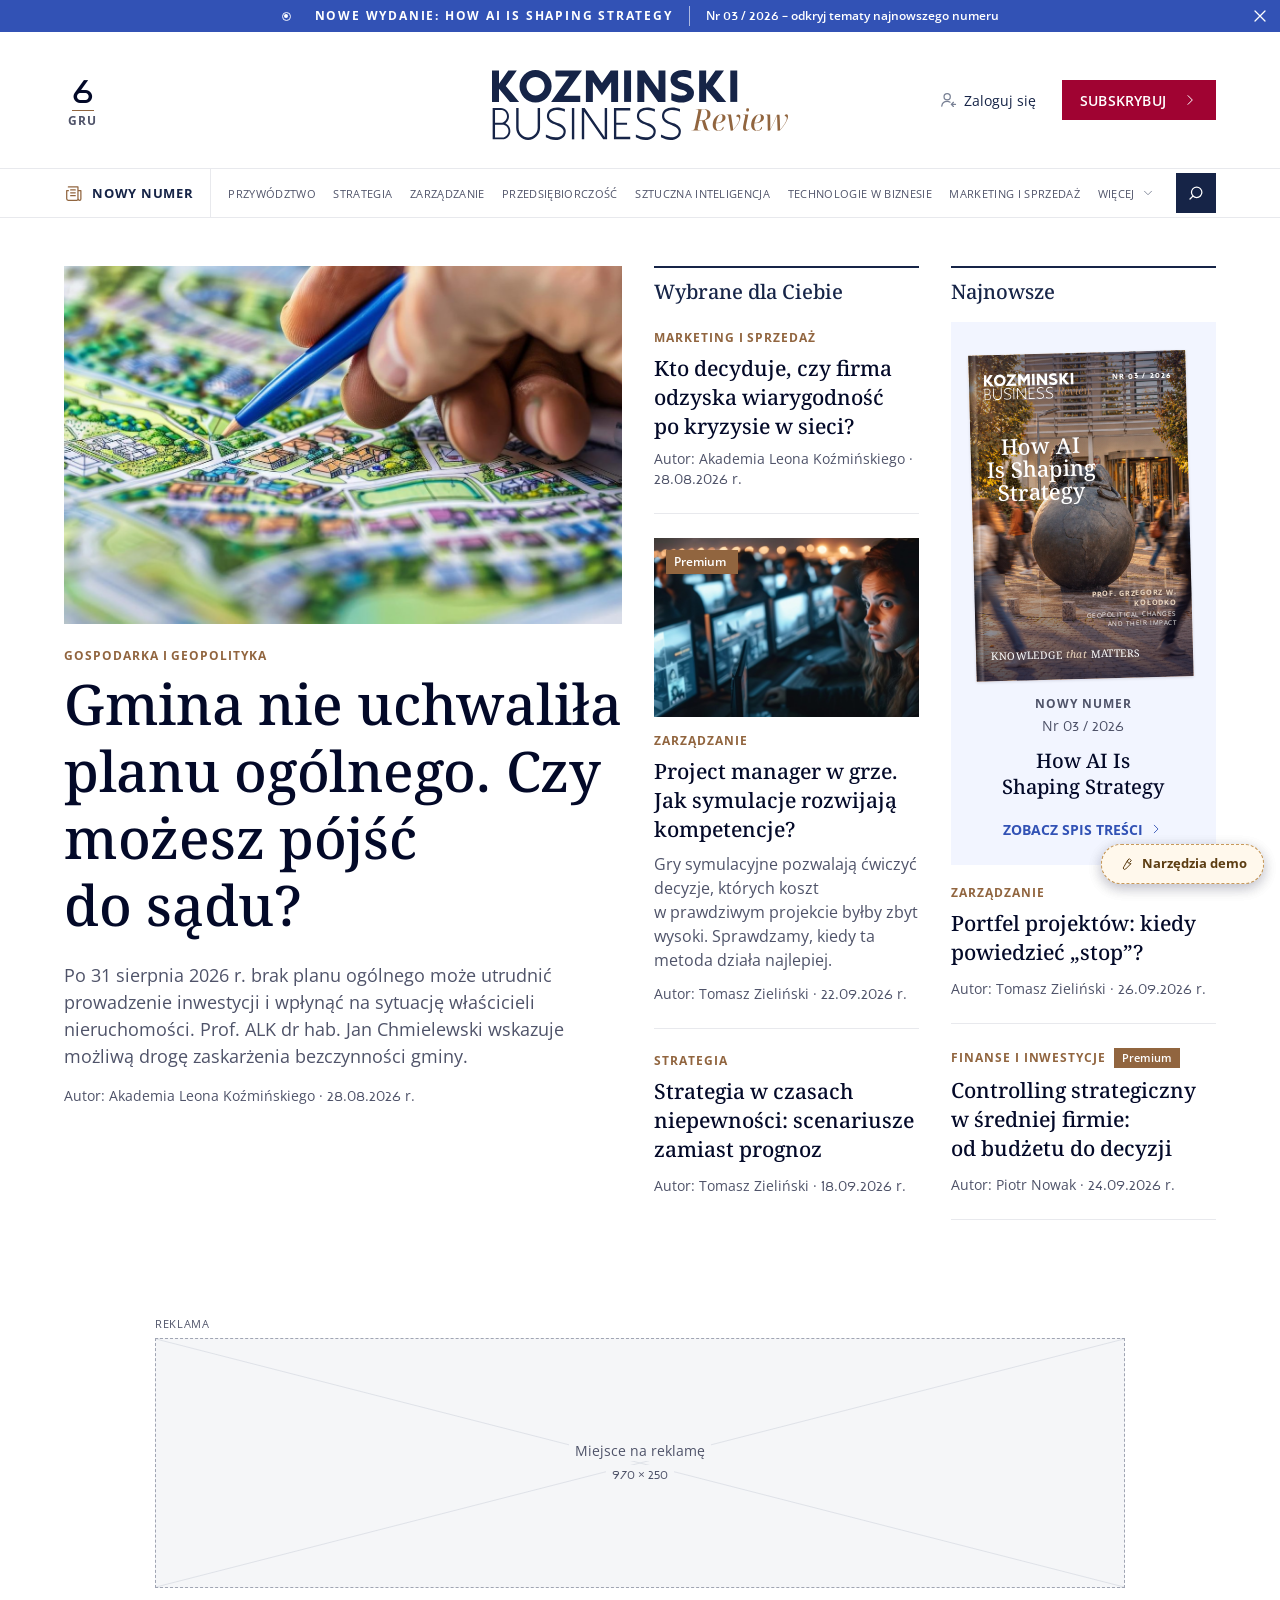
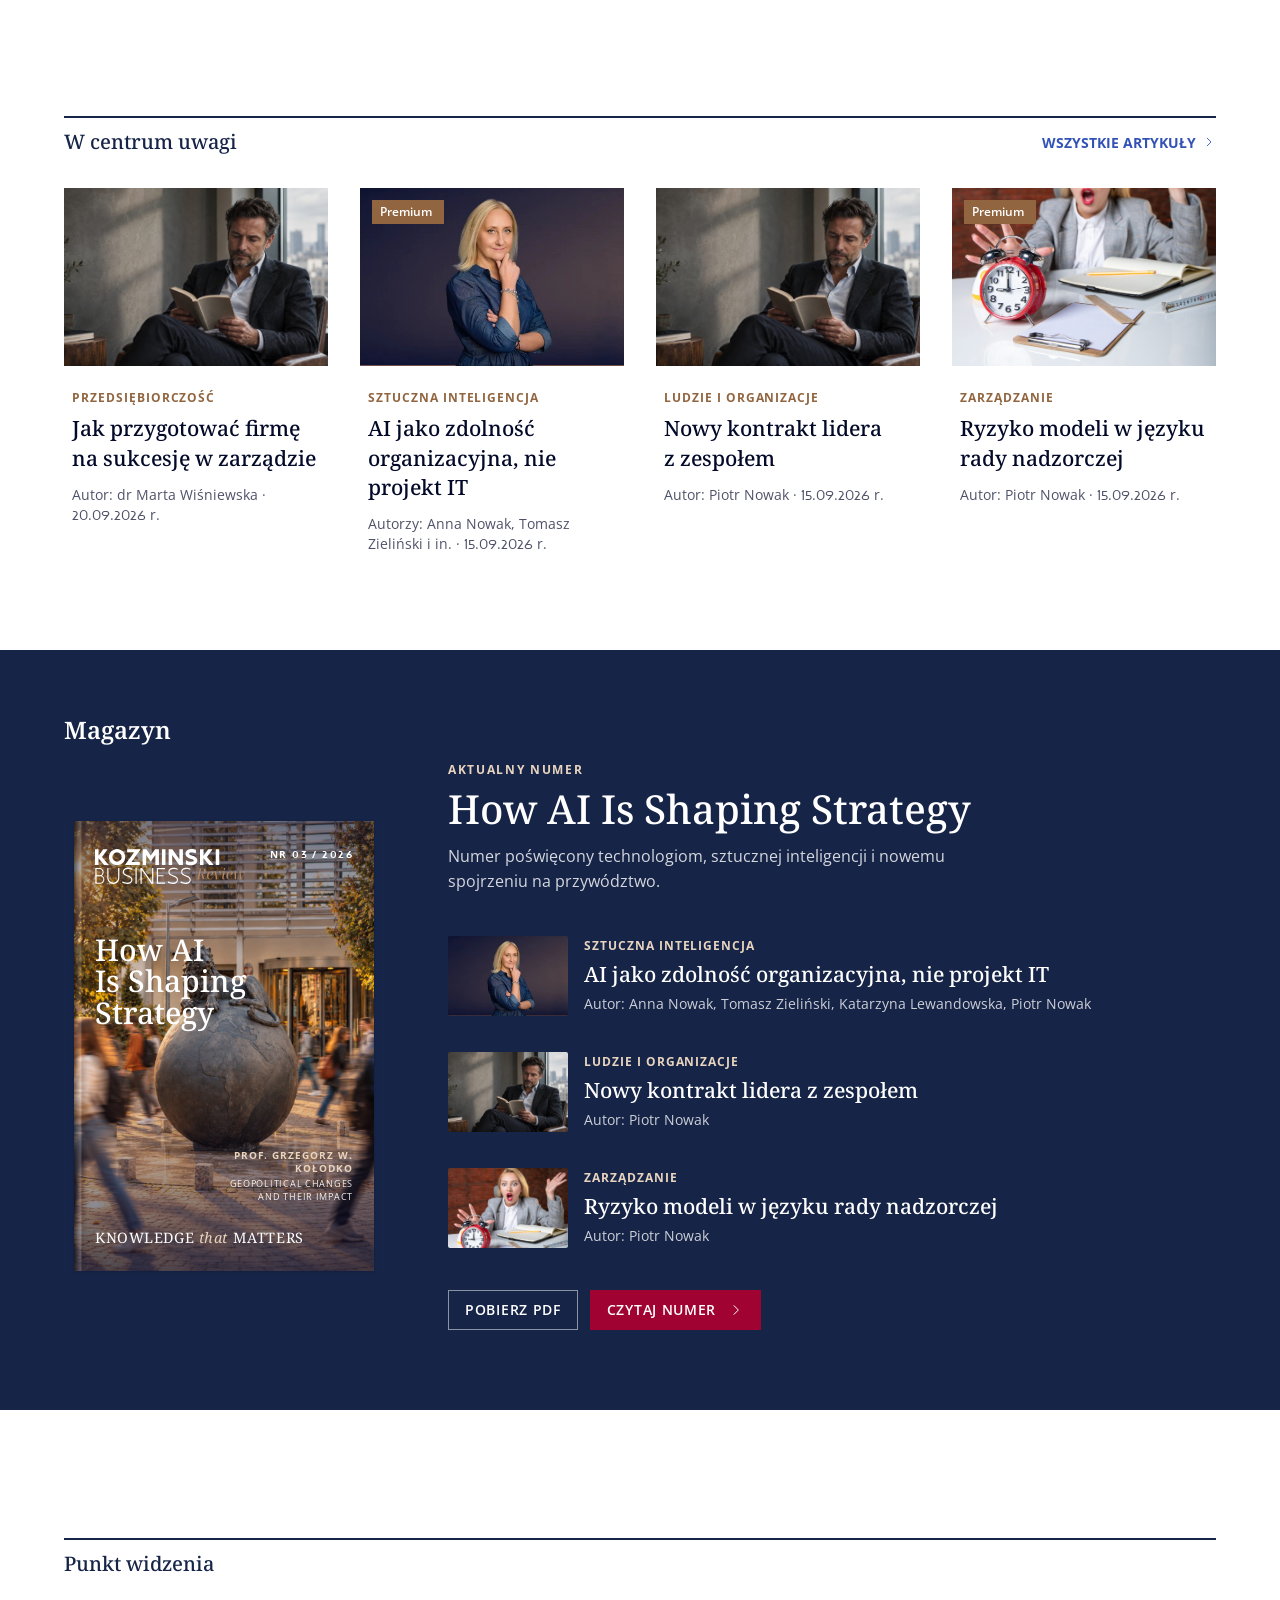
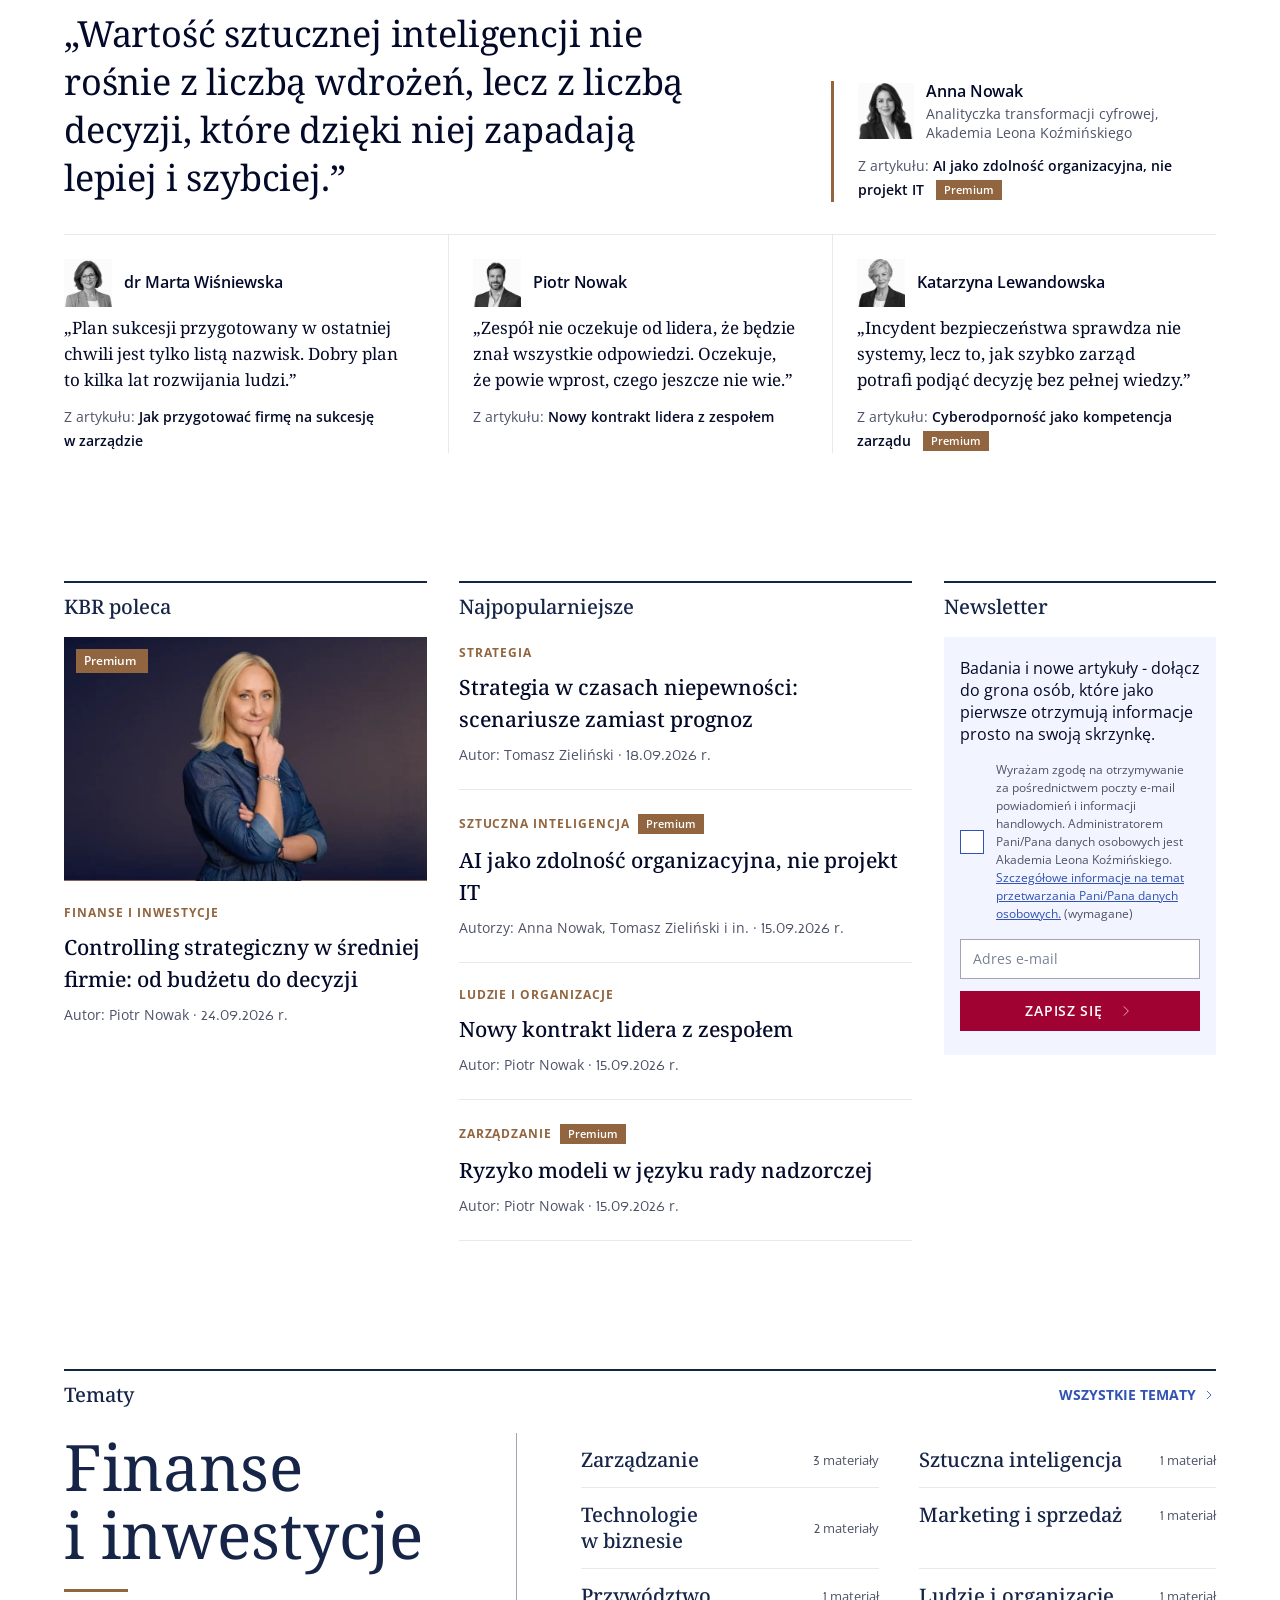
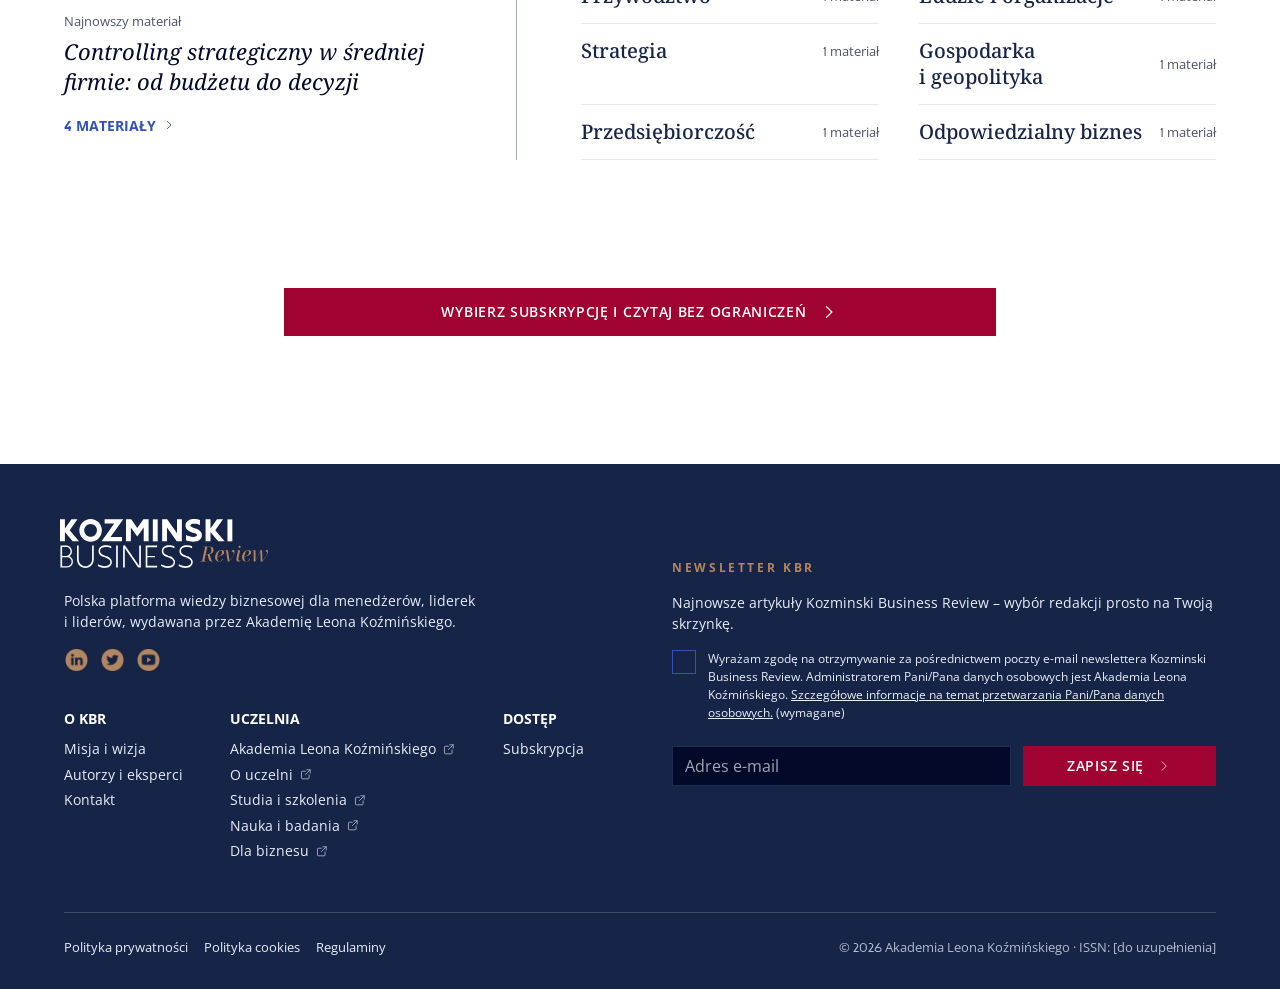
==== commit 9f219c0d: "Add files via upload" ====
--- a/index.html
+++ b/index.html
@@ -1,7 +1,7 @@
 <!DOCTYPE html>
 <html lang="pl">
 <head>
-<meta name="kbr-build" content="20261105-32">
+<meta name="kbr-build" content="20261106-109">
 <meta charset="utf-8">
 <meta name="viewport" content="width=device-width, initial-scale=1">
 <title>Kozminski Business Review</title>
@@ -9,13 +9,13 @@
 <link rel="preconnect" href="https://fonts.googleapis.com">
 <link rel="preconnect" href="https://fonts.gstatic.com" crossorigin>
 <link rel="stylesheet" href="https://fonts.googleapis.com/css2?family=Noto+Serif:ital,wght@0,100..900;1,100..900&amp;display=swap">
-<link rel="stylesheet" href="assets/css/fonts.css?v=20261105-32">
-<link rel="stylesheet" href="assets/css/tokens.css?v=20261105-32">
-<link rel="stylesheet" href="assets/css/base.css?v=20261105-32">
-<link rel="stylesheet" href="assets/css/layout.css?v=20261105-32">
-<link rel="stylesheet" href="assets/css/components.css?v=20261105-32">
-<link rel="stylesheet" href="assets/css/pages.css?v=20261105-32">
-<link rel="stylesheet" href="assets/css/home-v2.css?v=20261105-32">
+<link rel="stylesheet" href="assets/css/fonts.css?v=20261106-109">
+<link rel="stylesheet" href="assets/css/tokens.css?v=20261106-109">
+<link rel="stylesheet" href="assets/css/base.css?v=20261106-109">
+<link rel="stylesheet" href="assets/css/layout.css?v=20261106-109">
+<link rel="stylesheet" href="assets/css/components.css?v=20261106-109">
+<link rel="stylesheet" href="assets/css/pages.css?v=20261106-109">
+<link rel="stylesheet" href="assets/css/home-v2.css?v=20261106-109">
 <script>if (/[?&]v2\b/.test(location.search)) document.documentElement.classList.add('kbr-v2');</script>
 </head>
 <body>
@@ -25,26 +25,26 @@
 <div id="site-footer"></div>
 <div id="toast-region" class="toast-region" role="status" aria-live="polite"></div>
 
-<script src="assets/js/config.js?v=20261105-32"></script>
-<script src="assets/js/data/taxonomy.js?v=20261105-32"></script>
-<script src="assets/js/data/materials.js?v=20261105-32"></script>
-<script src="assets/js/services/storage.js?v=20261105-32"></script>
-<script src="assets/js/services/content.js?v=20261105-32"></script>
-<script src="assets/js/services/account.js?v=20261105-32"></script>
-<script src="assets/js/ui/icons.js?v=20261105-32"></script>
-<script src="assets/js/ui/core.js?v=20261105-32"></script>
-<script src="assets/js/ui/forms.js?v=20261105-32"></script>
-<script src="assets/js/ui/components.js?v=20261105-32"></script>
-<script src="assets/js/ui/flipbook.js?v=20261105-32"></script>
-<script src="assets/js/pages/home.js?v=20261105-32"></script>
-<script src="assets/js/pages/article.js?v=20261105-32"></script>
-<script src="assets/js/pages/lists.js?v=20261105-32"></script>
-<script src="assets/js/pages/auth.js?v=20261105-32"></script>
-<script src="assets/js/pages/account.js?v=20261105-32"></script>
-<script src="assets/js/pages/purchase.js?v=20261105-32"></script>
-<script src="assets/js/pages/misc.js?v=20261105-32"></script>
-<script src="assets/js/demo/demo-panel.js?v=20261105-32"></script>
-<script src="assets/js/app.js?v=20261105-32"></script>
+<script src="assets/js/config.js?v=20261106-109"></script>
+<script src="assets/js/data/taxonomy.js?v=20261106-109"></script>
+<script src="assets/js/data/materials.js?v=20261106-109"></script>
+<script src="assets/js/services/storage.js?v=20261106-109"></script>
+<script src="assets/js/services/content.js?v=20261106-109"></script>
+<script src="assets/js/services/account.js?v=20261106-109"></script>
+<script src="assets/js/ui/icons.js?v=20261106-109"></script>
+<script src="assets/js/ui/core.js?v=20261106-109"></script>
+<script src="assets/js/ui/forms.js?v=20261106-109"></script>
+<script src="assets/js/ui/components.js?v=20261106-109"></script>
+<script src="assets/js/ui/flipbook.js?v=20261106-109"></script>
+<script src="assets/js/pages/home.js?v=20261106-109"></script>
+<script src="assets/js/pages/article.js?v=20261106-109"></script>
+<script src="assets/js/pages/lists.js?v=20261106-109"></script>
+<script src="assets/js/pages/auth.js?v=20261106-109"></script>
+<script src="assets/js/pages/account.js?v=20261106-109"></script>
+<script src="assets/js/pages/purchase.js?v=20261106-109"></script>
+<script src="assets/js/pages/misc.js?v=20261106-109"></script>
+<script src="assets/js/demo/demo-panel.js?v=20261106-109"></script>
+<script src="assets/js/app.js?v=20261106-109"></script>
 <script>KBR.app.init();</script>
 </body>
 </html>
--- a/assets/css/tokens.css
+++ b/assets/css/tokens.css
@@ -13,6 +13,7 @@
   --c-placeholder: #788094;   /* placeholder, linia pionowa w sekcji magazynu – Deep Waters 50% nie spełnia WCAG, zostaje */
   --c-date: #6b7389;          /* daty na kartach – w projekcie #788094, przyciemnione do kontrastu 4.5:1 */
   --c-gold: #91653f;          /* kategorie, znak KBR, etykieta Premium – zatwierdzony; 5.1:1 na białym, 4.7:1 na #f2f5ff */
+  --c-hover: #1f3580;         /* hover niebieskich linków i napisów – wyraźnie ciemniejszy od #3252b5 (10.6:1 na białym) */
   --c-gold-light: #b4865e;    /* etykiety w stopce */
   --c-crimson: #a00332;       /* główne CTA */
   --c-crimson-dark: #82022a;  /* hover CTA */
@@ -35,7 +36,7 @@
   /* Cyfry w całym serwisie w foncie KozminskiU (wyjątek: treść artykułu – .prose) */
   --f-sans: "KBR Digits", var(--f-sans-plain);
   --f-serif: "KBR Digits", var(--f-serif-plain);
-  --f-tag: "Kozminski", var(--f-sans-plain);
+  --f-tag: var(--f-sans-plain); /* autorzy i tagi: Open Sans; Kozminski tylko w cyfrach (KBR Digits) */
 
   --fs-12: 12px;
   --fs-14: 14px;
--- a/assets/css/base.css
+++ b/assets/css/base.css
@@ -81,9 +81,9 @@
   color: var(--c-blue); font-weight: 700; font-size: var(--fs-14); line-height: 19px;
   text-transform: uppercase; letter-spacing: 0; display: inline-flex; align-items: center; gap: 6px;
 }
-.t-link:hover { color: var(--c-blue-dark); text-decoration: underline; }
+.t-link:hover { color: var(--c-hover); text-decoration: underline; }
 .link { color: var(--c-blue); text-decoration: underline; text-underline-offset: 2px; }
-.link:hover { color: var(--c-blue-dark); }
+.link:hover { color: var(--c-hover); }
 a.hover-title:hover .t-title-card, a.hover-title:hover .t-title-xl, a.hover-title:hover.t-title-card { text-decoration: underline; text-decoration-thickness: 1px; text-underline-offset: 4px; }
 
 /* Przyciski -------------------------------------------------------------- */
@@ -110,7 +110,7 @@
 .btn--outline:hover { background: var(--c-tint); }
 .btn--outline[aria-pressed="true"] { background: var(--c-navy); color: #fff; }
 .btn--ghost { color: var(--c-blue); padding: 0 8px; }
-.btn--ghost:hover { background: var(--c-tint); }
+.btn--ghost:hover { background: transparent; color: var(--c-hover); }
 .btn--blue { background: var(--c-blue); color: #fff; border-color: transparent; }
 .btn--blue:hover { background: #3252B5; }
 .btn--block { width: 100%; }
--- a/assets/css/layout.css
+++ b/assets/css/layout.css
@@ -63,7 +63,7 @@
 .hdr-link svg { color: var(--c-placeholder); flex: none; }
 .masthead__actions { flex: none; }
 .search { min-width: 0; }
-.hdr-link:hover, .hdr-link:hover span, .hdr-link:hover .chev { color: #3252B5; text-decoration: none; }
+.hdr-link:hover, .hdr-link:hover span, .hdr-link:hover .chev { color: var(--c-hover); text-decoration: none; }
 .hdr-link .chev { color: var(--c-placeholder); }
 .hdr-link:hover .hdr-premium { color: #fff; }
 .hdr-premium.hdr-premium--print { background: var(--c-navy); }
@@ -99,7 +99,7 @@
   display: flex; width: 100%; align-items: center; gap: 8px; padding: 12px 16px; text-align: left;
   background: none; border: 0; font-size: 14px; line-height: 20px; color: var(--c-navy);
 }
-.menu__panel a:hover, .menu__panel button:hover:not([disabled]) { background: var(--c-tint); color: #3252B5; text-decoration: none; }
+.menu__panel a:hover, .menu__panel button:hover:not([disabled]) { background: var(--c-tint); color: var(--c-hover); text-decoration: none; }
 .menu__panel [aria-current="page"] { font-weight: 700; }
 .menu__panel .menu__static { color: var(--c-muted); cursor: default; }
 .menu__panel hr { border: 0; border-top: 1px solid var(--c-border); margin: 8px 0; }
@@ -152,7 +152,7 @@
   .masthead__actions { gap: 4px; padding-right: 0; }
   .masthead__actions .menu--lang { display: none; }
   .masthead__actions .hdr-link { width: 44px; height: 44px; justify-content: center; padding: 0; }
-  .masthead__actions .hdr-link > span:not(.chev):not(.hdr-premium) { position: absolute; width: 1px; height: 1px; overflow: hidden; clip: rect(0 0 0 0); white-space: nowrap; }
+  .masthead__actions .hdr-link > span:not(.chev):not(.hdr-premium):not(.hdr-avatar) { position: absolute; width: 1px; height: 1px; overflow: hidden; clip: rect(0 0 0 0); white-space: nowrap; }
   .masthead__actions .hdr-link .chev, .masthead__actions .hdr-link .hdr-premium { display: none; }
   .masthead__actions .hdr-link svg { color: var(--c-navy); }
   .mobile-drawer__topics { border-bottom: 0; padding-bottom: 24px; }
@@ -170,13 +170,13 @@
   .mobile-drawer__list a > span { flex: 1; }
   .mobile-drawer__list a svg { color: var(--c-placeholder); }
   .mobile-drawer__list a.mobile-drawer__issue svg:first-child { color: var(--c-gold); }
-  .mobile-drawer__list a:hover, .mobile-drawer__list a[aria-current="page"] { color: var(--c-blue); text-decoration: none; }
+  .mobile-drawer__list a:hover, .mobile-drawer__list a[aria-current="page"] { color: var(--c-hover); text-decoration: none; }
   .mobile-drawer__topics { padding: 24px 0 8px; border-bottom: 1px solid var(--c-border); }
   .mobile-drawer__label { margin: 0 0 4px; font-size: 12px; line-height: 16px; font-weight: 700; letter-spacing: .1em; text-transform: uppercase; color: var(--c-gold); }
   .mobile-drawer__grid { list-style: none; margin: 0; padding: 0; display: grid; grid-template-columns: repeat(2, minmax(0, 1fr)); column-gap: 24px; }
   .mobile-drawer__grid[hidden] { display: none; }
   .mobile-drawer__grid a { display: flex; align-items: center; min-height: 44px; font-size: 15px; line-height: 20px; color: var(--c-ink); }
-  .mobile-drawer__grid a:hover { color: var(--c-blue); text-decoration: none; }
+  .mobile-drawer__grid a:hover { color: var(--c-hover); text-decoration: none; }
   .mobile-drawer__grid a[aria-current="page"] { color: var(--c-gold); font-weight: 600; }
   .mobile-drawer__more { display: inline-flex; align-items: center; gap: 6px; min-height: 44px; padding: 0; background: none; border: 0; font-size: 14px; font-weight: 600; color: var(--c-navy); cursor: pointer; }
   .mobile-drawer__more[aria-expanded="true"] svg { transform: rotate(180deg); }
@@ -320,3 +320,4 @@
 
 .logo__img { display: block; height: 56px; width: auto; }
 @media (max-width: 1023px) { .logo__img { height: 40px; } }
+
--- a/assets/css/components.css
+++ b/assets/css/components.css
@@ -95,7 +95,7 @@
 .crumbs ol { display: flex; flex-wrap: wrap; gap: 6px; font-size: 13px; line-height: 18px; color: var(--c-muted); }
 .crumbs li + li::before { content: "/"; margin-right: 6px; color: var(--c-border-strong); }
 .crumbs a { color: var(--c-text); text-decoration: underline; text-underline-offset: 2px; }
-.crumbs a:hover { color: var(--c-blue); }
+.crumbs a:hover { color: var(--c-hover); }
 
 /* Pusty stan */
 .empty { text-align: center; padding: 64px 24px; background: var(--c-tint); }
@@ -106,7 +106,7 @@
 /* Zakładki */
 .tabs { display: flex; gap: 32px; border-bottom: 1px solid var(--c-border); margin-bottom: 32px; }
 .tabs [role="tab"] { background: none; border: 0; border-bottom: 3px solid transparent; padding: 12px 0; margin-bottom: -1px; font-size: 14px; line-height: 19px; font-weight: 400; text-transform: uppercase; letter-spacing: 0; color: var(--c-text); display: inline-flex; gap: 8px; align-items: center; cursor: pointer; }
-.tabs [role="tab"]:hover { color: #3252B5; }
+.tabs [role="tab"]:hover { color: var(--c-hover); }
 .tabs [role="tab"][aria-selected="true"] { color: var(--c-ink); border-bottom-color: var(--c-gold); }
 .tabs .count { font-size: 12px; min-width: 22px; height: 20px; padding: 0 6px; border-radius: 10px; background: var(--c-tint); color: var(--c-navy); display: inline-grid; place-items: center; }
 
--- a/assets/css/pages.css
+++ b/assets/css/pages.css
@@ -142,7 +142,7 @@
 .article-head .t-lead { margin-top: 16px; font-size: 20px; line-height: 31px; max-width: 820px; }
 .article-meta { margin-top: 24px; display: flex; flex-wrap: wrap; align-items: center; gap: 8px 16px; font-size: 14px; line-height: 19px; color: var(--c-text); }
 .article-meta a { font-weight: 600; color: var(--c-navy); text-decoration: underline; text-underline-offset: 2px; }
-.article-meta a:hover { color: var(--c-blue); }
+.article-meta a:hover { color: var(--c-hover); }
 .article-meta .dot { width: 3px; height: 3px; border-radius: 50%; background: var(--c-text); }
 .article-meta .roles { color: var(--c-muted); }
 .article-actions { margin-top: 24px; display: flex; flex-wrap: wrap; gap: 12px; align-items: center; padding: 16px 0; border-top: 1px solid var(--c-border); border-bottom: 1px solid var(--c-border); }
@@ -351,10 +351,10 @@
 .gate__soc:hover { background: var(--c-tint); text-decoration: none; }
 .gate__reg { margin-top: 16px; font-size: 15px; line-height: 22px; color: var(--c-text); }
 .gate__reg a { color: var(--c-ink); font-weight: 700; text-decoration: underline; text-underline-offset: 3px; }
-.gate__reg a:hover { color: var(--c-blue); }
+.gate__reg a:hover { color: var(--c-hover); }
 .gate__foot { margin-top: 32px; display: grid; gap: 4px; font-size: 15px; line-height: 22px; color: var(--c-text); }
 .gate__foot a { color: var(--c-ink); font-weight: 700; text-decoration: underline; text-underline-offset: 3px; }
-.gate__foot a:hover { color: var(--c-blue); }
+.gate__foot a:hover { color: var(--c-hover); }
 
 .related { margin-top: 80px; padding-bottom: 96px; }
 .related .grid-4 { margin-top: 32px; }
@@ -539,11 +539,11 @@
 .steps li > a:hover .n { background: var(--c-crimson); border-color: var(--c-crimson); }
 .steps li[data-state="done"] .n { background: var(--c-navy); border-color: var(--c-navy); color: #fff; }
 .steps li[aria-current="step"] { color: var(--c-ink); }
-.steps li[aria-current="step"] .n { border: 2px solid var(--c-crimson); color: var(--c-crimson); }
+.steps li[aria-current="step"] .n { border: 2px solid var(--c-gold); color: var(--c-gold); }
 @media (max-width: 760px) { .steps { flex-wrap: nowrap; } .steps li .lbl { display: none; } .steps li[aria-current="step"] .lbl { display: inline; white-space: nowrap; } .steps li + li::before { width: 10px; margin: 0 4px; } .steps li { gap: 6px; } }
 .checkout { display: grid; grid-template-columns: minmax(0, 720px) minmax(0, 400px); justify-content: space-between; gap: 64px; padding-top: 48px; padding-bottom: 96px; }
 .checkout h1 { font-family: var(--f-serif); font-weight: 500; font-size: 42px; line-height: 50px; color: var(--c-title); }
-.checkout .form-section { margin-top: 32px; }
+.checkout .form-section { margin-top: 56px; }
 .checkout .form-section h2 { font-size: 14px; line-height: 19px; font-weight: 700; text-transform: uppercase; letter-spacing: .05em; color: var(--c-text); padding-bottom: 12px; border-bottom: 1px solid var(--c-border); margin-bottom: 16px; }
 .two-col { display: grid; grid-template-columns: 1fr 1fr; gap: 16px; }
 .two-col .field + .field { margin-top: 0; }
@@ -570,25 +570,25 @@
 @media (max-width: 1023px) { .checkout { grid-template-columns: 1fr; gap: 32px; } #summary-slot, .checkout > .summary { position: static; order: -1; } }
 @media (max-width: 560px) { .two-col { grid-template-columns: 1fr; } .checkout h1 { font-size: 32px; line-height: 38px; } }
 
-/* Zakup – Jotform */
+/* Zakup – formularz zamówienia i bramka płatności */
 .summary__months { font-family: var(--f-sans); font-size: 15px; font-weight: 600; color: var(--c-text); }
 .summary__note { display: flex; gap: 8px; align-items: flex-start; margin-top: 12px; padding: 12px 16px; background: #fff; border-left: 2px solid var(--c-gold); font-size: 14px; line-height: 20px; font-weight: 600; color: var(--c-ink); }
 .summary__note svg { flex: none; margin-top: 2px; color: var(--c-gold); }
-.jf-frame { margin-top: 24px; border: 1px solid var(--c-border); background: #fff; }
-.jf-demo-flag { display: flex; gap: 12px; align-items: flex-start; margin-top: 24px; padding: 16px 16px; border: 1px dashed #c89a5b; background: #fff8ec; color: #5c3d12; font-size: 14px; line-height: 21px; }
-.jf-demo-flag svg { flex: none; margin-top: 2px; }
-.jf-shell { margin-top: 8px; }
-.jf-shell .opt { font-weight: 400; color: var(--c-muted); }
-.jf-product { display: flex; justify-content: space-between; gap: 16px; align-items: flex-start; padding: 16px 0; border-bottom: 1px solid var(--c-border); }
-.jf-product strong { display: block; font-family: var(--f-serif); font-weight: 500; font-size: 22px; line-height: 28px; color: var(--c-title); }
-.jf-product span { display: block; margin-top: 4px; font-size: 14px; line-height: 20px; color: var(--c-text); }
-.jf-product b { font-size: 18px; color: var(--c-ink); white-space: nowrap; }
-.jf-total { display: flex; justify-content: space-between; align-items: baseline; padding-top: 16px; font-size: 16px; font-weight: 600; color: var(--c-ink); }
-.jf-total strong { font-size: 24px; }
-.jf-note { margin-top: 8px; font-size: 14px; line-height: 20px; color: var(--c-text); }
-.jf-shell .check + .check { margin-top: 12px; }
-.jf-gateway { display: flex; gap: 12px; align-items: flex-start; padding: 16px; border: 1px dashed var(--c-border-strong); background: #f7f8fb; font-size: 14px; line-height: 21px; color: var(--c-text); }
-.jf-gateway svg { flex: none; margin-top: 0; color: var(--c-navy); }
+.of-frame { margin-top: 24px; border: 1px solid var(--c-border); background: #fff; }
+.of-demo-flag { display: flex; gap: 12px; align-items: flex-start; margin-top: 24px; padding: 16px 16px; border: 1px dashed #c89a5b; background: #fff8ec; color: #5c3d12; font-size: 14px; line-height: 21px; }
+.of-demo-flag svg { flex: none; margin-top: 2px; }
+.of-shell { margin-top: 8px; }
+.of-shell .opt { font-weight: 400; color: var(--c-muted); }
+.of-product { display: flex; justify-content: space-between; gap: 16px; align-items: flex-start; padding: 16px 0; border-bottom: 1px solid var(--c-border); }
+.of-product strong { display: block; font-family: var(--f-serif); font-weight: 500; font-size: 22px; line-height: 28px; color: var(--c-title); }
+.of-product span { display: block; margin-top: 4px; font-size: 14px; line-height: 20px; color: var(--c-text); }
+.of-product b { font-size: 18px; color: var(--c-ink); white-space: nowrap; }
+.of-total { display: flex; justify-content: space-between; align-items: baseline; padding-top: 16px; font-size: 16px; font-weight: 600; color: var(--c-ink); }
+.of-total strong { font-size: 24px; }
+.of-note { margin-top: 8px; font-size: 14px; line-height: 20px; color: var(--c-text); }
+.of-shell .check + .check { margin-top: 12px; }
+.of-gateway { display: flex; gap: 12px; align-items: flex-start; padding: 16px; border: 1px dashed var(--c-border-strong); background: #f7f8fb; font-size: 14px; line-height: 21px; color: var(--c-text); }
+.of-gateway svg { flex: none; margin-top: 0; color: var(--c-navy); }
 .result__icon--wait { background: var(--c-tint); }
 .spinner { width: 34px; height: 34px; border-radius: 50%; border: 3px solid var(--c-border-blue); border-top-color: var(--c-navy); animation: kbr-spin 1s linear infinite; }
 @keyframes kbr-spin { to { transform: rotate(360deg); } }
@@ -635,7 +635,7 @@
 .issue__actions { margin-top: 16px; display: grid; gap: 8px; }
 .issue__actions .btn { height: 48px; white-space: normal; text-align: center; }
 .toc-toggle { display: flex; align-items: center; justify-content: space-between; gap: 12px; width: 100%; padding: 16px 0; background: none; border: 0; border-bottom: 1px solid var(--c-border-blue); color: var(--c-blue); font-weight: 700; font-size: 14px; line-height: 19px; text-transform: uppercase; cursor: pointer; text-align: left; }
-.toc-toggle:hover { color: #3252B5; }
+.toc-toggle:hover { color: var(--c-hover); }
 .toc-toggle svg { transition: transform .2s ease; flex: none; }
 .toc-toggle[aria-expanded="true"] svg { transform: rotate(180deg); }
 #toc-more .toc-item { display: block; }
@@ -679,7 +679,7 @@
 .follow-group + .follow-group { margin-top: 32px; }
 .follow-group__head { display: flex; align-items: center; justify-content: space-between; gap: 16px; padding-bottom: 12px; border-bottom: 1px solid var(--c-border-strong); }
 .follow-group__head h2 { font-family: var(--f-serif); font-weight: 500; font-size: 25px; line-height: 30px; color: var(--c-title); margin: 0; }
-.follow-group__head h2 a:hover { color: #3252B5; }
+.follow-group__head h2 a:hover { color: var(--c-hover); }
 .follow-group__more { margin-top: 16px; }
 .ship-next { margin-top: 16px; display: flex; gap: 12px; align-items: flex-start; padding: 16px 16px; background: var(--c-tint); }
 .ship-next > svg { flex: none; color: var(--c-gold); margin-top: 2px; }
@@ -709,7 +709,7 @@
 .topic-row__name { font-family: var(--f-serif); font-weight: 500; font-size: 26px; line-height: 32px; text-wrap: pretty; }
 .topic-row__count { font-size: 14px; line-height: 19px; font-weight: 600; color: var(--c-text); white-space: nowrap; }
 .topic-row svg { color: var(--c-blue); transition: transform .25s cubic-bezier(.3,.7,.4,1); }
-.topic-row:hover .topic-row__name { color: #3252B5; }
+.topic-row:hover .topic-row__name { color: var(--c-hover); }
 .topic-row:hover svg { transform: translateX(6px); }
 @media (max-width: 560px) { .topic-row { grid-template-columns: minmax(0, 1fr) 20px; gap: 4px 16px; } .topic-row__name { font-size: 21px; line-height: 26px; } .topic-row__count { grid-row: 2; } .topic-row svg { grid-row: 1 / 3; grid-column: 2; } }
 
@@ -739,8 +739,8 @@
 .op-hit:hover, .op-hit:hover * { text-decoration: none; }
 .op__quote { display: block; font-family: var(--f-serif); font-weight: 500; font-style: italic; text-wrap: pretty; transition: color .2s ease; }
 .op__from { display: block; font-size: 14px; line-height: 20px; color: var(--c-text); }
-.op__from-title { color: var(--c-ink); font-weight: 600; background-image: linear-gradient(currentColor, currentColor); background-size: 0 1px; background-position: 0 100%; background-repeat: no-repeat; transition: background-size .3s ease, color .2s ease; }
-.op-hit:hover .op__from-title, .op-hit:focus-visible .op__from-title { color: var(--c-blue); background-size: 100% 1px; }
+.op__from-title { color: var(--c-ink); font-weight: 600; background-image: linear-gradient(currentColor, currentColor); background-size: 0 1px; background-position: 0 100%; background-repeat: no-repeat; transition: color .2s ease; }
+.op-hit:hover .op__from-title, .op-hit:focus-visible .op__from-title { color: var(--c-hover); background-size: 100% 1px; }
 .op-hit .person-photo { transition: transform .3s ease; }
 .op-hit:hover .person-photo { transform: scale(1.04); }
 .op-feat { margin-top: 24px; display: grid; grid-template-columns: 136px minmax(0, 1fr); gap: 32px; align-items: center; padding-bottom: 32px; border-bottom: 1px solid var(--c-border); }
@@ -761,7 +761,7 @@
 .op-nav { display: flex; gap: 8px; }
 .op-nav[hidden] { display: none; }
 .op-nav__btn { width: 44px; height: 44px; display: grid; place-items: center; border: 1px solid var(--c-border); background: #fff; color: var(--c-ink); cursor: pointer; transition: border-color .2s ease, color .2s ease; }
-.op-nav__btn:hover:not(:disabled) { border-color: var(--c-ink); color: var(--c-blue); }
+.op-nav__btn:hover:not(:disabled) { border-color: var(--c-ink); color: var(--c-hover); }
 .op-nav__btn:disabled { opacity: .35; cursor: default; }
 .op-list > li { padding: 32px 32px 0; }
 .op-list > li:first-child { padding-left: 0; }
@@ -867,7 +867,7 @@
   .share-rail__label { order: 99; padding: 6px 0 0; margin: 2px 0 0; border-bottom: 0; border-top: 1px solid var(--c-border); }
 }
 
-/* Treść artykułu bez cyfr Kozminski; tagi w foncie Kozminski */
+/* Treść artykułu bez cyfr Kozminski */
 .prose { --f-sans: var(--f-sans-plain); --f-serif: var(--f-serif-plain); font-family: var(--f-sans-plain); }
 .tags-row .chip { font-family: var(--f-tag); }
 .t-lead, .card__lead, .row-item .t-body, .t-body { --f-sans: var(--f-sans-plain); font-family: var(--f-sans-plain); }
@@ -926,8 +926,8 @@
 .mag__toc--light .mag-toc__title { color: var(--c-title); }
 .mag__toc--light .mag-toc__author { color: var(--c-text); }
 .mag__toc--light .mag-toc__arrow { color: var(--c-blue); }
-.mag__toc--light .mag-toc:hover .mag-toc__arrow, .mag__toc--light .mag-toc:focus-visible .mag-toc__arrow { color: var(--c-blue); }
-.mag__toc--light .mag-toc:hover .mag-toc__title { color: var(--c-blue); }
+.mag__toc--light .mag-toc:hover .mag-toc__arrow, .mag__toc--light .mag-toc:focus-visible .mag-toc__arrow { color: var(--c-hover); }
+.mag__toc--light .mag-toc:hover .mag-toc__title { color: var(--c-hover); }
 .mag-toc--static:hover { padding-left: 0; }
 .mag-toc__thumb--ph { background: var(--c-tint-strong); }
 .mag__cta { display: flex; flex-wrap: wrap; gap: 12px; margin-top: 24px; }
@@ -1259,7 +1259,7 @@
 
 /* Linki w nagłówku: ikona zmienia kolor razem z tekstem */
 html .hdr-link svg { transition: color .15s ease; }
-html .hdr-link:hover svg, html .masthead__actions .hdr-link:hover svg { color: #3252B5; }
+html .hdr-link:hover svg, html .masthead__actions .hdr-link:hover svg { color: var(--c-hover); }
 
 /* Cień pod menu: szerszy, bardziej rozmyty */
 html { --shadow-nav: 0 2px 8px rgba(3, 9, 40, 0.06), 0 14px 48px rgba(3, 9, 40, 0.12); }
@@ -1315,7 +1315,7 @@
 /* „Zobacz spis treści”: jak „Wszystkie artykuły” (t-link) + podkreślenie i strzałka na hover całej zajawki */
 html .home-hero .mag-teaser__more { font-size: 14px; line-height: 19px; font-weight: 700; letter-spacing: 0; color: var(--c-blue); }
 html .mag-teaser__more svg { flex: none; transition: transform .25s cubic-bezier(.3,.7,.4,1); }
-html .mag-teaser:hover .mag-teaser__more { color: var(--c-blue-dark); text-decoration: underline; }
+html .mag-teaser:hover .mag-teaser__more { color: var(--c-hover); text-decoration: underline; }
 html .mag-teaser:hover .mag-teaser__more svg { transform: translateX(6px); }
 @media (prefers-reduced-motion: reduce) { html .mag-teaser__more svg { transition: none; } }
 
@@ -1416,8 +1416,8 @@
 html .mag-toc:hover, html .mag-toc:focus-visible { padding-left: 0; }
 html .mag-toc__arrow, html .mag-toc:hover .mag-toc__arrow, html .mag-toc:focus-visible .mag-toc__arrow { transform: none; transition: opacity .2s ease, color .2s ease; }
 
-/* Newsletter na stronie głównej: bez górnego marginesu */
-html .home-rec__nl .nl-box { margin-top: 0; }
+/* Newsletter na stronie głównej: góra boksu w linii ze zdjęciem „KBR poleca” */
+html .home-rec__nl .nl-box { margin-top: 16px; }
 
 /* Listy: filtr tematu jako select, dostęp jako przełącznik tekstowy */
 html .list-toolbar { align-items: flex-end; gap: 16px 48px; }
@@ -1533,7 +1533,7 @@
 html .spine:hover, html .spine:focus-visible, html .spine.is-out { transform: none; box-shadow: none; background: var(--c-gold); color: #fff; }
 
 /* Hover: tytuły podkreślenie, linki tekstowe kolor; strzałki w przyciskach bez przesuwania */
-html .t-link:hover { color: var(--c-blue-dark); text-decoration: none; }
+html .t-link:hover { color: var(--c-hover); text-decoration: none; }
 html :is(.btn, .t-link, .mag-teaser__more, .topic-row, .episodes__row, .hit) svg:last-child,
 html :is(.btn, .t-link, .mag-teaser__more, .topic-row, .episodes__row, .hit):hover svg:last-child,
 html .topic-row:hover svg, html .episodes__row:hover > svg, html .hit:hover > svg { transform: none; transition: none; }
@@ -1600,7 +1600,7 @@
   /* 7. Menu mobilne: równe odstępy tematów, hover „Wszystkie tematy” */
   html .mobile-drawer__grid { align-items: start; }
   html .mobile-drawer__grid a { min-height: 0; padding: 12px 0; }
-  html .mobile-drawer__all:hover, html .mobile-drawer__more:hover { color: var(--c-blue); text-decoration: none; }
+  html .mobile-drawer__all:hover, html .mobile-drawer__more:hover { color: var(--c-hover); text-decoration: none; }
 }
 @media (max-width: 760px) {
   html .plans-head { padding-top: 32px; }
@@ -1785,3 +1785,128 @@
 
 /* Czytnik magazynu: krzyżyk zamykania bez obramowania */
 html .fb__close { border: 0; border-radius: 0; }
+
+/* Pasek udostępniania: radius 2 px, bez ramki i separatora, delikatny cień */
+html .share-rail__btn { border-radius: 0; }
+html .share-rail__label { border: 0; }
+html .share-rail { border: 0; border-radius: 2px; box-shadow: 0 1px 2px rgba(3,9,40,.10), 0 4px 14px rgba(3,9,40,.14); }
+
+/* Paywall: przycisk powrotu (styl .btn--tint) w lewym górnym rogu */
+html .gate__back { position: absolute; top: 41px; left: 24px; z-index: 2; height: 40px; min-height: 40px; padding: 0 12px 0 8px; gap: 8px; background: transparent; }
+html .gate__back:hover, html .gate__back:focus-visible { background: transparent; color: var(--c-navy); }
+html .gate__back svg { transition: none; transform: none; }
+@media (max-width: 760px) { html .gate:has(.gate__back) { padding-top: 68px; } html .gate__back { top: 12px; left: 12px; width: 44px; height: 44px; min-height: 44px; padding: 0; justify-content: center; } html .gate__back span { position: absolute; width: 1px; height: 1px; overflow: hidden; clip: rect(0 0 0 0); } }
+/* Paywall: zgoda pod „Dalej”; równe odstępy zgoda – lub – logowanie społecznościowe oraz w stopce */
+html .gate .gate__terms { margin-top: 16px; }
+html .gate .gate__or, html .gate .gate__social { margin-top: 16px; }
+html .gate .gate__reg, html .gate .gate__foot { margin-top: 24px; }
+
+/* Subskrypcja: „Prenumerata dla zespołu lub na prezent” jako szeroka karta pakietu */
+html .plan--team { margin-top: var(--gap); display: grid; grid-template-columns: minmax(0, 1fr) auto; gap: 24px 48px; align-items: center; }
+html .plan--team h2 { font-size: 26px; line-height: 32px; }
+html .plan--team .desc { min-height: 0; max-width: 720px; text-wrap: pretty; }
+html .plan--team__cta { display: grid; gap: 12px; justify-items: start; }
+html .plan--team .btn { margin-top: 0; }
+html .plan--team__mail { font-size: 15px; line-height: 22px; color: var(--c-text); }
+html .plan--team__mail { font-weight: 600; color: var(--c-ink); }
+html .plan--team__mail a { color: var(--c-blue); text-decoration: underline; text-underline-offset: 3px; }
+html .plan--team__mail a:hover { color: var(--c-navy); }
+@media (max-width: 1023px) { html .plan--team { max-width: 560px; margin-left: auto; margin-right: auto; grid-template-columns: minmax(0, 1fr); } html .plan--team__cta { min-width: 0; } }
+
+/* Logowanie: reklama large rectangle 336 × 280 po prawej */
+html .auth-wrap--ad { grid-template-columns: minmax(0, 520px) minmax(0, 1fr); justify-content: stretch; }
+html .auth-ad { align-self: start; justify-self: center; width: 100%; max-width: 336px; position: sticky; top: 120px; }
+html .ad-slot--net .ad-slot__img, html .ad-slot--net .ad-slot__box { display: flex; flex-direction: column; align-items: center; justify-content: center; width: 100%; max-width: 336px; height: auto; aspect-ratio: 336 / 280; }
+html .ad-slot--net .ad-slot__img { display: block; object-fit: cover; }
+@media (max-width: 1023px) { html .auth-wrap--ad { grid-template-columns: minmax(0, 1fr); } html .auth-ad { justify-self: center; position: static; } }
+
+/* Logowanie społecznościowe: ikony LinkedIn, Google, Apple bez ruchu po najechaniu */
+html .btn[data-social] svg, html .btn[data-social] img, html .btn[data-social]:hover svg, html .btn[data-social]:hover img, html .btn[data-social]:focus-visible svg,
+html .gate__soc svg, html .gate__soc img, html .gate__soc:hover svg, html .gate__soc:hover img, html .gate__soc:focus-visible svg { transform: none !important; transition: none !important; animation: none !important; }
+html .btn.btn[data-social][data-mode]:hover:not([disabled]):not([aria-disabled="true"]) > svg[data-lead], html .btn.btn[data-social][data-mode]:focus-visible:not([disabled]) > svg[data-lead],
+html .gate__soc.gate__soc[data-gate-social]:hover:not([disabled]):not([aria-disabled="true"]) > svg, html .gate__soc.gate__soc[data-gate-social]:hover:not([disabled]):not([aria-disabled="true"]) > svg[data-lead] { transform: none !important; transition: none !important; }
+
+/* Konto: linki „Załóż bezpłatne konto” / „Zaloguj się” – hover jak w innych niebieskich linkach (.link) */
+html .auth-card .alt a, html .auth-card .intro a { text-underline-offset: 3px; transition: color .15s ease; }
+html .auth-card .alt a:hover, html .auth-card .intro a:hover, html .auth-card .alt a:focus-visible, html .auth-card .intro a:focus-visible { color: var(--c-hover); }
+
+/* Spójność linków tekstowych: niebieski link → hover --c-blue-dark (jak .link) */
+html .gate__reg a, html .gate__foot a, html .gate__foot a[data-action="auth-link"] { color: var(--c-blue); }
+html .gate__reg a:hover, html .gate__foot a:hover, html .gate__foot a[data-action="auth-link"]:hover,
+html .gate__reg a:focus-visible, html .gate__foot a:focus-visible { color: var(--c-hover); }
+html .plan--team__mail a:hover, html .plan--team__mail a:focus-visible { color: var(--c-hover); }
+html .gate__back:hover, html .gate__back:focus-visible { color: var(--c-hover); }
+
+/* Strzałki: animacja przy „Wszystkie artykuły” (linki tekstowe) i liczbie materiałów w tematach; „Zobacz spis treści” bez podkreślenia */
+html .mag-teaser:hover .mag-teaser__more { text-decoration: none; }
+html .t-link svg:last-child, html .topic-row svg:last-child { transition: transform .25s cubic-bezier(.3,.7,.4,1); }
+html .t-link:hover svg:last-child, html .t-link:focus-visible svg:last-child { transform: translateX(4px); }
+html .topic-row:hover svg:last-child, html .topic-row:focus-visible svg:last-child { transform: translateX(6px); }
+@media (prefers-reduced-motion: reduce) { html .t-link svg:last-child, html .topic-row svg:last-child { transition: none; } }
+
+/* Newsletter (boks): mniejszy odstęp u góry, hover linku w zgodzie */
+html .nl-box { padding-top: 20px; }
+html .nl-box > p:first-of-type { margin-top: 0; }
+html .nl-box .check a { transition: color .15s ease; }
+html .nl-box .check a:hover, html .nl-box .check a:focus-visible { color: var(--c-hover); }
+html .nl-box .check { margin-top: 16px; margin-bottom: 4px; }
+
+/* Tytuły i opisy artykułów: hover na tytule lub opisie podkreśla tytuł (cały portal) */
+html a.hover-title:hover, html a.hover-title:focus-visible { text-decoration: underline; text-decoration-thickness: 1px; text-underline-offset: 4px; }
+html .lead-link, html .lead-link:hover { color: inherit; text-decoration: none; }
+html :is(article, .row-item, .lead-story, .v2-split):has(.lead-link:hover) .hover-title { text-decoration: underline; text-decoration-thickness: 1px; text-underline-offset: 4px; }
+
+/* Krzyżyki zamykania: bez tła na hover, zmienia się tylko kolor.
+   Jasne tło → ciemnoniebieski (jak inne przyciski); ciemne/niebieskie tło (pasek górny, komunikaty, czytnik) → rozjaśniona biel */
+html :is(.modal__close, .icon-btn) { background: none; color: var(--c-navy); transition: color .15s ease; cursor: pointer; }
+html :is(.modal__close, .icon-btn):hover, html :is(.modal__close, .icon-btn):focus-visible { background: none; color: var(--c-hover); }
+html .modal__close { color: var(--c-text); }
+html :is(.topbar__close, .toast button, .fb__close) { background: none; color: #fff; transition: color .15s ease; cursor: pointer; }
+html :is(.topbar__close, .toast button, .fb__close):hover, html :is(.topbar__close, .toast button, .fb__close):focus-visible { background: none; color: rgba(255,255,255,.72); }
+html .table-wrap { overflow-y: hidden; }
+/* Historia wysyłek: jednakowe odstępy między nagłówkiem, tekstem/tabelą i notą (desktop i mobile) */
+html .ship-hist__h { margin: 24px 0 0; }
+html .ship-hist__h + * { margin-top: 12px; }
+html .ship-hist__empty, html .ship-hist__note { margin: 12px 0 0; font-size: 15px; line-height: 23px; color: var(--c-text); }
+
+/* Hover w obie strony: tytuł lub opis artykułu → przybliżenie zdjęcia (jak zdjęcie → podkreślenie tytułu) */
+html :is(article, .row-item, .lead-story, .v2-split):has(:is(.hover-title, .lead-link):hover) .card__media > img,
+html :is(article, .row-item, .lead-story, .v2-split):has(:is(.hover-title, .lead-link):focus-visible) .card__media > img { transform: scale(1.03); }
+
+/* Nagłówek po zalogowaniu: inicjały w kwadracie zamiast ikony (jak w profilu) */
+html .hdr-avatar { flex: none; display: inline-grid; place-items: center; width: 30px; height: 30px; background: var(--c-navy); color: #fff; font-family: var(--f-serif); font-size: 14px; line-height: 1; font-weight: 500; letter-spacing: .02em; transition: background-color .15s ease; }
+html .hdr-link--user { gap: 10px; }
+html .hdr-link--user:hover .hdr-avatar, html .hdr-link--user[aria-expanded="true"] .hdr-avatar { background: var(--c-hover); color: #fff; }
+
+/* Nagłówek mobile/tablet: hamburger przy prawej krawędzi, równe odstępy (12 px) między profilem, „Subskrybuj” i menu; profil wysokości przycisku */
+@media (max-width: 1023px) {
+  html .masthead__actions { gap: 12px !important; }
+  html .masthead__actions .hdr-link { width: auto; min-width: 36px; height: 36px; }
+  html .masthead .btn--primary { height: 36px; min-height: 36px; }
+  html .masthead__actions .hdr-avatar { width: 36px; height: 36px; font-size: 16px; }
+  html .masthead__actions .icon-btn { width: 36px; height: 36px; justify-content: flex-end; margin-right: 0; padding: 0; }
+}
+
+/* Wąskie ekrany: logo i przyciski mieszczą się bez nachodzenia (cele dotyku ≥ 32 px, WCAG 2.2 wymaga min. 24 px) */
+@media (max-width: 600px) {
+  html .masthead .logo__img, html .site-header.is-compact .masthead .logo__img { height: 32px !important; width: auto; }
+  html .masthead__actions { gap: 8px !important; }
+}
+@media (max-width: 400px) {
+  html .masthead__actions .hdr-link, html .masthead__actions .icon-btn { min-width: 32px; width: 32px; height: 32px; }
+  html .masthead__actions .hdr-avatar { width: 32px; height: 32px; font-size: 15px; }
+  html .masthead .btn--primary { height: 32px; min-height: 32px; padding: 0 10px; }
+  html .masthead .logo__img, html .site-header.is-compact .masthead .logo__img { height: 28px !important; }
+}
+
+/* Stopka: bez przewijania w poziomie na wąskich ekranach */
+@media (max-width: 1100px) { html .footer-grid { grid-template-columns: minmax(0, 1fr); } }
+@media (max-width: 560px) {
+  html .footer-cols { grid-template-columns: repeat(2, minmax(0, 1fr)); column-gap: 24px; }
+  html .footer-cols a, html .footer-cols a.ext-link { white-space: normal; overflow-wrap: anywhere; }
+}
+
+/* Równy odstęp wizualny: profil ↔ „Subskrybuj” = „Subskrybuj” ↔ hamburger (pole przycisku menu = szerokość ikony 24 px, min. WCAG 2.2) */
+@media (max-width: 1023px) {
+  html .masthead__actions .icon-btn { width: 24px; min-width: 24px; justify-content: center; }
+}
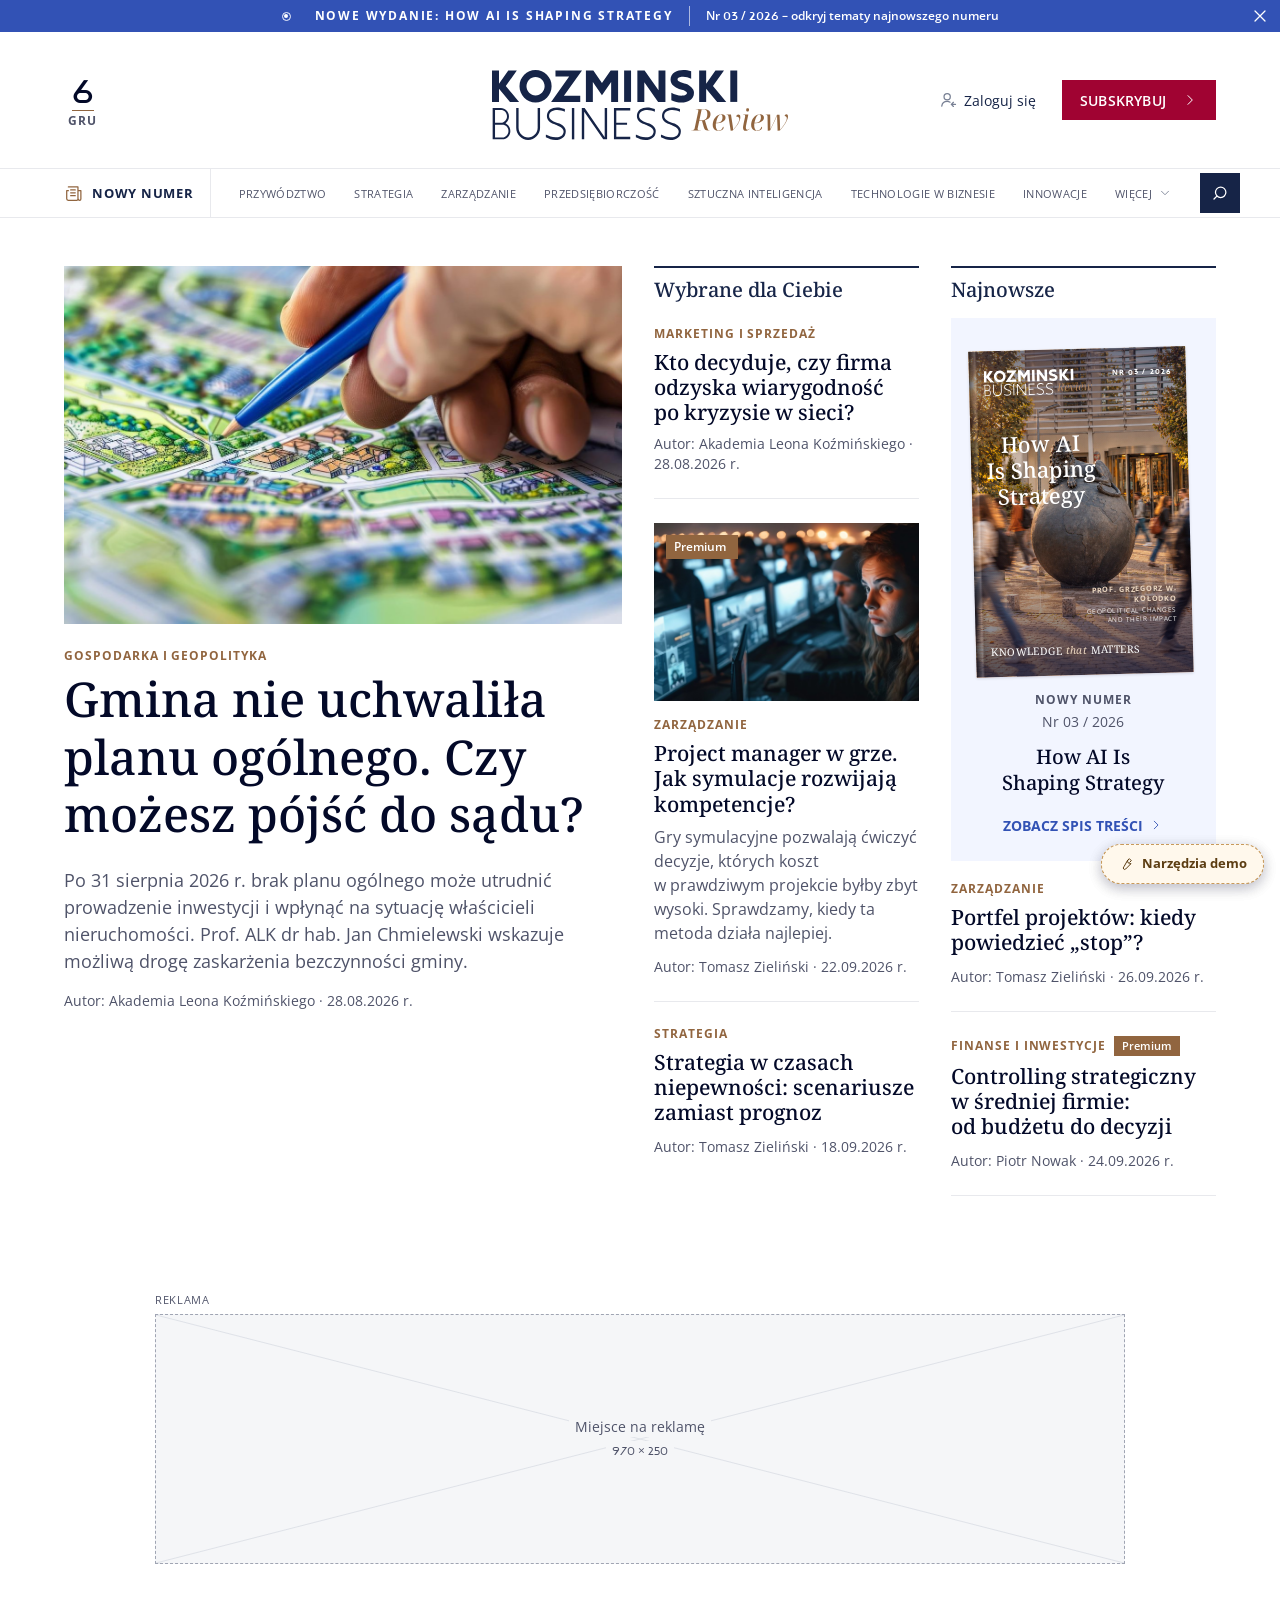
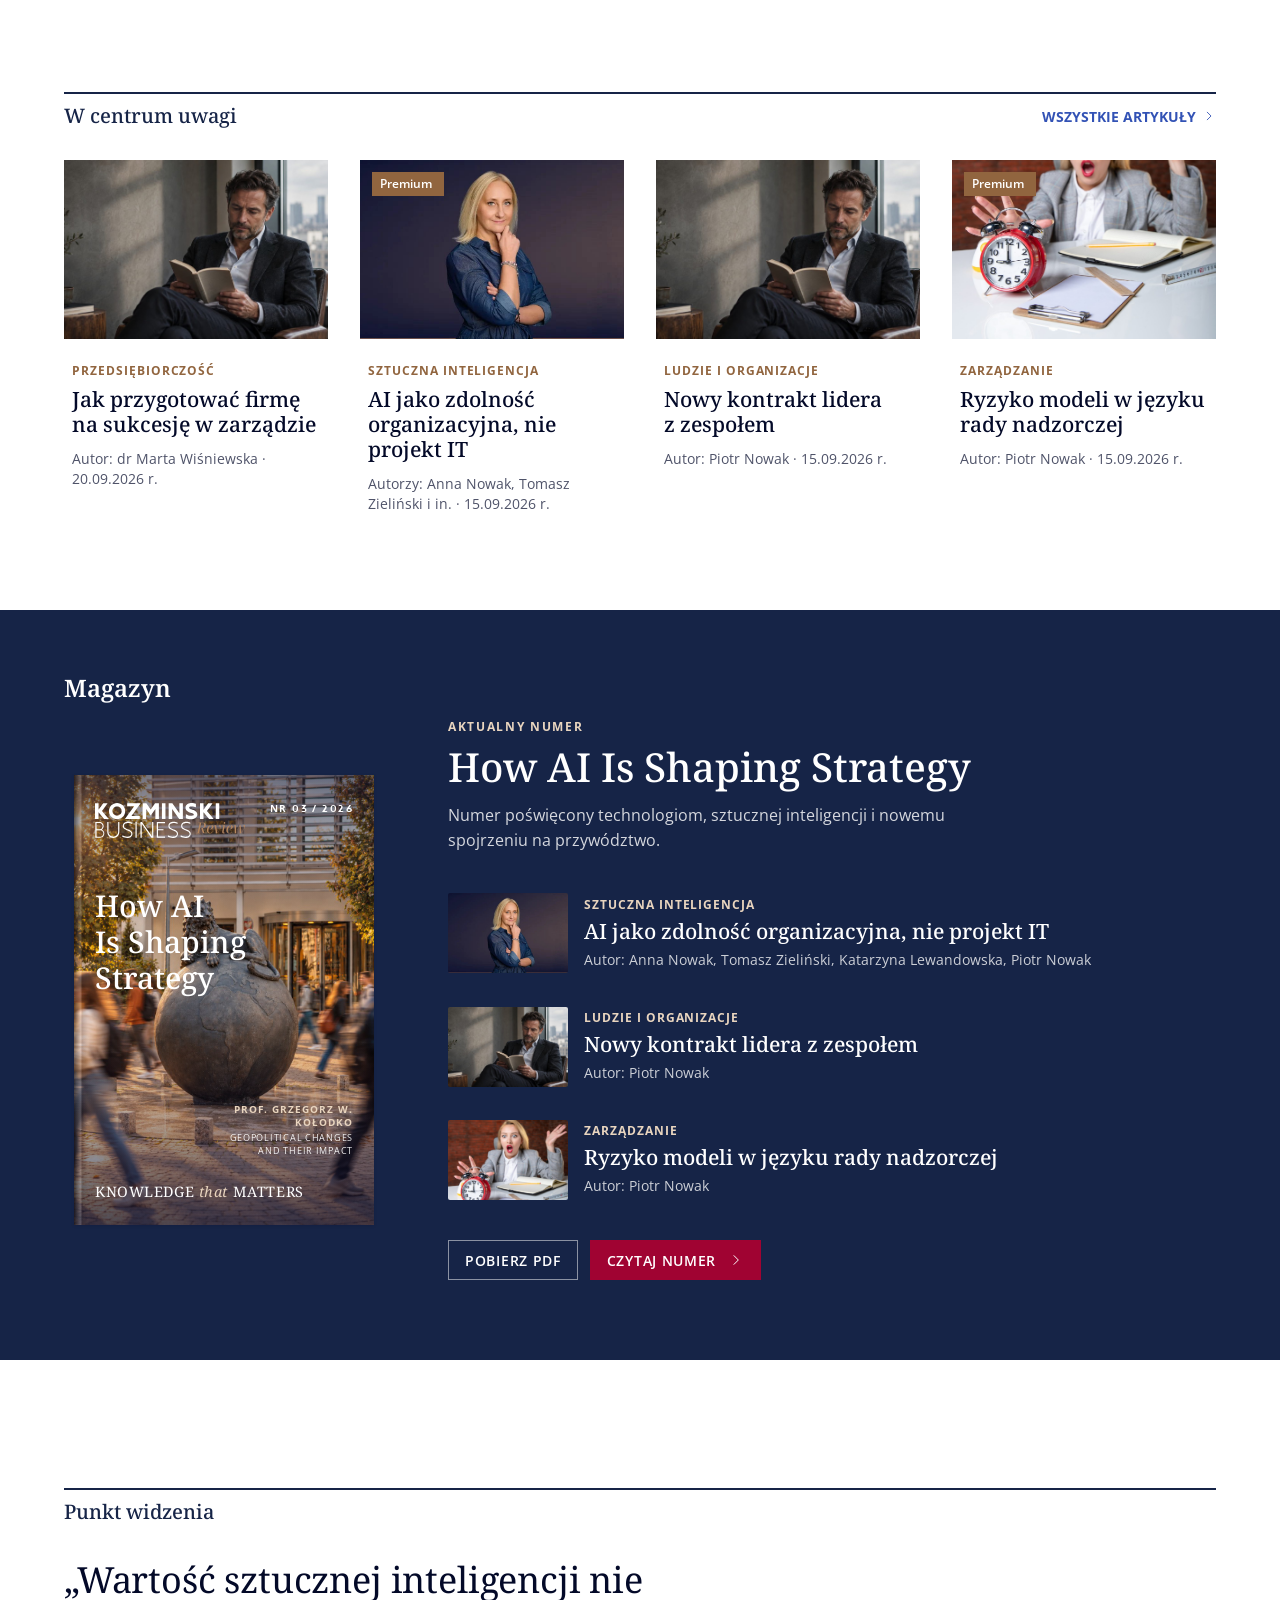
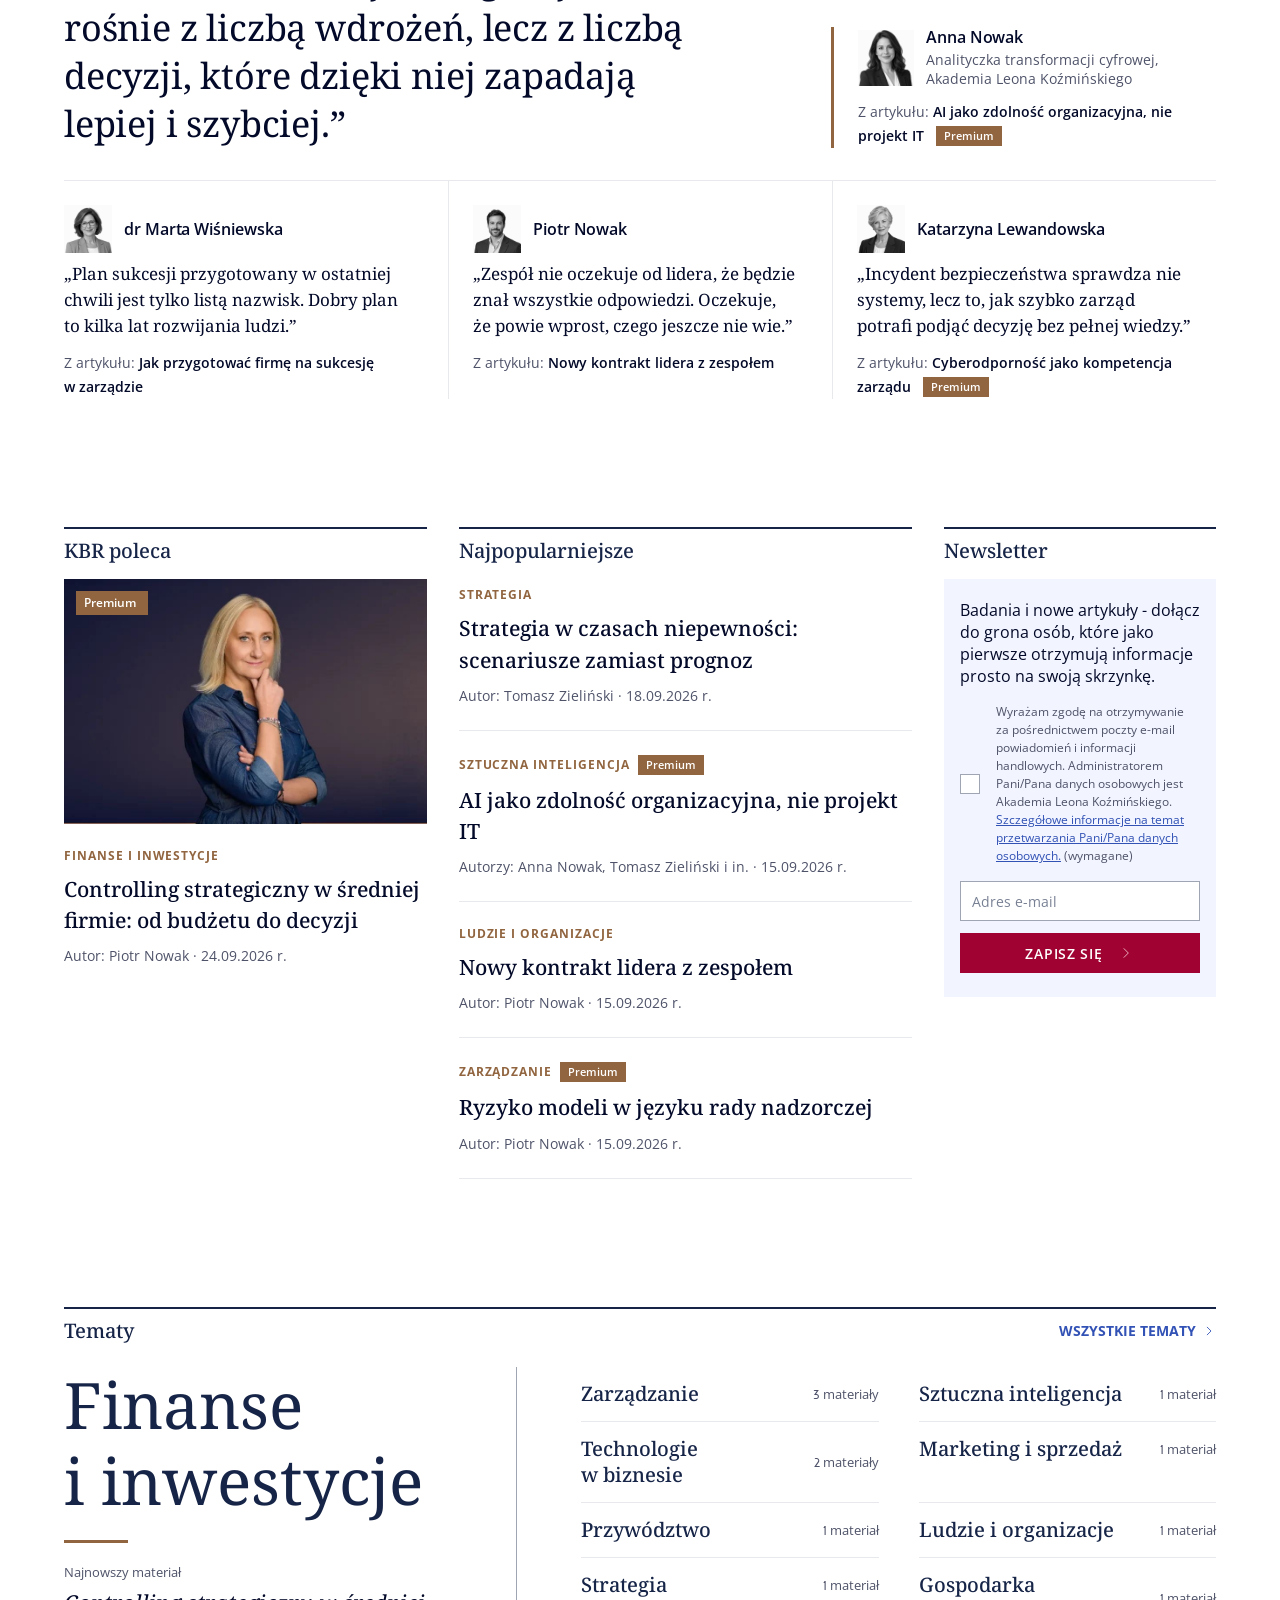
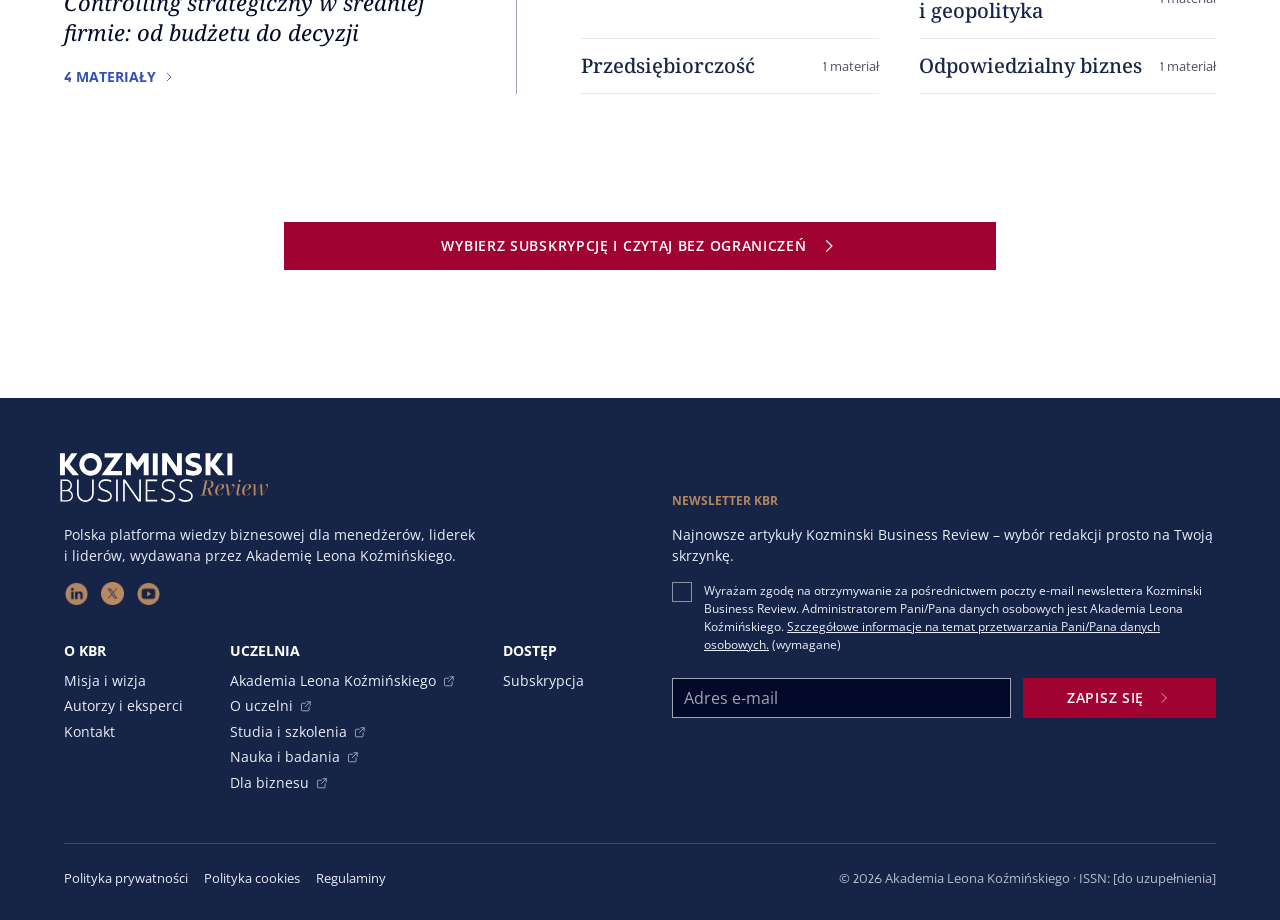
==== commit ca0bb482: "Add files via upload" ====
--- a/index.html
+++ b/index.html
@@ -1,7 +1,7 @@
 <!DOCTYPE html>
 <html lang="pl">
 <head>
-<meta name="kbr-build" content="20261106-109">
+<meta name="kbr-build" content="20261108-134">
 <meta charset="utf-8">
 <meta name="viewport" content="width=device-width, initial-scale=1">
 <title>Kozminski Business Review</title>
@@ -9,13 +9,13 @@
 <link rel="preconnect" href="https://fonts.googleapis.com">
 <link rel="preconnect" href="https://fonts.gstatic.com" crossorigin>
 <link rel="stylesheet" href="https://fonts.googleapis.com/css2?family=Noto+Serif:ital,wght@0,100..900;1,100..900&amp;display=swap">
-<link rel="stylesheet" href="assets/css/fonts.css?v=20261106-109">
-<link rel="stylesheet" href="assets/css/tokens.css?v=20261106-109">
-<link rel="stylesheet" href="assets/css/base.css?v=20261106-109">
-<link rel="stylesheet" href="assets/css/layout.css?v=20261106-109">
-<link rel="stylesheet" href="assets/css/components.css?v=20261106-109">
-<link rel="stylesheet" href="assets/css/pages.css?v=20261106-109">
-<link rel="stylesheet" href="assets/css/home-v2.css?v=20261106-109">
+<link rel="stylesheet" href="assets/css/fonts.css?v=20261108-134">
+<link rel="stylesheet" href="assets/css/tokens.css?v=20261108-134">
+<link rel="stylesheet" href="assets/css/base.css?v=20261108-134">
+<link rel="stylesheet" href="assets/css/layout.css?v=20261108-134">
+<link rel="stylesheet" href="assets/css/components.css?v=20261108-134">
+<link rel="stylesheet" href="assets/css/pages.css?v=20261108-134">
+<link rel="stylesheet" href="assets/css/home-v2.css?v=20261108-134">
 <script>if (/[?&]v2\b/.test(location.search)) document.documentElement.classList.add('kbr-v2');</script>
 </head>
 <body>
@@ -25,26 +25,26 @@
 <div id="site-footer"></div>
 <div id="toast-region" class="toast-region" role="status" aria-live="polite"></div>
 
-<script src="assets/js/config.js?v=20261106-109"></script>
-<script src="assets/js/data/taxonomy.js?v=20261106-109"></script>
-<script src="assets/js/data/materials.js?v=20261106-109"></script>
-<script src="assets/js/services/storage.js?v=20261106-109"></script>
-<script src="assets/js/services/content.js?v=20261106-109"></script>
-<script src="assets/js/services/account.js?v=20261106-109"></script>
-<script src="assets/js/ui/icons.js?v=20261106-109"></script>
-<script src="assets/js/ui/core.js?v=20261106-109"></script>
-<script src="assets/js/ui/forms.js?v=20261106-109"></script>
-<script src="assets/js/ui/components.js?v=20261106-109"></script>
-<script src="assets/js/ui/flipbook.js?v=20261106-109"></script>
-<script src="assets/js/pages/home.js?v=20261106-109"></script>
-<script src="assets/js/pages/article.js?v=20261106-109"></script>
-<script src="assets/js/pages/lists.js?v=20261106-109"></script>
-<script src="assets/js/pages/auth.js?v=20261106-109"></script>
-<script src="assets/js/pages/account.js?v=20261106-109"></script>
-<script src="assets/js/pages/purchase.js?v=20261106-109"></script>
-<script src="assets/js/pages/misc.js?v=20261106-109"></script>
-<script src="assets/js/demo/demo-panel.js?v=20261106-109"></script>
-<script src="assets/js/app.js?v=20261106-109"></script>
+<script src="assets/js/config.js?v=20261108-134"></script>
+<script src="assets/js/data/taxonomy.js?v=20261108-134"></script>
+<script src="assets/js/data/materials.js?v=20261108-134"></script>
+<script src="assets/js/services/storage.js?v=20261108-134"></script>
+<script src="assets/js/services/content.js?v=20261108-134"></script>
+<script src="assets/js/services/account.js?v=20261108-134"></script>
+<script src="assets/js/ui/icons.js?v=20261108-134"></script>
+<script src="assets/js/ui/core.js?v=20261108-134"></script>
+<script src="assets/js/ui/forms.js?v=20261108-134"></script>
+<script src="assets/js/ui/components.js?v=20261108-134"></script>
+<script src="assets/js/ui/flipbook.js?v=20261108-134"></script>
+<script src="assets/js/pages/home.js?v=20261108-134"></script>
+<script src="assets/js/pages/article.js?v=20261108-134"></script>
+<script src="assets/js/pages/lists.js?v=20261108-134"></script>
+<script src="assets/js/pages/auth.js?v=20261108-134"></script>
+<script src="assets/js/pages/account.js?v=20261108-134"></script>
+<script src="assets/js/pages/purchase.js?v=20261108-134"></script>
+<script src="assets/js/pages/misc.js?v=20261108-134"></script>
+<script src="assets/js/demo/demo-panel.js?v=20261108-134"></script>
+<script src="assets/js/app.js?v=20261108-134"></script>
 <script>KBR.app.init();</script>
 </body>
 </html>
--- a/assets/css/base.css
+++ b/assets/css/base.css
@@ -71,7 +71,7 @@
   text-transform: uppercase; letter-spacing: 0.035em; color: var(--c-text);
 }
 .t-serif { font-family: var(--f-serif); color: var(--c-title); font-weight: 500; }
-.t-title-xl { font-family: var(--f-serif); font-weight: 500; font-size: 56px; line-height: 67px; color: var(--c-title); letter-spacing: -0.005em; }
+.t-title-xl { font-family: var(--f-serif); font-weight: 500; font-size: 48px; line-height: 67px; color: var(--c-title); letter-spacing: -0.005em; }
 .t-title-card { font-family: var(--f-serif); font-weight: 500; font-size: 21px; line-height: 25px; color: var(--c-title); }
 .t-title-card--loose { line-height: 27px; }
 .t-lead { font-size: var(--fs-18); line-height: 27px; color: var(--c-text); }
--- a/assets/css/pages.css
+++ b/assets/css/pages.css
@@ -1910,3 +1910,125 @@
 @media (max-width: 1023px) {
   html .masthead__actions .icon-btn { width: 24px; min-width: 24px; justify-content: center; }
 }
+
+/* Interlinia tytułów: 1.2 w całym serwisie */
+html :is(h1, h2, h3, .t-title-xl, .t-title-card, .t-title-card--loose, .card__title, .mag-toc__title, .topics-ix__name, .topic-tile__name, .fb-cta__title, .mag-cover__headline, .byline-person__name) { line-height: 1.2 !important; letter-spacing: 0 !important; }
+
+/* ==========================================================================
+   Pola formularzy – wzór Tailwind CSS (Forms), w kolorach i fontach KBR
+   Ramka jako outline (nie zmienia wymiarów), focus 2 px do wewnątrz, bez cieni
+   ========================================================================== */
+html :is(.input, .search input, .filter-select, textarea, select) {
+  border: 0 !important; border-radius: 0; box-shadow: none !important;
+  background-color: #fff; color: var(--c-ink);
+  outline: 1px solid var(--c-border-strong); outline-offset: -1px;
+  transition: outline-color .15s ease;
+}
+html .input { height: 44px; padding: 0 12px; font-size: 16px; line-height: 24px; }
+html textarea.input { height: auto; min-height: 120px; padding: 10px 12px; resize: vertical; }
+html select.input { padding-right: 40px; cursor: pointer; }
+html :is(.input, .search input, textarea)::placeholder { color: var(--c-placeholder); opacity: 1; }
+html :is(.input, .search input, .filter-select, textarea, select):focus,
+html :is(.input, .search input, .filter-select, textarea, select):focus-visible { outline: 2px solid var(--c-blue); outline-offset: -2px; }
+html .input[aria-invalid="true"] { outline-color: var(--c-error); color: var(--c-error); }
+html .input[aria-invalid="true"]:focus { outline: 2px solid var(--c-error); outline-offset: -2px; }
+html .input[aria-invalid="true"]::placeholder { color: var(--c-error); opacity: .55; }
+html :is(.input, textarea, select):is([readonly], :disabled) { background-color: #f7f8fb; color: var(--c-text); outline-color: var(--c-border); }
+html :is(.input, textarea, select):disabled { cursor: not-allowed; color: var(--c-muted); }
+/* Etykieta, podpowiedź, błąd */
+html .field { gap: 8px; }
+html .field label, html .field .label { font-size: 14px; line-height: 20px; font-weight: 500; color: var(--c-ink); }
+html .field .hint { font-size: 14px; line-height: 20px; color: var(--c-muted); }
+html .field-error { font-size: 14px; line-height: 20px; font-weight: 400; }
+/* Pole na ciemnym tle (stopka) */
+html .input--dark { background-color: var(--c-ink); color: #fff; outline-color: rgba(255,255,255,.28); }
+html .input--dark::placeholder { color: #a0a5b3; }
+html .input--dark:focus, html .input--dark:focus-visible { outline: 2px solid #8ea2e6; outline-offset: -2px; }
+/* Pole wyboru (checkbox) – 20 px, cel dotyku zapewnia etykieta */
+html .check { grid-template-columns: 20px 1fr; align-items: start; }
+html .check input { width: 20px; height: 20px; margin: 0; border: 1px solid var(--c-border-strong); border-radius: 0; background: #fff; transition: background-color .15s ease, border-color .15s ease; }
+html .check input::after { width: 10px; height: 6px; transform: rotate(-45deg) translate(1px, -1px); }
+html .check input:checked { background: var(--c-blue); border-color: var(--c-blue); }
+html .check input:focus-visible { outline: 2px solid var(--c-blue); outline-offset: 2px; }
+html .check input[aria-invalid="true"] { border-color: var(--c-error); box-shadow: none; outline: 1px solid var(--c-error); outline-offset: -1px; }
+html .footer-news .check input { background: transparent; border-color: rgba(255,255,255,.5); }
+html .footer-news .check input:checked { background: var(--c-blue); border-color: var(--c-blue); }
+html .footer-news .check input:focus-visible { outline-color: #fff; }
+/* Pole jednokrotnego wyboru (radio) */
+html .radio-card input[type="radio"] { appearance: none; flex: none; width: 18px; height: 18px; margin: 2px 0 0; border: 1px solid var(--c-border-strong); border-radius: 50%; background: #fff; display: grid; place-content: center; cursor: pointer; }
+html .radio-card input[type="radio"]:checked { border-color: var(--c-blue); background: var(--c-blue); box-shadow: inset 0 0 0 4px #fff; }
+html .radio-card input[type="radio"]:focus-visible { outline: 2px solid var(--c-blue); outline-offset: 2px; }
+
+/* Profil bez inicjałów: w nagłówku ikona, w koncie tylko imię i e-mail */
+html .account-nav .who { grid-template-columns: 1fr; }
+html .hdr-link--user { gap: 8px; }
+
+/* Konto: menu boczne bez złotej linii po lewej */
+html .account-nav a, html .account-nav a[aria-current="page"], html .account-nav a:hover { border-left-color: transparent; }
+
+/* Menu tematów: 7 pozycji (Marketing i Finanse w „Więcej”), większe odstępy */
+html .mainnav__list { justify-content: flex-start; gap: 0 28px; flex-wrap: nowrap; }
+html .mainnav__list > li:last-child { margin-left: auto; }
+@media (max-width: 1279px) { html .mainnav__list { gap: 0 20px; } }
+html .mainnav__link svg { flex: none; }
+html .mainnav__list > li { flex: none; }
+
+/* Menu po przewinięciu: więcej miejsca wokół „Subskrybuj” (min. 14 px nad i pod przyciskiem) */
+html .site-header.is-compact .masthead { height: 72px; }
+html .site-header.is-compact .masthead .logo__img { height: 40px; }
+@media (max-width: 1023px) { html .site-header.is-compact .masthead { height: 64px; } html .site-header.is-compact .masthead .logo__img { height: 34px; } }
+
+/* Subskrypcja: znaczniki w tabeli porównania wyśrodkowane w kolumnach */
+html .compare-table thead th:not(:first-child), html .compare-table td { text-align: center; vertical-align: middle; }
+html .compare-table td > svg { display: block; margin: 0 auto; }
+
+/* Subskrypcja: kotwica do tabeli porównania – w tekście pod tytułem */
+html .plans-compare-link { display: inline-flex; align-items: center; gap: 4px; margin-left: 4px; font-weight: 600; color: var(--c-blue); white-space: nowrap; }
+html .plans-compare-link svg { transition: transform .2s ease; }
+html .plans-compare-link:hover { color: var(--c-hover); }
+html .plans-compare-link:hover svg { transform: translateY(2px); }
+html #h-compare:focus { outline: none; }
+@media (prefers-reduced-motion: reduce) { html .plans-compare-link svg { transition: none; } }
+
+/* Zamówienie: notka pod ceną brutto bez złotej linii, większy odstęp od sumy */
+html .summary__note { border-left: 0; margin-top: 24px; font-weight: 400; }
+html .summary__note span { font-weight: 400; }
+
+/* Zamówienie: „Wróć do pakietów” wyrównane do lewej krawędzi formularza */
+html .step-actions > .btn--ghost:first-child { padding-left: 0; padding-right: 0; }
+
+/* Strona autora: pełna notka biograficzna (pierwszy akapit + rozwinięcie) */
+html .author-bio { max-width: 760px; }
+html .author-bio p { margin-top: 12px; font-size: 16px; line-height: 26px; }
+html .author-bio.is-collapsed > p:nth-child(n+2) { display: none; }
+html .author-bio__toggle { display: inline-flex; align-items: center; gap: 4px; min-height: 44px; margin-top: 4px; padding: 0; border: 0; background: none; font-weight: 600; font-size: 15px; color: var(--c-blue); cursor: pointer; }
+html .author-bio__toggle:hover { color: var(--c-hover); }
+html .author-bio__toggle svg { transition: transform .2s ease; }
+html .author-bio__toggle[aria-expanded="true"] svg { transform: rotate(180deg); }
+@media (prefers-reduced-motion: reduce) { html .author-bio__toggle svg { transition: none; } }
+
+/* Daty w publikacjach: Open Sans (cyfry bez KozminskiU). KozminskiU tylko w datach dekoracyjnych (np. .masthead__day w menu) */
+html .t-date, html .card__date, html .t-meta, html .t-meta time, html .article-meta, html .article-meta time,
+html .lib-item .when, html .mag-toc__author, html .op__from, html .mag-teaser__issue, html .lead-story__meta,
+html .toc-item .t-meta, html .hit time, html .card time, html article time {
+  font-family: var(--f-sans-plain);
+}
+
+/* Kontakt: dwa kontakty (ogólny, dla autorów), bez złotych pasków */
+html .contact-box { border-top: 0; padding-top: 0; }
+
+/* Punktory w całym serwisie: zwykłe czarne kropki */
+html .contact-box__list li::before { width: 6px; height: 6px; top: 9px; left: 6px; border-radius: 50%; background: var(--c-ink); }
+html .prose ul li::marker { color: var(--c-ink); }
+
+/* Misja i wizja: bez złotego paska; redakcja – na razie tylko redaktor naczelny */
+html .about-mv { border-top: 0; padding-top: 0; }
+.team-card__link { display: inline-flex; align-items: center; gap: 8px; margin-top: 8px; font-size: 14px; line-height: 20px; font-weight: 600; color: var(--c-blue); }
+.team-card__link:hover { color: var(--c-hover); text-decoration: underline; text-underline-offset: 3px; }
+html .team-card--solo { border-top: 0; padding-top: 0; }
+html img.team-card__photo { object-fit: cover; display: block; }
+
+/* Wyszukiwarka: przycisk „Szukaj” oddzielony od pola, czerwony jak inne przyciski */
+html .search input { width: calc(100% - 96px); padding-right: 12px; }
+html .search__submit, html .search:focus-within .search__submit { width: 88px; background: var(--c-crimson); color: #fff; }
+html .search__submit:hover, html .search:focus-within .search__submit:hover { background: var(--c-crimson-dark); }
